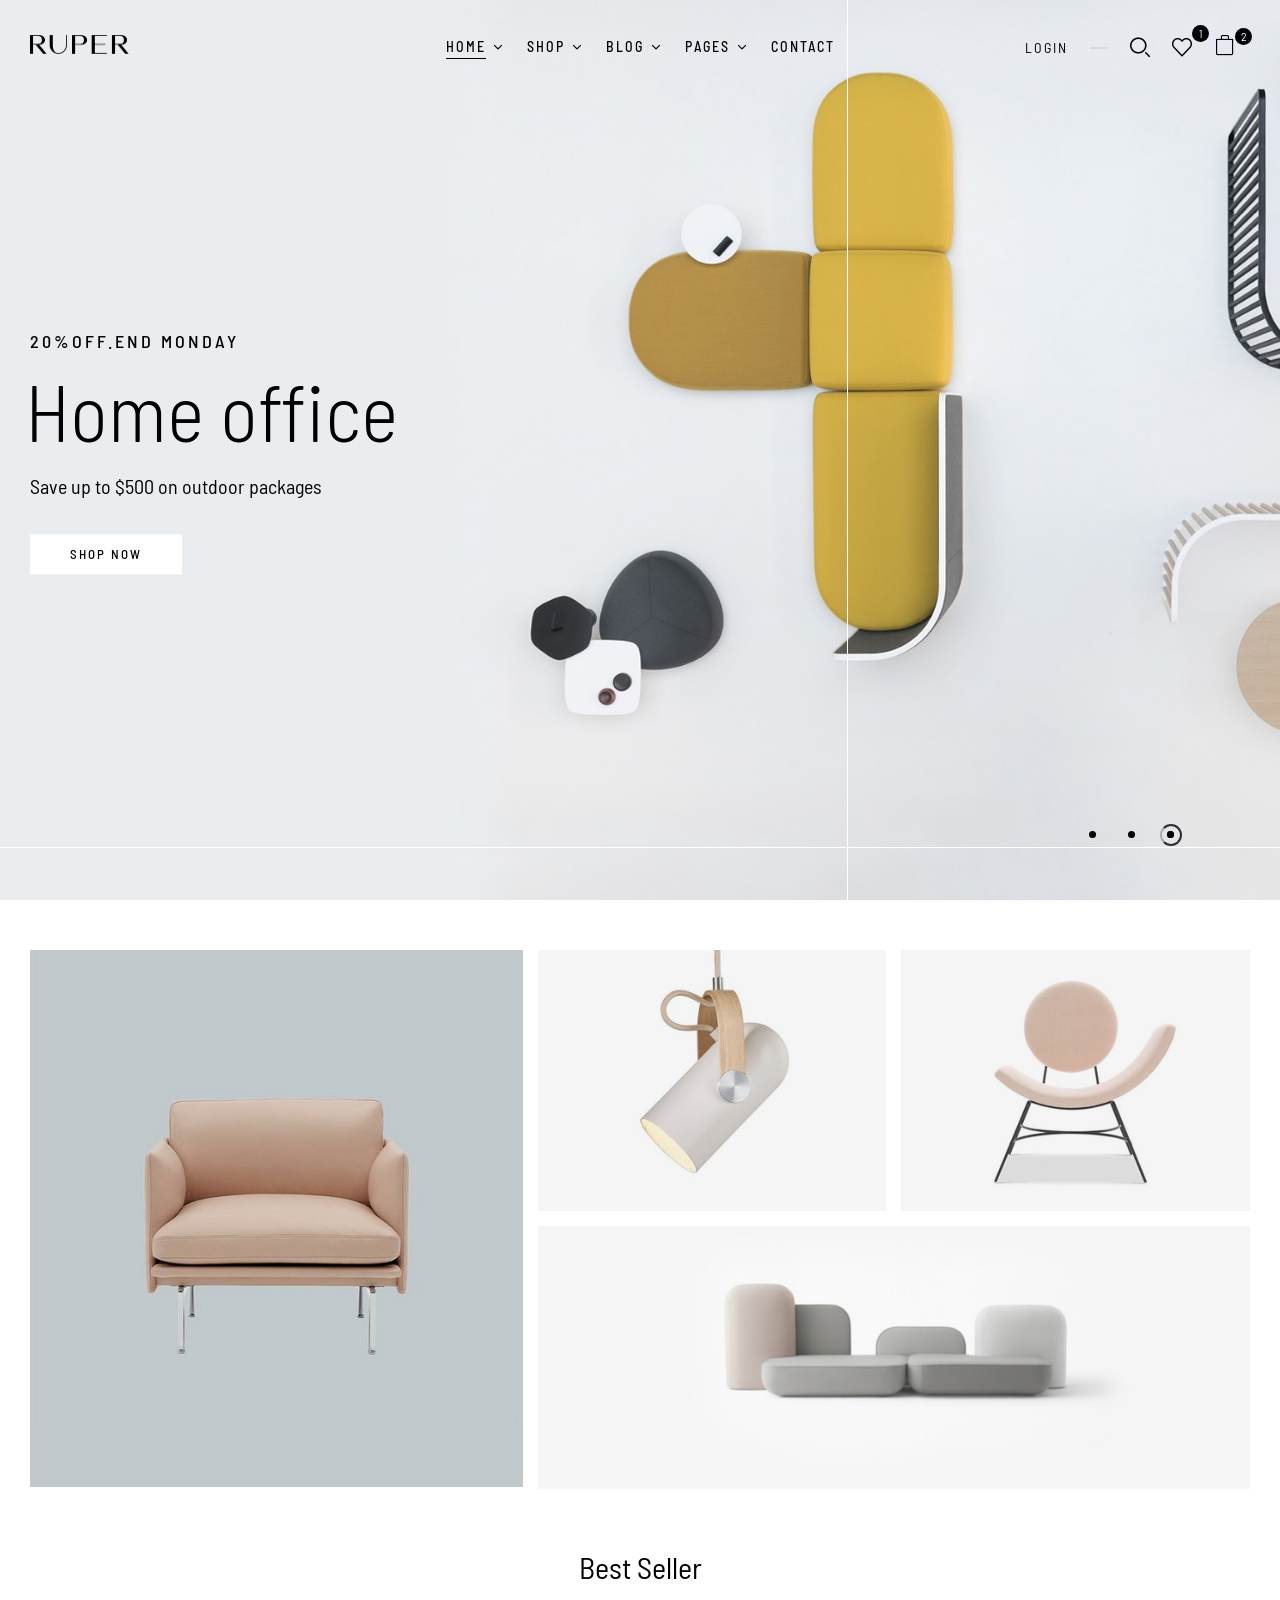
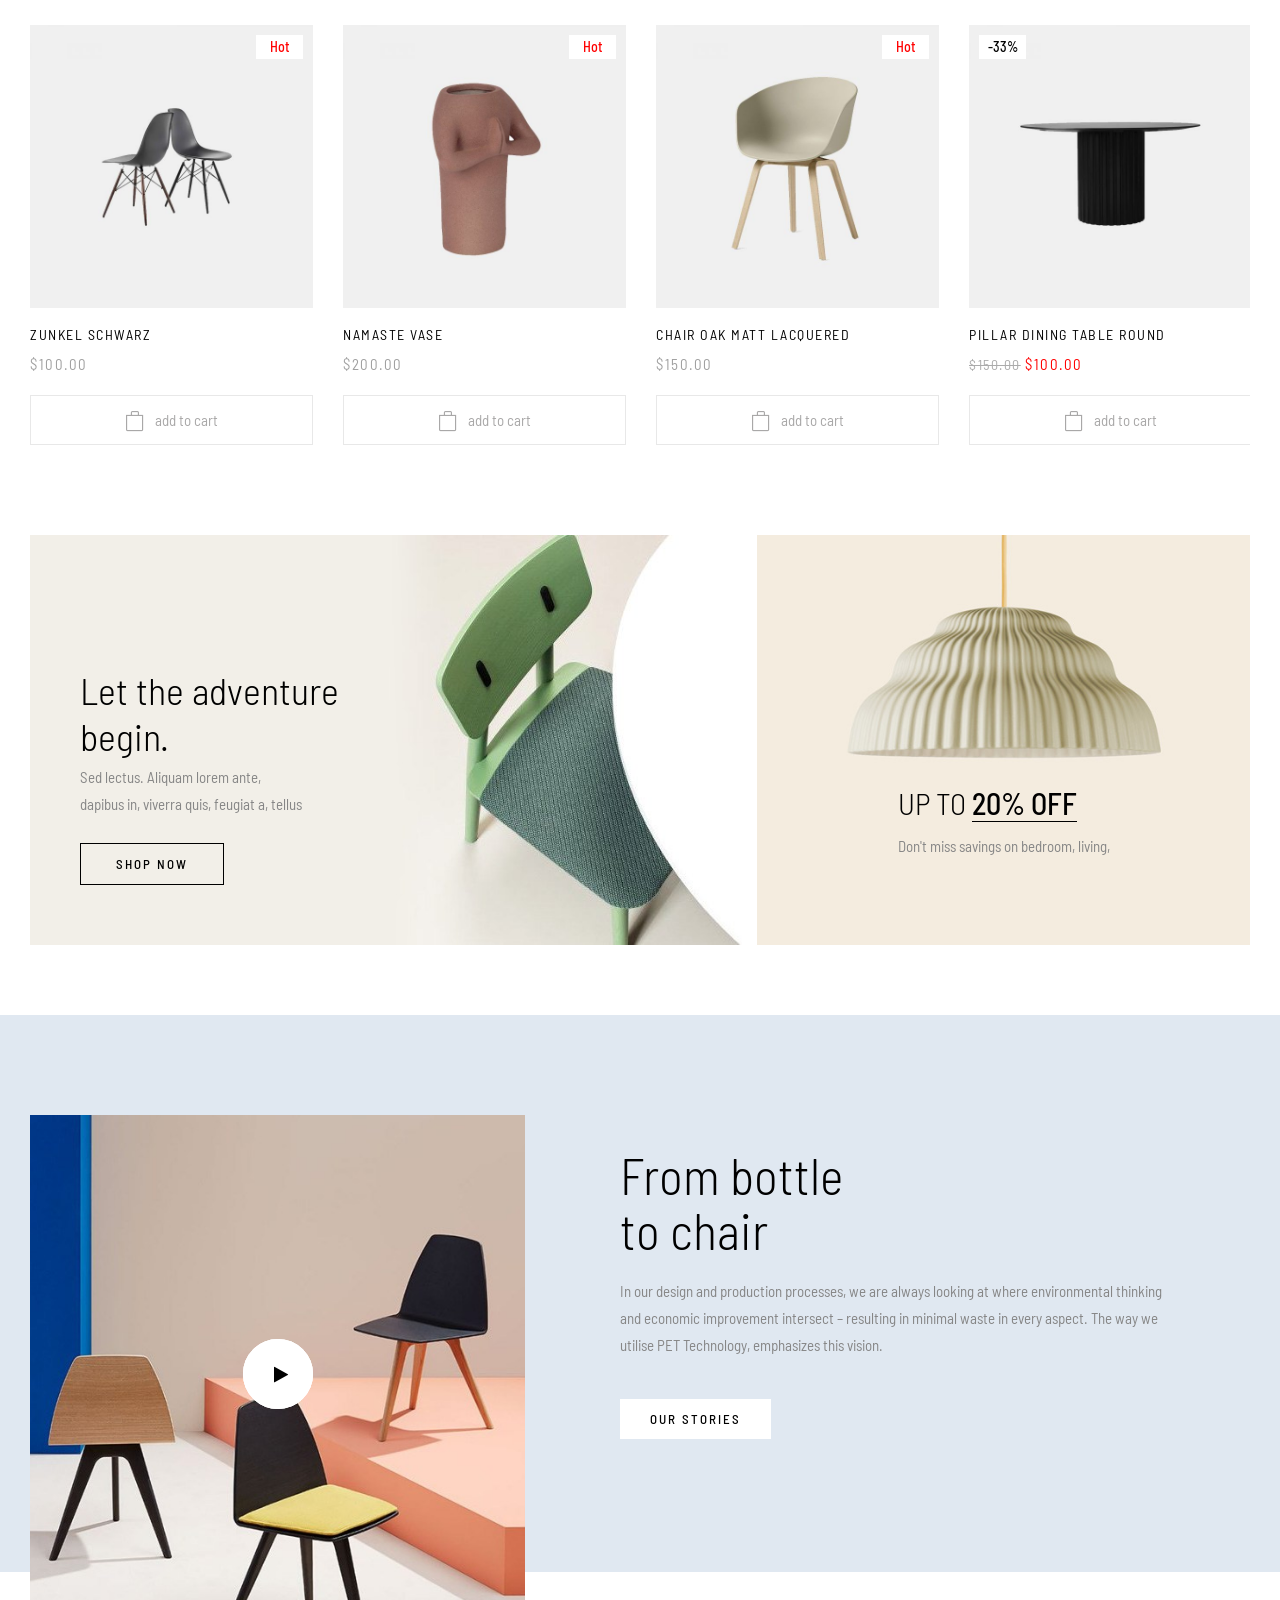
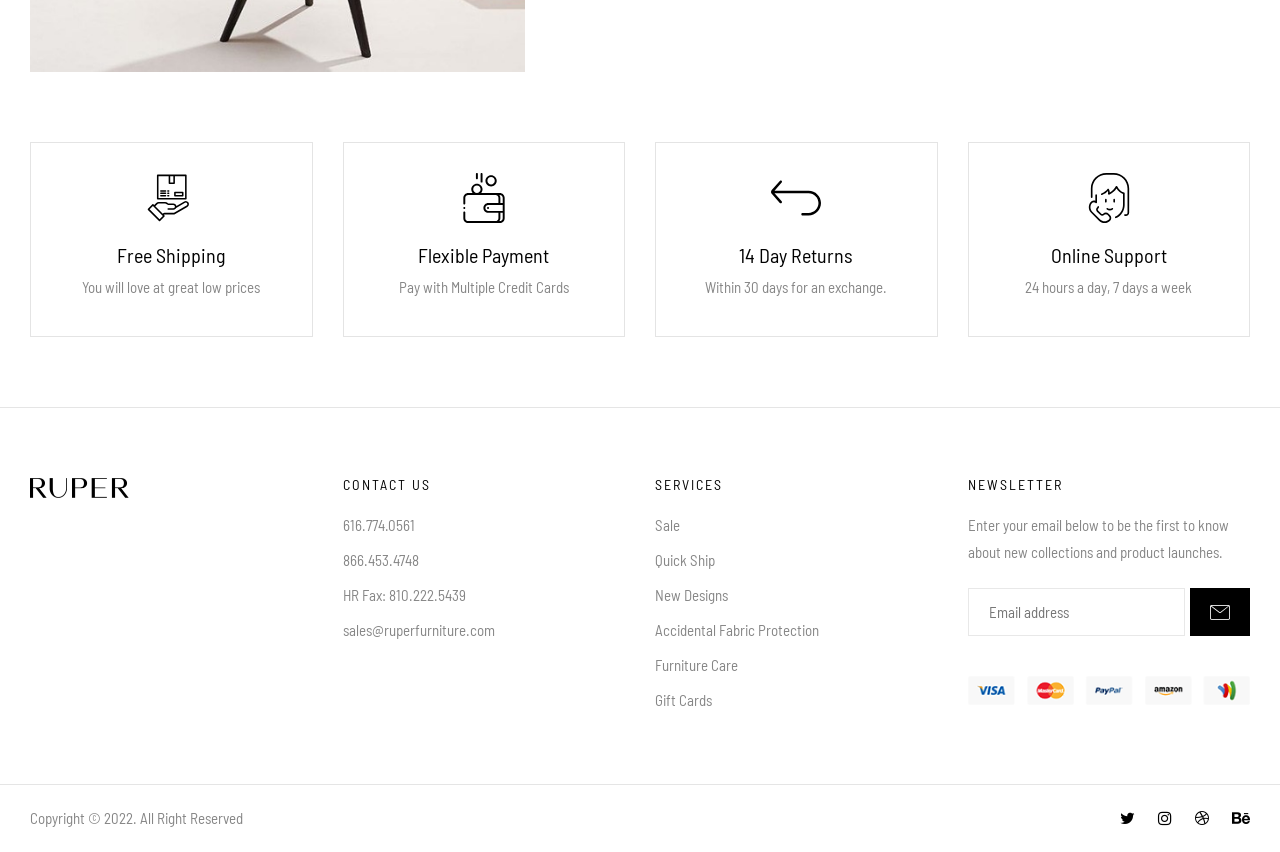
==== index.html @ 9acb7380 "sec commit" ====
<!DOCTYPE html>
<html lang="en">
	<head>
		<!-- Meta Data -->
		<meta charset="UTF-8">
		<meta http-equiv="X-UA-Compatible" content="IE=edge">
		<meta name="viewport" content="width=device-width, initial-scale=1">
		<title>Home Categories | Ruper</title>
		
		<!-- Favicon -->
		<link rel="shortcut icon" type="image/x-icon" href="media/favicon.png">
		
		<!-- Dependency Styles -->
		<link rel="stylesheet" href="libs/bootstrap/css/bootstrap.min.css" type="text/css">
		<link rel="stylesheet" href="libs/feather-font/css/iconfont.css" type="text/css">
		<link rel="stylesheet" href="libs/icomoon-font/css/icomoon.css" type="text/css">
		<link rel="stylesheet" href="libs/font-awesome/css/font-awesome.css" type="text/css">
		<link rel="stylesheet" href="libs/wpbingofont/css/wpbingofont.css" type="text/css">
		<link rel="stylesheet" href="libs/elegant-icons/css/elegant.css" type="text/css">
		<link rel="stylesheet" href="libs/slick/css/slick.css" type="text/css">
		<link rel="stylesheet" href="libs/slick/css/slick-theme.css" type="text/css">
		<link rel="stylesheet" href="libs/mmenu/css/mmenu.min.css" type="text/css">

		<!-- Site Stylesheet -->
		<link rel="stylesheet" href="assets/css/app.css" type="text/css">
		<link rel="stylesheet" href="assets/css/responsive.css" type="text/css">
		
		<!-- Google Web Fonts -->
		<link href="https://fonts.googleapis.com/css2?family=Barlow+Semi+Condensed:wght@100;200;300;400;500;600;700&display=swap" rel="stylesheet">
		<link href="https://fonts.googleapis.com/css?family=EB+Garamond:100,100italic,200,200italic,300,300italic,400,400italic,500,500italic,600,600italic,700,700italic,800,800italic,900,900italic&display=swap" rel="stylesheet">
	</head>
	
	<body class="home">
		<div id="page" class="hfeed page-wrapper">
			<header id="site-header" class="site-header header-v1">
				<div class="header-mobile">
					<div class="section-padding">
						<div class="section-container">
							<div class="row">
								<div class="col-xl-4 col-lg-4 col-md-4 col-sm-3 col-3 header-left">
									<div class="navbar-header">
										<button type="button" id="show-megamenu" class="navbar-toggle"></button>
									</div>
								</div>
								<div class="col-xl-4 col-lg-4 col-md-4 col-sm-6 col-6 header-center">
									<div class="site-logo">
										<a href="index.html">
											<img width="400" height="79" src="media/logo.png" alt="Ruper – Furniture HTML Theme" />
										</a>
									</div>
								</div>
								<div class="col-xl-4 col-lg-4 col-md-4 col-sm-3 col-3 header-right">
									<div class="ruper-topcart dropdown">
										<div class="dropdown mini-cart top-cart">
											<div class="remove-cart-shadow"></div>
											<a class="dropdown-toggle cart-icon" href="index.html#" role="button" data-toggle="dropdown" aria-haspopup="true" aria-expanded="false">
												<div class="icons-cart"><i class="icon-large-paper-bag"></i><span class="cart-count">2</span></div>
											</a>
											<div class="dropdown-menu cart-popup">
												<div class="cart-empty-wrap">
													<ul class="cart-list">
														<li class="empty">
															<span>No products in the cart.</span>
															<a class="go-shop" href="shop-grid-left.html">GO TO SHOP<i aria-hidden="true" class="arrow_right"></i></a>
														</li>
													</ul>
												</div>
												<div class="cart-list-wrap">
													<ul class="cart-list ">
														<li class="mini-cart-item">
															<a href="index.html#" class="remove" title="Remove this item"><i class="icon_close"></i></a>
															<a href="shop-details.html" class="product-image"><img width="600" height="600" src="media/product/3.jpg" alt=""></a>
															<a href="shop-details.html" class="product-name">Chair Oak Matt Lacquered</a>		
															<div class="quantity">Qty: 1</div>
															<div class="price">$150.00</div>
														</li>
														<li class="mini-cart-item">
															<a href="index.html#" class="remove" title="Remove this item"><i class="icon_close"></i></a>													
															<a href="shop-details.html" class="product-image"><img width="600" height="600" src="media/product/1.jpg" alt=""></a>
															<a href="shop-details.html" class="product-name">Zunkel Schwarz</a>
															<div class="quantity">Qty: 1</div>
															<div class="price">$100.00</div>						
														</li>
													</ul>
													<div class="total-cart">
														<div class="title-total">Total: </div>
														<div class="total-price"><span>$100.00</span></div>
													</div>
													<div class="free-ship">
														<div class="title-ship">Buy <strong>$400</strong> more to enjoy <strong>FREE Shipping</strong></div>
														<div class="total-percent"><div class="percent" style="width:20%"></div></div>
													</div>
													<div class="buttons">
														<a href="shop-cart.html" class="button btn view-cart btn-primary">View cart</a>
														<a href="shop-checkout.html" class="button btn checkout btn-default">Check out</a>
													</div>
												</div>
											</div>
										</div>
									</div>
								</div>
							</div>
						</div>
					</div>

					<div class="header-mobile-fixed">
						<!-- Shop -->
						<div class="shop-page">
							<a href="shop-grid-left.html"><i class="wpb-icon-shop"></i></a>
						</div>

						<!-- Login -->
						<div class="my-account">
							<div class="login-header">
								<a href="page-my-account.html"><i class="wpb-icon-user"></i></a>
							</div>
						</div>

						<!-- Search -->
						<div class="search-box">
							<div class="search-toggle"><i class="wpb-icon-magnifying-glass"></i></div>
						</div>

						<!-- Wishlist -->
						<div class="wishlist-box">
							<a href="shop-wishlist.html"><i class="wpb-icon-heart"></i></a>
						</div>
					</div>
				</div>

				<div class="header-desktop">
					<div class="header-wrapper">
						<div class="section-padding">
							<div class="section-container p-l-r">
								<div class="row">
									<div class="col-xl-3 col-lg-2 col-md-12 col-sm-12 col-12 header-left">
										<div class="site-logo">
											<a href="index.html">
												<img width="400" height="79" src="media/logo.png" alt="Ruper – Furniture HTML Theme" />
											</a>
										</div>
									</div>

									<div class="col-xl-6 col-lg-6 col-md-12 col-sm-12 col-12 text-center header-center">
										<div class="site-navigation">
											<nav id="main-navigation">
												<ul id="menu-main-menu" class="menu">
													<li class="level-0 menu-item menu-item-has-children mega-menu current-menu-item">
														<a href="index.html"><span class="menu-item-text">Home</span></a>
														<div class="sub-menu">
															<div class="row">
																<div class="col-md-6">
																	<div class="menu-section">
																		<h2 class="sub-menu-title">Furniture 1</h2>
																		<ul class="menu-list">
																			<li>
																				<a href="index.html"><span class="menu-item-text">Home Categories</span></a>
																			</li>
																			<li>
																				<a href="index2.html"><span class="menu-item-text">Home Clean</span></a>
																			</li>
																			<li>
																				<a href="index3.html"><span class="menu-item-text">Home Collection</span></a>
																			</li>
																			<li>
																				<a href="index4.html"><span class="menu-item-text">Home Grid</span></a>
																			</li>
																			<li>
																				<a href="index5.html"><span class="menu-item-text">Home Minimal</span></a>
																			</li>
																			<li>
																				<a href="index6.html"><span class="menu-item-text">Home Modern</span></a>
																			</li>
																			<li>
																				<a href="index7.html"><span class="menu-item-text">Home Stylish</span></a>
																			</li>
																			<li>
																				<a href="index8.html"><span class="menu-item-text">Home Unique</span></a>
																			</li>
																		</ul>
																	</div>
																</div>
																<div class="col-md-6">
																	<div class="menu-section">
																		<h2 class="sub-menu-title">Furniture 2</h2>
																		<ul class="menu-list">
																			<li>
																				<a href="index9.html"><span class="menu-item-text">Home Split</span></a>
																			</li>
																			<li>
																				<a href="index10.html"><span class="menu-item-text">Home Gothic</span></a>
																			</li>
																			<li>
																				<a href="index11.html"><span class="menu-item-text">Home Luxury</span></a>
																			</li>
																			<li>
																				<a href="index12.html"><span class="menu-item-text">Home Scandinavian</span></a>
																			</li>
																			<li>
																				<a href="index13.html"><span class="menu-item-text">Home Mid-Century</span></a>
																			</li>
																			<li>
																				<a href="index14.html"><span class="menu-item-text">Home Retro</span></a>
																			</li>
																			<li>
																				<a href="index15.html"><span class="menu-item-text">Home Color Block</span></a>
																			</li>
																		</ul>
																	</div>
																</div>
															</div>
														</div>
													</li>
													<li class="level-0 menu-item menu-item-has-children">
														<a href="shop-grid-left.html"><span class="menu-item-text">Shop</span></a>
														<ul class="sub-menu">
															<li class="level-1 menu-item menu-item-has-children">
																<a href="shop-grid-left.html"><span class="menu-item-text">Shop - Products</span></a>
																<ul class="sub-menu">
																	<li>
																		<a href="shop-grid-left.html"><span class="menu-item-text">Shop Grid - Left Sidebar</span></a>
																	</li>
																	<li>
																		<a href="shop-list-left.html"><span class="menu-item-text">Shop List - Left Sidebar</span></a>
																	</li>
																	<li>
																		<a href="shop-grid-right.html"><span class="menu-item-text">Shop Grid - Right Sidebar</span></a>
																	</li>
																	<li>
																		<a href="shop-list-right.html"><span class="menu-item-text">Shop List - Right Sidebar</span></a>
																	</li>
																	<li>
																		<a href="shop-grid-fullwidth.html"><span class="menu-item-text">Shop Grid - No Sidebar</span></a>
																	</li>
																</ul>
															</li>
															<li>
																<a href="shop-details.html"><span class="menu-item-text">Shop Details</span></a>
															</li>
															<li>
																<a href="shop-cart.html"><span class="menu-item-text">Shop - Cart</span></a>
															</li>
															<li>
																<a href="shop-checkout.html"><span class="menu-item-text">Shop - Checkout</span></a>
															</li>
															<li>
																<a href="shop-wishlist.html"><span class="menu-item-text">Shop - Wishlist</span></a>
															</li>
														</ul>
													</li>
													<li class="level-0 menu-item menu-item-has-children mega-menu mega-menu-fullwidth align-center">
														<a href="blog-grid-left.html"><span class="menu-item-text">Blog</span></a>
														<div class="sub-menu">
															<div class="row">
																<div class="col-md-5">
																	<div class="menu-section">
																		<h2 class="sub-menu-title">Blog Category</h2>
																		<ul class="menu-list">
																			<li>
																				<a href="blog-grid-left.html"><span class="menu-item-text">Blog Grid - Left Sidebar</span></a>
																			</li>
																			<li>
																				<a href="blog-grid-right.html"><span class="menu-item-text">Blog Grid - Right Sidebar</span></a>
																			</li>
																			<li>
																				<a href="blog-list-left.html"><span class="menu-item-text">Blog List - Left Sidebar</span></a>
																			</li>
																			<li>
																				<a href="blog-list-right.html"><span class="menu-item-text">Blog List - Right Sidebar</span></a>
																			</li>
																			<li>
																				<a href="blog-grid-fullwidth.html"><span class="menu-item-text">Blog Grid - No Sidebar</span></a>
																			</li>
																		</ul>
																	</div>

																	<div class="menu-section">
																		<h2 class="sub-menu-title">Blog Details</h2>
																		<ul class="menu-list">
																			<li>
																				<a href="blog-details-left.html"><span class="menu-item-text">Blog Details - Left Sidebar</span></a>
																			</li>
																			<li>
																				<a href="blog-details-right.html"><span class="menu-item-text">Blog Details - Right Sidebar</span></a>
																			</li>
																			<li>
																				<a href="blog-details-fullwidth.html"><span class="menu-item-text">Blog Details - No Sidebar</span></a>
																			</li>
																		</ul>
																	</div>
																</div>
																<div class="col-md-7">
																	<div class="menu-section">
																		<h2 class="sub-menu-title">Recent Posts</h2>
																		<div class="block block-posts recent-posts p-t-5">
																			<ul class="posts-list">
																				<li class="post-item">
																					<a href="blog-details-right.html" class="post-image">
																						<img src="media/blog/1.jpg">
																					</a>
																					<div class="post-content">
																						<h2 class="post-title">
																							<a href="blog-details-right.html">
																								Easy Fixes For Home Decor
																							</a>
																						</h2>
																						<div class="post-time">
																							<span class="post-date">May 30, 2022</span>
																							<span class="post-comment">4 Comments</span>
																						</div>
																					</div>
																				</li>
																				<li class="post-item">
																					<a href="blog-details-right.html" class="post-image">
																						<img src="media/blog/2.jpg">
																					</a>
																					<div class="post-content">
																						<h2 class="post-title">
																							<a href="blog-details-right.html">
																								How To Make Your Home A Showplace
																							</a>
																						</h2>
																						<div class="post-time">
																							<span class="post-date">Aug 24, 2022</span>
																							<span class="post-comment">2 Comments</span>
																						</div>
																					</div>
																				</li>
																				<li class="post-item">
																					<a href="blog-details-right.html" class="post-image">
																						<img src="media/blog/3.jpg">
																					</a>
																					<div class="post-content">
																						<h2 class="post-title">
																							<a href="blog-details-right.html">
																								Stunning Furniture With Aesthetic Appeal
																							</a>
																						</h2>
																						<div class="post-time">
																							<span class="post-date">Dec 06, 2022</span>
																							<span class="post-comment">1 Comment</span>
																						</div>
																					</div>
																				</li>
																			</ul>
																		</div>
																	</div>
																</div>
															</div>
														</div>
													</li>
													<li class="level-0 menu-item menu-item-has-children">
														<a href="index.html#"><span class="menu-item-text">Pages</span></a>
														<ul class="sub-menu">
															<li>
																<a href="page-login.html"><span class="menu-item-text">Login / Register</span></a>
															</li>
															<li>
																<a href="page-forgot-password.html"><span class="menu-item-text">Forgot Password</span></a>
															</li>
															<li>
																<a href="page-my-account.html"><span class="menu-item-text">My Account</span></a>
															</li>
															<li>
																<a href="page-about.html"><span class="menu-item-text">About Us</span></a>
															</li>
															<li>
																<a href="page-contact.html"><span class="menu-item-text">Contact</span></a>
															</li>
															<li>
																<a href="page-faq.html"><span class="menu-item-text">FAQ</span></a>
															</li>
															<li>
																<a href="page-404.html"><span class="menu-item-text">Page 404</span></a>
															</li>
														</ul>
													</li>
													<li class="level-0 menu-item">
														<a href="page-contact.html"><span class="menu-item-text">Contact</span></a>
													</li>
												</ul>
											</nav>
										</div>
									</div>

									<div class="col-xl-3 col-lg-4 col-md-12 col-sm-12 col-12 header-right">
										<div class="header-page-link">
											<!-- Login -->
											<div class="login-header">
												<a class="active-login" href="index.html#">Login</a>
												<div class="form-login-register">
													<div class="box-form-login">
														<div class="active-login"></div>
														<div class="box-content">
															<div class="form-login active">
																<form id="login_ajax" method="post" class="login">
																	<h2>Sign in</h2>
																	<p class="status"></p>
																	<div class="content">
																		<div class="username">
																			<input type="text" required="required" class="input-text" name="username" id="username" placeholder="Your name"/>
																		</div>
																		<div class="password">
																			<input class="input-text" required="required" type="password" name="password" id="password" placeholder="Password"/>
																		</div>
																		<div class="rememberme-lost">
																			<div class="rememberme">
																				<input name="rememberme" type="checkbox" id="rememberme" value="forever"/>
																				<label for="rememberme" class="inline">Remember me</label>
																			</div>
																			<div class="lost_password">
																				<a href="https://caketheme.com/html/ruper/forgot-password.html">Lost your password?</a>
																			</div>
																		</div>
																		<div class="button-login">
																			<input type="submit" class="button" name="login" value="Login"/>
																		</div>
																		<div class="button-next-reregister">Create An Account</div>
																	</div>						
																</form>
															</div>
															<div class="form-register">
																<form method="post" class="register">
																	<h2>REGISTER</h2>
																	<div class="content">
																		<div class="email">
																			<input type="email" class="input-text" placeholder="Email" name="email" id="reg_email" value=""/>
																		</div>
																		<div class="password">
																			<input type="password" class="input-text" placeholder="Password" name="password" id="reg_password"/>
																		</div>															
																		<div class="button-register">
																			<input type="submit" class="button" name="register" value="Register"/>
																		</div>
																		<div class="button-next-login">Already has an account</div>
																	</div>
																</form>
															</div>
														</div>
													</div>
												</div>
											</div>

											<!-- Search -->
											<div class="search-box">
												<div class="search-toggle"><i class="icon-search"></i></div>
											</div>
											
											<!-- Wishlist -->
											<div class="wishlist-box">
												<a href="shop-wishlist.html"><i class="icon-heart"></i></a>
												<span class="count-wishlist">1</span>
											</div>
											
											<!-- Cart -->
											<div class="ruper-topcart dropdown light">
												<div class="dropdown mini-cart top-cart">
													<div class="remove-cart-shadow"></div>
													<a class="dropdown-toggle cart-icon" href="index.html#" role="button" data-toggle="dropdown" aria-haspopup="true" aria-expanded="false">
														<div class="icons-cart"><i class="icon-large-paper-bag"></i><span class="cart-count">2</span></div>
													</a>
													<div class="dropdown-menu cart-popup">
														<div class="cart-empty-wrap">
															<ul class="cart-list">
																<li class="empty">
																	<span>No products in the cart.</span>
																	<a class="go-shop" href="shop-grid-left.html">GO TO SHOP<i aria-hidden="true" class="arrow_right"></i></a>
																</li>
															</ul>
														</div>
														<div class="cart-list-wrap">
															<ul class="cart-list ">
																<li class="mini-cart-item">
																	<a href="index.html#" class="remove" title="Remove this item"><i class="icon_close"></i></a>
																	<a href="shop-details.html" class="product-image"><img width="600" height="600" src="media/product/3.jpg" alt=""></a>
																	<a href="shop-details.html" class="product-name">Chair Oak Matt Lacquered</a>		
																	<div class="quantity">Qty: 1</div>
																	<div class="price">$150.00</div>
																</li>
																<li class="mini-cart-item">
																	<a href="index.html#" class="remove" title="Remove this item"><i class="icon_close"></i></a>													
																	<a href="shop-details.html" class="product-image"><img width="600" height="600" src="media/product/1.jpg" alt=""></a>
																	<a href="shop-details.html" class="product-name">Zunkel Schwarz</a>
																	<div class="quantity">Qty: 1</div>
																	<div class="price">$100.00</div>						
																</li>
															</ul>
															<div class="total-cart">
																<div class="title-total">Total: </div>
																<div class="total-price"><span>$100.00</span></div>
															</div>
															<div class="free-ship">
																<div class="title-ship">Buy <strong>$400</strong> more to enjoy <strong>FREE Shipping</strong></div>
																<div class="total-percent"><div class="percent" style="width:20%"></div></div>
															</div>
															<div class="buttons">
																<a href="shop-cart.html" class="button btn view-cart btn-primary">View cart</a>
																<a href="shop-checkout.html" class="button btn checkout btn-default">Check out</a>
															</div>
														</div>
													</div>
												</div>
											</div>
										</div>
									</div>
								</div>
							</div>
						</div>
					</div>
				</div>
			</header>

			<div id="site-main" class="site-main">
				<div id="main-content" class="main-content">
					<div id="primary" class="content-area">
						<div id="content" class="site-content" role="main">
							<section class="section">
								<!-- Block Sliders -->
								<div class="block block-sliders">
									<div class="slick-sliders" data-autoplay="true" data-dots="true" data-nav="false" data-columns4="1" data-columns3="1" data-columns2="1" data-columns1="1" data-columns1440="1" data-columns="1">
										<div class="item slick-slide">
											<div class="item-content">
												<div class="content-image">
													<img width="1920" height="1080" src="media/slider/1.jpg" alt="Image Slider">
												</div>
												<div class="section-padding">
													<div class="section-container">
														<div class="item-info horizontal-start vertical-middle">
															<div class="content">
																<div class="subtitle-slider">20%OFF.END MONDAY</div>
																<h2 class="title-slider">Chair Collection</h2>
																<div class="description-slider">Save up to $500 on outdoor packages </div>
																<a class="button-slider button-white" href="shop-grid-left.html">SHOP NOW</a>
															</div>
														</div>
													</div>
												</div>
											</div>
										</div>
										<div class="item slick-slide">
											<div class="item-content">
												<div class="content-image">
													<img width="1920" height="1080" src="media/slider/2.jpg" alt="Image Slider">
												</div>
												<div class="section-padding">
													<div class="section-container">
														<div class="item-info horizontal-start vertical-middle">
															<div class="content">
																<div class="subtitle-slider">20%OFF.END MONDAY</div>
																<h2 class="title-slider">Interior lighting</h2>
																<div class="description-slider">Save up to $500 on outdoor packages </div>
																<a class="button-slider button-white" href="shop-grid-left.html">SHOP NOW</a>
															</div>
														</div>
													</div>
												</div>
											</div>
										</div>
										<div class="item slick-slide">
											<div class="item-content">
												<div class="content-image">
													<img width="1920" height="1080" src="media/slider/3.jpg" alt="Image Slider">
												</div>
												<div class="section-padding">
													<div class="section-container">
														<div class="item-info horizontal-start vertical-middle">
															<div class="content">
																<div class="subtitle-slider">20%OFF.END MONDAY</div>
																<h2 class="title-slider">Home office</h2>
																<div class="description-slider">Save up to $500 on outdoor packages </div>
																<a class="button-slider button-white" href="shop-grid-left.html">SHOP NOW</a>
															</div>
														</div>
													</div>
												</div>
											</div>
										</div>
									</div>
								</div>
							</section>

							<section class="section section-padding m-b-60">
								<div class="section-container">
									<!-- Block Banners (Layout 1) -->
									<div class="block block-banners layout-1 banners-effect">
										<div class="section-row">
											<div class="section-column left sm-m-b">
												<div class="section-column-wrap">
													<div class="block-widget-wrap">
														<div class="block-widget-banner layout-1">
															<div class="bg-banner">
																<div class="banner-wrapper banners">
																	<div class="banner-image">
																		<a href="shop-grid-left.html">
																			<img width="571" height="622" src="media/banner/product-cat-1.jpg" alt="Banner Image">
																		</a>
																	</div>
																	<div class="banner-wrapper-infor">
																		<div class="info">
																			<div class="content">
																				<a class="button button-white" href="shop-grid-left.html">Furniture</a>
																			</div>
																		</div>
																	</div>
																</div>
															</div>
														</div>
													</div>
												</div>
											</div>
											<div class="section-column right">
												<div class="section-column-wrap">
													<div class="block-widget-wrap p-0">
														<div class="block-section m-b-15">
															<div class="section-container">
																<div class="section-row">
																	<div class="section-column column-50 sm-m-b">
																		<div class="block-widget-wrap">
																			<div class="block-widget-banner layout-1">
																				<div class="bg-banner">
																					<div class="banner-wrapper banners">
																						<div class="banner-image">
																							<a href="shop-grid-left.html">
																								<img width="406" height="304" src="media/banner/product-cat-2.jpg" alt="Banner Image">
																							</a>
																						</div>
																						<div class="banner-wrapper-infor">
																							<div class="info">
																								<div class="content">
																									<a class="button button-white" href="shop-grid-left.html">Lighting</a>
																								</div>
																							</div>
																						</div>
																					</div>
																				</div>
																			</div>
																		</div>
																	</div>
																	<div class="section-column column-50">
																		<div class="block-widget-wrap">
																			<div class="block-widget-banner layout-1">
																				<div class="bg-banner">
																					<div class="banner-wrapper banners">
																						<div class="banner-image">
																							<a href="shop-grid-left.html">
																								<img width="406" height="304" src="media/banner/product-cat-3.jpg" alt="Banner Image">
																							</a>
																						</div>
																						<div class="banner-wrapper-infor">
																							<div class="info">
																								<div class="content">
																									<a class="button button-white" href="shop-grid-left.html">Modern</a>
																								</div>
																							</div>
																						</div>
																					</div>
																				</div>
																			</div>
																		</div>
																	</div>
																</div>
															</div>
														</div>
														<div class="block-section">
															<div class="section-container">
																<div class="section-row">
																	<div class="section-column">
																		<div class="block-widget-wrap">
																			<div class="block-widget-banner layout-1">
																				<div class="bg-banner">
																					<div class="banner-wrapper banners">
																						<div class="banner-image">
																							<a href="shop-grid-left.html">
																								<img width="406" height="304" src="media/banner/product-cat-4.jpg" alt="Banner Image">
																							</a>
																						</div>
																						<div class="banner-wrapper-infor">
																							<div class="info">
																								<div class="content">
																									<a class="button button-white" href="shop-grid-left.html">Accessories</a>
																								</div>
																							</div>
																						</div>
																					</div>
																				</div>
																			</div>
																		</div>
																	</div>
																</div>
															</div>
														</div>
													</div>
												</div>
											</div>
										</div>								
									</div>
								</div>
							</section>

							<section class="section section-padding">
								<div class="section-container">
									<!-- Block Products -->
									<div class="block block-products slider">
										<div class="block-widget-wrap">
											<div class="block-title"><h2>Best Seller</h2></div>
											<div class="block-content">
												<div class="content-product-list slick-wrap">
													<div class="slick-sliders products-list grid" data-slidestoscroll="true" data-dots="false" data-nav="1" data-columns4="1" data-columns3="2" data-columns2="3" data-columns1="3" data-columns1440="4" data-columns="4">
														<div class="item-product slick-slide">
															<div class="items">
																<div class="products-entry clearfix product-wapper">
																	<div class="products-thumb">
																		<div class="product-lable">
																			<div class="hot">Hot</div>
																		</div>
																		<div class="product-thumb-hover">
																			<a href="shop-details.html">
																				<img width="600" height="600" src="media/product/1.jpg" class="post-image" alt="">
																				<img width="600" height="600" src="media/product/1-2.jpg" class="hover-image back" alt="">
																			</a>
																		</div>		
																		<div class="product-button">
																			<div class="btn-wishlist" data-title="Wishlist">
																				<button class="product-btn">Add to wishlist</button>
																			</div>
																			<div class="btn-compare" data-title="Compare">
																				<button class="product-btn">Compare</button>
																			</div>
																			<span class="product-quickview" data-title="Quick View">
																				<a href="index.html#" class="quickview quickview-button">Quick View <i class="icon-search"></i></a>
																			</span>		
																		</div>
																	</div>
																	<div class="products-content">
																		<div class="contents">
																			<h3 class="product-title"><a href="shop-details.html">Zunkel Schwarz</a></h3>
																			<span class="price">$100.00</span>
																			<div class="btn-add-to-cart">
																				<div data-title="Add to cart">
																					<a href="index.html#" class="button">Add to cart</a>
																				</div>			
																			</div>
																		</div>
																	</div>
																</div>
															</div>
														</div>
														<div class="item-product slick-slide">
															<div class="items">
																<div class="products-entry clearfix product-wapper">
																	<div class="products-thumb">
																		<div class="product-lable">
																			<div class="hot">Hot</div>
																		</div>
																		<div class="product-thumb-hover">
																			<a href="shop-details.html">
																				<img width="600" height="600" src="media/product/2.jpg" class="post-image" alt="">
																				<img width="600" height="600" src="media/product/2-2.jpg" class="hover-image back" alt="">
																			</a>
																		</div>		
																		<div class="product-button">
																			<div class="btn-wishlist" data-title="Wishlist">
																				<button class="product-btn">Add to wishlist</button>
																			</div>
																			<div class="btn-compare" data-title="Compare">
																				<button class="product-btn">Compare</button>
																			</div>
																			<span class="product-quickview" data-title="Quick View">
																				<a href="index.html#" class="quickview quickview-button">Quick View <i class="icon-search"></i></a>
																			</span>		
																		</div>
																	</div>
																	<div class="products-content">
																		<div class="contents">
																			<h3 class="product-title"><a href="shop-details.html">Namaste Vase</a></h3>
																			<span class="price">$200.00</span>
																			<div class="btn-add-to-cart">
																				<div data-title="Add to cart">
																					<a href="index.html#" class="button">Add to cart</a>
																				</div>			
																			</div>
																		</div>
																	</div>
																</div>
															</div>
														</div>
														<div class="item-product slick-slide">
															<div class="items">
																<div class="products-entry clearfix product-wapper">
																	<div class="products-thumb">
																		<div class="product-lable">
																			<div class="hot">Hot</div>
																		</div>
																		<div class="product-thumb-hover">
																			<a href="shop-details.html">
																				<img width="600" height="600" src="media/product/3.jpg" class="post-image" alt="">
																				<img width="600" height="600" src="media/product/3-2.jpg" class="hover-image back" alt="">
																			</a>
																		</div>		
																		<div class="product-button">
																			<div class="btn-wishlist" data-title="Wishlist">
																				<button class="product-btn">Add to wishlist</button>
																			</div>
																			<div class="btn-compare" data-title="Compare">
																				<button class="product-btn">Compare</button>
																			</div>
																			<span class="product-quickview" data-title="Quick View">
																				<a href="index.html#" class="quickview quickview-button">Quick View <i class="icon-search"></i></a>
																			</span>		
																		</div>
																	</div>
																	<div class="products-content">
																		<div class="contents">
																			<h3 class="product-title"><a href="shop-details.html">Chair Oak Matt Lacquered</a></h3>
																			<span class="price">$150.00</span>
																			<div class="btn-add-to-cart">
																				<div data-title="Add to cart">
																					<a href="index.html#" class="button">Add to cart</a>
																				</div>			
																			</div>
																		</div>
																	</div>
																</div>
															</div>
														</div>
														<div class="item-product slick-slide">
															<div class="items">
																<div class="products-entry clearfix product-wapper">
																	<div class="products-thumb">
																		<div class="product-lable">
																			<div class="onsale">-33%</div>
																		</div>
																		<div class="product-thumb-hover">
																			<a href="shop-details.html">
																				<img width="600" height="600" src="media/product/4.jpg" class="post-image" alt="">
																				<img width="600" height="600" src="media/product/4-2.jpg" class="hover-image back" alt="">
																			</a>
																		</div>		
																		<div class="product-button">
																			<div class="btn-wishlist" data-title="Wishlist">
																				<button class="product-btn">Add to wishlist</button>
																			</div>
																			<div class="btn-compare" data-title="Compare">
																				<button class="product-btn">Compare</button>
																			</div>
																			<span class="product-quickview" data-title="Quick View">
																				<a href="index.html#" class="quickview quickview-button">Quick View <i class="icon-search"></i></a>
																			</span>		
																		</div>
																	</div>
																	<div class="products-content">
																		<div class="contents">
																			<h3 class="product-title"><a href="shop-details.html">Pillar Dining Table Round</a></h3>
																			<span class="price">
																				<del aria-hidden="true"><span>$150.00</span></del> 
																				<ins><span>$100.00</span></ins>
																			</span>
																			<div class="btn-add-to-cart">
																				<div data-title="Add to cart">
																					<a href="index.html#" class="button">Add to cart</a>
																				</div>			
																			</div>
																		</div>
																	</div>
																</div>
															</div>
														</div>
														<div class="item-product slick-slide">
															<div class="items">
																<div class="products-entry clearfix product-wapper">
																	<div class="products-thumb">
																		<div class="product-lable">
																			<div class="onsale">-7%</div>
																		</div>
																		<div class="product-thumb-hover">
																			<a href="shop-details.html">
																				<img width="600" height="600" src="media/product/5.jpg" class="post-image" alt="">
																				<img width="600" height="600" src="media/product/5-2.jpg" class="hover-image back" alt="">
																			</a>
																		</div>
																		<div class="product-button">
																			<div class="btn-wishlist" data-title="Wishlist">
																				<button class="product-btn">Add to wishlist</button>
																			</div>
																			<div class="btn-compare" data-title="Compare">
																				<button class="product-btn">Compare</button>
																			</div>
																			<span class="product-quickview" data-title="Quick View">
																				<a href="index.html#" class="quickview quickview-button">Quick View <i class="icon-search"></i></a>
																			</span>		
																		</div>
																		<div class="product-stock">    
																			<span class="stock">Out Of Stock</span>
																		</div>
																	</div>
																	<div class="products-content">
																		<div class="contents">
																			<h3 class="product-title"><a href="shop-details.html">Amp Pendant Light Large</a></h3>
																			<span class="price">
																				<del aria-hidden="true"><span>$150.00</span></del> 
																				<ins><span>$140.00</span></ins>
																			</span>
																			<div class="btn-add-to-cart">
																				<div data-title="Add to cart">
																					<a href="index.html#" class="button">Add to cart</a>
																				</div>			
																			</div>
																		</div>
																	</div>
																</div>
															</div>
														</div>
													</div>
												</div>
											</div>
										</div>
									</div>
								</div>
							</section>

							<section class="section section-padding m-b-70">
								<div class="section-container">
									<!-- Block Banners (Layout 2) -->
									<div class="block block-banners layout-2 banners-effect">
										<div class="section-row">
											<div class="section-column left sm-m-b">
												<div class="section-column-wrap">
													<div class="block-widget-wrap">
														<div class="block-widget-banner layout-2">
															<div class="bg-banner">
																<div class="banner-wrapper banners">
																	<div class="banner-image">
																		<a href="shop-grid-left.html">
																			<img width="825" height="475" src="media/banner/banner-1.jpg" alt="Banner Image">
																		</a>
																	</div>
																	<div class="banner-wrapper-infor">
																		<div class="info">
																			<div class="content">
																				<a class="link-title" href="shop-grid-left.html">
																					<h3 class="title-banner">Let the adventure<br> begin. </h3>
																				</a>
																				<div class="banner-image-description">
																					Sed lectus. Aliquam lorem ante, <br>dapibus in, viverra quis, feugiat a, tellus
																				</div>
																				<a class="button button-outline" href="shop-grid-left.html">SHOP NOW</a>
																			</div>
																		</div>
																	</div>
																</div>
															</div>
														</div>
													</div>
												</div>
											</div>
											<div class="section-column right">
												<div class="section-column-wrap">
													<div class="block-widget-wrap">
														<div class="block-widget-banner layout-3">
															<div class="bg-banner">
																<div class="banner-wrapper banners">
																	<div class="banner-image">
																		<a href="shop-grid-left.html">
																			<img width="571" height="475" src="media/banner/banner-2.jpg" alt="Banner Image">
																		</a>
																	</div>
																	<div class="banner-wrapper-infor">
																		<div class="info">
																			<div class="content">
																				<a class="link-title" href="shop-grid-left.html">
																					<h3 class="title-banner">UP TO <span>20% OFF</span></h3>
																				</a>
																				<div class="banner-image-description">
																					Don't miss savings on bedroom, living,
																				</div>
																			</div>
																		</div>
																	</div>
																</div>
															</div>
														</div>
													</div>
												</div>
											</div>
										</div>								
									</div>
								</div>
							</section>

							<section class="section section-padding background-1 section-mb-l">
								<div class="section-container">
									<!-- Block Video -->
									<div class="block block-video">
										<div class="section-row">
											<div class="section-column left">
												<div class="section-column-wrap">
													<div class="block-widget-wrap">
														<div class="block-widget-video">
															<div class="video-thumb">
																<img width="565" height="635" class="img-responsive" src="media/banner/video-1.jpg" alt="Image Video">
															</div>
															<div class="video-wrap">
																<div class="video" data-src="https://www.youtube.com/embed/VQOJaYUPZR8" data-toggle="modal" data-target="#video-popup">
																	<i class="fa fa-play" aria-hidden="true"></i>
																</div>
																<div class="content-video modal fade" id="video-popup" tabindex="-1" role="dialog" aria-hidden="true">
																	<div class="modal-dialog modal-dialog-centered" role="document">
																		<div class="modal-content">
																			<div class="modal-body">
																				<button type="button" class="close" data-dismiss="modal" aria-label="Close">
																					<span aria-hidden="true">&times;</span>
																				</button>
																				<div class="embed-responsive embed-responsive-16by9">
																					<iframe class="embed-responsive-item" src="index.html" id="video" allowscriptaccess="always" allow="autoplay"></iframe>
																				</div>
																			</div>
																		</div>
																	</div>
																</div>
															</div>
														</div>
													</div>
												</div>
											</div>
											<div class="section-column right">
												<div class="section-column-wrap">
													<div class="block-widget-wrap">
														<div class="block-widget-video">
															<div class="video-text">
																<h2 class="title">From bottle <br>to chair</h2>
																<div class="description">In our design and production processes, we are always looking at where environmental thinking and economic improvement intersect – resulting in minimal waste in every aspect. The way we utilise PET Technology, emphasizes this vision.</div>
																<a href="index.html#" class="button button-white">OUR STORIES</a>
															</div>
														</div>
													</div>
												</div>
											</div>
										</div>
									</div>
								</div>
							</section>

							<section class="section section-padding m-b-70">
								<div class="section-container">
									<!-- Block Feature -->
									<div class="block block-feature">
										<div class="block-widget-wrap">
											<div class="row lg-m-lr">
												<div class="col-lg-3 col-md-6 col-sm-6 md-b-15 lg-p-lr">
													<div class="box">
														<div class="box-icon">
															<span>
																<svg xmlns="http://www.w3.org/2000/svg" xmlns:xlink="http://www.w3.org/1999/xlink" class="svg-icon plant" x="0" y="0" viewBox="0 0 64 64" style="enable-background:new 0 0 512 512" xml:space="preserve"><g><g xmlns="http://www.w3.org/2000/svg" id="Shipping"><path d="M54.416,37.9a3.906,3.906,0,0,0-1.665-1.562,4,4,0,0,0-3.8.1L38.915,42.227A3.978,3.978,0,0,0,37.657,40a4.062,4.062,0,0,0-2.667-1H28.829a1,1,0,0,1-.708-.293l-.244-.244A4.964,4.964,0,0,0,24.345,37H16.66c-.151,0-.3.01-.5.025a5,5,0,0,0-3.039,1.438L10.5,41.086l-.933-.933a1,1,0,0,0-1.414,0L2.494,45.8a1,1,0,0,0,0,1.415l14.139,14.15a1,1,0,0,0,1.415,0l5.66-5.66a1,1,0,0,0,0-1.414l-.793-.793.207-.207A1,1,0,0,1,23.829,53h11.1a4.933,4.933,0,0,0,2.5-.674l15.52-8.96a3.96,3.96,0,0,0,2-3.466A4.018,4.018,0,0,0,54.416,37.9ZM17.34,59.246,4.615,46.511l4.244-4.238L21.586,55ZM51.95,41.634,36.422,50.6a2.941,2.941,0,0,1-1.492.4h-11.1a2.978,2.978,0,0,0-2.122.879l-.207.207L11.914,42.5l2.623-2.623a2.988,2.988,0,0,1,1.807-.86c.11-.009.213-.017.316-.017h7.685a2.979,2.979,0,0,1,2.118.877l.244.244A2.978,2.978,0,0,0,28.829,41H34.99a2.048,2.048,0,0,1,1.344.5,1.962,1.962,0,0,1,.66,1.287,1.9,1.9,0,0,1-.133.92,1.809,1.809,0,0,1-.448.709A1.983,1.983,0,0,1,35,45H28.42a1,1,0,0,0,0,2H35a3.973,3.973,0,0,0,2.827-1.173,3.829,3.829,0,0,0,.781-1.113l11.338-6.546a2.014,2.014,0,0,1,1.914-.04,1.929,1.929,0,0,1,.823.77,2.015,2.015,0,0,1,.267,1A1.983,1.983,0,0,1,51.95,41.634Z" fill="" data-original="" style=""></path><path d="M15,34H51a1,1,0,0,0,1-1V3a1,1,0,0,0-1-1H15a1,1,0,0,0-1,1V33A1,1,0,0,0,15,34ZM35,4v8H31V4ZM16,4H29v9a1,1,0,0,0,1,1h6a1,1,0,0,0,1-1V4H50V32H16Z" fill="" data-original="" style=""></path><path d="M25,28H19a1,1,0,0,0,0,2h6a1,1,0,0,0,0-2Z" fill="" data-original="" style=""></path><path d="M25,25H19a1,1,0,0,0,0,2h6a1,1,0,0,0,0-2Z" fill="" data-original="" style=""></path><path d="M29,25H28a1,1,0,0,0,0,2h1a1,1,0,0,0,0-2Z" fill="" data-original="" style=""></path><path d="M25,22H19a1,1,0,0,0,0,2h6a1,1,0,0,0,0-2Z" fill="" data-original="" style=""></path><path d="M29,22H28a1,1,0,0,0,0,2h1a1,1,0,0,0,0-2Z" fill="" data-original="" style=""></path><path d="M29,28H28a1,1,0,0,0,0,2h1a1,1,0,0,0,0-2Z" fill="" data-original="" style=""></path><path d="M47,24H37a1,1,0,0,0-1,1v4a1,1,0,0,0,1,1H47a1,1,0,0,0,1-1V25A1,1,0,0,0,47,24Zm-1,4H38V26h8Z" fill="" data-original="" style=""></path></g></g></svg>
															</span>
														</div>
														<div class="box-title-wrap">
															<h3 class="box-title">
																Free Shipping
															</h3>
															<p class="box-description">
																You will love at great low prices
															</p>
														</div>
													</div>
												</div>
												<div class="col-lg-3 col-md-6 col-sm-6 md-b-15 lg-p-lr">
													<div class="box">
														<div class="box-icon">
															<span>
																<svg xmlns="http://www.w3.org/2000/svg" xmlns:xlink="http://www.w3.org/1999/xlink" class="svg-icon2 plant" x="0" y="0" viewBox="0 0 513.063 513.063" style="enable-background:new 0 0 512 512" xml:space="preserve"><g><g xmlns="http://www.w3.org/2000/svg" id="XMLID_779_"><g id="XMLID_484_"><path id="XMLID_581_" d="m418.532 205.063h-191.127c8.838-10.159 14.208-23.411 14.208-37.902 0-31.889-25.943-57.832-57.832-57.832s-57.832 25.943-57.832 57.832c0 14.491 5.37 27.743 14.207 37.902h-45.624c-27.57 0-50 22.43-50 50v58.999c0 5.523 4.477 10 10 10s10-4.477 10-10v-58.999c0-16.542 13.458-30 30-30h280c16.542 0 30 13.458 30 30v54h-104c-27.57 0-50 22.43-50 50s22.43 50 50 50h104v54c0 16.542-13.458 30-30 30h-280c-16.542 0-30-13.458-30-30v-59.078c0-5.523-4.477-10-10-10s-10 4.477-10 10v59.078c0 27.57 22.43 50 50 50h324c27.57 0 50-22.43 50-50v-208c0-27.57-22.43-50-50-50zm-234.751-75.733c20.861 0 37.832 16.971 37.832 37.832s-16.971 37.832-37.832 37.832c-20.86 0-37.832-16.971-37.832-37.832s16.971-37.832 37.832-37.832zm230.724 95.733h4.027c16.542 0 30 13.458 30 30v54h-24v-54c0-11.247-3.735-21.637-10.027-30zm-143.973 134c0-16.542 13.458-30 30-30h148v60h-148c-16.542 0-30-13.458-30-30zm148 134h-4.027c6.292-8.363 10.027-18.752 10.027-30v-54h24v54c0 16.542-13.458 30-30 30z" fill="" data-original="" style=""></path><path id="XMLID_1260_" d="m297.972 349.062c-2.64 0-5.22 1.07-7.08 2.93s-2.92 4.44-2.92 7.07 1.06 5.21 2.92 7.07c1.87 1.86 4.44 2.93 7.08 2.93 2.63 0 5.2-1.07 7.07-2.93 1.86-1.86 2.93-4.44 2.93-7.07s-1.07-5.21-2.93-7.07c-1.86-1.861-4.44-2.93-7.07-2.93z" fill="" data-original="" style=""></path><path id="XMLID_1711_" d="m329.283 137.66c31.889 0 57.832-25.943 57.832-57.832 0-31.888-25.943-57.832-57.832-57.832s-57.832 25.943-57.832 57.832 25.943 57.832 57.832 57.832zm0-95.663c20.86 0 37.832 16.971 37.832 37.832s-16.971 37.832-37.832 37.832-37.832-16.971-37.832-37.832 16.971-37.832 37.832-37.832z" fill="" data-original="" style=""></path><path id="XMLID_1712_" d="m231.613 98.581c5.523 0 10-4.477 10-10v-78.581c0-5.523-4.477-10-10-10s-10 4.477-10 10v78.581c0 5.523 4.477 10 10 10z" fill="" data-original="" style=""></path><path id="XMLID_1757_" d="m183.613 64c5.523 0 10-4.477 10-10v-44c0-5.523-4.477-10-10-10s-10 4.477-10 10v44c0 5.523 4.477 10 10 10z" fill="" data-original="" style=""></path><path id="XMLID_1760_" d="m54.532 369.062c2.63 0 5.21-1.07 7.07-2.93s2.93-4.44 2.93-7.07-1.07-5.21-2.93-7.07-4.43-2.93-7.07-2.93c-2.63 0-5.21 1.07-7.07 2.93s-2.93 4.44-2.93 7.07 1.07 5.21 2.93 7.07 4.439 2.93 7.07 2.93z" fill="" data-original="" style=""></path></g></g></g></svg>
															</span>
														</div>
														<div class="box-title-wrap">
															<h3 class="box-title">
																Flexible Payment
															</h3>
															<p class="box-description">
																Pay with Multiple Credit Cards
															</p>
														</div>
													</div>
												</div>
												<div class="col-lg-3 col-md-6 col-sm-6 md-b-15 lg-p-lr">
													<div class="box">
														<div class="box-icon">
															<span>
																<svg xmlns="http://www.w3.org/2000/svg" xmlns:xlink="http://www.w3.org/1999/xlink" class="svg-icon2 plant" x="0" y="0" viewBox="0 0 512.001 512.001" style="enable-background:new 0 0 512 512" xml:space="preserve"><g><g xmlns="http://www.w3.org/2000/svg"><g><path d="M384.834,180.699c-0.698,0-348.733,0-348.733,0l73.326-82.187c4.755-5.33,4.289-13.505-1.041-18.26    c-5.328-4.754-13.505-4.29-18.26,1.041l-82.582,92.56c-10.059,11.278-10.058,28.282,0.001,39.557l82.582,92.561    c2.556,2.865,6.097,4.323,9.654,4.323c3.064,0,6.139-1.083,8.606-3.282c5.33-4.755,5.795-12.93,1.041-18.26l-73.326-82.188    c0,0,348.034,0,348.733,0c55.858,0,101.3,45.444,101.3,101.3s-45.443,101.3-101.3,101.3h-61.58    c-7.143,0-12.933,5.791-12.933,12.933c0,7.142,5.79,12.933,12.933,12.933h61.58c70.12,0,127.166-57.046,127.166-127.166    C512,237.745,454.954,180.699,384.834,180.699z" fill="" data-original="" style=""></path></g></g></g></svg>
															</span>
														</div>
														<div class="box-title-wrap">
															<h3 class="box-title">
																14 Day Returns
															</h3>
															<p class="box-description">
																Within 30 days for an exchange.
															</p>
														</div>
													</div>
												</div>
												<div class="col-lg-3 col-md-6 col-sm-6 md-b-15 lg-p-lr">
													<div class="box">
														<div class="box-icon">
															<span>
																<svg xmlns="http://www.w3.org/2000/svg" xmlns:xlink="http://www.w3.org/1999/xlink" class="svg-icon2 plant" x="0" y="0" viewBox="0 0 479.965 479.965" style="enable-background:new 0 0 512 512" xml:space="preserve"><g><path xmlns="http://www.w3.org/2000/svg" d="m433.737 148.658-.135 232.91c-.012 22.527-23.058 37.706-43.805 28.854-10.328-4.417-4.09-19.158 6.31-14.704 10.146 4.33 21.489-3.028 21.495-14.16l.135-232.905c0-73.143-59.51-132.653-132.658-132.653h-70.684c-73.148 0-132.658 59.51-132.658 132.658l.046 84.339c.002 4.418-3.577 8.002-7.996 8.004-4.418.002-8.002-3.576-8.004-7.996l-.046-84.343c0-81.974 66.687-148.662 148.658-148.662h70.684c81.97 0 148.658 66.688 148.658 148.658zm-43.249 46.3c0-3.576-2.373-6.718-5.813-7.695-28.699-8.157-52.95-29.228-64.479-58.278-2.517-6.346-11.366-6.82-14.53-.746-12.747 24.464-32.552 44.98-58.176 58.619.114-10.951-2.578-22.012-8.212-32.027-2.812-4.998-9.796-5.469-13.283-.994-10.676 13.7-29.434 32.284-58.17 43.013-4.14 1.546-6.242 6.154-4.697 10.293 1.547 4.141 6.156 6.24 10.293 4.697 25.487-9.516 43.953-24.507 56.473-37.942 2.062 7.8 2.186 16.173.035 24.402-1.667 6.384 4.701 11.939 10.803 9.414 29.883-12.382 54.279-32.693 71.328-58.765 14.307 25.285 36.867 43.099 62.429 51.882v104.087c0 48.504-28.468 92.987-72.524 113.327-4.011 1.853-5.762 6.605-3.91 10.617 1.853 4.01 6.603 5.762 10.617 3.91 49.378-22.797 81.397-72.475 81.813-126.779.005-.179.003-110.857.003-111.035zm-154.324 195.644c-14.535-14.533-38.057-14.534-52.593 0-4.693 4.697-12.335 4.695-17.028 0l-31.007-31.005c-4.695-4.695-4.694-12.336.001-17.03 4.077-4.078 7.078-8.897 8.919-14.326 1.419-4.185-.822-8.727-5.007-10.146-4.183-1.42-8.727.822-10.146 5.007-1.045 3.083-2.755 5.824-5.082 8.151-10.932 10.934-10.932 28.723 0 39.657l31.007 31.006c10.935 10.934 28.725 10.932 39.657 0 8.279-8.281 21.684-8.281 29.964 0l14.647 14.646c8.28 8.28 8.282 21.683 0 29.964-23.261 23.263-61.109 23.261-84.368 0l-75.518-75.518c-23.261-23.26-23.261-61.108 0-84.368 8.261-8.263 21.702-8.263 29.963-.002l1.599 1.6c5.206 5.208 13.771 1.152 13.753-5.771l-.188-69.488c-.012-4.411-3.591-7.979-8-7.979-4.426 0-8.012 3.593-8 8.021l.147 54.248c-47.626-19.81-89.98 65.661-40.588 115.054l75.518 75.518c29.501 29.499 77.496 29.499 106.997 0 14.533-14.535 14.534-38.058-.001-52.593zm-18.427-113.602v-21c0-4.418-3.582-8-8-8s-8 3.582-8 8v21c0 4.418 3.582 8 8 8s8-3.582 8-8zm80-21c0-4.418-3.582-8-8-8s-8 3.582-8 8v21c0 4.418 3.582 8 8 8s8-3.582 8-8zm-30.8 81.6c-11.185 8.39-26.871 8.649-38.399.001-3.534-2.652-8.549-1.936-11.2 1.599s-1.936 8.549 1.599 11.2c17.277 12.963 40.807 12.596 57.601.001 3.535-2.651 4.251-7.666 1.601-11.2-2.655-3.537-7.671-4.252-11.202-1.601z" fill="" data-original="" style=""></path></g></svg>
															</span>
														</div>
														<div class="box-title-wrap">
															<h3 class="box-title">
																Online Support
															</h3>
															<p class="box-description">
																24 hours a day, 7 days a week
															</p>
														</div>
													</div>
												</div>
											</div>
										</div>
									</div>
								</div>
							</section>
						</div><!-- #content -->
					</div><!-- #primary -->
				</div><!-- #main-content -->
			</div>

			<footer id="site-footer" class="site-footer">
				<div class="footer">
					<div class="section-padding">
						<div class="section-container">
							<div class="block-widget-wrap">
								<div class="row">
									<div class="col-lg-3 col-md-6">
										<div class="block block-image">
											<img width="100" src="media/logo.png" alt="">
										</div>
									</div>
									<div class="col-lg-3 col-md-6">
										<div class="block block-menu">
											<h2 class="block-title">Contact Us</h2>
											<div class="block-content">
												<ul>
													<li>
														<a href="page-contact.html">616.774.0561</a>
													</li>
													<li>
														<a href="page-contact.html">866.453.4748</a>
													</li>
													<li>
														<a href="page-contact.html">HR Fax: 810.222.5439</a>
													</li>
													<li>
														<a href="page-contact.html">sales@ruperfurniture.com</a>
													</li>
												</ul>
											</div>
										</div>
									</div>
									<div class="col-lg-3 col-md-6">
										<div class="block block-menu">
											<h2 class="block-title">Services</h2>
											<div class="block-content">
												<ul>
													<li>
														<a href="page-about.html">Sale</a>
													</li>
													<li>
														<a href="page-about.html">Quick Ship</a>
													</li>
													<li>
														<a href="page-about.html">New Designs</a>
													</li>
													<li>
														<a href="page-about.html">Accidental Fabric Protection</a>
													</li>
													<li>
														<a href="page-about.html">Furniture Care</a>
													</li>
													<li>
														<a href="page-about.html">Gift Cards</a>
													</li>
												</ul>
											</div>
										</div>
									</div>
									<div class="col-lg-3 col-md-6">
										<div class="block block-newsletter">
											<h2 class="block-title">Newsletter</h2>
											<div class="block-content">
												<div class="newsletter-text">Enter your email below to be the first to know about new collections and product launches.</div>
												<form action="index.html" method="post" class="newsletter-form">
													<input type="email" name="your-email" value="" size="40" placeholder="Email address">
													<span class="btn-submit">
														<input type="submit" value="Subscribe">
													</span>
												</form>
											</div>
										</div>

										<div class="block block-image">
											<img width="400" height="79" src="media/payments.png" alt="">
										</div>
									</div>
								</div>
							</div>
						</div>
					</div>
				</div>
				<div class="footer-bottom">
					<div class="section-padding">
						<div class="section-container">
							<div class="block-widget-wrap">
								<div class="row">
									<div class="col-md-6">
										<div class="footer-left">
											<p class="copyright">Copyright © 2022. All Right Reserved</p>
										</div>
									</div>
									<div class="col-md-6">
										<div class="footer-right">
											<div class="block block-social">
												<ul class="social-link">
													<li><a href="index.html#"><i class="fa fa-twitter"></i></a></li>
													<li><a href="index.html#"><i class="fa fa-instagram"></i></a></li>
													<li><a href="index.html#"><i class="fa fa-dribbble"></i></a></li>
													<li><a href="index.html#"><i class="fa fa-behance"></i></a></li>
												</ul>
											</div>
										</div>
									</div>
								</div>
							</div>
						</div>
					</div>
				</div>
			</footer>
		</div>

		<!-- Back Top button -->
		<div class="back-top button-show">
			<i class="arrow_carrot-up"></i>
		</div>

		<!-- Search -->
		<div class="search-overlay">
			<div class="close-search"></div>
			<div class="wrapper-search">
				<form role="search" method="get" class="search-from ajax-search" action="index.html">
					<div class="search-box">
						<button id="searchsubmit" class="btn" type="submit">
							<i class="icon-search"></i>
						</button>
						<input id="myInput" type="text" autocomplete="off" value="" name="s" class="input-search s" placeholder="Search...">
						<div class="search-top">
							<div class="close-search">Cancel</div>
						</div>
						<div class="content-menu_search">
							<label>Suggested</label>
							<ul id="menu_search" class="menu">
								<li><a href="index.html#">Furniture</a></li>
								<li><a href="index.html#">Home Décor</a></li>
								<li><a href="index.html#">Industrial</a></li>
								<li><a href="index.html#">Kitchen</a></li>
							</ul>			
						</div>
					</div>
				</form>	
			</div>	
		</div>

		<!-- Wishlist -->
		<div class="wishlist-popup">
			<div class="wishlist-popup-inner">
                <div class="wishlist-popup-content">
                    <div class="wishlist-popup-content-top">
                        <span class="wishlist-name">Wishlist</span>
						<span class="wishlist-count-wrapper"><span class="wishlist-count">2</span></span>                                
						<span class="wishlist-popup-close"></span>
                    </div>
                    <div class="wishlist-popup-content-mid">
						<table class="wishlist-items">                        
							<tbody>
								<tr class="wishlist-item">
									<td class="wishlist-item-remove"><span></span></td>
									<td class="wishlist-item-image">
                                    	<a href="shop-details.html">
											<img width="600" height="600" src="media/product/3.jpg" alt="">                                        
										</a>
		                       		</td>
			                        <td class="wishlist-item-info">
										<div class="wishlist-item-name">
											<a href="shop-details.html">Chair Oak Matt Lacquered</a>
										</div>
										<div class="wishlist-item-price">
											<span>$150.00</span>
										</div>
										<div class="wishlist-item-time">June 4, 2022</div>                                
									</td>
			                        <td class="wishlist-item-actions">
			                            <div class="wishlist-item-stock">
											In stock 
										</div>
			                            <div class="wishlist-item-add">
											<div data-title="Add to cart">
												<a rel="nofollow" href="index.html#" class="button">Add to cart</a>
											</div>
										</div>
	                                </td>
								</tr>
								<tr class="wishlist-item">
									<td class="wishlist-item-remove"><span></span></td>
									<td class="wishlist-item-image">
                                    	<a href="shop-details.html">
											<img width="600" height="600" src="media/product/4.jpg" alt="">                                        
										</a>
		                       		</td>
			                        <td class="wishlist-item-info">
										<div class="wishlist-item-name">
											<a href="shop-details.html">Pillar Dining Table Round</a>
										</div>
										<div class="wishlist-item-price">
											<del aria-hidden="true"><span>$150.00</span></del> 
											<ins><span>$100.00</span></ins>
										</div>
										<div class="wishlist-item-time">June 4, 2022</div>                                
									</td>
			                        <td class="wishlist-item-actions">
			                            <div class="wishlist-item-stock">
											In stock 
										</div>
			                            <div class="wishlist-item-add">
											<div data-title="Add to cart">
												<a rel="nofollow" href="index.html#" class="button">Add to cart</a>
											</div>
										</div>
	                                </td>
								</tr>
							</tbody>
						</table>
					</div>
                    <div class="wishlist-popup-content-bot">
                        <div class="wishlist-popup-content-bot-inner">
                            <a class="wishlist-page" href="shop-wishlist.html">
								Open wishlist page                                    
							</a>
                            <span class="wishlist-continue" data-url="">
                                Continue shopping                                        
                            </span>
                        </div>
                        <div class="wishlist-notice wishlist-notice-show">Added to the wishlist!</div>
                    </div>
                </div>
            </div>
		</div>

		<!-- Compare -->
		<div class="compare-popup">
		    <div class="compare-popup-inner">
		        <div class="compare-table">
		            <div class="compare-table-inner">
                    	<a href="index.html#" id="compare-table-close" class="compare-table-close">
                    		<span class="compare-table-close-icon"></span>
                    	</a>
                    	<div class="compare-table-items">
                    		<table id="product-table" class="product-table">
                    			<thead>
                    				<tr>
                    					<th>
                    						<a href="index.html#" class="compare-table-settings">Settings</a>
                    					</th>
                    					<th>
                    						<a href="shop-details.html">Chair Oak Matt Lacquered</a> <span class="remove">remove</span>
                    					</th>
                    					<th>
                    						<a href="shop-details.html">Zunkel Schwarz</a> <span class="remove">remove</span>
                    					</th>
                    					<th>
                    						<a href="shop-details.html">Namaste Vase</a> <span class="remove">remove</span>
                    					</th>
                    				</tr>
                    			</thead>
                    			<tbody>
                    				<tr class="tr-image">
                    					<td class="td-label">Image</td>
                    					<td>
                    						<a href="shop-details.html">
                    							<img width="600" height="600" src="media/product/3.jpg" alt="">
                    						</a>
                    					</td>
                    					<td>
                    						<a href="shop-details.html">
                    							<img width="600" height="600" src="media/product/1.jpg" alt="">
                    						</a>
                    					</td>
                    					<td>
                    						<a href="shop-details.html">
                    							<img width="600" height="600" src="media/product/2.jpg" alt="">
                    						</a>
                    					</td>
                    				</tr>
                    				<tr class="tr-sku">
                    					<td class="td-label">SKU</td>
                    					<td>VN00189</td>
                    					<td></td>
                    					<td>D1116</td>
                    				</tr>
                    				<tr class="tr-rating">
                    					<td class="td-label">Rating</td>
                    					<td>
                    						<div class="star-rating">
                    							<span style="width:80%"></span>
                    						</div>
                    					</td>
                    					<td>
                    						<div class="star-rating">
                    							<span style="width:100%"></span>
                    						</div>
                    					</td>
                    					<td></td>
                    				</tr>
                    				<tr class="tr-price">
                    					<td class="td-label">Price</td>
                    					<td><span class="amount">$150.00</span></td>
                    					<td><del><span class="amount">$150.00</span></del> <ins><span class="amount">$100.00</span></ins></td>
                    					<td><span class="amount">$200.00</span></td>
                    				</tr>
                    				<tr class="tr-add-to-cart">
                    					<td class="td-label">Add to cart</td>
                    					<td>
                    						<div data-title="Add to cart">
                    							<a href="index.html#" class="button">Add to cart</a>
                    						</div>
                    					</td>
                    					<td>
                    						<div data-title="Add to cart">
                    							<a href="index.html#" class="button">Add to cart</a>
                    						</div>
                    					</td>
                    					<td>
                    						<div data-title="Add to cart">
                    							<a href="index.html#" class="button">Add to cart</a>
                    						</div>
                    					</td>
                    				</tr>
                    				<tr class="tr-description">
                    					<td class="td-label">Description</td>
                    					<td>Phasellus sed volutpat orci. Fusce eget lore mauris vehicula elementum gravida nec dui. Aenean aliquam varius ipsum, non ultricies tellus sodales eu. Donec dignissim viverra nunc, ut aliquet magna posuere eget.</td>
                    					<td>Lorem ipsum dolor sit amet, consectetur adipiscing elit, sed do eiusmod tempor incididunt ut labore et dolore magna aliqua. Ut enim ad minim veniam, quis nostrud exercitation ullamco laboris nisi ut aliquip ex ea commodo consequat. Duis aute irure dolor in reprehenderit in voluptate velit esse cillum dolore eu fugiat nulla pariatur.</td>
                    					<td>The EcoSmart Fleece Hoodie full-zip hooded jacket provides medium weight fleece comfort all year around. Feel better in this sweatshirt because Hanes keeps plastic bottles of landfills by using recycled polyester.7.8 ounce fleece sweatshirt made with up to 5 percent polyester created from recycled plastic.</td>
                    				</tr>
                    				<tr class="tr-content">
                    					<td class="td-label">Content</td>
                    					<td>Lorem ipsum dolor sit amet, consectetur adipisicing elit, sed do eiusmod tempor incididunt ut labore et dolore magna aliqua. Ut enim ad minim veniam, quis nostrud exercitation ullamco laboris nisi ut aliquip ex ea commodo consequat. Duis aute irure dolor in reprehenderit in voluptate velit esse cillum dolore eu fugiat nulla pariatur. Excepteur sint occaecat cupidatat non proident, sunt in culpa qui officia deserunt mollit anim id est laborum. Sed ut perspiciatis unde omnis iste natus error sit voluptatem accusantium doloremque laudantium, totam rem aperiam, eaque ipsa quae ab illo inventore veritatis et quasi architecto beatae vitae dicta sunt explicabo. Nemo enim ipsam voluptatem quia voluptas sit aspernatur aut odit aut fugit, sed quia consequuntur magni dolores eos qui ratione voluptatem sequi nesciunt. Neque porro quisquam est, qui dolorem ipsum quia dolor sit amet, consectetur, adipisci velit, sed quia non numquam eius modi tempora incidunt ut labore et dolore magnam aliquam quaerat voluptatem.</td>
                    					<td>Lorem ipsum dolor sit amet, consectetur adipisicing elit, sed do eiusmod tempor incididunt ut labore et dolore magna aliqua. Ut enim ad minim veniam, quis nostrud exercitation ullamco laboris nisi ut aliquip ex ea commodo consequat. Duis aute irure dolor in reprehenderit in voluptate velit esse cillum dolore eu fugiat nulla pariatur. Excepteur sint occaecat cupidatat non proident, sunt in culpa qui officia deserunt mollit anim id est laborum. Sed ut perspiciatis unde omnis iste natus error sit voluptatem accusantium doloremque laudantium, totam rem aperiam, eaque ipsa quae ab illo inventore veritatis et quasi architecto beatae vitae dicta sunt explicabo. Nemo enim ipsam voluptatem quia voluptas sit aspernatur aut odit aut fugit, sed quia consequuntur magni dolores eos qui ratione voluptatem sequi nesciunt. Neque porro quisquam est, qui dolorem ipsum quia dolor sit amet, consectetur, adipisci velit, sed quia non numquam eius modi tempora incidunt ut labore et dolore magnam aliquam quaerat voluptatem.</td>
                    					<td>Lorem ipsum dolor sit amet, consectetur adipisicing elit, sed do eiusmod tempor incididunt ut labore et dolore magna aliqua. Ut enim ad minim veniam, quis nostrud exercitation ullamco laboris nisi ut aliquip ex ea commodo consequat. Duis aute irure dolor in reprehenderit in voluptate velit esse cillum dolore eu fugiat nulla pariatur. Excepteur sint occaecat cupidatat non proident, sunt in culpa qui officia deserunt mollit anim id est laborum. Sed ut perspiciatis unde omnis iste natus error sit voluptatem accusantium doloremque laudantium, totam rem aperiam, eaque ipsa quae ab illo inventore veritatis et quasi architecto beatae vitae dicta sunt explicabo. Nemo enim ipsam voluptatem quia voluptas sit aspernatur aut odit aut fugit, sed quia consequuntur magni dolores eos qui ratione voluptatem sequi nesciunt. Neque porro quisquam est, qui dolorem ipsum quia dolor sit amet, consectetur, adipisci velit, sed quia non numquam eius modi tempora incidunt ut labore et dolore magnam aliquam quaerat voluptatem.</td>
                    				</tr>
                    				<tr class="tr-dimensions">
                    					<td class="td-label">Dimensions</td>
                    					<td>N/A</td>
                    					<td>N/A</td>
                    					<td>N/A</td>
                    				</tr>
                    			</tbody>
                    		</table>
                    	</div>
		            </div>
		        </div>
		    </div>
		</div>

		<!-- Quickview -->
		<div class="quickview-popup">
			<div id="quickview-container"> 
				<div class="quickview-container"> 
					<a href="index.html#" class="quickview-close"></a> 
					<div class="quickview-notices-wrapper"></div> 
					<div class="product single-product product-type-simple">
						<div class="product-detail">
							<div class="row"> 
								<div class="img-quickview"> 
									<div class="product-images-slider">
										<div id="quickview-slick-carousel"> 
											<div class="images"> 
												<div class="scroll-image">
													<div class="slick-wrap">
														<div class="slick-sliders image-additional" data-dots="true" data-columns4="1" data-columns3="1" data-columns2="1" data-columns1="1" data-columns="1" data-nav="true">
															<div class="img-thumbnail slick-slide"> 
																<a href="media/product/3.jpg" class="image-scroll" title="">
																	<img width="900" height="900" src="media/product/3.jpg" alt="">
																</a> 
															</div>
															<div class="img-thumbnail slick-slide"> 
																<a href="media/product/3-2.jpg" class="image-scroll" title="">
																	<img width="900" height="900" src="media/product/3-2.jpg" alt="">
																</a> 
															</div>
														</div>
													</div>
												</div> 
											</div> 
										</div> 
									</div> 
								</div> 
								<div class="quickview-single-info">
									<div class="product-content-detail entry-summary">
										<h1 class="product-title entry-title">Chair Oak Matt Lacquered</h1>
										<div class="price-single">
											<div class="price">
												<del><span>$150.00</span></del>
												<span>$100.00</span>
											</div>
										</div>
										<div class="product-rating"> 
											<div class="star-rating" role="img" aria-label="Rated 4.00 out of 5">
												<span style="width:80%">Rated <strong class="rating">4.00</strong> out of 5 based on <span class="rating">1</span> customer rating</span>
											</div> 
											<a href="index.html#" class="review-link">(<span class="count">1</span> customer review)</a> 
										</div>
										<div class="description"> 
											<p>Lorem ipsum dolor sit amet, consectetur adipiscing elit, sed do eiusmod tempor incididunt ut labore…</p> 
										</div>
										<form class="cart" method="post" enctype="multipart/form-data">
											<div class="quantity-button">
												<div class="quantity"> 
													<button type="button" class="plus">+</button> 
													<input type="number" class="input-text qty text" step="1" min="1" max="" name="quantity" value="1" title="Qty" size="4" placeholder="" inputmode="numeric" autocomplete="off"> 
													<button type="button" class="minus">-</button> 
												</div> 
												<button type="submit" class="single-add-to-cart-button button alt">Add to cart</button> 
											</div> 
											<button class="button quick-buy">Buy It Now</button>
										</form> 
									</div> 
								</div> 
							</div> 
						</div>
					</div> 
					<div class="clearfix"></div> 
				</div> 
			</div>
		</div>

		<!-- Page Loader -->
		<div class="page-preloader">
	    	<div class="loader">
	    		<div></div>
	    		<div></div>
	    	</div>
	    </div>

		<!-- Dependency Scripts -->
		<script src="libs/popper/js/popper.min.js"></script>
		<script src="libs/jquery/js/jquery.min.js"></script>
		<script src="libs/bootstrap/js/bootstrap.min.js"></script>
		<script src="libs/slick/js/slick.min.js"></script>
		<script src="libs/countdown/js/jquery.countdown.min.js"></script>
		<script src="libs/mmenu/js/jquery.mmenu.all.min.js"></script>
		
		<!-- Site Scripts -->
		<script src="assets/js/app.js"></script>
	</body>
</html>
---- libs/feather-font/css/iconfont.css ----
@font-face {
  font-display: swap;
  font-family: Feather;
  src: url(../fonts/feather.ttfsdxovp) format("truetype"), url(../fonts/feather.woffsdxovp) format("woff"), url(../fonts/feather.svgsdxovp) format("svg");
  font-weight: 400;
  font-style: normal
}

[class*=" feather-"], [class^=feather-] {
  font-family: feather;
  speak: none;
  font-style: normal;
  font-weight: 400;
  font-variant: normal;
  text-transform: none;
  line-height: 1;
  -webkit-font-smoothing: antialiased;
  -moz-osx-font-smoothing: grayscale
}

.feather-activity:before {
  content: "\e900"
}

.feather-airplay:before {
  content: "\e901"
}

.feather-alert-circle:before {
  content: "\e902"
}

.feather-alert-octagon:before {
  content: "\e903"
}

.feather-alert-triangle:before {
  content: "\e904"
}

.feather-align-center:before {
  content: "\e905"
}

.feather-align-justify:before {
  content: "\e906"
}

.feather-align-left:before {
  content: "\e907"
}

.feather-align-right:before {
  content: "\e908"
}

.feather-anchor:before {
  content: "\e909"
}

.feather-aperture:before {
  content: "\e90a"
}

.feather-archive:before {
  content: "\e90b"
}

.feather-arrow-down:before {
  content: "\e90c"
}

.feather-arrow-down-circle:before {
  content: "\e90d"
}

.feather-arrow-down-left:before {
  content: "\e90e"
}

.feather-arrow-down-right:before {
  content: "\e90f"
}

.feather-arrow-left:before {
  content: "\e910"
}

.feather-arrow-left-circle:before {
  content: "\e911"
}

.feather-arrow-right:before {
  content: "\e912"
}

.feather-arrow-right-circle:before {
  content: "\e913"
}

.feather-arrow-up:before {
  content: "\e914"
}

.feather-arrow-up-circle:before {
  content: "\e915"
}

.feather-arrow-up-left:before {
  content: "\e916"
}

.feather-arrow-up-right:before {
  content: "\e917"
}

.feather-at-sign:before {
  content: "\e918"
}

.feather-award:before {
  content: "\e919"
}

.feather-bar-chart:before {
  content: "\e91a"
}

.feather-bar-chart-2:before {
  content: "\e91b"
}

.feather-battery:before {
  content: "\e91c"
}

.feather-battery-charging:before {
  content: "\e91d"
}

.feather-bell:before {
  content: "\e91e"
}

.feather-bell-off:before {
  content: "\e91f"
}

.feather-bluetooth:before {
  content: "\e920"
}

.feather-bold:before {
  content: "\e921"
}

.feather-book:before {
  content: "\e922"
}

.feather-book-open:before {
  content: "\e923"
}

.feather-bookmark:before {
  content: "\e924"
}

.feather-box:before {
  content: "\e925"
}

.feather-briefcase:before {
  content: "\e926"
}

.feather-calendar:before {
  content: "\e927"
}

.feather-camera:before {
  content: "\e928"
}

.feather-camera-off:before {
  content: "\e929"
}

.feather-cast:before {
  content: "\e92a"
}

.feather-check:before {
  content: "\e92b"
}

.feather-check-circle:before {
  content: "\e92c"
}

.feather-check-square:before {
  content: "\e92d"
}

.feather-chevron-down:before {
  content: "\e92e"
}

.feather-chevron-left:before {
  content: "\e92f"
}

.feather-chevron-right:before {
  content: "\e930"
}

.feather-chevron-up:before {
  content: "\e931"
}

.feather-chevrons-down:before {
  content: "\e932"
}

.feather-chevrons-left:before {
  content: "\e933"
}

.feather-chevrons-right:before {
  content: "\e934"
}

.feather-chevrons-up:before {
  content: "\e935"
}

.feather-chrome:before {
  content: "\e936"
}

.feather-circle:before {
  content: "\e937"
}

.feather-clipboard:before {
  content: "\e938"
}

.feather-clock:before {
  content: "\e939"
}

.feather-cloud:before {
  content: "\e93a"
}

.feather-cloud-drizzle:before {
  content: "\e93b"
}

.feather-cloud-lightning:before {
  content: "\e93c"
}

.feather-cloud-off:before {
  content: "\e93d"
}

.feather-cloud-rain:before {
  content: "\e93e"
}

.feather-cloud-snow:before {
  content: "\e93f"
}

.feather-code:before {
  content: "\e940"
}

.feather-codepen:before {
  content: "\e941"
}

.feather-command:before {
  content: "\e942"
}

.feather-compass:before {
  content: "\e943"
}

.feather-copy:before {
  content: "\e944"
}

.feather-corner-down-left:before {
  content: "\e945"
}

.feather-corner-down-right:before {
  content: "\e946"
}

.feather-corner-left-down:before {
  content: "\e947"
}

.feather-corner-left-up:before {
  content: "\e948"
}

.feather-corner-right-down:before {
  content: "\e949"
}

.feather-corner-right-up:before {
  content: "\e94a"
}

.feather-corner-up-left:before {
  content: "\e94b"
}

.feather-corner-up-right:before {
  content: "\e94c"
}

.feather-cpu:before {
  content: "\e94d"
}

.feather-credit-card:before {
  content: "\e94e"
}

.feather-crop:before {
  content: "\e94f"
}

.feather-crosshair:before {
  content: "\e950"
}

.feather-database:before {
  content: "\e951"
}

.feather-delete:before {
  content: "\e952"
}

.feather-disc:before {
  content: "\e953"
}

.feather-dollar-sign:before {
  content: "\e954"
}

.feather-download:before {
  content: "\e955"
}

.feather-download-cloud:before {
  content: "\e956"
}

.feather-droplet:before {
  content: "\e957"
}

.feather-edit:before {
  content: "\e958"
}

.feather-edit-2:before {
  content: "\e959"
}

.feather-edit-3:before {
  content: "\e95a"
}

.feather-external-link:before {
  content: "\e95b"
}

.feather-eye:before {
  content: "\e95c"
}

.feather-eye-off:before {
  content: "\e95d"
}

.feather-facebook:before {
  content: "\e95e"
}

.feather-fast-forward:before {
  content: "\e95f"
}

.feather-feather:before {
  content: "\e960"
}

.feather-file:before {
  content: "\e961"
}

.feather-file-minus:before {
  content: "\e962"
}

.feather-file-plus:before {
  content: "\e963"
}

.feather-file-text:before {
  content: "\e964"
}

.feather-film:before {
  content: "\e965"
}

.feather-filter:before {
  content: "\e966"
}

.feather-flag:before {
  content: "\e967"
}

.feather-folder:before {
  content: "\e968"
}

.feather-folder-minus:before {
  content: "\e969"
}

.feather-folder-plus:before {
  content: "\e96a"
}

.feather-gift:before {
  content: "\e96b"
}

.feather-git-branch:before {
  content: "\e96c"
}

.feather-git-commit:before {
  content: "\e96d"
}

.feather-git-merge:before {
  content: "\e96e"
}

.feather-git-pull-request:before {
  content: "\e96f"
}

.feather-github:before {
  content: "\e970"
}

.feather-gitlab:before {
  content: "\e971"
}

.feather-globe:before {
  content: "\e972"
}

.feather-grid:before {
  content: "\e973"
}

.feather-hard-drive:before {
  content: "\e974"
}

.feather-hash:before {
  content: "\e975"
}

.feather-headphones:before {
  content: "\e976"
}

.feather-heart:before {
  content: "\e977"
}

.feather-help-circle:before {
  content: "\e978"
}

.feather-home:before {
  content: "\e979"
}

.feather-image:before {
  content: "\e97a"
}

.feather-inbox:before {
  content: "\e97b"
}

.feather-info:before {
  content: "\e97c"
}

.feather-instagram:before {
  content: "\e97d"
}

.feather-italic:before {
  content: "\e97e"
}

.feather-layers:before {
  content: "\e97f"
}

.feather-layout:before {
  content: "\e980"
}

.feather-life-buoy:before {
  content: "\e981"
}

.feather-link:before {
  content: "\e982"
}

.feather-link-2:before {
  content: "\e983"
}

.feather-linkedin:before {
  content: "\e984"
}

.feather-list:before {
  content: "\e985"
}

.feather-loader:before {
  content: "\e986"
}

.feather-lock:before {
  content: "\e987"
}

.feather-log-in:before {
  content: "\e988"
}

.feather-log-out:before {
  content: "\e989"
}

.feather-mail:before {
  content: "\e98a"
}

.feather-map:before {
  content: "\e98b"
}

.feather-map-pin:before {
  content: "\e98c"
}

.feather-maximize:before {
  content: "\e98d"
}

.feather-maximize-2:before {
  content: "\e98e"
}

.feather-menu:before {
  content: "\e98f"
}

.feather-message-circle:before {
  content: "\e990"
}

.feather-message-square:before {
  content: "\e991"
}

.feather-mic:before {
  content: "\e992"
}

.feather-mic-off:before {
  content: "\e993"
}

.feather-minimize:before {
  content: "\e994"
}

.feather-minimize-2:before {
  content: "\e995"
}

.feather-minus:before {
  content: "\e996"
}

.feather-minus-circle:before {
  content: "\e997"
}

.feather-minus-square:before {
  content: "\e998"
}

.feather-monitor:before {
  content: "\e999"
}

.feather-moon:before {
  content: "\e99a"
}

.feather-more-horizontal:before {
  content: "\e99b"
}

.feather-more-vertical:before {
  content: "\e99c"
}

.feather-move:before {
  content: "\e99d"
}

.feather-music:before {
  content: "\e99e"
}

.feather-navigation:before {
  content: "\e99f"
}

.feather-navigation-2:before {
  content: "\e9a0"
}

.feather-octagon:before {
  content: "\e9a1"
}

.feather-package:before {
  content: "\e9a2"
}

.feather-paperclip:before {
  content: "\e9a3"
}

.feather-pause:before {
  content: "\e9a4"
}

.feather-pause-circle:before {
  content: "\e9a5"
}

.feather-percent:before {
  content: "\e9a6"
}

.feather-phone:before {
  content: "\e9a7"
}

.feather-phone-call:before {
  content: "\e9a8"
}

.feather-phone-forwarded:before {
  content: "\e9a9"
}

.feather-phone-incoming:before {
  content: "\e9aa"
}

.feather-phone-missed:before {
  content: "\e9ab"
}

.feather-phone-off:before {
  content: "\e9ac"
}

.feather-phone-outgoing:before {
  content: "\e9ad"
}

.feather-pie-chart:before {
  content: "\e9ae"
}

.feather-play:before {
  content: "\e9af"
}

.feather-play-circle:before {
  content: "\e9b0"
}

.feather-plus:before {
  content: "\e9b1"
}

.feather-plus-circle:before {
  content: "\e9b2"
}

.feather-plus-square:before {
  content: "\e9b3"
}

.feather-pocket:before {
  content: "\e9b4"
}

.feather-power:before {
  content: "\e9b5"
}

.feather-printer:before {
  content: "\e9b6"
}

.feather-radio:before {
  content: "\e9b7"
}

.feather-refresh-ccw:before {
  content: "\e9b8"
}

.feather-refresh-cw:before {
  content: "\e9b9"
}

.feather-repeat:before {
  content: "\e9ba"
}

.feather-rewind:before {
  content: "\e9bb"
}

.feather-rotate-ccw:before {
  content: "\e9bc"
}

.feather-rotate-cw:before {
  content: "\e9bd"
}

.feather-rss:before {
  content: "\e9be"
}

.feather-save:before {
  content: "\e9bf"
}

.feather-scissors:before {
  content: "\e9c0"
}

.feather-search:before {
  content: "\e9c1"
}

.feather-send:before {
  content: "\e9c2"
}

.feather-server:before {
  content: "\e9c3"
}

.feather-settings:before {
  content: "\e9c4"
}

.feather-share:before {
  content: "\e9c5"
}

.feather-share-2:before {
  content: "\e9c6"
}

.feather-shield:before {
  content: "\e9c7"
}

.feather-shield-off:before {
  content: "\e9c8"
}

.feather-shopping-bag:before {
  content: "\e9c9"
}

.feather-shopping-cart:before {
  content: "\e9ca"
}

.feather-shuffle:before {
  content: "\e9cb"
}

.feather-sidebar:before {
  content: "\e9cc"
}

.feather-skip-back:before {
  content: "\e9cd"
}

.feather-skip-forward:before {
  content: "\e9ce"
}

.feather-slack:before {
  content: "\e9cf"
}

.feather-slash:before {
  content: "\e9d0"
}

.feather-sliders:before {
  content: "\e9d1"
}

.feather-smartphone:before {
  content: "\e9d2"
}

.feather-speaker:before {
  content: "\e9d3"
}

.feather-square:before {
  content: "\e9d4"
}

.feather-star:before {
  content: "\e9d5"
}

.feather-stop-circle:before {
  content: "\e9d6"
}

.feather-sun:before {
  content: "\e9d7"
}

.feather-sunrise:before {
  content: "\e9d8"
}

.feather-sunset:before {
  content: "\e9d9"
}

.feather-tablet:before {
  content: "\e9da"
}

.feather-tag:before {
  content: "\e9db"
}

.feather-target:before {
  content: "\e9dc"
}

.feather-terminal:before {
  content: "\e9dd"
}

.feather-thermometer:before {
  content: "\e9de"
}

.feather-thumbs-down:before {
  content: "\e9df"
}

.feather-thumbs-up:before {
  content: "\e9e0"
}

.feather-toggle-left:before {
  content: "\e9e1"
}

.feather-toggle-right:before {
  content: "\e9e2"
}

.feather-trash:before {
  content: "\e9e3"
}

.feather-trash-2:before {
  content: "\e9e4"
}

.feather-trending-down:before {
  content: "\e9e5"
}

.feather-trending-up:before {
  content: "\e9e6"
}

.feather-triangle:before {
  content: "\e9e7"
}

.feather-truck:before {
  content: "\e9e8"
}

.feather-tv:before {
  content: "\e9e9"
}

.feather-twitter:before {
  content: "\e9ea"
}

.feather-type:before {
  content: "\e9eb"
}

.feather-umbrella:before {
  content: "\e9ec"
}

.feather-underline:before {
  content: "\e9ed"
}

.feather-unlock:before {
  content: "\e9ee"
}

.feather-upload:before {
  content: "\e9ef"
}

.feather-upload-cloud:before {
  content: "\e9f0"
}

.feather-user:before {
  content: "\e9f1"
}

.feather-user-check:before {
  content: "\e9f2"
}

.feather-user-minus:before {
  content: "\e9f3"
}

.feather-user-plus:before {
  content: "\e9f4"
}

.feather-user-x:before {
  content: "\e9f5"
}

.feather-users:before {
  content: "\e9f6"
}

.feather-video:before {
  content: "\e9f7"
}

.feather-video-off:before {
  content: "\e9f8"
}

.feather-voicemail:before {
  content: "\e9f9"
}

.feather-volume:before {
  content: "\e9fa"
}

.feather-volume-1:before {
  content: "\e9fb"
}

.feather-volume-2:before {
  content: "\e9fc"
}

.feather-volume-x:before {
  content: "\e9fd"
}

.feather-watch:before {
  content: "\e9fe"
}

.feather-wifi:before {
  content: "\e9ff"
}

.feather-wifi-off:before {
  content: "\ea00"
}

.feather-wind:before {
  content: "\ea01"
}

.feather-x:before {
  content: "\ea02"
}

.feather-x-circle:before {
  content: "\ea03"
}

.feather-x-square:before {
  content: "\ea04"
}

.feather-youtube:before {
  content: "\ea05"
}

.feather-zap:before {
  content: "\ea06"
}

.feather-zap-off:before {
  content: "\ea07"
}

.feather-zoom-in:before {
  content: "\ea08"
}

.feather-zoom-out:before {
  content: "\ea09"
}
---- libs/wpbingofont/css/wpbingofont.css ----
@font-face {
  font-family: wpbingofont;
  src: url(../fonts/wpbingo.eotfzv6fp);
  src: url(../fonts/wpbingo.eotfzv6fp) format("embedded-opentype"), url(../fonts/wpbingo.ttffzv6fp) format("truetype"), url(../fonts/wpbingo.wofffzv6fp) format("woff"), url(../fonts/wpbingo.svgfzv6fp) format("svg");
  font-weight: 400;
  font-style: normal;
  font-display: swap
}

[class*=" wpb-icon-"], [class^=wpb-icon-] {
  font-family: wpbingofont;
  speak: none;
  font-style: normal;
  font-weight: 400;
  font-variant: normal;
  text-transform: none;
  line-height: 1;
  -webkit-font-smoothing: antialiased;
  -moz-osx-font-smoothing: grayscale
}

.wpb-icon-info:before {
  content: "\e91e"
}

.wpb-icon-comment:before {
  content: "\e91d"
}

.wpb-icon-gift-voucher:before {
  content: "\e91c"
}

.wpb-icon-left-arrow:before {
  content: "\e91a"
}

.wpb-icon-right-arrow:before {
  content: "\e91b"
}

.wpb-icon-chat:before {
  content: "\e919"
}

.wpb-icon-content-writing:before {
  content: "\e918"
}

.wpb-icon-levels:before {
  content: "\e917"
}

.wpb-icon-play-video:before {
  content: "\e912"
}

.wpb-icon-d-design:before {
  content: "\e911"
}

.wpb-icon-login1:before {
  content: "\e915"
}

.wpb-icon-user2:before {
  content: "\e916"
}

.wpb-icon-large-paper-bag-empty:before {
  content: "\e914"
}

.wpb-icon-ruler:before {
  content: "\e913"
}

.wpb-icon-shopping-cart:before {
  content: "\e912"
}

.wpb-icon-mail:before {
  content: "\e90e"
}

.wpb-icon-lock:before {
  content: "\e90f"
}

.wpb-icon-user1:before {
  content: "\e910"
}

.wpb-icon-login:before {
  content: "\e911"
}

.wpb-icon-circular:before {
  content: "\e90d"
}

.wpb-icon-shop:before {
  content: "\e907"
}

.wpb-icon-menu-vertical:before {
  content: "\e908"
}

.wpb-icon-menu:before {
  content: "\e909"
}

.wpb-icon-heart:before {
  content: "\e90a"
}

.wpb-icon-magnifying-glass:before {
  content: "\e90b"
}

.wpb-icon-user:before {
  content: "\e90c"
}

.wpb-icon-shield2:before {
  content: "\e900"
}

.wpb-icon-delivery:before {
  content: "\e901"
}

.wpb-icon-refund:before {
  content: "\e902"
}

.wpb-icon-plane:before {
  content: "\e903"
}

.wpb-icon-ship-car:before {
  content: "\e904"
}

.wpb-icon-sticker:before {
  content: "\e905"
}

.wpb-icon-security-on:before {
  content: "\e906"
}
---- libs/elegant-icons/css/elegant.css ----
@font-face {
  font-display: swap;
  font-family: ElegantIcons;
  src: url(../fonts/ElegantIcons.eot);
  src: url(../fonts/ElegantIcons.eot?) format("embedded-opentype"), url(../fonts/ElegantIcons.woff) format("woff"), url(../fonts/ElegantIcons.ttf) format("truetype"), url(../fonts/ElegantIcons.svg) format("svg");
  font-weight: 400;
  font-style: normal
}

[data-icon]:before {
  font-family: ElegantIcons;
  content: attr(data-icon);
  speak: none;
  font-weight: 400;
  font-variant: normal;
  text-transform: none;
  line-height: 1;
  -webkit-font-smoothing: antialiased;
  -moz-osx-font-smoothing: grayscale
}

.arrow-up-down, .arrow_back, .arrow_carrot-2down, .arrow_carrot-2down_alt2, .arrow_carrot-2dwnn_alt, .arrow_carrot-2left, .arrow_carrot-2left_alt, .arrow_carrot-2left_alt2, .arrow_carrot-2right, .arrow_carrot-2right_alt, .arrow_carrot-2right_alt2, .arrow_carrot-2up, .arrow_carrot-2up_alt, .arrow_carrot-2up_alt2, .arrow_carrot-down, .arrow_carrot-down_alt, .arrow_carrot-down_alt2, .arrow_carrot-left, .arrow_carrot-left_alt, .arrow_carrot-left_alt2, .arrow_carrot-right, .arrow_carrot-right_alt, .arrow_carrot-right_alt2, .arrow_carrot-up, .arrow_carrot-up_alt2, .arrow_carrot_up_alt, .arrow_condense, .arrow_condense_alt, .arrow_down, .arrow_down_alt, .arrow_expand, .arrow_expand_alt, .arrow_expand_alt2, .arrow_expand_alt3, .arrow_left, .arrow_left-down, .arrow_left-down_alt, .arrow_left-right, .arrow_left-right_alt, .arrow_left-up, .arrow_left-up_alt, .arrow_left_alt, .arrow_move, .arrow_right, .arrow_right-down, .arrow_right-down_alt, .arrow_right-up, .arrow_right-up_alt, .arrow_right_alt, .arrow_triangle-down, .arrow_triangle-down_alt, .arrow_triangle-down_alt2, .arrow_triangle-left, .arrow_triangle-left_alt, .arrow_triangle-left_alt2, .arrow_triangle-right, .arrow_triangle-right_alt, .arrow_triangle-right_alt2, .arrow_triangle-up, .arrow_triangle-up_alt, .arrow_triangle-up_alt2, .arrow_up, .arrow_up-down_alt, .arrow_up_alt, .icon_adjust-horiz, .icon_adjust-vert, .icon_archive, .icon_archive_alt, .icon_bag, .icon_bag_alt, .icon_balance, .icon_blocked, .icon_book, .icon_book_alt, .icon_box-checked, .icon_box-empty, .icon_box-selected, .icon_briefcase, .icon_briefcase_alt, .icon_building, .icon_building_alt, .icon_calculator_alt, .icon_calendar, .icon_calulator, .icon_camera, .icon_camera_alt, .icon_cart, .icon_cart_alt, .icon_chat, .icon_chat_alt, .icon_check, .icon_check_alt, .icon_check_alt2, .icon_circle-empty, .icon_circle-slelected, .icon_clipboard, .icon_clock, .icon_clock_alt, .icon_close, .icon_close_alt, .icon_close_alt2, .icon_cloud, .icon_cloud-download, .icon_cloud-download_alt, .icon_cloud-upload, .icon_cloud-upload_alt, .icon_cloud_alt, .icon_cog, .icon_cogs, .icon_comment, .icon_comment_alt, .icon_compass, .icon_compass_alt, .icon_cone, .icon_cone_alt, .icon_contacts, .icon_contacts_alt, .icon_creditcard, .icon_currency, .icon_currency_alt, .icon_cursor, .icon_cursor_alt, .icon_datareport, .icon_datareport_alt, .icon_desktop, .icon_dislike, .icon_dislike_alt, .icon_document, .icon_document_alt, .icon_documents, .icon_documents_alt, .icon_download, .icon_drawer, .icon_drawer_alt, .icon_drive, .icon_drive_alt, .icon_easel, .icon_easel_alt, .icon_error-circle, .icon_error-circle_alt, .icon_error-oct, .icon_error-oct_alt, .icon_error-triangle, .icon_error-triangle_alt, .icon_film, .icon_floppy, .icon_floppy_alt, .icon_flowchart, .icon_flowchart_alt, .icon_folder, .icon_folder-add, .icon_folder-add_alt, .icon_folder-alt, .icon_folder-open, .icon_folder-open_alt, .icon_folder_download, .icon_folder_upload, .icon_genius, .icon_gift, .icon_gift_alt, .icon_globe, .icon_globe-2, .icon_globe_alt, .icon_grid-2x2, .icon_grid-3x3, .icon_group, .icon_headphones, .icon_heart, .icon_heart_alt, .icon_hourglass, .icon_house, .icon_house_alt, .icon_id, .icon_id-2, .icon_id-2_alt, .icon_id_alt, .icon_image, .icon_images, .icon_info, .icon_info_alt, .icon_key, .icon_key_alt, .icon_laptop, .icon_lifesaver, .icon_lightbulb, .icon_lightbulb_alt, .icon_like, .icon_like_alt, .icon_link, .icon_link_alt, .icon_loading, .icon_lock, .icon_lock-open, .icon_lock-open_alt, .icon_lock_alt, .icon_mail, .icon_mail_alt, .icon_map, .icon_map_alt, .icon_menu, .icon_menu-circle_alt, .icon_menu-circle_alt2, .icon_menu-square_alt, .icon_menu-square_alt2, .icon_mic, .icon_mic_alt, .icon_minus-06, .icon_minus-box, .icon_minus_alt, .icon_minus_alt2, .icon_mobile, .icon_mug, .icon_mug_alt, .icon_music, .icon_ol, .icon_paperclip, .icon_pause, .icon_pause_alt, .icon_pause_alt2, .icon_pencil, .icon_pencil-edit, .icon_pencil-edit_alt, .icon_pencil_alt, .icon_pens, .icon_pens_alt, .icon_percent, .icon_percent_alt, .icon_phone, .icon_piechart, .icon_pin, .icon_pin_alt, .icon_plus, .icon_plus-box, .icon_plus_alt, .icon_plus_alt2, .icon_printer, .icon_printer-alt, .icon_profile, .icon_pushpin, .icon_pushpin_alt, .icon_puzzle, .icon_puzzle_alt, .icon_question, .icon_question_alt, .icon_question_alt2, .icon_quotations, .icon_quotations_alt, .icon_quotations_alt2, .icon_refresh, .icon_ribbon, .icon_ribbon_alt, .icon_rook, .icon_search, .icon_search-2, .icon_search_alt, .icon_shield, .icon_shield_alt, .icon_star, .icon_star-half, .icon_star-half_alt, .icon_star_alt, .icon_stop, .icon_stop_alt, .icon_stop_alt2, .icon_table, .icon_tablet, .icon_tag, .icon_tag_alt, .icon_tags, .icon_tags_alt, .icon_target, .icon_tool, .icon_toolbox, .icon_toolbox_alt, .icon_tools, .icon_trash, .icon_trash_alt, .icon_ul, .icon_upload, .icon_vol-mute, .icon_vol-mute_alt, .icon_volume-high, .icon_volume-high_alt, .icon_volume-low, .icon_volume-low_alt, .icon_wallet, .icon_wallet_alt, .icon_zoom-in, .icon_zoom-in_alt, .icon_zoom-out, .icon_zoom-out_alt, .social_blogger, .social_blogger_circle, .social_blogger_square, .social_delicious, .social_delicious_circle, .social_delicious_square, .social_deviantart, .social_deviantart_circle, .social_deviantart_square, .social_dribbble, .social_dribbble_circle, .social_dribbble_square, .social_facebook, .social_facebook_circle, .social_facebook_square, .social_flickr, .social_flickr_circle, .social_flickr_square, .social_googledrive, .social_googledrive_alt2, .social_googledrive_square, .social_googleplus, .social_googleplus_circle, .social_googleplus_square, .social_instagram, .social_instagram_circle, .social_instagram_square, .social_linkedin, .social_linkedin_circle, .social_linkedin_square, .social_myspace, .social_myspace_circle, .social_myspace_square, .social_picassa, .social_picassa_circle, .social_picassa_square, .social_pinterest, .social_pinterest_circle, .social_pinterest_square, .social_rss, .social_rss_circle, .social_rss_square, .social_share, .social_share_circle, .social_share_square, .social_skype, .social_skype_circle, .social_skype_square, .social_spotify, .social_spotify_circle, .social_spotify_square, .social_stumbleupon_circle, .social_stumbleupon_square, .social_tumbleupon, .social_tumblr, .social_tumblr_circle, .social_tumblr_square, .social_twitter, .social_twitter_circle, .social_twitter_square, .social_vimeo, .social_vimeo_circle, .social_vimeo_square, .social_wordpress, .social_wordpress_circle, .social_wordpress_square, .social_youtube, .social_youtube_circle, .social_youtube_square {
  font-family: ElegantIcons;
  speak: none;
  font-style: normal;
  font-weight: 400;
  font-variant: normal;
  text-transform: none;
  line-height: 1;
  -webkit-font-smoothing: antialiased
}

.arrow_up:before {
  content: "\21"
}

.arrow_down:before {
  content: "\22"
}

.arrow_left:before {
  content: "\23"
}

.arrow_right:before {
  content: "\24"
}

.arrow_left-up:before {
  content: "\25"
}

.arrow_right-up:before {
  content: "\26"
}

.arrow_right-down:before {
  content: "\27"
}

.arrow_left-down:before {
  content: "\28"
}

.arrow-up-down:before {
  content: "\29"
}

.arrow_up-down_alt:before {
  content: "\2a"
}

.arrow_left-right_alt:before {
  content: "\2b"
}

.arrow_left-right:before {
  content: "\2c"
}

.arrow_expand_alt2:before {
  content: "\2d"
}

.arrow_expand_alt:before {
  content: "\2e"
}

.arrow_condense:before {
  content: "\2f"
}

.arrow_expand:before {
  content: "\30"
}

.arrow_move:before {
  content: "\31"
}

.arrow_carrot-up:before {
  content: "\32"
}

.arrow_carrot-down:before {
  content: "\33"
}

.arrow_carrot-left:before {
  content: "\34"
}

.arrow_carrot-right:before {
  content: "\35"
}

.arrow_carrot-2up:before {
  content: "\36"
}

.arrow_carrot-2down:before {
  content: "\37"
}

.arrow_carrot-2left:before {
  content: "\38"
}

.arrow_carrot-2right:before {
  content: "\39"
}

.arrow_carrot-up_alt2:before {
  content: "\3a"
}

.arrow_carrot-down_alt2:before {
  content: "\3b"
}

.arrow_carrot-left_alt2:before {
  content: "\3c"
}

.arrow_carrot-right_alt2:before {
  content: "\3d"
}

.arrow_carrot-2up_alt2:before {
  content: "\3e"
}

.arrow_carrot-2down_alt2:before {
  content: "\3f"
}

.arrow_carrot-2left_alt2:before {
  content: "\40"
}

.arrow_carrot-2right_alt2:before {
  content: "\41"
}

.arrow_triangle-up:before {
  content: "\42"
}

.arrow_triangle-down:before {
  content: "\43"
}

.arrow_triangle-left:before {
  content: "\44"
}

.arrow_triangle-right:before {
  content: "\45"
}

.arrow_triangle-up_alt2:before {
  content: "\46"
}

.arrow_triangle-down_alt2:before {
  content: "\47"
}

.arrow_triangle-left_alt2:before {
  content: "\48"
}

.arrow_triangle-right_alt2:before {
  content: "\49"
}

.arrow_back:before {
  content: "\4a"
}

.icon_minus-06:before {
  content: "\4b"
}

.icon_plus:before {
  content: "\4c"
}

.icon_close:before {
  content: "\4d"
}

.icon_check:before {
  content: "\4e"
}

.icon_minus_alt2:before {
  content: "\4f"
}

.icon_plus_alt2:before {
  content: "\50"
}

.icon_close_alt2:before {
  content: "\51"
}

.icon_check_alt2:before {
  content: "\52"
}

.icon_zoom-out_alt:before {
  content: "\53"
}

.icon_zoom-in_alt:before {
  content: "\54"
}

.icon_search:before {
  content: "\55"
}

.icon_box-empty:before {
  content: "\56"
}

.icon_box-selected:before {
  content: "\57"
}

.icon_minus-box:before {
  content: "\58"
}

.icon_plus-box:before {
  content: "\59"
}

.icon_box-checked:before {
  content: "\5a"
}

.icon_circle-empty:before {
  content: "\5b"
}

.icon_circle-slelected:before {
  content: "\5c"
}

.icon_stop_alt2:before {
  content: "\5d"
}

.icon_stop:before {
  content: "\5e"
}

.icon_pause_alt2:before {
  content: "\5f"
}

.icon_pause:before {
  content: "\60"
}

.icon_menu:before {
  content: "\61"
}

.icon_menu-square_alt2:before {
  content: "\62"
}

.icon_menu-circle_alt2:before {
  content: "\63"
}

.icon_ul:before {
  content: "\64"
}

.icon_ol:before {
  content: "\65"
}

.icon_adjust-horiz:before {
  content: "\66"
}

.icon_adjust-vert:before {
  content: "\67"
}

.icon_document_alt:before {
  content: "\68"
}

.icon_documents_alt:before {
  content: "\69"
}

.icon_pencil:before {
  content: "\6a"
}

.icon_pencil-edit_alt:before {
  content: "\6b"
}

.icon_pencil-edit:before {
  content: "\6c"
}

.icon_folder-alt:before {
  content: "\6d"
}

.icon_folder-open_alt:before {
  content: "\6e"
}

.icon_folder-add_alt:before {
  content: "\6f"
}

.icon_info_alt:before {
  content: "\70"
}

.icon_error-oct_alt:before {
  content: "\71"
}

.icon_error-circle_alt:before {
  content: "\72"
}

.icon_error-triangle_alt:before {
  content: "\73"
}

.icon_question_alt2:before {
  content: "\74"
}

.icon_question:before {
  content: "\75"
}

.icon_comment_alt:before {
  content: "\76"
}

.icon_chat_alt:before {
  content: "\77"
}

.icon_vol-mute_alt:before {
  content: "\78"
}

.icon_volume-low_alt:before {
  content: "\79"
}

.icon_volume-high_alt:before {
  content: "\7a"
}

.icon_quotations:before {
  content: "\7b"
}

.icon_quotations_alt2:before {
  content: "\7c"
}

.icon_clock_alt:before {
  content: "\7d"
}

.icon_lock_alt:before {
  content: "\7e"
}

.icon_lock-open_alt:before {
  content: "\e000"
}

.icon_key_alt:before {
  content: "\e001"
}

.icon_cloud_alt:before {
  content: "\e002"
}

.icon_cloud-upload_alt:before {
  content: "\e003"
}

.icon_cloud-download_alt:before {
  content: "\e004"
}

.icon_image:before {
  content: "\e005"
}

.icon_images:before {
  content: "\e006"
}

.icon_lightbulb_alt:before {
  content: "\e007"
}

.icon_gift_alt:before {
  content: "\e008"
}

.icon_house_alt:before {
  content: "\e009"
}

.icon_genius:before {
  content: "\e00a"
}

.icon_mobile:before {
  content: "\e00b"
}

.icon_tablet:before {
  content: "\e00c"
}

.icon_laptop:before {
  content: "\e00d"
}

.icon_desktop:before {
  content: "\e00e"
}

.icon_camera_alt:before {
  content: "\e00f"
}

.icon_mail_alt:before {
  content: "\e010"
}

.icon_cone_alt:before {
  content: "\e011"
}

.icon_ribbon_alt:before {
  content: "\e012"
}

.icon_bag_alt:before {
  content: "\e013"
}

.icon_creditcard:before {
  content: "\e014"
}

.icon_cart_alt:before {
  content: "\e015"
}

.icon_paperclip:before {
  content: "\e016"
}

.icon_tag_alt:before {
  content: "\e017"
}

.icon_tags_alt:before {
  content: "\e018"
}

.icon_trash_alt:before {
  content: "\e019"
}

.icon_cursor_alt:before {
  content: "\e01a"
}

.icon_mic_alt:before {
  content: "\e01b"
}

.icon_compass_alt:before {
  content: "\e01c"
}

.icon_pin_alt:before {
  content: "\e01d"
}

.icon_pushpin_alt:before {
  content: "\e01e"
}

.icon_map_alt:before {
  content: "\e01f"
}

.icon_drawer_alt:before {
  content: "\e020"
}

.icon_toolbox_alt:before {
  content: "\e021"
}

.icon_book_alt:before {
  content: "\e022"
}

.icon_calendar:before {
  content: "\e023"
}

.icon_film:before {
  content: "\e024"
}

.icon_table:before {
  content: "\e025"
}

.icon_contacts_alt:before {
  content: "\e026"
}

.icon_headphones:before {
  content: "\e027"
}

.icon_lifesaver:before {
  content: "\e028"
}

.icon_piechart:before {
  content: "\e029"
}

.icon_refresh:before {
  content: "\e02a"
}

.icon_link_alt:before {
  content: "\e02b"
}

.icon_link:before {
  content: "\e02c"
}

.icon_loading:before {
  content: "\e02d"
}

.icon_blocked:before {
  content: "\e02e"
}

.icon_archive_alt:before {
  content: "\e02f"
}

.icon_heart_alt:before {
  content: "\e030"
}

.icon_star_alt:before {
  content: "\e031"
}

.icon_star-half_alt:before {
  content: "\e032"
}

.icon_star:before {
  content: "\e033"
}

.icon_star-half:before {
  content: "\e034"
}

.icon_tools:before {
  content: "\e035"
}

.icon_tool:before {
  content: "\e036"
}

.icon_cog:before {
  content: "\e037"
}

.icon_cogs:before {
  content: "\e038"
}

.arrow_up_alt:before {
  content: "\e039"
}

.arrow_down_alt:before {
  content: "\e03a"
}

.arrow_left_alt:before {
  content: "\e03b"
}

.arrow_right_alt:before {
  content: "\e03c"
}

.arrow_left-up_alt:before {
  content: "\e03d"
}

.arrow_right-up_alt:before {
  content: "\e03e"
}

.arrow_right-down_alt:before {
  content: "\e03f"
}

.arrow_left-down_alt:before {
  content: "\e040"
}

.arrow_condense_alt:before {
  content: "\e041"
}

.arrow_expand_alt3:before {
  content: "\e042"
}

.arrow_carrot_up_alt:before {
  content: "\e043"
}

.arrow_carrot-down_alt:before {
  content: "\e044"
}

.arrow_carrot-left_alt:before {
  content: "\e045"
}

.arrow_carrot-right_alt:before {
  content: "\e046"
}

.arrow_carrot-2up_alt:before {
  content: "\e047"
}

.arrow_carrot-2dwnn_alt:before {
  content: "\e048"
}

.arrow_carrot-2left_alt:before {
  content: "\e049"
}

.arrow_carrot-2right_alt:before {
  content: "\e04a"
}

.arrow_triangle-up_alt:before {
  content: "\e04b"
}

.arrow_triangle-down_alt:before {
  content: "\e04c"
}

.arrow_triangle-left_alt:before {
  content: "\e04d"
}

.arrow_triangle-right_alt:before {
  content: "\e04e"
}

.icon_minus_alt:before {
  content: "\e04f"
}

.icon_plus_alt:before {
  content: "\e050"
}

.icon_close_alt:before {
  content: "\e051"
}

.icon_check_alt:before {
  content: "\e052"
}

.icon_zoom-out:before {
  content: "\e053"
}

.icon_zoom-in:before {
  content: "\e054"
}

.icon_stop_alt:before {
  content: "\e055"
}

.icon_menu-square_alt:before {
  content: "\e056"
}

.icon_menu-circle_alt:before {
  content: "\e057"
}

.icon_document:before {
  content: "\e058"
}

.icon_documents:before {
  content: "\e059"
}

.icon_pencil_alt:before {
  content: "\e05a"
}

.icon_folder:before {
  content: "\e05b"
}

.icon_folder-open:before {
  content: "\e05c"
}

.icon_folder-add:before {
  content: "\e05d"
}

.icon_folder_upload:before {
  content: "\e05e"
}

.icon_folder_download:before {
  content: "\e05f"
}

.icon_info:before {
  content: "\e060"
}

.icon_error-circle:before {
  content: "\e061"
}

.icon_error-oct:before {
  content: "\e062"
}

.icon_error-triangle:before {
  content: "\e063"
}

.icon_question_alt:before {
  content: "\e064"
}

.icon_comment:before {
  content: "\e065"
}

.icon_chat:before {
  content: "\e066"
}

.icon_vol-mute:before {
  content: "\e067"
}

.icon_volume-low:before {
  content: "\e068"
}

.icon_volume-high:before {
  content: "\e069"
}

.icon_quotations_alt:before {
  content: "\e06a"
}

.icon_clock:before {
  content: "\e06b"
}

.icon_lock:before {
  content: "\e06c"
}

.icon_lock-open:before {
  content: "\e06d"
}

.icon_key:before {
  content: "\e06e"
}

.icon_cloud:before {
  content: "\e06f"
}

.icon_cloud-upload:before {
  content: "\e070"
}

.icon_cloud-download:before {
  content: "\e071"
}

.icon_lightbulb:before {
  content: "\e072"
}

.icon_gift:before {
  content: "\e073"
}

.icon_house:before {
  content: "\e074"
}

.icon_camera:before {
  content: "\e075"
}

.icon_mail:before {
  content: "\e076"
}

.icon_cone:before {
  content: "\e077"
}

.icon_ribbon:before {
  content: "\e078"
}

.icon_bag:before {
  content: "\e079"
}

.icon_cart:before {
  content: "\e07a"
}

.icon_tag:before {
  content: "\e07b"
}

.icon_tags:before {
  content: "\e07c"
}

.icon_trash:before {
  content: "\e07d"
}

.icon_cursor:before {
  content: "\e07e"
}

.icon_mic:before {
  content: "\e07f"
}

.icon_compass:before {
  content: "\e080"
}

.icon_pin:before {
  content: "\e081"
}

.icon_pushpin:before {
  content: "\e082"
}

.icon_map:before {
  content: "\e083"
}

.icon_drawer:before {
  content: "\e084"
}

.icon_toolbox:before {
  content: "\e085"
}

.icon_book:before {
  content: "\e086"
}

.icon_contacts:before {
  content: "\e087"
}

.icon_archive:before {
  content: "\e088"
}

.icon_heart:before {
  content: "\e089"
}

.icon_profile:before {
  content: "\e08a"
}

.icon_group:before {
  content: "\e08b"
}

.icon_grid-2x2:before {
  content: "\e08c"
}

.icon_grid-3x3:before {
  content: "\e08d"
}

.icon_music:before {
  content: "\e08e"
}

.icon_pause_alt:before {
  content: "\e08f"
}

.icon_phone:before {
  content: "\e090"
}

.icon_upload:before {
  content: "\e091"
}

.icon_download:before {
  content: "\e092"
}

.social_facebook:before {
  content: "\e093"
}

.social_twitter:before {
  content: "\e094"
}

.social_pinterest:before {
  content: "\e095"
}

.social_googleplus:before {
  content: "\e096"
}

.social_tumblr:before {
  content: "\e097"
}

.social_tumbleupon:before {
  content: "\e098"
}

.social_wordpress:before {
  content: "\e099"
}

.social_instagram:before {
  content: "\e09a"
}

.social_dribbble:before {
  content: "\e09b"
}

.social_vimeo:before {
  content: "\e09c"
}

.social_linkedin:before {
  content: "\e09d"
}

.social_rss:before {
  content: "\e09e"
}

.social_deviantart:before {
  content: "\e09f"
}

.social_share:before {
  content: "\e0a0"
}

.social_myspace:before {
  content: "\e0a1"
}

.social_skype:before {
  content: "\e0a2"
}

.social_youtube:before {
  content: "\e0a3"
}

.social_picassa:before {
  content: "\e0a4"
}

.social_googledrive:before {
  content: "\e0a5"
}

.social_flickr:before {
  content: "\e0a6"
}

.social_blogger:before {
  content: "\e0a7"
}

.social_spotify:before {
  content: "\e0a8"
}

.social_delicious:before {
  content: "\e0a9"
}

.social_facebook_circle:before {
  content: "\e0aa"
}

.social_twitter_circle:before {
  content: "\e0ab"
}

.social_pinterest_circle:before {
  content: "\e0ac"
}

.social_googleplus_circle:before {
  content: "\e0ad"
}

.social_tumblr_circle:before {
  content: "\e0ae"
}

.social_stumbleupon_circle:before {
  content: "\e0af"
}

.social_wordpress_circle:before {
  content: "\e0b0"
}

.social_instagram_circle:before {
  content: "\e0b1"
}

.social_dribbble_circle:before {
  content: "\e0b2"
}

.social_vimeo_circle:before {
  content: "\e0b3"
}

.social_linkedin_circle:before {
  content: "\e0b4"
}

.social_rss_circle:before {
  content: "\e0b5"
}

.social_deviantart_circle:before {
  content: "\e0b6"
}

.social_share_circle:before {
  content: "\e0b7"
}

.social_myspace_circle:before {
  content: "\e0b8"
}

.social_skype_circle:before {
  content: "\e0b9"
}

.social_youtube_circle:before {
  content: "\e0ba"
}

.social_picassa_circle:before {
  content: "\e0bb"
}

.social_googledrive_alt2:before {
  content: "\e0bc"
}

.social_flickr_circle:before {
  content: "\e0bd"
}

.social_blogger_circle:before {
  content: "\e0be"
}

.social_spotify_circle:before {
  content: "\e0bf"
}

.social_delicious_circle:before {
  content: "\e0c0"
}

.social_facebook_square:before {
  content: "\e0c1"
}

.social_twitter_square:before {
  content: "\e0c2"
}

.social_pinterest_square:before {
  content: "\e0c3"
}

.social_googleplus_square:before {
  content: "\e0c4"
}

.social_tumblr_square:before {
  content: "\e0c5"
}

.social_stumbleupon_square:before {
  content: "\e0c6"
}

.social_wordpress_square:before {
  content: "\e0c7"
}

.social_instagram_square:before {
  content: "\e0c8"
}

.social_dribbble_square:before {
  content: "\e0c9"
}

.social_vimeo_square:before {
  content: "\e0ca"
}

.social_linkedin_square:before {
  content: "\e0cb"
}

.social_rss_square:before {
  content: "\e0cc"
}

.social_deviantart_square:before {
  content: "\e0cd"
}

.social_share_square:before {
  content: "\e0ce"
}

.social_myspace_square:before {
  content: "\e0cf"
}

.social_skype_square:before {
  content: "\e0d0"
}

.social_youtube_square:before {
  content: "\e0d1"
}

.social_picassa_square:before {
  content: "\e0d2"
}

.social_googledrive_square:before {
  content: "\e0d3"
}

.social_flickr_square:before {
  content: "\e0d4"
}

.social_blogger_square:before {
  content: "\e0d5"
}

.social_spotify_square:before {
  content: "\e0d6"
}

.social_delicious_square:before {
  content: "\e0d7"
}

.icon_printer:before {
  content: "\e103"
}

.icon_calulator:before {
  content: "\e0ee"
}

.icon_building:before {
  content: "\e0ef"
}

.icon_floppy:before {
  content: "\e0e8"
}

.icon_drive:before {
  content: "\e0ea"
}

.icon_search-2:before {
  content: "\e101"
}

.icon_id:before {
  content: "\e107"
}

.icon_id-2:before {
  content: "\e108"
}

.icon_puzzle:before {
  content: "\e102"
}

.icon_like:before {
  content: "\e106"
}

.icon_dislike:before {
  content: "\e0eb"
}

.icon_mug:before {
  content: "\e105"
}

.icon_currency:before {
  content: "\e0ed"
}

.icon_wallet:before {
  content: "\e100"
}

.icon_pens:before {
  content: "\e104"
}

.icon_easel:before {
  content: "\e0e9"
}

.icon_flowchart:before {
  content: "\e109"
}

.icon_datareport:before {
  content: "\e0ec"
}

.icon_briefcase:before {
  content: "\e0fe"
}

.icon_shield:before {
  content: "\e0f6"
}

.icon_percent:before {
  content: "\e0fb"
}

.icon_globe:before {
  content: "\e0e2"
}

.icon_globe-2:before {
  content: "\e0e3"
}

.icon_target:before {
  content: "\e0f5"
}

.icon_hourglass:before {
  content: "\e0e1"
}

.icon_balance:before {
  content: "\e0ff"
}

.icon_rook:before {
  content: "\e0f8"
}

.icon_printer-alt:before {
  content: "\e0fa"
}

.icon_calculator_alt:before {
  content: "\e0e7"
}

.icon_building_alt:before {
  content: "\e0fd"
}

.icon_floppy_alt:before {
  content: "\e0e4"
}

.icon_drive_alt:before {
  content: "\e0e5"
}

.icon_search_alt:before {
  content: "\e0f7"
}

.icon_id_alt:before {
  content: "\e0e0"
}

.icon_id-2_alt:before {
  content: "\e0fc"
}

.icon_puzzle_alt:before {
  content: "\e0f9"
}

.icon_like_alt:before {
  content: "\e0dd"
}

.icon_dislike_alt:before {
  content: "\e0f1"
}

.icon_mug_alt:before {
  content: "\e0dc"
}

.icon_currency_alt:before {
  content: "\e0f3"
}

.icon_wallet_alt:before {
  content: "\e0d8"
}

.icon_pens_alt:before {
  content: "\e0db"
}

.icon_easel_alt:before {
  content: "\e0f0"
}

.icon_flowchart_alt:before {
  content: "\e0df"
}

.icon_datareport_alt:before {
  content: "\e0f2"
}

.icon_briefcase_alt:before {
  content: "\e0f4"
}

.icon_shield_alt:before {
  content: "\e0d9"
}

.icon_percent_alt:before {
  content: "\e0da"
}

.icon_globe_alt:before {
  content: "\e0de"
}

.icon_clipboard:before {
  content: "\e0e6"
}
---- libs/mmenu/css/mmenu.min.css ----
.mm-hidden{display:none!important}.mm-wrapper{overflow-x:hidden;position:relative}.mm-menu{display:block;padding:0}.mm-menu,.mm-panels,.mm-panels>.mm-panel{box-sizing:border-box;background:inherit;margin:0;position:absolute;left:0;right:0;top:0;bottom:0;z-index:0}.mm-panels,.mm-panels>.mm-panel{border-color:inherit}.mm-panels{overflow:hidden}.mm-panel{-webkit-transform:translate(100%);transform:translate(100%);-webkit-transform:translate3d(100%,0,0);transform:translate3d(100%,0,0);-webkit-transition:-webkit-transform .4s ease;transition:-webkit-transform .4s ease;transition:transform .4s ease;transition:transform .4s ease,-webkit-transform .4s ease;-webkit-transform-origin:top left;transform-origin:top left}.mm-panel.mm-opened{-webkit-transform:translate(0);transform:translate(0);-webkit-transform:translateZ(0);transform:translateZ(0)}.mm-panel.mm-subopened{-webkit-transform:translate(-30%);transform:translate(-30%);-webkit-transform:translate3d(-30%,0,0);transform:translate3d(-30%,0,0)}.mm-panel.mm-highest{z-index:1}.mm-panel.mm-noanimation{-webkit-transition:none!important;transition:none!important}.mm-panel.mm-noanimation.mm-subopened{-webkit-transform:translate(0);transform:translate(0);-webkit-transform:translateZ(0);transform:translateZ(0)}.mm-panels>.mm-panel{-webkit-overflow-scrolling:touch;overflow:scroll;overflow-x:hidden;overflow-y:auto;padding:0 20px}.mm-panels>.mm-panel.mm-hasnavbar{padding-top:40px}.mm-panels>.mm-panel:not(.mm-hidden){display:block}.mm-panels>.mm-panel:after,.mm-panels>.mm-panel:before{content:"";display:block;height:20px}.mm-vertical .mm-panel{-webkit-transform:none!important;transform:none!important}.mm-listview .mm-vertical .mm-panel,.mm-vertical .mm-listview .mm-panel{display:none;padding:10px 0 10px 10px}.mm-listview .mm-vertical .mm-panel .mm-listview>li:last-child:after,.mm-vertical .mm-listview .mm-panel .mm-listview>li:last-child:after{border-color:transparent}.mm-vertical li.mm-opened>.mm-panel,li.mm-vertical.mm-opened>.mm-panel{display:block}.mm-listview>li.mm-vertical>.mm-next,.mm-vertical .mm-listview>li>.mm-next{box-sizing:border-box;height:40px;bottom:auto}.mm-listview>li.mm-vertical.mm-opened>.mm-next:after,.mm-vertical .mm-listview>li.mm-opened>.mm-next:after{-webkit-transform:rotate(225deg);transform:rotate(225deg);right:19px}.mm-btn{box-sizing:border-box;width:40px;height:40px;position:absolute;top:0;z-index:1}.mm-clear:after,.mm-clear:before,.mm-close:after,.mm-close:before{content:"";border:2px solid transparent;display:block;width:5px;height:5px;margin:auto;position:absolute;top:0;bottom:0;-webkit-transform:rotate(-45deg);transform:rotate(-45deg)}.mm-clear:before,.mm-close:before{border-right:none;border-bottom:none;right:18px}.mm-clear:after,.mm-close:after{border-left:none;border-top:none;right:25px}.mm-next:after,.mm-prev:before{content:"";border-top:2px solid transparent;border-left:2px solid transparent;display:block;width:8px;height:8px;margin:auto;position:absolute;top:0;bottom:0}.mm-prev:before{-webkit-transform:rotate(-45deg);transform:rotate(-45deg);left:23px;right:auto}.mm-next:after{-webkit-transform:rotate(135deg);transform:rotate(135deg);right:23px;left:auto}.mm-navbar{border-bottom:1px solid;border-color:inherit;text-align:center;line-height:20px;height:40px;padding:0 40px;margin:0;position:absolute;top:0;left:0;right:0}.mm-navbar>*{display:block;padding:10px 0}.mm-navbar a,.mm-navbar a:hover{text-decoration:none}.mm-navbar .mm-title{text-overflow:ellipsis;white-space:nowrap;overflow:hidden}.mm-navbar .mm-btn:first-child{left:0}.mm-navbar .mm-btn:last-child{text-align:right;right:0}.mm-panel .mm-navbar{display:none}.mm-panel.mm-hasnavbar .mm-navbar{display:block}.mm-listview,.mm-listview>li{list-style:none;display:block;padding:0;margin:0}.mm-listview{font:inherit;font-size:14px;line-height:20px}.mm-listview a,.mm-listview a:hover{text-decoration:none}.mm-listview>li{position:relative}.mm-listview>li,.mm-listview>li .mm-next,.mm-listview>li .mm-next:before,.mm-listview>li:after{border-color:inherit}.mm-listview>li>a,.mm-listview>li>span{text-overflow:ellipsis;white-space:nowrap;overflow:hidden;color:inherit;display:block;padding:10px 10px 10px 20px;margin:0}.mm-listview>li:not(.mm-divider):after{content:"";border-bottom-width:1px;border-bottom-style:solid;display:block;position:absolute;left:0;right:0;bottom:0;left:20px}.mm-listview .mm-next{background:rgba(3,2,1,0);width:50px;padding:0;position:absolute;right:0;top:0;bottom:0;z-index:2}.mm-listview .mm-next:before{content:"";border-left-width:1px;border-left-style:solid;display:block;position:absolute;top:0;bottom:0;left:0}.mm-listview .mm-next+a,.mm-listview .mm-next+span{margin-right:50px}.mm-listview .mm-next.mm-fullsubopen{width:100%}.mm-listview .mm-next.mm-fullsubopen:before{border-left:none}.mm-listview .mm-next.mm-fullsubopen+a,.mm-listview .mm-next.mm-fullsubopen+span{padding-right:50px;margin-right:0}.mm-panels>.mm-panel>.mm-listview{margin:20px -20px}.mm-panels>.mm-panel>.mm-listview:first-child,.mm-panels>.mm-panel>.mm-navbar+.mm-listview{margin-top:-20px}.mm-menu{background:#f3f3f3;border-color:rgba(0,0,0,.1);color:rgba(0,0,0,.75)}.mm-menu .mm-navbar>*,.mm-menu .mm-navbar a{color:rgba(0,0,0,.3)}.mm-menu .mm-btn:after,.mm-menu .mm-btn:before{border-color:rgba(0,0,0,.3)}.mm-menu .mm-listview{border-color:rgba(0,0,0,.1)}.mm-menu .mm-listview>li .mm-next:after{border-color:rgba(0,0,0,.3)}.mm-menu .mm-listview>li a:not(.mm-next){-webkit-tap-highlight-color:rgba(255,255,255,.5);tap-highlight-color:hsla(0,0%,100%,.5)}.mm-menu .mm-listview>li.mm-selected>a:not(.mm-next),.mm-menu .mm-listview>li.mm-selected>span{background:hsla(0,0%,100%,.5)}.mm-menu .mm-divider,.mm-menu .mm-listview>li.mm-opened.mm-vertical>.mm-panel,.mm-menu .mm-listview>li.mm-opened.mm-vertical>a.mm-next,.mm-menu.mm-vertical .mm-listview>li.mm-opened>.mm-panel,.mm-menu.mm-vertical .mm-listview>li.mm-opened>a.mm-next{background:rgba(0,0,0,.05)}.mm-page{box-sizing:border-box;position:relative}.mm-slideout{-webkit-transition:-webkit-transform .4s ease;transition:-webkit-transform .4s ease;transition:transform .4s ease;transition:transform .4s ease,-webkit-transform .4s ease;z-index:1}html.mm-opened{overflow-x:hidden;position:relative}html.mm-blocking,html.mm-blocking body{overflow:hidden}html.mm-background .mm-page{background:inherit}#mm-blocker{background:rgba(3,2,1,0);display:none;width:100%;height:100%;position:fixed;top:0;left:0;z-index:2}html.mm-blocking #mm-blocker{display:block}.mm-menu.mm-offcanvas{z-index:0;display:none;position:fixed}.mm-menu.mm-offcanvas.mm-opened{display:block}.mm-menu.mm-offcanvas.mm-no-csstransforms.mm-opened{z-index:10}.mm-menu.mm-offcanvas{width:80%;min-width:140px;max-width:440px}html.mm-opening .mm-menu~.mm-slideout{-webkit-transform:translate(80%);transform:translate(80%);-webkit-transform:translate3d(80%,0,0);transform:translate3d(80%,0,0)}@media all and (max-width:175px){html.mm-opening .mm-menu~.mm-slideout{-webkit-transform:translate(140px);transform:translate(140px);-webkit-transform:translate3d(140px,0,0);transform:translate3d(140px,0,0)}}@media all and (min-width:550px){html.mm-opening .mm-menu~.mm-slideout{-webkit-transform:translate(440px);transform:translate(440px);-webkit-transform:translate3d(440px,0,0);transform:translate3d(440px,0,0)}}.mm-sronly{border:0!important;clip:rect(1px,1px,1px,1px)!important;-webkit-clip-path:inset(50%)!important;clip-path:inset(50%)!important;white-space:nowrap!important;width:1px!important;height:1px!important;padding:0!important;overflow:hidden!important;position:absolute!important}.mm-menu.mm-border-none .mm-listview>li:after,.mm-menu .mm-listview.mm-border-none>li:after,.mm-menu .mm-listview>li.mm-border-none:after{content:none}.mm-menu.mm-border-full .mm-listview>li:after,.mm-menu .mm-listview.mm-border-full>li:after,.mm-menu .mm-listview>li.mm-border-full:after{left:0!important}.mm-menu.mm-border-offset .mm-listview>li:after,.mm-menu .mm-listview.mm-border-offset>li:after,.mm-menu .mm-listview>li.mm-border-offset:after{right:20px}.mm-menu.mm-offcanvas.mm-fullscreen{width:100%;min-width:140px;max-width:10000px}html.mm-opening .mm-menu.mm-fullscreen~.mm-slideout{-webkit-transform:translate(100%);transform:translate(100%);-webkit-transform:translate3d(100%,0,0);transform:translate3d(100%,0,0)}@media all and (max-width:140px){html.mm-opening .mm-menu.mm-fullscreen~.mm-slideout{-webkit-transform:translate(140px);transform:translate(140px);-webkit-transform:translate3d(140px,0,0);transform:translate3d(140px,0,0)}}@media all and (min-width:10000px){html.mm-opening .mm-menu.mm-fullscreen~.mm-slideout{-webkit-transform:translate(10000px);transform:translate(10000px);-webkit-transform:translate3d(10000px,0,0);transform:translate3d(10000px,0,0)}}html.mm-right.mm-opening .mm-menu.mm-fullscreen~.mm-slideout{-webkit-transform:translate(-100%);transform:translate(-100%);-webkit-transform:translate3d(-100%,0,0);transform:translate3d(-100%,0,0)}@media all and (max-width:140px){html.mm-right.mm-opening .mm-menu.mm-fullscreen~.mm-slideout{-webkit-transform:translate(-140px);transform:translate(-140px);-webkit-transform:translate3d(-140px,0,0);transform:translate3d(-140px,0,0)}}@media all and (min-width:10000px){html.mm-right.mm-opening .mm-menu.mm-fullscreen~.mm-slideout{-webkit-transform:translate(-10000px);transform:translate(-10000px);-webkit-transform:translate3d(-10000px,0,0);transform:translate3d(-10000px,0,0)}}.mm-menu.mm-offcanvas.mm-fullscreen.mm-bottom,.mm-menu.mm-offcanvas.mm-fullscreen.mm-top{height:100%;min-height:140px;max-height:10000px}.mm-menu.mm-fx-menu-zoom{-webkit-transition:-webkit-transform .4s ease;transition:-webkit-transform .4s ease;transition:transform .4s ease;transition:transform .4s ease,-webkit-transform .4s ease}html.mm-opened .mm-menu.mm-fx-menu-zoom{-webkit-transform:scale(.7) translate3d(-30%,0,0);transform:scale(.7) translate3d(-30%,0,0);-webkit-transform-origin:left center;transform-origin:left center}html.mm-opening .mm-menu.mm-fx-menu-zoom{-webkit-transform:scale(1) translateZ(0);transform:scale(1) translateZ(0)}html.mm-right.mm-opened .mm-menu.mm-fx-menu-zoom{-webkit-transform:scale(.7) translate3d(30%,0,0);transform:scale(.7) translate3d(30%,0,0);-webkit-transform-origin:right center;transform-origin:right center}html.mm-right.mm-opening .mm-menu.mm-fx-menu-zoom{-webkit-transform:scale(1) translateZ(0);transform:scale(1) translateZ(0)}.mm-menu.mm-fx-menu-slide{-webkit-transition:-webkit-transform .4s ease;transition:-webkit-transform .4s ease;transition:transform .4s ease;transition:transform .4s ease,-webkit-transform .4s ease}html.mm-opened .mm-menu.mm-fx-menu-slide{-webkit-transform:translate(-30%);transform:translate(-30%);-webkit-transform:translate3d(-30%,0,0);transform:translate3d(-30%,0,0)}html.mm-opening .mm-menu.mm-fx-menu-slide{-webkit-transform:translate(0);transform:translate(0);-webkit-transform:translateZ(0);transform:translateZ(0)}html.mm-right.mm-opened .mm-menu.mm-fx-menu-slide{-webkit-transform:translate(30%);transform:translate(30%);-webkit-transform:translate3d(30%,0,0);transform:translate3d(30%,0,0)}html.mm-right.mm-opening .mm-menu.mm-fx-menu-slide{-webkit-transform:translate(0);transform:translate(0);-webkit-transform:translateZ(0);transform:translateZ(0)}.mm-menu.mm-fx-menu-fade{opacity:0;-webkit-transition:opacity .4s ease;transition:opacity .4s ease}html.mm-opening .mm-menu.mm-fx-menu-fade{opacity:1}.mm-menu .mm-fx-panels-none.mm-panel,.mm-menu.mm-fx-panels-none .mm-panel{-webkit-transition-property:none;transition-property:none}.mm-menu .mm-fx-panels-none.mm-panel.mm-subopened,.mm-menu.mm-fx-panels-none .mm-panel.mm-subopened{-webkit-transform:translate(0);transform:translate(0);-webkit-transform:translateZ(0);transform:translateZ(0)}.mm-menu .mm-fx-panels-zoom.mm-panel,.mm-menu.mm-fx-panels-zoom .mm-panel{-webkit-transform-origin:left center;transform-origin:left center;-webkit-transform:scale(1.5) translate3d(100%,0,0);transform:scale(1.5) translate3d(100%,0,0)}.mm-menu .mm-fx-panels-zoom.mm-panel.mm-opened,.mm-menu.mm-fx-panels-zoom .mm-panel.mm-opened{-webkit-transform:scale(1) translateZ(0);transform:scale(1) translateZ(0)}.mm-menu .mm-fx-panels-zoom.mm-panel.mm-subopened,.mm-menu.mm-fx-panels-zoom .mm-panel.mm-subopened{-webkit-transform:scale(.7) translate3d(-30%,0,0);transform:scale(.7) translate3d(-30%,0,0)}.mm-menu.mm-fx-panels-slide-0 .mm-panel.mm-subopened,.mm-menu .mm-fx-panels-slide-0.mm-panel.mm-subopened{-webkit-transform:translate(0);transform:translate(0);-webkit-transform:translateZ(0);transform:translateZ(0)}.mm-menu.mm-fx-panels-slide-100 .mm-panel.mm-subopened,.mm-menu .mm-fx-panels-slide-100.mm-panel.mm-subopened{-webkit-transform:translate(-100%);transform:translate(-100%);-webkit-transform:translate3d(-100%,0,0);transform:translate3d(-100%,0,0)}.mm-menu .mm-fx-panels-slide-up.mm-panel,.mm-menu.mm-fx-panels-slide-up .mm-panel{-webkit-transform:translateY(100%);transform:translateY(100%);-webkit-transform:translate3d(0,100%,0);transform:translate3d(0,100%,0)}.mm-menu .mm-fx-panels-slide-up.mm-panel.mm-opened,.mm-menu.mm-fx-panels-slide-up .mm-panel.mm-opened,.mm-menu .mm-fx-panels-slide-up.mm-panel.mm-subopened,.mm-menu.mm-fx-panels-slide-up .mm-panel.mm-subopened{-webkit-transform:translate(0);transform:translate(0);-webkit-transform:translateZ(0);transform:translateZ(0)}.mm-menu[class*=mm-fx-listitems-] .mm-listview>li{-webkit-transition:none .4s ease;transition:none .4s ease}.mm-menu[class*=mm-fx-listitems-] .mm-listview>li:first-child{-webkit-transition-delay:50ms;transition-delay:50ms}.mm-menu[class*=mm-fx-listitems-] .mm-listview>li:nth-child(2){-webkit-transition-delay:.1s;transition-delay:.1s}.mm-menu[class*=mm-fx-listitems-] .mm-listview>li:nth-child(3){-webkit-transition-delay:.15s;transition-delay:.15s}.mm-menu[class*=mm-fx-listitems-] .mm-listview>li:nth-child(4){-webkit-transition-delay:.2s;transition-delay:.2s}.mm-menu[class*=mm-fx-listitems-] .mm-listview>li:nth-child(5){-webkit-transition-delay:.25s;transition-delay:.25s}.mm-menu[class*=mm-fx-listitems-] .mm-listview>li:nth-child(6){-webkit-transition-delay:.3s;transition-delay:.3s}.mm-menu[class*=mm-fx-listitems-] .mm-listview>li:nth-child(7){-webkit-transition-delay:.35s;transition-delay:.35s}.mm-menu[class*=mm-fx-listitems-] .mm-listview>li:nth-child(8){-webkit-transition-delay:.4s;transition-delay:.4s}.mm-menu[class*=mm-fx-listitems-] .mm-listview>li:nth-child(9){-webkit-transition-delay:.45s;transition-delay:.45s}.mm-menu[class*=mm-fx-listitems-] .mm-listview>li:nth-child(10){-webkit-transition-delay:.5s;transition-delay:.5s}.mm-menu[class*=mm-fx-listitems-] .mm-listview>li:nth-child(11){-webkit-transition-delay:.55s;transition-delay:.55s}.mm-menu[class*=mm-fx-listitems-] .mm-listview>li:nth-child(12){-webkit-transition-delay:.6s;transition-delay:.6s}.mm-menu[class*=mm-fx-listitems-] .mm-listview>li:nth-child(13){-webkit-transition-delay:.65s;transition-delay:.65s}.mm-menu[class*=mm-fx-listitems-] .mm-listview>li:nth-child(14){-webkit-transition-delay:.7s;transition-delay:.7s}.mm-menu[class*=mm-fx-listitems-] .mm-listview>li:nth-child(15){-webkit-transition-delay:.75s;transition-delay:.75s}.mm-menu.mm-fx-listitems-slide .mm-listview>li{-webkit-transition-property:opacity,-webkit-transform;transition-property:opacity,-webkit-transform;transition-property:transform,opacity;transition-property:transform,opacity,-webkit-transform;-webkit-transform:translate(50%);transform:translate(50%);-webkit-transform:translate3d(50%,0,0);transform:translate3d(50%,0,0);opacity:0}html.mm-opening .mm-menu.mm-fx-listitems-slide .mm-panel.mm-opened .mm-listview>li{-webkit-transform:translate(0);transform:translate(0);-webkit-transform:translateZ(0);transform:translateZ(0);opacity:1}.mm-menu.mm-fx-listitems-fade .mm-listview>li{-webkit-transition-property:opacity;transition-property:opacity;opacity:0}html.mm-opening .mm-menu.mm-fx-listitems-fade .mm-panel.mm-opened .mm-listview>li{opacity:1}.mm-menu.mm-fx-listitems-drop .mm-listview>li{-webkit-transition-property:opacity,top;transition-property:opacity,top;opacity:0;top:-25%}html.mm-opening .mm-menu.mm-fx-listitems-drop .mm-panel.mm-opened .mm-listview>li{opacity:1;top:0}html.mm-iconbar body{overflow-x:hidden}html.mm-iconbar .mm-page{background:inherit;min-height:100vh}html.mm-iconbar .mm-slideout{box-sizing:border-box;padding-right:60px;-webkit-transform:translate(60px);transform:translate(60px);-webkit-transform:translate3d(60px,0,0);transform:translate3d(60px,0,0)}.mm-menu.mm-iconbar{display:block}.mm-menu.mm-listview-justify .mm-panels>.mm-panel:after,.mm-menu.mm-listview-justify .mm-panels>.mm-panel:before,.mm-menu .mm-panels>.mm-panel.mm-listview-justify:after,.mm-menu .mm-panels>.mm-panel.mm-listview-justify:before{content:none;display:none}.mm-menu.mm-listview-justify .mm-panels>.mm-panel>.mm-listview,.mm-menu .mm-panels>.mm-panel.mm-listview-justify>.mm-listview{display:-webkit-box;display:-ms-flexbox;display:flex;-webkit-box-orient:vertical;-webkit-box-direction:normal;-ms-flex-direction:column;flex-direction:column;height:100%;margin-top:0;margin-bottom:0}.mm-menu.mm-listview-justify .mm-panels>.mm-panel>.mm-listview>li,.mm-menu .mm-panels>.mm-panel.mm-listview-justify>.mm-listview>li{-webkit-box-flex:1;-ms-flex:1 0 auto;flex:1 0 auto;min-height:40px}.mm-menu.mm-listview-justify .mm-panels>.mm-panel>.mm-listview>li:not(.mm-divider),.mm-menu .mm-panels>.mm-panel.mm-listview-justify>.mm-listview>li:not(.mm-divider){display:-webkit-box;display:-ms-flexbox;display:flex;-webkit-box-orient:vertical;-webkit-box-direction:normal;-ms-flex-direction:column;flex-direction:column}.mm-menu.mm-listview-justify .mm-panels>.mm-panel>.mm-listview>li>a:not(.mm-next),.mm-menu.mm-listview-justify .mm-panels>.mm-panel>.mm-listview>li>span,.mm-menu .mm-panels>.mm-panel.mm-listview-justify>.mm-listview>li>a:not(.mm-next),.mm-menu .mm-panels>.mm-panel.mm-listview-justify>.mm-listview>li>span{box-sizing:border-box;-webkit-box-flex:1;-ms-flex:1 0 auto;flex:1 0 auto;display:-webkit-box;display:-ms-flexbox;display:flex;-webkit-box-align:center;-ms-flex-align:center;align-items:center}.mm-listview-small .mm-listview>li>a:not(.mm-next),.mm-listview-small .mm-listview>li>span{padding:7px 10px 7px 20px}.mm-listview-small .mm-listview>li.mm-vertical>.mm-next,.mm-listview-small .mm-vertical>.mm-listview>li>.mm-next{height:34px}.mm-listview-large .mm-listview>li>a:not(.mm-next),.mm-listview-large .mm-listview>li>span{padding:15px 10px 15px 20px}.mm-listview-large .mm-listview>li.mm-vertical>.mm-next,.mm-listview-large .mm-vertical>.mm-listview>li>.mm-next{height:50px}.mm-listview-huge .mm-listview>li>a:not(.mm-next),.mm-listview-huge .mm-listview>li>span{padding:20px 10px 20px 20px}.mm-listview-huge .mm-listview>li.mm-vertical>.mm-next,.mm-listview-huge .mm-vertical>.mm-listview>li>.mm-next{height:60px}.mm-listview .mm-divider{text-overflow:ellipsis;white-space:nowrap;overflow:hidden;font-size:10px;text-transform:uppercase;text-indent:20px;line-height:25px}.mm-listview .mm-spacer{padding-top:40px}.mm-listview .mm-spacer>.mm-next{top:40px}.mm-listview .mm-spacer.mm-divider{padding-top:25px}.mm-listview .mm-inset{list-style:inside disc;padding:0 10px 15px 40px;margin:0}.mm-listview .mm-inset>li{padding:5px 0}.mm-menu .mm-listview.mm-multiline>li>a,.mm-menu .mm-listview.mm-multiline>li>span,.mm-menu .mm-listview>li.mm-multiline>a,.mm-menu .mm-listview>li.mm-multiline>span,.mm-menu.mm-multiline .mm-listview>li>a,.mm-menu.mm-multiline .mm-listview>li>span{text-overflow:clip;white-space:normal}.mm-menu.mm-opened[class*=mm-pagedim]~#mm-blocker{opacity:0}html.mm-opening .mm-menu.mm-opened[class*=mm-pagedim]~#mm-blocker{opacity:.3;-webkit-transition:opacity .4s ease .4s;transition:opacity .4s ease .4s}.mm-menu.mm-opened.mm-pagedim~#mm-blocker{background:inherit}.mm-menu.mm-opened.mm-pagedim-white~#mm-blocker{background:#fff}.mm-menu.mm-opened.mm-pagedim-black~#mm-blocker{background:#000}.mm-menu.mm-popup{-webkit-transition:opacity .4s ease;transition:opacity .4s ease;opacity:0;box-shadow:0 2px 10px rgba(0,0,0,.3);height:80%;min-height:140px;max-height:880px;top:50%;left:50%;bottom:auto;right:auto;z-index:2;-webkit-transform:translate(-50%,-50%);transform:translate(-50%,-50%);-webkit-transform:translate3d(-50%,-50%,0);transform:translate3d(-50%,-50%,0)}.mm-menu.mm-popup.mm-opened~.mm-slideout{-webkit-transform:none!important;transform:none!important;z-index:0}.mm-menu.mm-popup.mm-opened~#mm-blocker{-webkit-transition-delay:0s!important;transition-delay:0s!important;z-index:1}html.mm-opening .mm-menu.mm-popup{opacity:1}.mm-menu.mm-offcanvas.mm-right{left:auto}html.mm-right.mm-opening .mm-menu~.mm-slideout{-webkit-transform:translate(-80%);transform:translate(-80%);-webkit-transform:translate3d(-80%,0,0);transform:translate3d(-80%,0,0)}@media all and (max-width:175px){html.mm-right.mm-opening .mm-menu~.mm-slideout{-webkit-transform:translate(-140px);transform:translate(-140px);-webkit-transform:translate3d(-140px,0,0);transform:translate3d(-140px,0,0)}}@media all and (min-width:550px){html.mm-right.mm-opening .mm-menu~.mm-slideout{-webkit-transform:translate(-440px);transform:translate(-440px);-webkit-transform:translate3d(-440px,0,0);transform:translate3d(-440px,0,0)}}html.mm-front .mm-slideout{-webkit-transform:none!important;transform:none!important;z-index:0}html.mm-front #mm-blocker{z-index:1}html.mm-front .mm-menu.mm-offcanvas{z-index:2}.mm-menu.mm-offcanvas.mm-front,.mm-menu.mm-offcanvas.mm-next{-webkit-transition:-webkit-transform .4s ease;transition:-webkit-transform .4s ease;transition:transform .4s ease;transition:transform .4s ease,-webkit-transform .4s ease;-webkit-transform:translate(-100%);transform:translate(-100%);-webkit-transform:translate3d(-100%,0,0);transform:translate3d(-100%,0,0)}.mm-menu.mm-offcanvas.mm-front.mm-right,.mm-menu.mm-offcanvas.mm-next.mm-right{-webkit-transform:translate(100%);transform:translate(100%);-webkit-transform:translate3d(100%,0,0);transform:translate3d(100%,0,0)}.mm-menu.mm-offcanvas.mm-top{-webkit-transform:translateY(-100%);transform:translateY(-100%);-webkit-transform:translate3d(0,-100%,0);transform:translate3d(0,-100%,0)}.mm-menu.mm-offcanvas.mm-bottom{-webkit-transform:translateY(100%);transform:translateY(100%);-webkit-transform:translate3d(0,100%,0);transform:translate3d(0,100%,0)}.mm-menu.mm-offcanvas.mm-bottom,.mm-menu.mm-offcanvas.mm-top{width:100%;min-width:100%;max-width:100%}.mm-menu.mm-offcanvas.mm-bottom{top:auto}html.mm-opening .mm-menu.mm-offcanvas.mm-front,html.mm-opening .mm-menu.mm-offcanvas.mm-next{-webkit-transform:translate(0);transform:translate(0);-webkit-transform:translateZ(0);transform:translateZ(0)}.mm-menu.mm-offcanvas.mm-bottom,.mm-menu.mm-offcanvas.mm-top{height:80%;min-height:140px;max-height:880px}.mm-menu.mm-shadow-page:after{content:"";display:block;width:20px;height:120%;position:absolute;left:100%;top:-10%;z-index:100}.mm-menu.mm-shadow-page.mm-right:after{left:auto;right:100%}.mm-menu.mm-shadow-page.mm-front:after,.mm-menu.mm-shadow-page.mm-next:after{content:none;display:none}.mm-menu.mm-shadow-page:after,.mm-menu.mm-shadow-panels .mm-panel.mm-opened:nth-child(n+2){box-shadow:0 0 10px rgba(0,0,0,.3)}.mm-menu.mm-theme-dark{background:#333;border-color:rgba(0,0,0,.15);color:hsla(0,0%,100%,.8)}.mm-menu.mm-theme-dark .mm-navbar>*,.mm-menu.mm-theme-dark .mm-navbar a{color:hsla(0,0%,100%,.4)}.mm-menu.mm-theme-dark .mm-btn:after,.mm-menu.mm-theme-dark .mm-btn:before{border-color:hsla(0,0%,100%,.4)}.mm-menu.mm-theme-dark .mm-listview{border-color:rgba(0,0,0,.15)}.mm-menu.mm-theme-dark .mm-listview>li .mm-next:after{border-color:hsla(0,0%,100%,.4)}.mm-menu.mm-theme-dark .mm-listview>li a:not(.mm-next){-webkit-tap-highlight-color:rgba(0,0,0,.1);tap-highlight-color:rgba(0,0,0,.1)}.mm-menu.mm-theme-dark .mm-listview>li.mm-selected>a:not(.mm-next),.mm-menu.mm-theme-dark .mm-listview>li.mm-selected>span{background:rgba(0,0,0,.1)}.mm-menu.mm-theme-dark .mm-divider,.mm-menu.mm-theme-dark .mm-listview>li.mm-opened.mm-vertical>.mm-panel,.mm-menu.mm-theme-dark .mm-listview>li.mm-opened.mm-vertical>a.mm-next,.mm-menu.mm-theme-dark.mm-vertical .mm-listview>li.mm-opened>.mm-panel,.mm-menu.mm-theme-dark.mm-vertical .mm-listview>li.mm-opened>a.mm-next{background:hsla(0,0%,100%,.05)}.mm-menu.mm-theme-dark label.mm-check:before{border-color:hsla(0,0%,100%,.8)}.mm-menu.mm-theme-dark em.mm-counter{color:hsla(0,0%,100%,.4)}.mm-menu.mm-theme-dark .mm-fixeddivider span{background:hsla(0,0%,100%,.05)}.mm-menu.mm-keyboardfocus a:focus{background:rgba(0,0,0,.1)}.mm-menu.mm-shadow-page.mm-theme-dark:after,.mm-menu.mm-shadow-panels.mm-theme-dark .mm-panel.mm-opened:nth-child(n+2){box-shadow:0 0 20px rgba(0,0,0,.5)}.mm-menu.mm-theme-dark .mm-search input{background:hsla(0,0%,100%,.3);color:hsla(0,0%,100%,.8)}.mm-menu.mm-theme-dark .mm-indexer a,.mm-menu.mm-theme-dark .mm-noresultsmsg{color:hsla(0,0%,100%,.4)}.mm-menu.mm-hoverselected.mm-theme-dark .mm-listview>li>a.mm-fullsubopen:hover+span,.mm-menu.mm-hoverselected.mm-theme-dark .mm-listview>li>a:not(.mm-fullsubopen):hover,.mm-menu.mm-parentselected.mm-theme-dark .mm-listview>li>a.mm-selected.mm-fullsubopen+a,.mm-menu.mm-parentselected.mm-theme-dark .mm-listview>li>a.mm-selected.mm-fullsubopen+span,.mm-menu.mm-parentselected.mm-theme-dark .mm-listview>li>a.mm-selected:not(.mm-fullsubopen){background:rgba(0,0,0,.1)}.mm-menu.mm-theme-dark label.mm-toggle{background:rgba(0,0,0,.15)}.mm-menu.mm-theme-dark label.mm-toggle:before{background:#333}.mm-menu.mm-theme-dark input.mm-toggle:checked~label.mm-toggle{background:#4bd963}.mm-menu.mm-theme-white{background:#fff;border-color:rgba(0,0,0,.1);color:rgba(0,0,0,.6)}.mm-menu.mm-theme-white .mm-navbar>*,.mm-menu.mm-theme-white .mm-navbar a{color:rgba(0,0,0,.3)}.mm-menu.mm-theme-white .mm-btn:after,.mm-menu.mm-theme-white .mm-btn:before{border-color:rgba(0,0,0,.3)}.mm-menu.mm-theme-white .mm-listview{border-color:rgba(0,0,0,.1)}.mm-menu.mm-theme-white .mm-listview>li .mm-next:after{border-color:rgba(0,0,0,.3)}.mm-menu.mm-theme-white .mm-listview>li a:not(.mm-next){-webkit-tap-highlight-color:rgba(0,0,0,.05);tap-highlight-color:rgba(0,0,0,.05)}.mm-menu.mm-theme-white .mm-divider,.mm-menu.mm-theme-white .mm-listview>li.mm-opened.mm-vertical>.mm-panel,.mm-menu.mm-theme-white .mm-listview>li.mm-opened.mm-vertical>a.mm-next,.mm-menu.mm-theme-white .mm-listview>li.mm-selected>a:not(.mm-next),.mm-menu.mm-theme-white .mm-listview>li.mm-selected>span,.mm-menu.mm-theme-white.mm-vertical .mm-listview>li.mm-opened>.mm-panel,.mm-menu.mm-theme-white.mm-vertical .mm-listview>li.mm-opened>a.mm-next{background:rgba(0,0,0,.05)}.mm-menu.mm-theme-white label.mm-check:before{border-color:rgba(0,0,0,.6)}.mm-menu.mm-theme-white em.mm-counter{color:rgba(0,0,0,.3)}.mm-menu.mm-keyboardfocus a:focus,.mm-menu.mm-theme-white .mm-fixeddivider span{background:rgba(0,0,0,.05)}.mm-menu.mm-shadow-page.mm-theme-white:after,.mm-menu.mm-shadow-panels.mm-theme-white .mm-panel.mm-opened:nth-child(n+2){box-shadow:0 0 10px rgba(0,0,0,.2)}.mm-menu.mm-theme-white .mm-search input{background:rgba(0,0,0,.05);color:rgba(0,0,0,.6)}.mm-menu.mm-theme-white .mm-indexer a,.mm-menu.mm-theme-white .mm-noresultsmsg{color:rgba(0,0,0,.3)}.mm-menu.mm-hoverselected.mm-theme-white .mm-listview>li>a.mm-fullsubopen:hover+span,.mm-menu.mm-hoverselected.mm-theme-white .mm-listview>li>a:not(.mm-fullsubopen):hover,.mm-menu.mm-parentselected.mm-theme-white .mm-listview>li>a.mm-selected.mm-fullsubopen+a,.mm-menu.mm-parentselected.mm-theme-white .mm-listview>li>a.mm-selected.mm-fullsubopen+span,.mm-menu.mm-parentselected.mm-theme-white .mm-listview>li>a.mm-selected:not(.mm-fullsubopen){background:rgba(0,0,0,.05)}.mm-menu.mm-theme-white label.mm-toggle{background:rgba(0,0,0,.1)}.mm-menu.mm-theme-white label.mm-toggle:before{background:#fff}.mm-menu.mm-theme-white input.mm-toggle:checked~label.mm-toggle{background:#4bd963}.mm-menu.mm-theme-black{background:#000;border-color:hsla(0,0%,100%,.2);color:hsla(0,0%,100%,.6)}.mm-menu.mm-theme-black .mm-navbar>*,.mm-menu.mm-theme-black .mm-navbar a{color:hsla(0,0%,100%,.4)}.mm-menu.mm-theme-black .mm-btn:after,.mm-menu.mm-theme-black .mm-btn:before{border-color:hsla(0,0%,100%,.4)}.mm-menu.mm-theme-black .mm-listview{border-color:hsla(0,0%,100%,.2)}.mm-menu.mm-theme-black .mm-listview>li .mm-next:after{border-color:hsla(0,0%,100%,.4)}.mm-menu.mm-theme-black .mm-listview>li a:not(.mm-next){-webkit-tap-highlight-color:rgba(255,255,255,.3);tap-highlight-color:hsla(0,0%,100%,.3)}.mm-menu.mm-theme-black .mm-listview>li.mm-selected>a:not(.mm-next),.mm-menu.mm-theme-black .mm-listview>li.mm-selected>span{background:hsla(0,0%,100%,.3)}.mm-menu.mm-theme-black .mm-divider,.mm-menu.mm-theme-black .mm-listview>li.mm-opened.mm-vertical>.mm-panel,.mm-menu.mm-theme-black .mm-listview>li.mm-opened.mm-vertical>a.mm-next,.mm-menu.mm-theme-black.mm-vertical .mm-listview>li.mm-opened>.mm-panel,.mm-menu.mm-theme-black.mm-vertical .mm-listview>li.mm-opened>a.mm-next{background:hsla(0,0%,100%,.2)}.mm-menu.mm-theme-black label.mm-check:before{border-color:hsla(0,0%,100%,.6)}.mm-menu.mm-theme-black em.mm-counter{color:hsla(0,0%,100%,.4)}.mm-menu.mm-theme-black .mm-fixeddivider span{background:hsla(0,0%,100%,.2)}.mm-menu.mm-keyboardfocus a:focus{background:hsla(0,0%,100%,.3)}.mm-menu.mm-shadow-page.mm-theme-black:after{content:none;display:none}.mm-menu.mm-shadow-panels.mm-theme-black .mm-panel.mm-opened:nth-child(n+2){box-shadow:false}.mm-menu.mm-theme-black .mm-search input{background:hsla(0,0%,100%,.3);color:hsla(0,0%,100%,.6)}.mm-menu.mm-theme-black .mm-indexer a,.mm-menu.mm-theme-black .mm-noresultsmsg{color:hsla(0,0%,100%,.4)}.mm-menu.mm-hoverselected.mm-theme-black .mm-listview>li>a.mm-fullsubopen:hover+span,.mm-menu.mm-hoverselected.mm-theme-black .mm-listview>li>a:not(.mm-fullsubopen):hover,.mm-menu.mm-parentselected.mm-theme-black .mm-listview>li>a.mm-selected.mm-fullsubopen+a,.mm-menu.mm-parentselected.mm-theme-black .mm-listview>li>a.mm-selected.mm-fullsubopen+span,.mm-menu.mm-parentselected.mm-theme-black .mm-listview>li>a.mm-selected:not(.mm-fullsubopen){background:hsla(0,0%,100%,.3)}.mm-menu.mm-theme-black label.mm-toggle{background:hsla(0,0%,100%,.2)}.mm-menu.mm-theme-black label.mm-toggle:before{background:#000}.mm-menu.mm-theme-black input.mm-toggle:checked~label.mm-toggle{background:#4bd963}.mm-menu .mm-tileview.mm-listview:after,.mm-menu.mm-tileview .mm-listview:after{content:"";display:block;clear:both}.mm-menu .mm-tileview.mm-listview>li,.mm-menu.mm-tileview .mm-listview>li{width:50%;height:0;padding:50% 0 0;float:left;position:relative}.mm-menu .mm-tileview.mm-listview>li:after,.mm-menu.mm-tileview .mm-listview>li:after{left:0;top:0;border-right-width:1px;border-right-style:solid;z-index:-1}.mm-menu .mm-tileview.mm-listview>li.mm-tile-xs,.mm-menu.mm-tileview .mm-listview>li.mm-tile-xs{width:12.5%;padding-top:12.5%}.mm-menu .mm-tileview.mm-listview>li.mm-tile-s,.mm-menu.mm-tileview .mm-listview>li.mm-tile-s{width:25%;padding-top:25%}.mm-menu .mm-tileview.mm-listview>li.mm-tile-l,.mm-menu.mm-tileview .mm-listview>li.mm-tile-l{width:75%;padding-top:75%}.mm-menu .mm-tileview.mm-listview>li.mm-tile-xl,.mm-menu.mm-tileview .mm-listview>li.mm-tile-xl{width:100%;padding-top:100%}.mm-menu .mm-tileview.mm-listview>li>a,.mm-menu.mm-tileview .mm-listview>li>a,.mm-menu .mm-tileview.mm-listview>li>span,.mm-menu.mm-tileview .mm-listview>li>span{line-height:1px;text-align:center;padding:50% 10px 0;margin:0;position:absolute;top:0;right:1px;bottom:1px;left:0}.mm-menu .mm-tileview.mm-listview>li>.mm-next,.mm-menu.mm-tileview .mm-listview>li>.mm-next{width:auto}.mm-menu .mm-tileview.mm-listview>li>.mm-next:after,.mm-menu.mm-tileview .mm-listview>li>.mm-next:after,.mm-menu .mm-tileview.mm-listview>li>.mm-next:before,.mm-menu.mm-tileview .mm-listview>li>.mm-next:before{content:none;display:none}.mm-menu.mm-tileview .mm-panel{padding-left:0;padding-right:0}.mm-menu.mm-tileview .mm-panel:after{content:none;display:none}.mm-menu.mm-tileview .mm-listview{margin:0}html.mm-widescreen body{position:relative}html.mm-widescreen #mm-blocker{display:none!important}html.mm-widescreen .mm-slideout{-webkit-transform:none!important;transform:none!important;width:70%!important;margin-left:30%!important}html.mm-widescreen .mm-page{background:inherit;box-sizing:border-box}html.mm-widescreen.mm-blocking,html.mm-widescreen.mm-blocking body{overflow:auto}.mm-menu.mm-widescreen{border-right-width:1px;border-right-style:solid;display:block!important;width:30%!important;min-width:0!important;max-width:none!important;top:0!important;right:auto!important;bottom:0!important;left:0!important;z-index:100!important;-webkit-transform:none!important;transform:none!important}.mm-menu.mm-widescreen.mm-pageshadow:after{content:none;display:none}.mm-menu.mm-autoheight{-webkit-transition:none .4s ease;transition:none .4s ease;-webkit-transition-property:height,-webkit-transform;transition-property:height,-webkit-transform;transition-property:transform,height;transition-property:transform,height,-webkit-transform}.mm-menu.mm-autoheight:not(.mm-offcanvas){position:relative}.mm-menu.mm-measureheight .mm-panel{display:block!important}.mm-menu.mm-measureheight .mm-panels>.mm-panel{bottom:auto!important;height:auto!important}.mm-columns{-webkit-transition-property:width;transition-property:width}.mm-columns .mm-panels>.mm-panel{right:auto;-webkit-transition-property:width,-webkit-transform;transition-property:width,-webkit-transform;transition-property:width,transform;transition-property:width,transform,-webkit-transform}.mm-columns .mm-panels>.mm-panel.mm-opened,.mm-columns .mm-panels>.mm-panel.mm-subopened{border-left:1px solid;border-color:inherit;display:block!important}.mm-columns .mm-panels>.mm-columns-0{-webkit-transform:translate(0);transform:translate(0);-webkit-transform:translateZ(0);transform:translateZ(0)}.mm-columns-0 .mm-panels>.mm-panel{z-index:0}.mm-columns-0 .mm-panels>.mm-panel else{width:100%}.mm-columns-0 .mm-panels>.mm-panel:not(.mm-opened):not(.mm-subopened){-webkit-transform:translate(100%);transform:translate(100%);-webkit-transform:translate3d(100%,0,0);transform:translate3d(100%,0,0)}.mm-menu.mm-offcanvas.mm-columns-0{width:80%;min-width:140px;max-width:0}html.mm-opening .mm-menu.mm-columns-0~.mm-slideout{-webkit-transform:translate(80%);transform:translate(80%);-webkit-transform:translate3d(80%,0,0);transform:translate3d(80%,0,0)}@media all and (max-width:175px){html.mm-opening .mm-menu.mm-columns-0~.mm-slideout{-webkit-transform:translate(140px);transform:translate(140px);-webkit-transform:translate3d(140px,0,0);transform:translate3d(140px,0,0)}}@media all and (min-width:0){html.mm-opening .mm-menu.mm-columns-0~.mm-slideout{-webkit-transform:translate(0);transform:translate(0);-webkit-transform:translateZ(0);transform:translateZ(0)}}html.mm-right.mm-opening .mm-menu.mm-columns-0~.mm-slideout{-webkit-transform:translate(-80%);transform:translate(-80%);-webkit-transform:translate3d(-80%,0,0);transform:translate3d(-80%,0,0)}@media all and (max-width:175px){html.mm-right.mm-opening .mm-menu.mm-columns-0~.mm-slideout{-webkit-transform:translate(-140px);transform:translate(-140px);-webkit-transform:translate3d(-140px,0,0);transform:translate3d(-140px,0,0)}}@media all and (min-width:0){html.mm-right.mm-opening .mm-menu.mm-columns-0~.mm-slideout{-webkit-transform:translate(0);transform:translate(0);-webkit-transform:translateZ(0);transform:translateZ(0)}}.mm-columns .mm-panels>.mm-columns-1{-webkit-transform:translate(100%);transform:translate(100%);-webkit-transform:translate3d(100%,0,0);transform:translate3d(100%,0,0)}.mm-columns-1 .mm-panels>.mm-panel{z-index:1;width:100%}.mm-columns-1 .mm-panels>.mm-panel else{width:100%}.mm-columns-1 .mm-panels>.mm-panel:not(.mm-opened):not(.mm-subopened){-webkit-transform:translate(200%);transform:translate(200%);-webkit-transform:translate3d(200%,0,0);transform:translate3d(200%,0,0)}.mm-menu.mm-offcanvas.mm-columns-1{width:80%;min-width:140px;max-width:440px}html.mm-opening .mm-menu.mm-columns-1~.mm-slideout{-webkit-transform:translate(80%);transform:translate(80%);-webkit-transform:translate3d(80%,0,0);transform:translate3d(80%,0,0)}@media all and (max-width:175px){html.mm-opening .mm-menu.mm-columns-1~.mm-slideout{-webkit-transform:translate(140px);transform:translate(140px);-webkit-transform:translate3d(140px,0,0);transform:translate3d(140px,0,0)}}@media all and (min-width:550px){html.mm-opening .mm-menu.mm-columns-1~.mm-slideout{-webkit-transform:translate(440px);transform:translate(440px);-webkit-transform:translate3d(440px,0,0);transform:translate3d(440px,0,0)}}html.mm-right.mm-opening .mm-menu.mm-columns-1~.mm-slideout{-webkit-transform:translate(-80%);transform:translate(-80%);-webkit-transform:translate3d(-80%,0,0);transform:translate3d(-80%,0,0)}@media all and (max-width:175px){html.mm-right.mm-opening .mm-menu.mm-columns-1~.mm-slideout{-webkit-transform:translate(-140px);transform:translate(-140px);-webkit-transform:translate3d(-140px,0,0);transform:translate3d(-140px,0,0)}}@media all and (min-width:550px){html.mm-right.mm-opening .mm-menu.mm-columns-1~.mm-slideout{-webkit-transform:translate(-440px);transform:translate(-440px);-webkit-transform:translate3d(-440px,0,0);transform:translate3d(-440px,0,0)}}.mm-columns .mm-panels>.mm-columns-2{-webkit-transform:translate(200%);transform:translate(200%);-webkit-transform:translate3d(200%,0,0);transform:translate3d(200%,0,0)}.mm-columns-2 .mm-panels>.mm-panel{z-index:2;width:50%}.mm-columns-2 .mm-panels>.mm-panel else{width:100%}.mm-columns-2 .mm-panels>.mm-panel:not(.mm-opened):not(.mm-subopened){-webkit-transform:translate(300%);transform:translate(300%);-webkit-transform:translate3d(300%,0,0);transform:translate3d(300%,0,0)}.mm-menu.mm-offcanvas.mm-columns-2{width:80%;min-width:140px;max-width:880px}html.mm-opening .mm-menu.mm-columns-2~.mm-slideout{-webkit-transform:translate(80%);transform:translate(80%);-webkit-transform:translate3d(80%,0,0);transform:translate3d(80%,0,0)}@media all and (max-width:175px){html.mm-opening .mm-menu.mm-columns-2~.mm-slideout{-webkit-transform:translate(140px);transform:translate(140px);-webkit-transform:translate3d(140px,0,0);transform:translate3d(140px,0,0)}}@media all and (min-width:1100px){html.mm-opening .mm-menu.mm-columns-2~.mm-slideout{-webkit-transform:translate(880px);transform:translate(880px);-webkit-transform:translate3d(880px,0,0);transform:translate3d(880px,0,0)}}html.mm-right.mm-opening .mm-menu.mm-columns-2~.mm-slideout{-webkit-transform:translate(-80%);transform:translate(-80%);-webkit-transform:translate3d(-80%,0,0);transform:translate3d(-80%,0,0)}@media all and (max-width:175px){html.mm-right.mm-opening .mm-menu.mm-columns-2~.mm-slideout{-webkit-transform:translate(-140px);transform:translate(-140px);-webkit-transform:translate3d(-140px,0,0);transform:translate3d(-140px,0,0)}}@media all and (min-width:1100px){html.mm-right.mm-opening .mm-menu.mm-columns-2~.mm-slideout{-webkit-transform:translate(-880px);transform:translate(-880px);-webkit-transform:translate3d(-880px,0,0);transform:translate3d(-880px,0,0)}}.mm-columns .mm-panels>.mm-columns-3{-webkit-transform:translate(300%);transform:translate(300%);-webkit-transform:translate3d(300%,0,0);transform:translate3d(300%,0,0)}.mm-columns-3 .mm-panels>.mm-panel{z-index:3;width:33.34%}.mm-columns-3 .mm-panels>.mm-panel else{width:100%}.mm-columns-3 .mm-panels>.mm-panel:not(.mm-opened):not(.mm-subopened){-webkit-transform:translate(400%);transform:translate(400%);-webkit-transform:translate3d(400%,0,0);transform:translate3d(400%,0,0)}.mm-menu.mm-offcanvas.mm-columns-3{width:80%;min-width:140px;max-width:1320px}html.mm-opening .mm-menu.mm-columns-3~.mm-slideout{-webkit-transform:translate(80%);transform:translate(80%);-webkit-transform:translate3d(80%,0,0);transform:translate3d(80%,0,0)}@media all and (max-width:175px){html.mm-opening .mm-menu.mm-columns-3~.mm-slideout{-webkit-transform:translate(140px);transform:translate(140px);-webkit-transform:translate3d(140px,0,0);transform:translate3d(140px,0,0)}}@media all and (min-width:1650px){html.mm-opening .mm-menu.mm-columns-3~.mm-slideout{-webkit-transform:translate(1320px);transform:translate(1320px);-webkit-transform:translate3d(1320px,0,0);transform:translate3d(1320px,0,0)}}html.mm-right.mm-opening .mm-menu.mm-columns-3~.mm-slideout{-webkit-transform:translate(-80%);transform:translate(-80%);-webkit-transform:translate3d(-80%,0,0);transform:translate3d(-80%,0,0)}@media all and (max-width:175px){html.mm-right.mm-opening .mm-menu.mm-columns-3~.mm-slideout{-webkit-transform:translate(-140px);transform:translate(-140px);-webkit-transform:translate3d(-140px,0,0);transform:translate3d(-140px,0,0)}}@media all and (min-width:1650px){html.mm-right.mm-opening .mm-menu.mm-columns-3~.mm-slideout{-webkit-transform:translate(-1320px);transform:translate(-1320px);-webkit-transform:translate3d(-1320px,0,0);transform:translate3d(-1320px,0,0)}}.mm-columns .mm-panels>.mm-columns-4{-webkit-transform:translate(400%);transform:translate(400%);-webkit-transform:translate3d(400%,0,0);transform:translate3d(400%,0,0)}.mm-columns-4 .mm-panels>.mm-panel{z-index:4;width:25%}.mm-columns-4 .mm-panels>.mm-panel else{width:100%}.mm-columns-4 .mm-panels>.mm-panel:not(.mm-opened):not(.mm-subopened){-webkit-transform:translate(500%);transform:translate(500%);-webkit-transform:translate3d(500%,0,0);transform:translate3d(500%,0,0)}.mm-menu.mm-offcanvas.mm-columns-4{width:80%;min-width:140px;max-width:1760px}html.mm-opening .mm-menu.mm-columns-4~.mm-slideout{-webkit-transform:translate(80%);transform:translate(80%);-webkit-transform:translate3d(80%,0,0);transform:translate3d(80%,0,0)}@media all and (max-width:175px){html.mm-opening .mm-menu.mm-columns-4~.mm-slideout{-webkit-transform:translate(140px);transform:translate(140px);-webkit-transform:translate3d(140px,0,0);transform:translate3d(140px,0,0)}}@media all and (min-width:2200px){html.mm-opening .mm-menu.mm-columns-4~.mm-slideout{-webkit-transform:translate(1760px);transform:translate(1760px);-webkit-transform:translate3d(1760px,0,0);transform:translate3d(1760px,0,0)}}html.mm-right.mm-opening .mm-menu.mm-columns-4~.mm-slideout{-webkit-transform:translate(-80%);transform:translate(-80%);-webkit-transform:translate3d(-80%,0,0);transform:translate3d(-80%,0,0)}@media all and (max-width:175px){html.mm-right.mm-opening .mm-menu.mm-columns-4~.mm-slideout{-webkit-transform:translate(-140px);transform:translate(-140px);-webkit-transform:translate3d(-140px,0,0);transform:translate3d(-140px,0,0)}}@media all and (min-width:2200px){html.mm-right.mm-opening .mm-menu.mm-columns-4~.mm-slideout{-webkit-transform:translate(-1760px);transform:translate(-1760px);-webkit-transform:translate3d(-1760px,0,0);transform:translate3d(-1760px,0,0)}}.mm-columns.mm-offcanvas.mm-bottom,.mm-columns.mm-offcanvas.mm-top{width:100%;max-width:100%;min-width:100%}html.mm-opening .mm-columns.mm-offcanvas.mm-front,html.mm-opening .mm-columns.mm-offcanvas.mm-next{-webkit-transition-property:width,min-width,max-width,-webkit-transform;transition-property:width,min-width,max-width,-webkit-transform;transition-property:width,min-width,max-width,transform;transition-property:width,min-width,max-width,transform,-webkit-transform}em.mm-counter{font:inherit;font-size:14px;font-style:normal;text-indent:0;line-height:20px;display:block;margin-top:-10px;position:absolute;right:45px;top:50%}em.mm-counter+a.mm-next{width:90px}em.mm-counter+a.mm-next+a,em.mm-counter+a.mm-next+span{margin-right:90px}em.mm-counter+a.mm-fullsubopen{padding-left:0}.mm-listview em.mm-counter+.mm-next.mm-fullsubopen+a,.mm-listview em.mm-counter+.mm-next.mm-fullsubopen+span,em.mm-counter+a.mm-fullsubopen+a,em.mm-counter+a.mm-fullsubopen+span{padding-right:90px}.mm-vertical>.mm-counter{top:12px;margin-top:0}.mm-vertical.mm-spacer>.mm-counter{margin-top:40px}.mm-nosubresults>.mm-counter{display:none}.mm-menu em.mm-counter{color:rgba(0,0,0,.3)}.mm-divider>span{text-overflow:ellipsis;white-space:nowrap;overflow:hidden;padding:0;line-height:25px}.mm-divider.mm-opened a.mm-next:after{-webkit-transform:rotate(45deg);transform:rotate(45deg)}.mm-collapsed:not(.mm-uncollapsed){display:none}.mm-fixeddivider{background:inherit;display:none;position:absolute;top:0;left:0;right:0;z-index:10;-webkit-transform:translate(0);transform:translate(0);-webkit-transform:translateZ(0);transform:translateZ(0)}.mm-fixeddivider:after{content:none!important;display:none!important}.mm-hasdividers .mm-fixeddivider{display:block}.mm-menu .mm-fixeddivider span{background:rgba(0,0,0,.05)}html.mm-opened.mm-dragging .mm-menu,html.mm-opened.mm-dragging .mm-slideout{-webkit-transition-duration:0s;transition-duration:0s}.mm-menu.mm-dropdown{box-shadow:0 2px 10px rgba(0,0,0,.3);height:80%}html.mm-dropdown .mm-slideout{-webkit-transform:none!important;transform:none!important;z-index:0}html.mm-dropdown #mm-blocker{-webkit-transition-delay:0s!important;transition-delay:0s!important;z-index:1}html.mm-dropdown .mm-menu{z-index:2}html.mm-dropdown.mm-opened:not(.mm-opening) .mm-menu{display:none}.mm-menu.mm-tip:before{content:"";background:inherit;box-shadow:0 2px 10px rgba(0,0,0,.3);display:block;width:15px;height:15px;position:absolute;z-index:0;-webkit-transform:rotate(45deg);transform:rotate(45deg)}.mm-menu.mm-tipleft:before{left:22px}.mm-menu.mm-tipright:before{right:22px}.mm-menu.mm-tiptop:before{top:-8px}.mm-menu.mm-tipbottom:before{bottom:-8px}.mm-iconpanel .mm-panels>.mm-panel{-webkit-transition-property:left,-webkit-transform;transition-property:left,-webkit-transform;transition-property:transform,left;transition-property:transform,left,-webkit-transform}.mm-iconpanel .mm-panels>.mm-panel.mm-opened,.mm-iconpanel .mm-panels>.mm-panel.mm-subopened{border-left:1px solid;border-color:inherit;display:block!important}.mm-iconpanel .mm-panels>.mm-panel.mm-subopened{-webkit-transform:translate(0);transform:translate(0);-webkit-transform:translateZ(0);transform:translateZ(0)}.mm-iconpanel .mm-panel.mm-iconpanel-0{left:0}.mm-iconpanel .mm-panel.mm-iconpanel-1{left:40px}.mm-iconpanel .mm-panel.mm-iconpanel-2{left:80px}.mm-iconpanel .mm-panel.mm-iconpanel-3{left:120px}.mm-iconpanel .mm-panel.mm-iconpanel-4{left:160px}.mm-iconpanel .mm-panel.mm-iconpanel-5{left:200px}.mm-iconpanel .mm-panel.mm-iconpanel-6{left:240px}.mm-subblocker{background:inherit;opacity:0;display:block;max-height:100%;position:absolute;top:0;right:0;left:0;z-index:3;-webkit-transition:opacity .4s ease;transition:opacity .4s ease}.mm-subopened .mm-subblocker{opacity:.6;bottom:-100000px}.mm-keyboardfocus a:focus{outline:0}.mm-menu.mm-keyboardfocus a:focus{background:hsla(0,0%,100%,.5)}.mm-navbars-bottom,.mm-navbars-top{background:inherit;border-color:inherit;border-width:0;overflow:hidden;position:absolute;left:0;right:0;z-index:3}.mm-navbars-bottom>.mm-navbar,.mm-navbars-top>.mm-navbar{border:none;padding:0;position:relative;-webkit-transform:translate(0);transform:translate(0);-webkit-transform:translateZ(0);transform:translateZ(0)}.mm-navbars-top{border-bottom-style:solid;border-bottom-width:1px;top:0}.mm-navbars-bottom{border-top-style:solid;border-top-width:1px;bottom:0}.mm-navbar.mm-hasbtns{padding:0 40px}.mm-navbar[class*=mm-navbar-content-]>*{box-sizing:border-box;display:block;float:left}.mm-navbar .mm-breadcrumbs{text-overflow:ellipsis;white-space:nowrap;overflow:hidden;-webkit-overflow-scrolling:touch;overflow-x:auto;text-align:left;padding:0 0 0 17px}.mm-navbar .mm-breadcrumbs>*{display:inline-block;padding:10px 3px}.mm-navbar .mm-breadcrumbs>a{text-decoration:underline}.mm-navbar.mm-hasbtns .mm-breadcrumbs{margin-left:-40px}.mm-navbar.mm-hasbtns .mm-btn:not(.mm-hidden)+.mm-breadcrumbs{margin-left:0;padding-left:0}.mm-hasnavbar-top-1 .mm-panels{top:40px}.mm-hasnavbar-top-2 .mm-panels{top:80px}.mm-hasnavbar-top-3 .mm-panels{top:120px}.mm-hasnavbar-top-4 .mm-panels{top:160px}.mm-hasnavbar-bottom-1 .mm-panels{bottom:40px}.mm-hasnavbar-bottom-2 .mm-panels{bottom:80px}.mm-hasnavbar-bottom-3 .mm-panels{bottom:120px}.mm-hasnavbar-bottom-4 .mm-panels{bottom:160px}.mm-navbar-size-2{height:80px}.mm-navbar-size-3{height:120px}.mm-navbar-size-4{height:160px}.mm-navbar-content-2>*{width:50%}.mm-navbar-content-3>*{width:33.33%}.mm-navbar-content-4>*{width:25%}.mm-navbar-content-5>*{width:20%}.mm-navbar-content-6>*{width:16.67%}.mm-menu.mm-rtl{direction:rtl}.mm-menu.mm-rtl.mm-offcanvas{right:auto}.mm-menu.mm-rtl .mm-panel:not(.mm-opened){-webkit-transform:translate(-100%);transform:translate(-100%);-webkit-transform:translate3d(-100%,0,0);transform:translate3d(-100%,0,0)}.mm-menu.mm-rtl .mm-panel.mm-subopened{-webkit-transform:translate(30%);transform:translate(30%);-webkit-transform:translate3d(30%,0,0);transform:translate3d(30%,0,0)}.mm-menu.mm-rtl .mm-navbar .mm-btn:first-child{left:auto;right:0}.mm-menu.mm-rtl .mm-navbar .mm-btn:last-child{right:auto;left:0}.mm-menu.mm-rtl .mm-navbar .mm-next:after{-webkit-transform:rotate(-45deg);transform:rotate(-45deg);left:23px;right:auto}.mm-menu.mm-rtl .mm-navbar .mm-prev:before{-webkit-transform:rotate(135deg);transform:rotate(135deg);right:23px;left:auto}.mm-menu.mm-rtl .mm-listview>li:not(.mm-divider):after{left:0;right:20px}.mm-menu.mm-rtl .mm-listview>li>a:not(.mm-next),.mm-menu.mm-rtl .mm-listview>li>span:not(.mm-next){padding-left:10px;padding-right:20px!important;margin-right:0!important}.mm-menu.mm-rtl .mm-listview .mm-next{right:auto;left:0}.mm-menu.mm-rtl .mm-listview .mm-next:before{left:auto;right:0}.mm-menu.mm-rtl .mm-listview .mm-next:after{-webkit-transform:rotate(-45deg);transform:rotate(-45deg);left:23px;right:auto}.mm-menu.mm-rtl .mm-listview .mm-next+a,.mm-menu.mm-rtl .mm-listview .mm-next+span{margin-left:50px}.mm-menu.mm-rtl .mm-listview .mm-next.mm-fullsubopen+a,.mm-menu.mm-rtl .mm-listview .mm-next.mm-fullsubopen+span{padding-left:50px}.mm-menu.mm-rtl em.mm-counter{left:45px;right:auto}.mm-menu.mm-rtl em.mm-counter+a.mm-next+a,.mm-menu.mm-rtl em.mm-counter+a.mm-next+span{margin-left:90px}.mm-menu.mm-rtl .mm-listview em.mm-counter+.mm-fullsubopen+a,.mm-menu.mm-rtl .mm-listview em.mm-counter+.mm-fullsubopen+span{padding-left:90px}.mm-menu.mm-rtl label.mm-check,.mm-menu.mm-rtl label.mm-toggle{left:20px;right:auto!important}.mm-menu.mm-rtl label.mm-toggle+a,.mm-menu.mm-rtl label.mm-toggle+span{padding-left:80px}.mm-menu.mm-rtl label.mm-check+a,.mm-menu.mm-rtl label.mm-check+span{padding-left:60px}.mm-menu.mm-rtl a.mm-next+label.mm-check,.mm-menu.mm-rtl a.mm-next+label.mm-toggle{left:60px}.mm-menu.mm-rtl a.mm-next+label.mm-check+a,.mm-menu.mm-rtl a.mm-next+label.mm-check+span,.mm-menu.mm-rtl a.mm-next+label.mm-toggle+a,.mm-menu.mm-rtl a.mm-next+label.mm-toggle+span{margin-left:50px}.mm-menu.mm-rtl a.mm-next+label.mm-toggle+a,.mm-menu.mm-rtl a.mm-next+label.mm-toggle+span{padding-left:70px}.mm-menu.mm-rtl a.mm-next+label.mm-check+a,.mm-menu.mm-rtl a.mm-next+label.mm-check+span{padding-left:50px}.mm-menu.mm-rtl em.mm-counter+a.mm-next+label.mm-check,.mm-menu.mm-rtl em.mm-counter+a.mm-next+label.mm-toggle{left:100px}.mm-menu.mm-rtl em.mm-counter+a.mm-next+label.mm-check+a,.mm-menu.mm-rtl em.mm-counter+a.mm-next+label.mm-check+span,.mm-menu.mm-rtl em.mm-counter+a.mm-next+label.mm-toggle+a,.mm-menu.mm-rtl em.mm-counter+a.mm-next+label.mm-toggle+span{margin-left:90px}.mm-menu.mm-rtl .mm-panel[class*=mm-iconpanel-]{left:0}.mm-menu.mm-rtl .mm-panel[class*=mm-iconpanel-].mm-subopened{-webkit-transform:translate(0);transform:translate(0);-webkit-transform:translateZ(0);transform:translateZ(0)}.mm-menu.mm-rtl.mm-iconpanel .mm-panel{-webkit-transition-property:right,-webkit-transform;transition-property:right,-webkit-transform;transition-property:transform,right;transition-property:transform,right,-webkit-transform}.mm-menu.mm-rtl.mm-iconpanel .mm-panel.mm-iconpanel-0{right:0}.mm-menu.mm-rtl.mm-iconpanel .mm-panel.mm-iconpanel-1{right:40px}.mm-menu.mm-rtl.mm-iconpanel .mm-panel.mm-iconpanel-2{right:80px}.mm-menu.mm-rtl.mm-iconpanel .mm-panel.mm-iconpanel-3{right:120px}.mm-menu.mm-rtl.mm-iconpanel .mm-panel.mm-iconpanel-4{right:160px}.mm-menu.mm-rtl.mm-iconpanel .mm-panel.mm-iconpanel-5{right:200px}.mm-menu.mm-rtl.mm-iconpanel .mm-panel.mm-iconpanel-6{right:240px}.mm-menu.mm-rtl.mm-iconpanel .mm-panel.mm-opened{border-left:none;border-right:1px solid;border-color:inherit}.mm-search,.mm-search input{box-sizing:border-box}.mm-search{height:40px;padding:7px 10px 0;position:relative}.mm-search input{border:none!important;outline:0!important;box-shadow:none!important;border-radius:4px;font:inherit;font-size:14px;line-height:26px;display:block;box-sizing:border-box;width:100%;height:26px;min-height:26px;max-height:26px;margin:0;padding:0 10px}.mm-search input::-ms-clear{display:none}.mm-search .mm-clear,.mm-search .mm-next{right:0}.mm-panel>.mm-search{width:100%;position:absolute;top:0;left:0}.mm-panel.mm-hassearch{padding-top:40px}.mm-panel.mm-hassearch.mm-hasnavbar{padding-top:80px}.mm-panel.mm-hassearch.mm-hasnavbar>.mm-search{top:40px}.mm-noresultsmsg{text-align:center;font-size:21px;padding:40px 0}.mm-noresults .mm-indexer{display:none!important}li.mm-nosubresults>a.mm-next{display:none}li.mm-nosubresults>a.mm-next+a,li.mm-nosubresults>a.mm-next+span{padding-right:10px}.mm-menu .mm-search input{background:rgba(0,0,0,.05);color:rgba(0,0,0,.75)}.mm-menu .mm-noresultsmsg{color:rgba(0,0,0,.3)}.mm-indexer{background:inherit;text-align:center;font-size:12px;box-sizing:border-box;width:20px;position:absolute;top:0;bottom:0;right:-100px;z-index:15;-webkit-transition:right .4s ease;transition:right .4s ease;-webkit-transform:translate(0);transform:translate(0);-webkit-transform:translateZ(0);transform:translateZ(0)}.mm-indexer a{text-decoration:none;display:block;height:3.85%}.mm-indexer~.mm-panel.mm-hasindexer{padding-right:40px}.mm-hasindexer .mm-indexer{right:0}.mm-hasindexer .mm-fixeddivider{right:20px}.mm-menu .mm-indexer a{color:rgba(0,0,0,.3)}.mm-menu.mm-hoverselected .mm-listview>li>a.mm-fullsubopen+a,.mm-menu.mm-hoverselected .mm-listview>li>a.mm-fullsubopen+span,.mm-menu.mm-hoverselected .mm-listview>li>a:not(.mm-fullsubopen),.mm-menu.mm-parentselected .mm-listview>li>a.mm-fullsubopen+a,.mm-menu.mm-parentselected .mm-listview>li>a.mm-fullsubopen+span,.mm-menu.mm-parentselected .mm-listview>li>a:not(.mm-fullsubopen){-webkit-transition:background .4s ease;transition:background .4s ease}.mm-menu.mm-hoverselected .mm-listview>li>a.mm-fullsubopen:hover+span,.mm-menu.mm-hoverselected .mm-listview>li>a:not(.mm-fullsubopen):hover,.mm-menu.mm-parentselected .mm-listview>li>a.mm-selected.mm-fullsubopen+a,.mm-menu.mm-parentselected .mm-listview>li>a.mm-selected.mm-fullsubopen+span,.mm-menu.mm-parentselected .mm-listview>li>a.mm-selected:not(.mm-fullsubopen){background:hsla(0,0%,100%,.5)}input.mm-check,input.mm-toggle{position:absolute;left:-10000px}label.mm-check,label.mm-toggle{margin:0;position:absolute;top:50%;z-index:2}label.mm-check:before,label.mm-toggle:before{content:"";display:block}label.mm-toggle{border-radius:30px;width:50px;height:30px;margin-top:-15px}label.mm-toggle:before{border-radius:30px;width:28px;height:28px;margin:1px}input.mm-toggle:checked~label.mm-toggle:before{float:right}label.mm-check{width:30px;height:30px;margin-top:-15px}label.mm-check:before{border-left:3px solid;border-bottom:3px solid;width:40%;height:20%;margin:25% 0 0 20%;opacity:.1;-webkit-transform:rotate(-45deg);transform:rotate(-45deg)}input.mm-check:checked~label.mm-check:before{opacity:1}li.mm-vertical label.mm-check,li.mm-vertical label.mm-toggle{bottom:auto;margin-top:0;top:5px}label.mm-check,label.mm-toggle{right:20px}label.mm-toggle+a,label.mm-toggle+span{padding-right:80px}label.mm-check+a,label.mm-check+span{padding-right:60px}a.mm-next+label.mm-check,a.mm-next+label.mm-toggle{right:60px}a.mm-next+label.mm-check+a,a.mm-next+label.mm-check+span,a.mm-next+label.mm-toggle+a,a.mm-next+label.mm-toggle+span{margin-right:50px}a.mm-next+label.mm-toggle+a,a.mm-next+label.mm-toggle+span{padding-right:70px}a.mm-next+label.mm-check+a,a.mm-next+label.mm-check+span{padding-right:50px}em.mm-counter+a.mm-next+label.mm-check,em.mm-counter+a.mm-next+label.mm-toggle{right:100px}em.mm-counter+a.mm-next+label.mm-check+a,em.mm-counter+a.mm-next+label.mm-check+span,em.mm-counter+a.mm-next+label.mm-toggle+a,em.mm-counter+a.mm-next+label.mm-toggle+span{margin-right:90px}.mm-menu label.mm-toggle{background:rgba(0,0,0,.1)}.mm-menu label.mm-toggle:before{background:#f3f3f3}.mm-menu input.mm-toggle:checked~label.mm-toggle{background:#4bd963}.mm-menu label.mm-check:before{border-color:rgba(0,0,0,.75)}
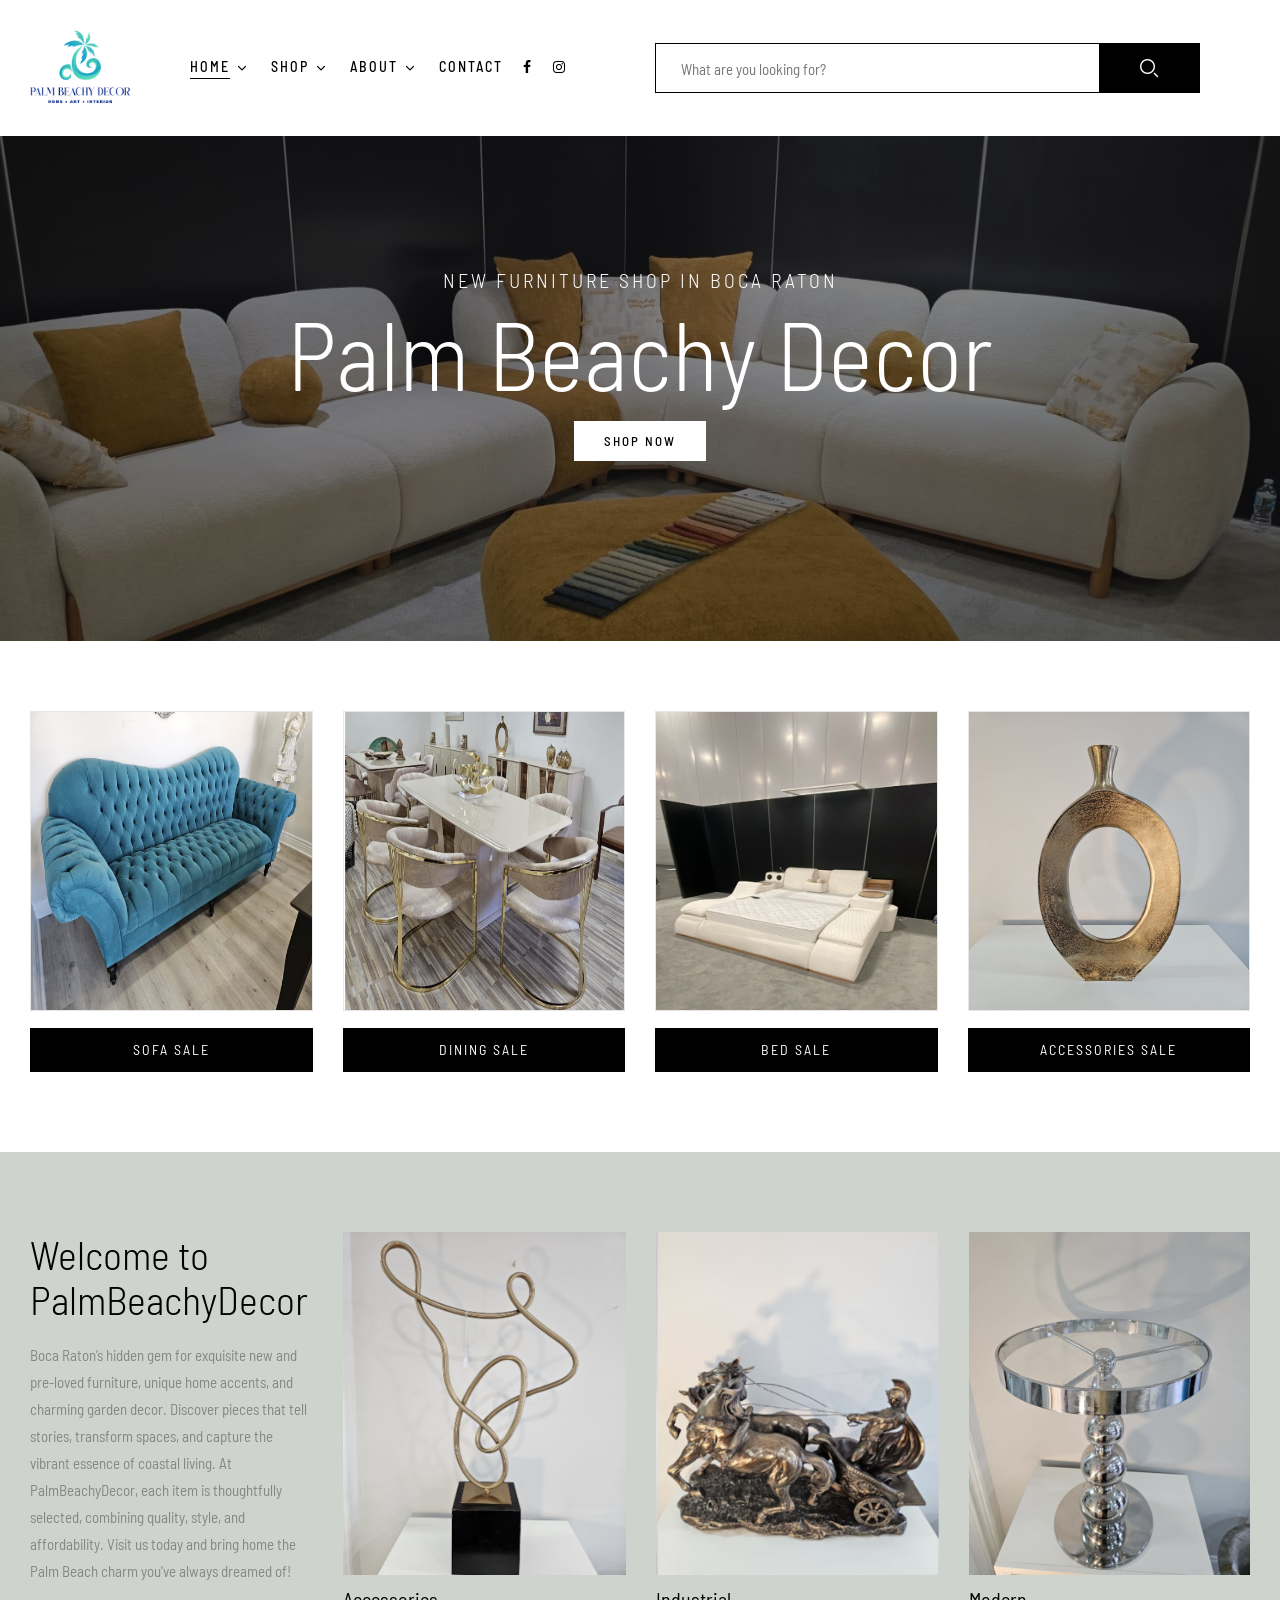
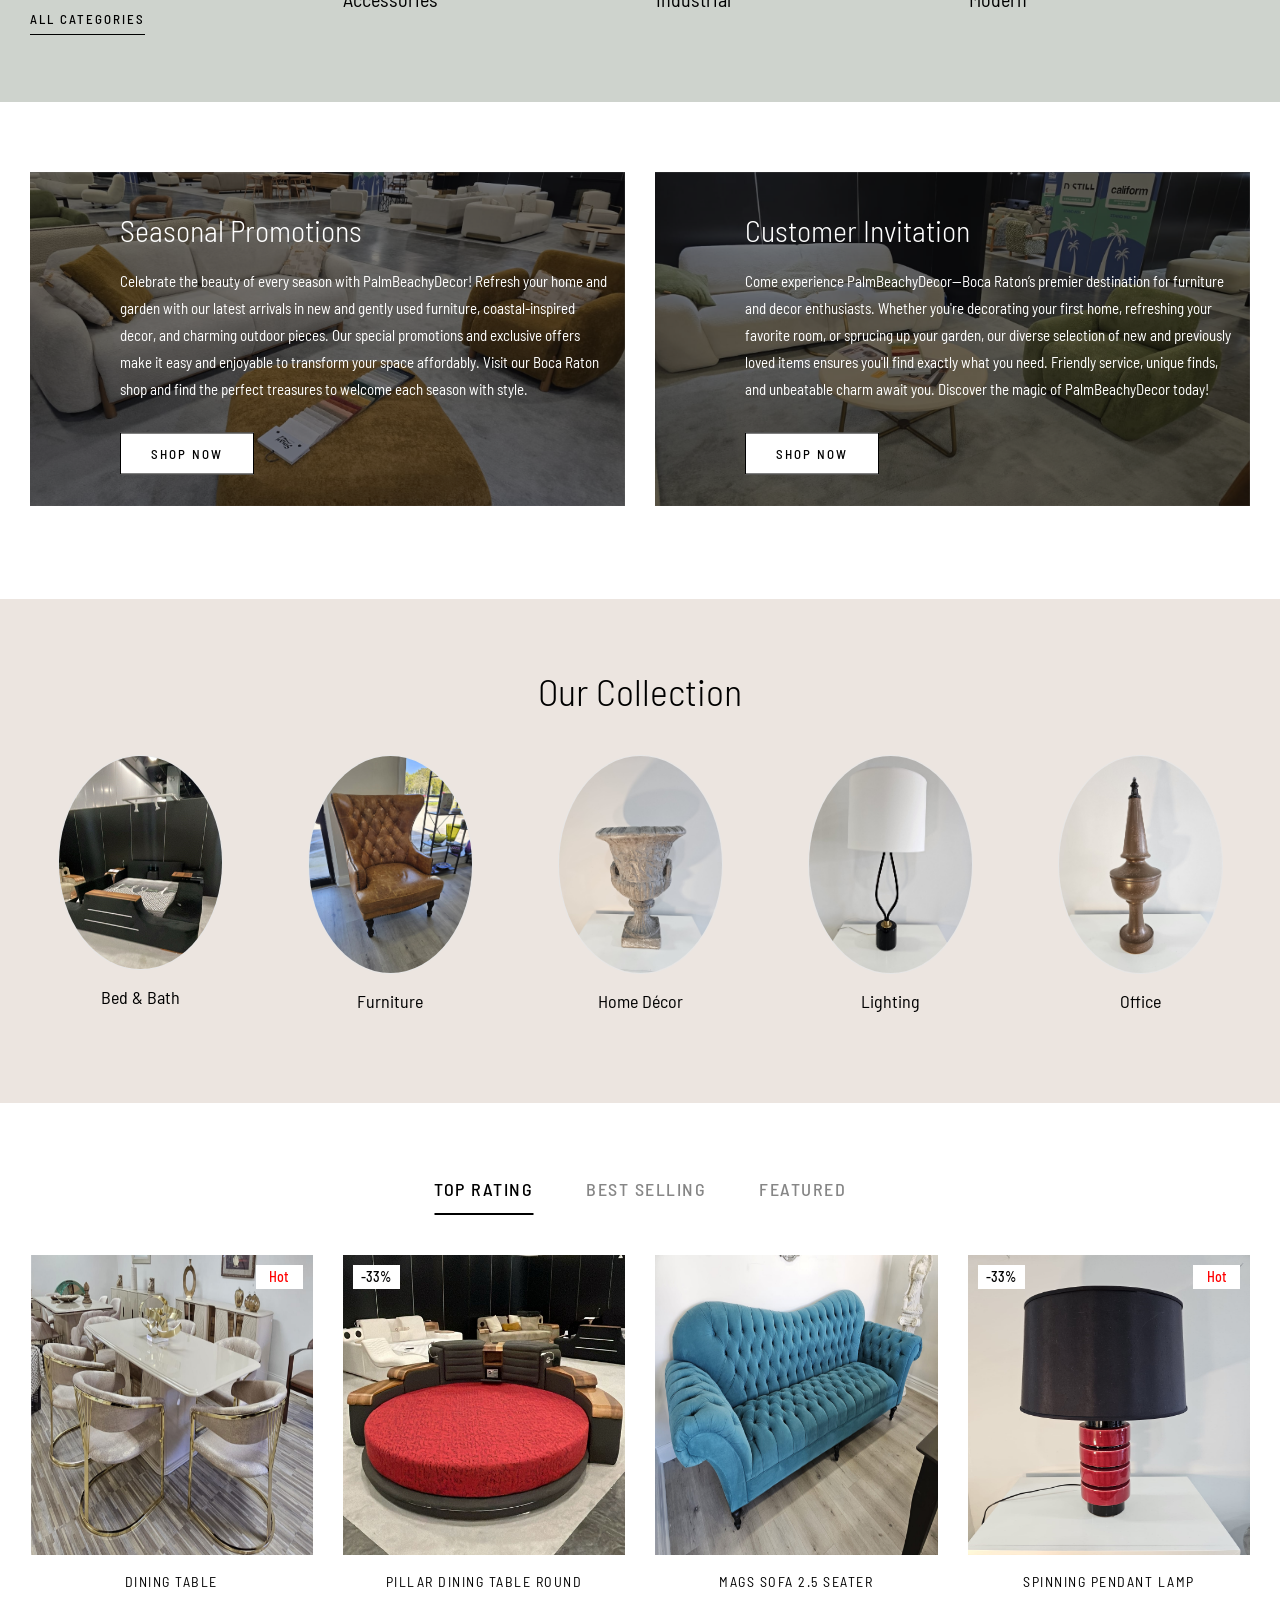
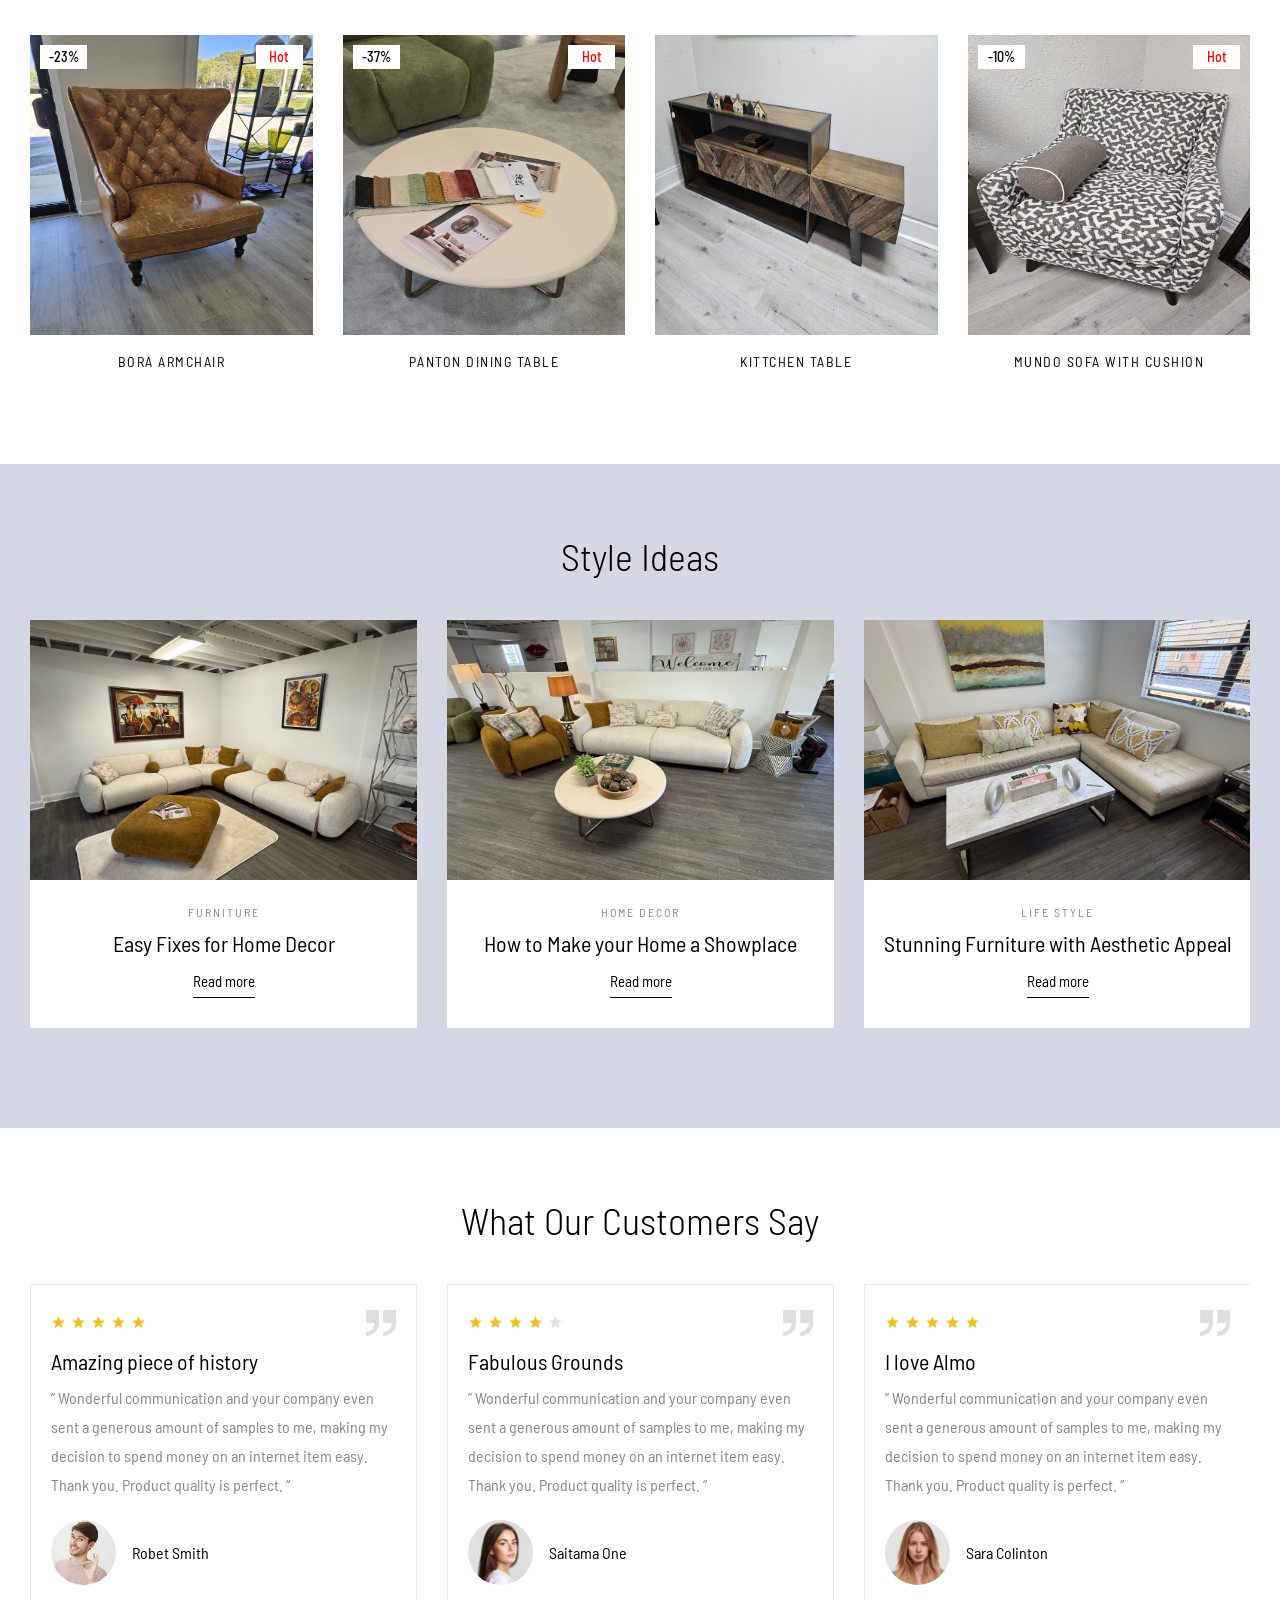
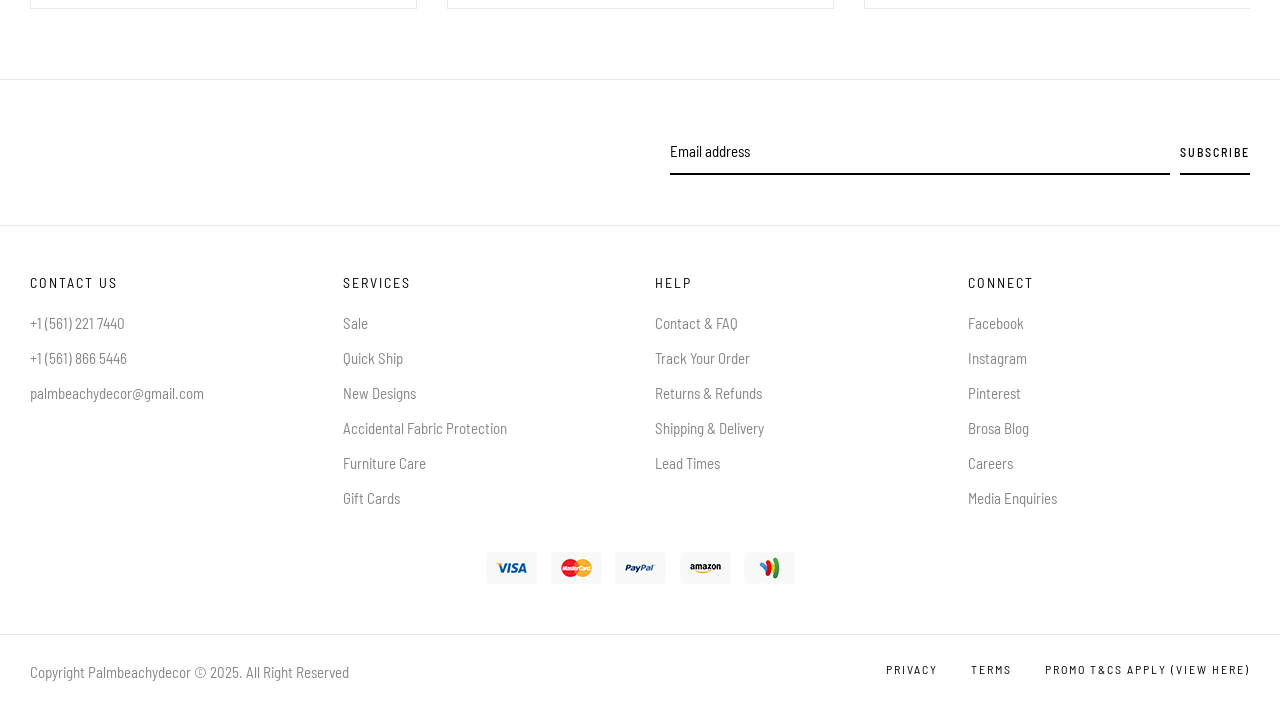
==== commit 123b8b69: "7em commit" ====
--- a/index.html
+++ b/index.html
@@ -5,10 +5,10 @@
 		<meta charset="UTF-8">
 		<meta http-equiv="X-UA-Compatible" content="IE=edge">
 		<meta name="viewport" content="width=device-width, initial-scale=1">
-		<title>Home Categories | Ruper</title>
+		<title>Home | Palm Beachy Decor</title>
 		
 		<!-- Favicon -->
-		<link rel="shortcut icon" type="image/x-icon" href="media/favicon.png">
+		<link rel="shortcut icon" type="image/x-icon" href="./assets/img/mylogo.png">
 		
 		<!-- Dependency Styles -->
 		<link rel="stylesheet" href="libs/bootstrap/css/bootstrap.min.css" type="text/css">
@@ -28,75 +28,96 @@
 		<!-- Google Web Fonts -->
 		<link href="https://fonts.googleapis.com/css2?family=Barlow+Semi+Condensed:wght@100;200;300;400;500;600;700&display=swap" rel="stylesheet">
 		<link href="https://fonts.googleapis.com/css?family=EB+Garamond:100,100italic,200,200italic,300,300italic,400,400italic,500,500italic,600,600italic,700,700italic,800,800italic,900,900italic&display=swap" rel="stylesheet">
+	
+	<style>
+		/* The Modal (Background) */
+.modal {
+    display: none;
+    position: fixed;
+    z-index: 1000;
+    left: 0;
+    top: 0;
+    width: 100%;
+    height: 100%;
+    overflow: auto;
+    background-color: rgba(0, 0, 0, 0.9);
+}
+
+/* Modal Content (Image) */
+.modal-content {
+    margin: auto;
+    display: block;
+    max-width: 50%;
+    max-height: 90vh;
+    margin-top: 5%;
+}
+
+/* Close Button */
+.close {
+    position: absolute;
+    top: 15px;
+    right: 25px;
+    color: white;
+    font-size: 35px;
+    font-weight: bold;
+    cursor: pointer;
+}
+.banner-image {
+    position: relative;
+    display: inline-block;
+}
+
+.black-overlay {
+    position: absolute;
+    top: 0;
+    left: 0;
+    width: 100%;
+    height: 100%;
+    background-color: rgba(0, 0, 0, 0.5); /* Black overlay with 50% opacity */
+    z-index: 1;
+}
+
+.banner-image img {
+    display: block;
+    width: 100%;
+    height: auto;
+    position: relative;
+    z-index: 0;
+}
+
+.banner-wrapper-infor {
+    position: absolute;
+    top: 50%;
+    left: 50%;
+    transform: translate(-50%, -50%);
+    z-index: 2;
+}
+
+	</style>
+	
 	</head>
 	
-	<body class="home">
+	<body class="home home-11 title-11">
 		<div id="page" class="hfeed page-wrapper">
-			<header id="site-header" class="site-header header-v1">
+			<header id="site-header" class="site-header header-v3 relative">
 				<div class="header-mobile">
 					<div class="section-padding">
 						<div class="section-container">
 							<div class="row">
 								<div class="col-xl-4 col-lg-4 col-md-4 col-sm-3 col-3 header-left">
-									<div class="navbar-header">
-										<button type="button" id="show-megamenu" class="navbar-toggle"></button>
+									<div class="site-logo">
+										<a href="index.html">
+											<img width="400" height="79" src="./assets/img/mylogo.png" alt="no image found" />
+										</a>
 									</div>
 								</div>
 								<div class="col-xl-4 col-lg-4 col-md-4 col-sm-6 col-6 header-center">
-									<div class="site-logo">
-										<a href="index.html">
-											<img width="400" height="79" src="media/logo.png" alt="Ruper – Furniture HTML Theme" />
-										</a>
-									</div>
+									
 								</div>
 								<div class="col-xl-4 col-lg-4 col-md-4 col-sm-3 col-3 header-right">
-									<div class="ruper-topcart dropdown">
-										<div class="dropdown mini-cart top-cart">
-											<div class="remove-cart-shadow"></div>
-											<a class="dropdown-toggle cart-icon" href="index.html#" role="button" data-toggle="dropdown" aria-haspopup="true" aria-expanded="false">
-												<div class="icons-cart"><i class="icon-large-paper-bag"></i><span class="cart-count">2</span></div>
-											</a>
-											<div class="dropdown-menu cart-popup">
-												<div class="cart-empty-wrap">
-													<ul class="cart-list">
-														<li class="empty">
-															<span>No products in the cart.</span>
-															<a class="go-shop" href="shop-grid-left.html">GO TO SHOP<i aria-hidden="true" class="arrow_right"></i></a>
-														</li>
-													</ul>
-												</div>
-												<div class="cart-list-wrap">
-													<ul class="cart-list ">
-														<li class="mini-cart-item">
-															<a href="index.html#" class="remove" title="Remove this item"><i class="icon_close"></i></a>
-															<a href="shop-details.html" class="product-image"><img width="600" height="600" src="media/product/3.jpg" alt=""></a>
-															<a href="shop-details.html" class="product-name">Chair Oak Matt Lacquered</a>		
-															<div class="quantity">Qty: 1</div>
-															<div class="price">$150.00</div>
-														</li>
-														<li class="mini-cart-item">
-															<a href="index.html#" class="remove" title="Remove this item"><i class="icon_close"></i></a>													
-															<a href="shop-details.html" class="product-image"><img width="600" height="600" src="media/product/1.jpg" alt=""></a>
-															<a href="shop-details.html" class="product-name">Zunkel Schwarz</a>
-															<div class="quantity">Qty: 1</div>
-															<div class="price">$100.00</div>						
-														</li>
-													</ul>
-													<div class="total-cart">
-														<div class="title-total">Total: </div>
-														<div class="total-price"><span>$100.00</span></div>
-													</div>
-													<div class="free-ship">
-														<div class="title-ship">Buy <strong>$400</strong> more to enjoy <strong>FREE Shipping</strong></div>
-														<div class="total-percent"><div class="percent" style="width:20%"></div></div>
-													</div>
-													<div class="buttons">
-														<a href="shop-cart.html" class="button btn view-cart btn-primary">View cart</a>
-														<a href="shop-checkout.html" class="button btn checkout btn-default">Check out</a>
-													</div>
-												</div>
-											</div>
-										</div>
+									
+									<div class="navbar-header">
+										<button type="button" id="show-megamenu" class="navbar-toggle"></button>
 									</div>
 								</div>
 							</div>
@@ -131,377 +152,89 @@
 				<div class="header-desktop">
 					<div class="header-wrapper">
 						<div class="section-padding">
-							<div class="section-container p-l-r">
+							<div class="section-container large p-l-r">
 								<div class="row">
-									<div class="col-xl-3 col-lg-2 col-md-12 col-sm-12 col-12 header-left">
+									<div class="col-xl-6 col-lg-8 col-md-12 col-sm-12 col-12 header-left" style="display: flex;align-items: center;">
 										<div class="site-logo">
 											<a href="index.html">
-												<img width="400" height="79" src="media/logo.png" alt="Ruper – Furniture HTML Theme" />
+												<img  src="./assets/img/mylogo.png" alt="Ruper – Furniture HTML Theme" />
 											</a>
 										</div>
-									</div>
-
-									<div class="col-xl-6 col-lg-6 col-md-12 col-sm-12 col-12 text-center header-center">
+
 										<div class="site-navigation">
 											<nav id="main-navigation">
 												<ul id="menu-main-menu" class="menu">
 													<li class="level-0 menu-item menu-item-has-children mega-menu current-menu-item">
 														<a href="index.html"><span class="menu-item-text">Home</span></a>
-														<div class="sub-menu">
-															<div class="row">
-																<div class="col-md-6">
-																	<div class="menu-section">
-																		<h2 class="sub-menu-title">Furniture 1</h2>
-																		<ul class="menu-list">
-																			<li>
-																				<a href="index.html"><span class="menu-item-text">Home Categories</span></a>
-																			</li>
-																			<li>
-																				<a href="index2.html"><span class="menu-item-text">Home Clean</span></a>
-																			</li>
-																			<li>
-																				<a href="index3.html"><span class="menu-item-text">Home Collection</span></a>
-																			</li>
-																			<li>
-																				<a href="index4.html"><span class="menu-item-text">Home Grid</span></a>
-																			</li>
-																			<li>
-																				<a href="index5.html"><span class="menu-item-text">Home Minimal</span></a>
-																			</li>
-																			<li>
-																				<a href="index6.html"><span class="menu-item-text">Home Modern</span></a>
-																			</li>
-																			<li>
-																				<a href="index7.html"><span class="menu-item-text">Home Stylish</span></a>
-																			</li>
-																			<li>
-																				<a href="index8.html"><span class="menu-item-text">Home Unique</span></a>
-																			</li>
-																		</ul>
-																	</div>
-																</div>
-																<div class="col-md-6">
-																	<div class="menu-section">
-																		<h2 class="sub-menu-title">Furniture 2</h2>
-																		<ul class="menu-list">
-																			<li>
-																				<a href="index9.html"><span class="menu-item-text">Home Split</span></a>
-																			</li>
-																			<li>
-																				<a href="index10.html"><span class="menu-item-text">Home Gothic</span></a>
-																			</li>
-																			<li>
-																				<a href="index11.html"><span class="menu-item-text">Home Luxury</span></a>
-																			</li>
-																			<li>
-																				<a href="index12.html"><span class="menu-item-text">Home Scandinavian</span></a>
-																			</li>
-																			<li>
-																				<a href="index13.html"><span class="menu-item-text">Home Mid-Century</span></a>
-																			</li>
-																			<li>
-																				<a href="index14.html"><span class="menu-item-text">Home Retro</span></a>
-																			</li>
-																			<li>
-																				<a href="index15.html"><span class="menu-item-text">Home Color Block</span></a>
-																			</li>
-																		</ul>
-																	</div>
-																</div>
-															</div>
-														</div>
+													
 													</li>
 													<li class="level-0 menu-item menu-item-has-children">
 														<a href="shop-grid-left.html"><span class="menu-item-text">Shop</span></a>
-														<ul class="sub-menu">
-															<li class="level-1 menu-item menu-item-has-children">
-																<a href="shop-grid-left.html"><span class="menu-item-text">Shop - Products</span></a>
-																<ul class="sub-menu">
-																	<li>
-																		<a href="shop-grid-left.html"><span class="menu-item-text">Shop Grid - Left Sidebar</span></a>
-																	</li>
-																	<li>
-																		<a href="shop-list-left.html"><span class="menu-item-text">Shop List - Left Sidebar</span></a>
-																	</li>
-																	<li>
-																		<a href="shop-grid-right.html"><span class="menu-item-text">Shop Grid - Right Sidebar</span></a>
-																	</li>
-																	<li>
-																		<a href="shop-list-right.html"><span class="menu-item-text">Shop List - Right Sidebar</span></a>
-																	</li>
-																	<li>
-																		<a href="shop-grid-fullwidth.html"><span class="menu-item-text">Shop Grid - No Sidebar</span></a>
-																	</li>
-																</ul>
-															</li>
-															<li>
-																<a href="shop-details.html"><span class="menu-item-text">Shop Details</span></a>
-															</li>
-															<li>
-																<a href="shop-cart.html"><span class="menu-item-text">Shop - Cart</span></a>
-															</li>
-															<li>
-																<a href="shop-checkout.html"><span class="menu-item-text">Shop - Checkout</span></a>
-															</li>
-															<li>
-																<a href="shop-wishlist.html"><span class="menu-item-text">Shop - Wishlist</span></a>
-															</li>
-														</ul>
+														
 													</li>
-													<li class="level-0 menu-item menu-item-has-children mega-menu mega-menu-fullwidth align-center">
-														<a href="blog-grid-left.html"><span class="menu-item-text">Blog</span></a>
-														<div class="sub-menu">
-															<div class="row">
-																<div class="col-md-5">
-																	<div class="menu-section">
-																		<h2 class="sub-menu-title">Blog Category</h2>
-																		<ul class="menu-list">
-																			<li>
-																				<a href="blog-grid-left.html"><span class="menu-item-text">Blog Grid - Left Sidebar</span></a>
-																			</li>
-																			<li>
-																				<a href="blog-grid-right.html"><span class="menu-item-text">Blog Grid - Right Sidebar</span></a>
-																			</li>
-																			<li>
-																				<a href="blog-list-left.html"><span class="menu-item-text">Blog List - Left Sidebar</span></a>
-																			</li>
-																			<li>
-																				<a href="blog-list-right.html"><span class="menu-item-text">Blog List - Right Sidebar</span></a>
-																			</li>
-																			<li>
-																				<a href="blog-grid-fullwidth.html"><span class="menu-item-text">Blog Grid - No Sidebar</span></a>
-																			</li>
-																		</ul>
-																	</div>
-
-																	<div class="menu-section">
-																		<h2 class="sub-menu-title">Blog Details</h2>
-																		<ul class="menu-list">
-																			<li>
-																				<a href="blog-details-left.html"><span class="menu-item-text">Blog Details - Left Sidebar</span></a>
-																			</li>
-																			<li>
-																				<a href="blog-details-right.html"><span class="menu-item-text">Blog Details - Right Sidebar</span></a>
-																			</li>
-																			<li>
-																				<a href="blog-details-fullwidth.html"><span class="menu-item-text">Blog Details - No Sidebar</span></a>
-																			</li>
-																		</ul>
-																	</div>
-																</div>
-																<div class="col-md-7">
-																	<div class="menu-section">
-																		<h2 class="sub-menu-title">Recent Posts</h2>
-																		<div class="block block-posts recent-posts p-t-5">
-																			<ul class="posts-list">
-																				<li class="post-item">
-																					<a href="blog-details-right.html" class="post-image">
-																						<img src="media/blog/1.jpg">
-																					</a>
-																					<div class="post-content">
-																						<h2 class="post-title">
-																							<a href="blog-details-right.html">
-																								Easy Fixes For Home Decor
-																							</a>
-																						</h2>
-																						<div class="post-time">
-																							<span class="post-date">May 30, 2022</span>
-																							<span class="post-comment">4 Comments</span>
-																						</div>
-																					</div>
-																				</li>
-																				<li class="post-item">
-																					<a href="blog-details-right.html" class="post-image">
-																						<img src="media/blog/2.jpg">
-																					</a>
-																					<div class="post-content">
-																						<h2 class="post-title">
-																							<a href="blog-details-right.html">
-																								How To Make Your Home A Showplace
-																							</a>
-																						</h2>
-																						<div class="post-time">
-																							<span class="post-date">Aug 24, 2022</span>
-																							<span class="post-comment">2 Comments</span>
-																						</div>
-																					</div>
-																				</li>
-																				<li class="post-item">
-																					<a href="blog-details-right.html" class="post-image">
-																						<img src="media/blog/3.jpg">
-																					</a>
-																					<div class="post-content">
-																						<h2 class="post-title">
-																							<a href="blog-details-right.html">
-																								Stunning Furniture With Aesthetic Appeal
-																							</a>
-																						</h2>
-																						<div class="post-time">
-																							<span class="post-date">Dec 06, 2022</span>
-																							<span class="post-comment">1 Comment</span>
-																						</div>
-																					</div>
-																				</li>
-																			</ul>
-																		</div>
-																	</div>
-																</div>
-															</div>
-														</div>
-													</li>
+													
 													<li class="level-0 menu-item menu-item-has-children">
-														<a href="index.html#"><span class="menu-item-text">Pages</span></a>
-														<ul class="sub-menu">
-															<li>
-																<a href="page-login.html"><span class="menu-item-text">Login / Register</span></a>
-															</li>
-															<li>
-																<a href="page-forgot-password.html"><span class="menu-item-text">Forgot Password</span></a>
-															</li>
-															<li>
-																<a href="page-my-account.html"><span class="menu-item-text">My Account</span></a>
-															</li>
-															<li>
-																<a href="page-about.html"><span class="menu-item-text">About Us</span></a>
-															</li>
-															<li>
-																<a href="page-contact.html"><span class="menu-item-text">Contact</span></a>
-															</li>
-															<li>
-																<a href="page-faq.html"><span class="menu-item-text">FAQ</span></a>
-															</li>
-															<li>
-																<a href="page-404.html"><span class="menu-item-text">Page 404</span></a>
-															</li>
-														</ul>
+														<a href="page-about.html"><span class="menu-item-text">About</span></a>
+														
 													</li>
 													<li class="level-0 menu-item">
 														<a href="page-contact.html"><span class="menu-item-text">Contact</span></a>
-													</li>
+													</li>	
+
+													<li class="level-0 menu-item">
+														<a href="https://www.facebook.com/profile.php?id=61573055277568"><span class="menu-item-text"><i class="fa fa-facebook"></i></span></a>
+													</li>	
+													<li class="level-0 menu-item">
+														<a href="https://www.instagram.com/palmbeachy.decor/"><span class="menu-item-text"><i class="fa fa-instagram"></i></span></a>
+													</li>	
 												</ul>
 											</nav>
 										</div>
 									</div>
 
-									<div class="col-xl-3 col-lg-4 col-md-12 col-sm-12 col-12 header-right">
-										<div class="header-page-link">
-											<!-- Login -->
-											<div class="login-header">
-												<a class="active-login" href="index.html#">Login</a>
-												<div class="form-login-register">
-													<div class="box-form-login">
-														<div class="active-login"></div>
-														<div class="box-content">
-															<div class="form-login active">
-																<form id="login_ajax" method="post" class="login">
-																	<h2>Sign in</h2>
-																	<p class="status"></p>
-																	<div class="content">
-																		<div class="username">
-																			<input type="text" required="required" class="input-text" name="username" id="username" placeholder="Your name"/>
-																		</div>
-																		<div class="password">
-																			<input class="input-text" required="required" type="password" name="password" id="password" placeholder="Password"/>
-																		</div>
-																		<div class="rememberme-lost">
-																			<div class="rememberme">
-																				<input name="rememberme" type="checkbox" id="rememberme" value="forever"/>
-																				<label for="rememberme" class="inline">Remember me</label>
-																			</div>
-																			<div class="lost_password">
-																				<a href="https://caketheme.com/html/ruper/forgot-password.html">Lost your password?</a>
-																			</div>
-																		</div>
-																		<div class="button-login">
-																			<input type="submit" class="button" name="login" value="Login"/>
-																		</div>
-																		<div class="button-next-reregister">Create An Account</div>
-																	</div>						
-																</form>
-															</div>
-															<div class="form-register">
-																<form method="post" class="register">
-																	<h2>REGISTER</h2>
-																	<div class="content">
-																		<div class="email">
-																			<input type="email" class="input-text" placeholder="Email" name="email" id="reg_email" value=""/>
-																		</div>
-																		<div class="password">
-																			<input type="password" class="input-text" placeholder="Password" name="password" id="reg_password"/>
-																		</div>															
-																		<div class="button-register">
-																			<input type="submit" class="button" name="register" value="Register"/>
-																		</div>
-																		<div class="button-next-login">Already has an account</div>
-																	</div>
-																</form>
-															</div>
+									<div class="col-xl-6 col-lg-4 col-md-12 col-sm-12 col-12 header-right">
+										<div class="header-search-form hidden-md hidden-sm hidden-xs">
+											<form role="search" method="get" class="search-from ajax-search" action="index.html">
+												<div class="search-box">
+													<input type="text" value="" name="s" id="ss" class="input-search s" placeholder="What are you looking for?">
+													<div class="result-search-products-content">
+														<div class="result-search-products">
+															<ul class="items-search">
+																<li class="item-search">
+																	<a class="item-image" href="shop-details.html">
+																		<img class="pull-left" src="media/product/3.jpg">
+																	</a>
+																	<div class="item-content">
+																		<a href="shop-details.html" title="Chair Oak Matt Lacquered">
+																			<span>Chair Oak Matt Lacquered</span>
+																		</a>
+																		<div class="price">$150.00</div>
+																	</div>
+																</li>
+																<li class="item-search">
+																	<a class="item-image" href="shop-details.html">
+																		<img class="pull-left" src="media/product/1.jpg">
+																	</a>
+																	<div class="item-content">
+																		<a href="shop-details.html" title="Zunkel Schwarz">
+																			<span>Zunkel Schwarz</span>
+																		</a>
+																		<div class="price">$100.00</div>
+																	</div>
+																</li>
+															</ul>
 														</div>
 													</div>
 												</div>
-											</div>
-
-											<!-- Search -->
-											<div class="search-box">
-												<div class="search-toggle"><i class="icon-search"></i></div>
-											</div>
-											
-											<!-- Wishlist -->
-											<div class="wishlist-box">
-												<a href="shop-wishlist.html"><i class="icon-heart"></i></a>
-												<span class="count-wishlist">1</span>
-											</div>
-											
-											<!-- Cart -->
-											<div class="ruper-topcart dropdown light">
-												<div class="dropdown mini-cart top-cart">
-													<div class="remove-cart-shadow"></div>
-													<a class="dropdown-toggle cart-icon" href="index.html#" role="button" data-toggle="dropdown" aria-haspopup="true" aria-expanded="false">
-														<div class="icons-cart"><i class="icon-large-paper-bag"></i><span class="cart-count">2</span></div>
-													</a>
-													<div class="dropdown-menu cart-popup">
-														<div class="cart-empty-wrap">
-															<ul class="cart-list">
-																<li class="empty">
-																	<span>No products in the cart.</span>
-																	<a class="go-shop" href="shop-grid-left.html">GO TO SHOP<i aria-hidden="true" class="arrow_right"></i></a>
-																</li>
-															</ul>
-														</div>
-														<div class="cart-list-wrap">
-															<ul class="cart-list ">
-																<li class="mini-cart-item">
-																	<a href="index.html#" class="remove" title="Remove this item"><i class="icon_close"></i></a>
-																	<a href="shop-details.html" class="product-image"><img width="600" height="600" src="media/product/3.jpg" alt=""></a>
-																	<a href="shop-details.html" class="product-name">Chair Oak Matt Lacquered</a>		
-																	<div class="quantity">Qty: 1</div>
-																	<div class="price">$150.00</div>
-																</li>
-																<li class="mini-cart-item">
-																	<a href="index.html#" class="remove" title="Remove this item"><i class="icon_close"></i></a>													
-																	<a href="shop-details.html" class="product-image"><img width="600" height="600" src="media/product/1.jpg" alt=""></a>
-																	<a href="shop-details.html" class="product-name">Zunkel Schwarz</a>
-																	<div class="quantity">Qty: 1</div>
-																	<div class="price">$100.00</div>						
-																</li>
-															</ul>
-															<div class="total-cart">
-																<div class="title-total">Total: </div>
-																<div class="total-price"><span>$100.00</span></div>
-															</div>
-															<div class="free-ship">
-																<div class="title-ship">Buy <strong>$400</strong> more to enjoy <strong>FREE Shipping</strong></div>
-																<div class="total-percent"><div class="percent" style="width:20%"></div></div>
-															</div>
-															<div class="buttons">
-																<a href="shop-cart.html" class="button btn view-cart btn-primary">View cart</a>
-																<a href="shop-checkout.html" class="button btn checkout btn-default">Check out</a>
-															</div>
-														</div>
-													</div>
-												</div>
-											</div>
+												<button id="search-submit" class="btn" type="submit">
+													<span class="search-icon">
+														<i class="icon-search"></i>
+													</span>
+													<span>Search</span>
+												</button>
+											</form>
 										</div>
+
 									</div>
 								</div>
 							</div>
@@ -514,61 +247,82 @@
 				<div id="main-content" class="main-content">
 					<div id="primary" class="content-area">
 						<div id="content" class="site-content" role="main">
-							<section class="section">
-								<!-- Block Sliders -->
-								<div class="block block-sliders">
-									<div class="slick-sliders" data-autoplay="true" data-dots="true" data-nav="false" data-columns4="1" data-columns3="1" data-columns2="1" data-columns1="1" data-columns1440="1" data-columns="1">
-										<div class="item slick-slide">
-											<div class="item-content">
-												<div class="content-image">
-													<img width="1920" height="1080" src="media/slider/1.jpg" alt="Image Slider">
-												</div>
-												<div class="section-padding">
-													<div class="section-container">
-														<div class="item-info horizontal-start vertical-middle">
-															<div class="content">
-																<div class="subtitle-slider">20%OFF.END MONDAY</div>
-																<h2 class="title-slider">Chair Collection</h2>
-																<div class="description-slider">Save up to $500 on outdoor packages </div>
-																<a class="button-slider button-white" href="shop-grid-left.html">SHOP NOW</a>
+					
+
+							<section class="section m-b-70">
+								<!-- Block Parallax -->
+								<div class="block block-parallax">
+									<div class="content">
+										<h4 class="subtitle">NEW FURNITURE SHOP IN BOCA RATON</h4>
+										<h2 class="title">Palm Beachy Decor</h2>
+										<!-- <div class="description">UP TO 60% OFF</div> -->
+										<a class="button button-white" href="shop-grid-left.html">SHOP NOW</a>
+									</div>
+								</div>
+							</section>
+
+							<section class="section section-padding m-b-70">
+								<div class="section-container">
+									<!-- Block Product Categories -->
+									<div class="block block-product-cats layout-4">
+										<div class="block-widget-wrap">
+											<div class="block-content">
+												<div class="product-cats-list">
+													<div class="row">
+														<div class="col-md-3 col-sm-6 sm-m-b-30">
+															<div class="item-product-cat-content">
+																<a href="shop-grid-left.html">
+																	<div class="item-image">
+																		<img width="330" style="height: 300px;" src="./assets/img/45.jpg" alt="bed-bath">
+																	</div>
+																</a>			
+																<div class="product-cat-content-info">
+																	<h2 class="item-title">
+																		<a href="shop-grid-left.html">SOFA SALE</a>
+																	</h2>
+																</div>
 															</div>
 														</div>
-													</div>
-												</div>
-											</div>
-										</div>
-										<div class="item slick-slide">
-											<div class="item-content">
-												<div class="content-image">
-													<img width="1920" height="1080" src="media/slider/2.jpg" alt="Image Slider">
-												</div>
-												<div class="section-padding">
-													<div class="section-container">
-														<div class="item-info horizontal-start vertical-middle">
-															<div class="content">
-																<div class="subtitle-slider">20%OFF.END MONDAY</div>
-																<h2 class="title-slider">Interior lighting</h2>
-																<div class="description-slider">Save up to $500 on outdoor packages </div>
-																<a class="button-slider button-white" href="shop-grid-left.html">SHOP NOW</a>
+														<div class="col-md-3 col-sm-6 sm-m-b-30">
+															<div class="item-product-cat-content">
+																<a href="shop-grid-left.html">
+																	<div class="item-image">
+																		<img width="330"style="height: 300px;" src="./assets/img/39.jpg" alt="furniture">
+																	</div>
+																</a>			
+																<div class="product-cat-content-info">
+																	<h2 class="item-title">
+																		<a href="shop-grid-left.html">DINING SALE</a>
+																	</h2>
+																</div>
 															</div>
 														</div>
-													</div>
-												</div>
-											</div>
-										</div>
-										<div class="item slick-slide">
-											<div class="item-content">
-												<div class="content-image">
-													<img width="1920" height="1080" src="media/slider/3.jpg" alt="Image Slider">
-												</div>
-												<div class="section-padding">
-													<div class="section-container">
-														<div class="item-info horizontal-start vertical-middle">
-															<div class="content">
-																<div class="subtitle-slider">20%OFF.END MONDAY</div>
-																<h2 class="title-slider">Home office</h2>
-																<div class="description-slider">Save up to $500 on outdoor packages </div>
-																<a class="button-slider button-white" href="shop-grid-left.html">SHOP NOW</a>
+														<div class="col-md-3 col-sm-6">
+															<div class="item-product-cat-content">
+																<a href="shop-grid-left.html">
+																	<div class="item-image">
+																		<img width="330" style="height: 300px;" src="./assets/img/50.jpg" alt="home-decor">
+																	</div>
+																</a>			
+																<div class="product-cat-content-info">
+																	<h2 class="item-title">
+																		<a href="shop-grid-left.html">BED SALE</a>
+																	</h2>
+																</div>
+															</div>
+														</div>
+														<div class="col-md-3 col-sm-6">
+															<div class="item-product-cat-content">
+																<a href="shop-grid-left.html">
+																	<div class="item-image">
+																		<img width="330" style="height: 300px;" src="./assets/img/30.jpg" alt="lighting">
+																	</div>
+																</a>			
+																<div class="product-cat-content-info">
+																	<h2 class="item-title">
+																		<a href="shop-grid-left.html">ACCESSORIES SALE</a>
+																	</h2>
+																</div>
 															</div>
 														</div>
 													</div>
@@ -579,333 +333,77 @@
 								</div>
 							</section>
 
-							<section class="section section-padding m-b-60">
+							<section class="section background-9 section-padding p-t-80 p-b-70 m-b-70">
 								<div class="section-container">
-									<!-- Block Banners (Layout 1) -->
-									<div class="block block-banners layout-1 banners-effect">
-										<div class="section-row">
-											<div class="section-column left sm-m-b">
-												<div class="section-column-wrap">
-													<div class="block-widget-wrap">
-														<div class="block-widget-banner layout-1">
-															<div class="bg-banner">
-																<div class="banner-wrapper banners">
-																	<div class="banner-image">
-																		<a href="shop-grid-left.html">
-																			<img width="571" height="622" src="media/banner/product-cat-1.jpg" alt="Banner Image">
-																		</a>
-																	</div>
-																	<div class="banner-wrapper-infor">
-																		<div class="info">
-																			<div class="content">
-																				<a class="button button-white" href="shop-grid-left.html">Furniture</a>
-																			</div>
-																		</div>
-																	</div>
-																</div>
-															</div>
+									<!-- Block Product Categories -->
+									<div class="block block-product-cats slider layout-5">
+										<div class="block-widget-wrap">
+											<div class="row">
+												<div class="col-md-3 sm-m-b-50">
+													<div class="product-cats-intro-wrap">
+														<div class="product-cats-intro">
+															<h2 class="title">Welcome to <br> PalmBeachyDecor</h2>
+															<div class="description">Boca Raton’s hidden gem for exquisite new and pre-loved furniture, unique home accents, and charming garden decor. Discover pieces that tell stories, transform spaces, and capture the vibrant essence of coastal living. At PalmBeachyDecor, each item is thoughtfully selected, combining quality, style, and affordability. Visit us today and bring home the Palm Beach charm you've always dreamed of!</div>
+															<div class="link"><a href="shop-grid-left.html">All Categories</a></div>
 														</div>
 													</div>
 												</div>
-											</div>
-											<div class="section-column right">
-												<div class="section-column-wrap">
-													<div class="block-widget-wrap p-0">
-														<div class="block-section m-b-15">
-															<div class="section-container">
-																<div class="section-row">
-																	<div class="section-column column-50 sm-m-b">
-																		<div class="block-widget-wrap">
-																			<div class="block-widget-banner layout-1">
-																				<div class="bg-banner">
-																					<div class="banner-wrapper banners">
-																						<div class="banner-image">
-																							<a href="shop-grid-left.html">
-																								<img width="406" height="304" src="media/banner/product-cat-2.jpg" alt="Banner Image">
-																							</a>
-																						</div>
-																						<div class="banner-wrapper-infor">
-																							<div class="info">
-																								<div class="content">
-																									<a class="button button-white" href="shop-grid-left.html">Lighting</a>
-																								</div>
-																							</div>
-																						</div>
-																					</div>
-																				</div>
-																			</div>
-																		</div>
-																	</div>
-																	<div class="section-column column-50">
-																		<div class="block-widget-wrap">
-																			<div class="block-widget-banner layout-1">
-																				<div class="bg-banner">
-																					<div class="banner-wrapper banners">
-																						<div class="banner-image">
-																							<a href="shop-grid-left.html">
-																								<img width="406" height="304" src="media/banner/product-cat-3.jpg" alt="Banner Image">
-																							</a>
-																						</div>
-																						<div class="banner-wrapper-infor">
-																							<div class="info">
-																								<div class="content">
-																									<a class="button button-white" href="shop-grid-left.html">Modern</a>
-																								</div>
-																							</div>
-																						</div>
-																					</div>
-																				</div>
-																			</div>
-																		</div>
-																	</div>
-																</div>
-															</div>
-														</div>
-														<div class="block-section">
-															<div class="section-container">
-																<div class="section-row">
-																	<div class="section-column">
-																		<div class="block-widget-wrap">
-																			<div class="block-widget-banner layout-1">
-																				<div class="bg-banner">
-																					<div class="banner-wrapper banners">
-																						<div class="banner-image">
-																							<a href="shop-grid-left.html">
-																								<img width="406" height="304" src="media/banner/product-cat-4.jpg" alt="Banner Image">
-																							</a>
-																						</div>
-																						<div class="banner-wrapper-infor">
-																							<div class="info">
-																								<div class="content">
-																									<a class="button button-white" href="shop-grid-left.html">Accessories</a>
-																								</div>
-																							</div>
-																						</div>
-																					</div>
-																				</div>
-																			</div>
-																		</div>
-																	</div>
-																</div>
-															</div>
-														</div>
-													</div>
-												</div>
-											</div>
-										</div>								
-									</div>
-								</div>
-							</section>
-
-							<section class="section section-padding">
-								<div class="section-container">
-									<!-- Block Products -->
-									<div class="block block-products slider">
-										<div class="block-widget-wrap">
-											<div class="block-title"><h2>Best Seller</h2></div>
-											<div class="block-content">
-												<div class="content-product-list slick-wrap">
-													<div class="slick-sliders products-list grid" data-slidestoscroll="true" data-dots="false" data-nav="1" data-columns4="1" data-columns3="2" data-columns2="3" data-columns1="3" data-columns1440="4" data-columns="4">
-														<div class="item-product slick-slide">
-															<div class="items">
-																<div class="products-entry clearfix product-wapper">
-																	<div class="products-thumb">
-																		<div class="product-lable">
-																			<div class="hot">Hot</div>
-																		</div>
-																		<div class="product-thumb-hover">
-																			<a href="shop-details.html">
-																				<img width="600" height="600" src="media/product/1.jpg" class="post-image" alt="">
-																				<img width="600" height="600" src="media/product/1-2.jpg" class="hover-image back" alt="">
-																			</a>
-																		</div>		
-																		<div class="product-button">
-																			<div class="btn-wishlist" data-title="Wishlist">
-																				<button class="product-btn">Add to wishlist</button>
-																			</div>
-																			<div class="btn-compare" data-title="Compare">
-																				<button class="product-btn">Compare</button>
-																			</div>
-																			<span class="product-quickview" data-title="Quick View">
-																				<a href="index.html#" class="quickview quickview-button">Quick View <i class="icon-search"></i></a>
-																			</span>		
-																		</div>
-																	</div>
-																	<div class="products-content">
-																		<div class="contents">
-																			<h3 class="product-title"><a href="shop-details.html">Zunkel Schwarz</a></h3>
-																			<span class="price">$100.00</span>
-																			<div class="btn-add-to-cart">
-																				<div data-title="Add to cart">
-																					<a href="index.html#" class="button">Add to cart</a>
-																				</div>			
-																			</div>
-																		</div>
-																	</div>
-																</div>
-															</div>
-														</div>
-														<div class="item-product slick-slide">
-															<div class="items">
-																<div class="products-entry clearfix product-wapper">
-																	<div class="products-thumb">
-																		<div class="product-lable">
-																			<div class="hot">Hot</div>
-																		</div>
-																		<div class="product-thumb-hover">
-																			<a href="shop-details.html">
-																				<img width="600" height="600" src="media/product/2.jpg" class="post-image" alt="">
-																				<img width="600" height="600" src="media/product/2-2.jpg" class="hover-image back" alt="">
-																			</a>
-																		</div>		
-																		<div class="product-button">
-																			<div class="btn-wishlist" data-title="Wishlist">
-																				<button class="product-btn">Add to wishlist</button>
-																			</div>
-																			<div class="btn-compare" data-title="Compare">
-																				<button class="product-btn">Compare</button>
-																			</div>
-																			<span class="product-quickview" data-title="Quick View">
-																				<a href="index.html#" class="quickview quickview-button">Quick View <i class="icon-search"></i></a>
-																			</span>		
-																		</div>
-																	</div>
-																	<div class="products-content">
-																		<div class="contents">
-																			<h3 class="product-title"><a href="shop-details.html">Namaste Vase</a></h3>
-																			<span class="price">$200.00</span>
-																			<div class="btn-add-to-cart">
-																				<div data-title="Add to cart">
-																					<a href="index.html#" class="button">Add to cart</a>
-																				</div>			
-																			</div>
-																		</div>
-																	</div>
-																</div>
-															</div>
-														</div>
-														<div class="item-product slick-slide">
-															<div class="items">
-																<div class="products-entry clearfix product-wapper">
-																	<div class="products-thumb">
-																		<div class="product-lable">
-																			<div class="hot">Hot</div>
-																		</div>
-																		<div class="product-thumb-hover">
-																			<a href="shop-details.html">
-																				<img width="600" height="600" src="media/product/3.jpg" class="post-image" alt="">
-																				<img width="600" height="600" src="media/product/3-2.jpg" class="hover-image back" alt="">
-																			</a>
-																		</div>		
-																		<div class="product-button">
-																			<div class="btn-wishlist" data-title="Wishlist">
-																				<button class="product-btn">Add to wishlist</button>
-																			</div>
-																			<div class="btn-compare" data-title="Compare">
-																				<button class="product-btn">Compare</button>
-																			</div>
-																			<span class="product-quickview" data-title="Quick View">
-																				<a href="index.html#" class="quickview quickview-button">Quick View <i class="icon-search"></i></a>
-																			</span>		
-																		</div>
-																	</div>
-																	<div class="products-content">
-																		<div class="contents">
-																			<h3 class="product-title"><a href="shop-details.html">Chair Oak Matt Lacquered</a></h3>
-																			<span class="price">$150.00</span>
-																			<div class="btn-add-to-cart">
-																				<div data-title="Add to cart">
-																					<a href="index.html#" class="button">Add to cart</a>
-																				</div>			
-																			</div>
-																		</div>
-																	</div>
-																</div>
-															</div>
-														</div>
-														<div class="item-product slick-slide">
-															<div class="items">
-																<div class="products-entry clearfix product-wapper">
-																	<div class="products-thumb">
-																		<div class="product-lable">
-																			<div class="onsale">-33%</div>
-																		</div>
-																		<div class="product-thumb-hover">
-																			<a href="shop-details.html">
-																				<img width="600" height="600" src="media/product/4.jpg" class="post-image" alt="">
-																				<img width="600" height="600" src="media/product/4-2.jpg" class="hover-image back" alt="">
-																			</a>
-																		</div>		
-																		<div class="product-button">
-																			<div class="btn-wishlist" data-title="Wishlist">
-																				<button class="product-btn">Add to wishlist</button>
-																			</div>
-																			<div class="btn-compare" data-title="Compare">
-																				<button class="product-btn">Compare</button>
-																			</div>
-																			<span class="product-quickview" data-title="Quick View">
-																				<a href="index.html#" class="quickview quickview-button">Quick View <i class="icon-search"></i></a>
-																			</span>		
-																		</div>
-																	</div>
-																	<div class="products-content">
-																		<div class="contents">
-																			<h3 class="product-title"><a href="shop-details.html">Pillar Dining Table Round</a></h3>
-																			<span class="price">
-																				<del aria-hidden="true"><span>$150.00</span></del> 
-																				<ins><span>$100.00</span></ins>
-																			</span>
-																			<div class="btn-add-to-cart">
-																				<div data-title="Add to cart">
-																					<a href="index.html#" class="button">Add to cart</a>
-																				</div>			
-																			</div>
-																		</div>
-																	</div>
-																</div>
-															</div>
-														</div>
-														<div class="item-product slick-slide">
-															<div class="items">
-																<div class="products-entry clearfix product-wapper">
-																	<div class="products-thumb">
-																		<div class="product-lable">
-																			<div class="onsale">-7%</div>
-																		</div>
-																		<div class="product-thumb-hover">
-																			<a href="shop-details.html">
-																				<img width="600" height="600" src="media/product/5.jpg" class="post-image" alt="">
-																				<img width="600" height="600" src="media/product/5-2.jpg" class="hover-image back" alt="">
-																			</a>
-																		</div>
-																		<div class="product-button">
-																			<div class="btn-wishlist" data-title="Wishlist">
-																				<button class="product-btn">Add to wishlist</button>
-																			</div>
-																			<div class="btn-compare" data-title="Compare">
-																				<button class="product-btn">Compare</button>
-																			</div>
-																			<span class="product-quickview" data-title="Quick View">
-																				<a href="index.html#" class="quickview quickview-button">Quick View <i class="icon-search"></i></a>
-																			</span>		
-																		</div>
-																		<div class="product-stock">    
-																			<span class="stock">Out Of Stock</span>
-																		</div>
-																	</div>
-																	<div class="products-content">
-																		<div class="contents">
-																			<h3 class="product-title"><a href="shop-details.html">Amp Pendant Light Large</a></h3>
-																			<span class="price">
-																				<del aria-hidden="true"><span>$150.00</span></del> 
-																				<ins><span>$140.00</span></ins>
-																			</span>
-																			<div class="btn-add-to-cart">
-																				<div data-title="Add to cart">
-																					<a href="index.html#" class="button">Add to cart</a>
-																				</div>			
-																			</div>
-																		</div>
+												<div class="col-md-9">
+													<div class="product-cats-list slick-wrap">
+														<div class="slick-sliders content-category" data-dots="0" data-slidestoscroll="true" data-nav="1" data-columns4="2" data-columns3="3" data-columns2="3" data-columns1="3" data-columns1440="3" data-columns="3">
+															<div class="item item-product-cat slick-slide">	
+																<div class="item-product-cat-content">
+																	<a href="shop-grid-left.html">
+																		<div class="item-image">
+																			<img width="330" height="400" src="assets/img/cat-233.jpg" alt="bed-bath">
+																		</div>
+																	</a>			
+																	<div class="product-cat-content-info">
+																		<h2 class="item-title">
+																			<a href="shop-grid-left.html">Accessories</a>
+																		</h2>
+																	</div>
+																</div>
+															</div>
+															<div class="item item-product-cat slick-slide">	
+																<div class="item-product-cat-content">
+																	<a href="shop-grid-left.html">
+																		<div class="item-image">
+																			<img width="330" height="400" src="assets/img/cat-255.jpg" alt="furniture">
+																		</div>
+																	</a>			
+																	<div class="product-cat-content-info">
+																		<h2 class="item-title">
+																			<a href="shop-grid-left.html">Industrial</a>
+																		</h2>
+																	</div>
+																</div>
+															</div>
+															<div class="item item-product-cat slick-slide">	
+																<div class="item-product-cat-content">
+																	<a href="shop-grid-left.html">
+																		<div class="item-image">
+																			<img width="330" height="400" src="assets/img/cat-277.jpg" alt="home-decor">
+																		</div>
+																	</a>			
+																	<div class="product-cat-content-info">
+																		<h2 class="item-title">
+																			<a href="shop-grid-left.html">Modern</a>
+																		</h2>
+																	</div>
+																</div>
+															</div>
+															<div class="item item-product-cat slick-slide">	
+																<div class="item-product-cat-content">
+																	<a href="shop-grid-left.html">
+																		<div class="item-image">
+																			<img width="330" height="400" src="assets/img/987.jpg" alt="lighting">
+																		</div>
+																	</a>			
+																	<div class="product-cat-content-info">
+																		<h2 class="item-title">
+																			<a href="shop-grid-left.html">Pictures</a>
+																		</h2>
 																	</div>
 																</div>
 															</div>
@@ -918,33 +416,35 @@
 								</div>
 							</section>
 
+
 							<section class="section section-padding m-b-70">
 								<div class="section-container">
-									<!-- Block Banners (Layout 2) -->
-									<div class="block block-banners layout-2 banners-effect">
-										<div class="section-row">
-											<div class="section-column left sm-m-b">
-												<div class="section-column-wrap">
-													<div class="block-widget-wrap">
-														<div class="block-widget-banner layout-2">
-															<div class="bg-banner">
-																<div class="banner-wrapper banners">
-																	<div class="banner-image">
-																		<a href="shop-grid-left.html">
-																			<img width="825" height="475" src="media/banner/banner-1.jpg" alt="Banner Image">
-																		</a>
-																	</div>
-																	<div class="banner-wrapper-infor">
-																		<div class="info">
-																			<div class="content">
-																				<a class="link-title" href="shop-grid-left.html">
-																					<h3 class="title-banner">Let the adventure<br> begin. </h3>
-																				</a>
-																				<div class="banner-image-description">
-																					Sed lectus. Aliquam lorem ante, <br>dapibus in, viverra quis, feugiat a, tellus
-																				</div>
-																				<a class="button button-outline" href="shop-grid-left.html">SHOP NOW</a>
-																			</div>
+									<div class="block block-banners banners-effect">
+										<div class="block-widget-wrap">
+											<div class="row">
+												<div class="col-md-6">
+													<div class="block-widget-banner layout-13 m-b-15">
+														<div class="bg-banner">
+															<div class="banner-wrapper banners">
+																<div class="banner-image">
+																	<!-- Black Overlay Div -->
+																	<div class="black-overlay"></div>
+																	<a href="shop-grid-left.html">
+																		<img width="691" height="400" src="./assets/img/53.jpg" alt="Banner Image">
+																	</a>
+																</div>
+																<div class="banner-wrapper-infor">
+																	<div class="info">
+																		<div class="content">
+																			<a class="link-title" href="shop-grid-left.html">
+																				<h2 class="title-banner" style="color: #fff;">Seasonal Promotions</h2>
+																			</a>
+																			<div class="banner-image-description">
+																				<p style="color: #fff;">
+																					Celebrate the beauty of every season with PalmBeachyDecor! Refresh your home and garden with our latest arrivals in new and gently used furniture, coastal-inspired decor, and charming outdoor pieces. Our special promotions and exclusive offers make it easy and enjoyable to transform your space affordably. Visit our Boca Raton shop and find the perfect treasures to welcome each season with style.
+																				</p>
+																			</div>
+																			<a class="button button-outline white" href="shop-grid-left.html">SHOP NOW</a>
 																		</div>
 																	</div>
 																</div>
@@ -952,84 +452,33 @@
 														</div>
 													</div>
 												</div>
-											</div>
-											<div class="section-column right">
-												<div class="section-column-wrap">
-													<div class="block-widget-wrap">
-														<div class="block-widget-banner layout-3">
-															<div class="bg-banner">
-																<div class="banner-wrapper banners">
-																	<div class="banner-image">
-																		<a href="shop-grid-left.html">
-																			<img width="571" height="475" src="media/banner/banner-2.jpg" alt="Banner Image">
-																		</a>
-																	</div>
-																	<div class="banner-wrapper-infor">
-																		<div class="info">
-																			<div class="content">
-																				<a class="link-title" href="shop-grid-left.html">
-																					<h3 class="title-banner">UP TO <span>20% OFF</span></h3>
-																				</a>
-																				<div class="banner-image-description">
-																					Don't miss savings on bedroom, living,
-																				</div>
-																			</div>
-																		</div>
-																	</div>
-																</div>
-															</div>
-														</div>
-													</div>
-												</div>
-											</div>
-										</div>								
-									</div>
-								</div>
-							</section>
-
-							<section class="section section-padding background-1 section-mb-l">
-								<div class="section-container">
-									<!-- Block Video -->
-									<div class="block block-video">
-										<div class="section-row">
-											<div class="section-column left">
-												<div class="section-column-wrap">
-													<div class="block-widget-wrap">
-														<div class="block-widget-video">
-															<div class="video-thumb">
-																<img width="565" height="635" class="img-responsive" src="media/banner/video-1.jpg" alt="Image Video">
-															</div>
-															<div class="video-wrap">
-																<div class="video" data-src="https://www.youtube.com/embed/VQOJaYUPZR8" data-toggle="modal" data-target="#video-popup">
-																	<i class="fa fa-play" aria-hidden="true"></i>
-																</div>
-																<div class="content-video modal fade" id="video-popup" tabindex="-1" role="dialog" aria-hidden="true">
-																	<div class="modal-dialog modal-dialog-centered" role="document">
-																		<div class="modal-content">
-																			<div class="modal-body">
-																				<button type="button" class="close" data-dismiss="modal" aria-label="Close">
-																					<span aria-hidden="true">&times;</span>
-																				</button>
-																				<div class="embed-responsive embed-responsive-16by9">
-																					<iframe class="embed-responsive-item" src="index.html" id="video" allowscriptaccess="always" allow="autoplay"></iframe>
-																				</div>
-																			</div>
-																		</div>
-																	</div>
-																</div>
-															</div>
-														</div>
-													</div>
-												</div>
-											</div>
-											<div class="section-column right">
-												<div class="section-column-wrap">
-													<div class="block-widget-wrap">
-														<div class="block-widget-video">
-															<div class="video-text">
-																<h2 class="title">From bottle <br>to chair</h2>
-																<div class="description">In our design and production processes, we are always looking at where environmental thinking and economic improvement intersect – resulting in minimal waste in every aspect. The way we utilise PET Technology, emphasizes this vision.</div>
-																<a href="index.html#" class="button button-white">OUR STORIES</a>
+												
+												<div class="col-md-6">
+													<div class="block-widget-banner layout-13 m-b-15">
+														<div class="bg-banner">
+															<div class="banner-wrapper banners">
+																<div class="banner-image">
+																	<!-- Black Overlay Div -->
+																	<div class="black-overlay"></div>
+																	<a href="shop-grid-left.html">
+																		<img width="691" height="400" src="./assets/img/54.jpg" alt="Banner Image">
+																	</a>
+																</div>
+																<div class="banner-wrapper-infor">
+																	<div class="info">
+																		<div class="content">
+																			<a class="link-title" href="shop-grid-left.html">
+																				<h2 class="title-banner" style="color: #fff;">Customer Invitation</h2>
+																			</a>
+																			<div class="banner-image-description">
+																				<p style="color: #fff;">
+																					Come experience PalmBeachyDecor—Boca Raton’s premier destination for furniture and decor enthusiasts. Whether you're decorating your first home, refreshing your favorite room, or sprucing up your garden, our diverse selection of new and previously loved items ensures you'll find exactly what you need. Friendly service, unique finds, and unbeatable charm await you. Discover the magic of PalmBeachyDecor today!
+																				</p>
+																			</div>
+																			<a class="button button-outline white" href="shop-grid-left.html">SHOP NOW</a>
+																		</div>
+																	</div>
+																</div>
 															</div>
 														</div>
 													</div>
@@ -1040,79 +489,1663 @@
 								</div>
 							</section>
 
-							<section class="section section-padding m-b-70">
+							<section class="section section-padding background-6 p-t-70 p-b-80 m-b-70">
 								<div class="section-container">
-									<!-- Block Feature -->
-									<div class="block block-feature">
+									<!-- Block Product Categories -->
+									<div class="block block-product-cats slider round-border">
 										<div class="block-widget-wrap">
-											<div class="row lg-m-lr">
-												<div class="col-lg-3 col-md-6 col-sm-6 md-b-15 lg-p-lr">
-													<div class="box">
-														<div class="box-icon">
-															<span>
-																<svg xmlns="http://www.w3.org/2000/svg" xmlns:xlink="http://www.w3.org/1999/xlink" class="svg-icon plant" x="0" y="0" viewBox="0 0 64 64" style="enable-background:new 0 0 512 512" xml:space="preserve"><g><g xmlns="http://www.w3.org/2000/svg" id="Shipping"><path d="M54.416,37.9a3.906,3.906,0,0,0-1.665-1.562,4,4,0,0,0-3.8.1L38.915,42.227A3.978,3.978,0,0,0,37.657,40a4.062,4.062,0,0,0-2.667-1H28.829a1,1,0,0,1-.708-.293l-.244-.244A4.964,4.964,0,0,0,24.345,37H16.66c-.151,0-.3.01-.5.025a5,5,0,0,0-3.039,1.438L10.5,41.086l-.933-.933a1,1,0,0,0-1.414,0L2.494,45.8a1,1,0,0,0,0,1.415l14.139,14.15a1,1,0,0,0,1.415,0l5.66-5.66a1,1,0,0,0,0-1.414l-.793-.793.207-.207A1,1,0,0,1,23.829,53h11.1a4.933,4.933,0,0,0,2.5-.674l15.52-8.96a3.96,3.96,0,0,0,2-3.466A4.018,4.018,0,0,0,54.416,37.9ZM17.34,59.246,4.615,46.511l4.244-4.238L21.586,55ZM51.95,41.634,36.422,50.6a2.941,2.941,0,0,1-1.492.4h-11.1a2.978,2.978,0,0,0-2.122.879l-.207.207L11.914,42.5l2.623-2.623a2.988,2.988,0,0,1,1.807-.86c.11-.009.213-.017.316-.017h7.685a2.979,2.979,0,0,1,2.118.877l.244.244A2.978,2.978,0,0,0,28.829,41H34.99a2.048,2.048,0,0,1,1.344.5,1.962,1.962,0,0,1,.66,1.287,1.9,1.9,0,0,1-.133.92,1.809,1.809,0,0,1-.448.709A1.983,1.983,0,0,1,35,45H28.42a1,1,0,0,0,0,2H35a3.973,3.973,0,0,0,2.827-1.173,3.829,3.829,0,0,0,.781-1.113l11.338-6.546a2.014,2.014,0,0,1,1.914-.04,1.929,1.929,0,0,1,.823.77,2.015,2.015,0,0,1,.267,1A1.983,1.983,0,0,1,51.95,41.634Z" fill="" data-original="" style=""></path><path d="M15,34H51a1,1,0,0,0,1-1V3a1,1,0,0,0-1-1H15a1,1,0,0,0-1,1V33A1,1,0,0,0,15,34ZM35,4v8H31V4ZM16,4H29v9a1,1,0,0,0,1,1h6a1,1,0,0,0,1-1V4H50V32H16Z" fill="" data-original="" style=""></path><path d="M25,28H19a1,1,0,0,0,0,2h6a1,1,0,0,0,0-2Z" fill="" data-original="" style=""></path><path d="M25,25H19a1,1,0,0,0,0,2h6a1,1,0,0,0,0-2Z" fill="" data-original="" style=""></path><path d="M29,25H28a1,1,0,0,0,0,2h1a1,1,0,0,0,0-2Z" fill="" data-original="" style=""></path><path d="M25,22H19a1,1,0,0,0,0,2h6a1,1,0,0,0,0-2Z" fill="" data-original="" style=""></path><path d="M29,22H28a1,1,0,0,0,0,2h1a1,1,0,0,0,0-2Z" fill="" data-original="" style=""></path><path d="M29,28H28a1,1,0,0,0,0,2h1a1,1,0,0,0,0-2Z" fill="" data-original="" style=""></path><path d="M47,24H37a1,1,0,0,0-1,1v4a1,1,0,0,0,1,1H47a1,1,0,0,0,1-1V25A1,1,0,0,0,47,24Zm-1,4H38V26h8Z" fill="" data-original="" style=""></path></g></g></svg>
-															</span>
+											<div class="block-title"><h2>Our Collection</h2></div>
+											<div class="block-content">
+												<div class="product-cats-list slick-wrap">
+													<div class="slick-sliders content-category" data-dots="0" data-slidestoscroll="true" data-nav="1" data-columns4="2" data-columns3="3" data-columns2="4" data-columns1="5" data-columns1440="5" data-columns="5">
+														<div class="item item-product-cat slick-slide">	
+															<div class="item-product-cat-content">
+																<a href="shop-grid-left.html">
+																	<div class="item-image">
+																		<img width="258" height="258" src="./assets/img/51.jpg" alt="bed-bath">
+																	</div>
+																</a>			
+																<div class="product-cat-content-info">
+																	<h2 class="item-title">
+																		<a href="shop-grid-left.html">Bed & Bath</a>
+																	</h2>
+																</div>
+															</div>
 														</div>
-														<div class="box-title-wrap">
-															<h3 class="box-title">
-																Free Shipping
-															</h3>
-															<p class="box-description">
-																You will love at great low prices
-															</p>
+														<div class="item item-product-cat slick-slide">	
+															<div class="item-product-cat-content">
+																<a href="shop-grid-left.html">
+																	<div class="item-image">
+																		<img width="258" height="258" src="./assets/img/48.jpg" alt="furniture">
+																	</div>
+																</a>			
+																<div class="product-cat-content-info">
+																	<h2 class="item-title">
+																		<a href="shop-grid-left.html">Furniture</a>
+																	</h2>
+																</div>
+															</div>
+														</div>
+														<div class="item item-product-cat slick-slide">	
+															<div class="item-product-cat-content">
+																<a href="shop-grid-left.html">
+																	<div class="item-image">
+																		<img width="258" height="258" src="./assets/img/22.jpg" alt="home-decor">
+																	</div>
+																</a>			
+																<div class="product-cat-content-info">
+																	<h2 class="item-title">
+																		<a href="shop-grid-left.html">Home Décor</a>
+																	</h2>
+																</div>
+															</div>
+														</div>
+														<div class="item item-product-cat slick-slide">	
+															<div class="item-product-cat-content">
+																<a href="shop-grid-left.html">
+																	<div class="item-image">
+																		<img width="258" height="258" src="./assets/img/4.jpg" alt="lighting">
+																	</div>
+																</a>			
+																<div class="product-cat-content-info">
+																	<h2 class="item-title">
+																		<a href="shop-grid-left.html">Lighting</a>
+																	</h2>
+																</div>
+															</div>
+														</div>
+														<div class="item item-product-cat slick-slide">	
+															<div class="item-product-cat-content">
+																<a href="shop-grid-left.html">
+																	<div class="item-image">
+																		<img width="258" height="258" src="./assets/img/5.jpg" alt="office">
+																	</div>
+																</a>			
+																<div class="product-cat-content-info">
+																	<h2 class="item-title">
+																		<a href="shop-grid-left.html">Office</a>
+																	</h2>
+																</div>
+															</div>
+														</div>
+														<div class="item item-product-cat slick-slide">	
+															<div class="item-product-cat-content">
+																<a href="shop-grid-left.html">
+																	<div class="item-image">
+																		<img width="258" height="258" src="./assets/img/19.jpg" alt="outdoor">
+																	</div>
+																</a>			
+																<div class="product-cat-content-info">
+																	<h2 class="item-title">
+																		<a href="shop-grid-left.html">Outdoor</a>
+																	</h2>
+																</div>
+															</div>
 														</div>
 													</div>
 												</div>
-												<div class="col-lg-3 col-md-6 col-sm-6 md-b-15 lg-p-lr">
-													<div class="box">
-														<div class="box-icon">
-															<span>
-																<svg xmlns="http://www.w3.org/2000/svg" xmlns:xlink="http://www.w3.org/1999/xlink" class="svg-icon2 plant" x="0" y="0" viewBox="0 0 513.063 513.063" style="enable-background:new 0 0 512 512" xml:space="preserve"><g><g xmlns="http://www.w3.org/2000/svg" id="XMLID_779_"><g id="XMLID_484_"><path id="XMLID_581_" d="m418.532 205.063h-191.127c8.838-10.159 14.208-23.411 14.208-37.902 0-31.889-25.943-57.832-57.832-57.832s-57.832 25.943-57.832 57.832c0 14.491 5.37 27.743 14.207 37.902h-45.624c-27.57 0-50 22.43-50 50v58.999c0 5.523 4.477 10 10 10s10-4.477 10-10v-58.999c0-16.542 13.458-30 30-30h280c16.542 0 30 13.458 30 30v54h-104c-27.57 0-50 22.43-50 50s22.43 50 50 50h104v54c0 16.542-13.458 30-30 30h-280c-16.542 0-30-13.458-30-30v-59.078c0-5.523-4.477-10-10-10s-10 4.477-10 10v59.078c0 27.57 22.43 50 50 50h324c27.57 0 50-22.43 50-50v-208c0-27.57-22.43-50-50-50zm-234.751-75.733c20.861 0 37.832 16.971 37.832 37.832s-16.971 37.832-37.832 37.832c-20.86 0-37.832-16.971-37.832-37.832s16.971-37.832 37.832-37.832zm230.724 95.733h4.027c16.542 0 30 13.458 30 30v54h-24v-54c0-11.247-3.735-21.637-10.027-30zm-143.973 134c0-16.542 13.458-30 30-30h148v60h-148c-16.542 0-30-13.458-30-30zm148 134h-4.027c6.292-8.363 10.027-18.752 10.027-30v-54h24v54c0 16.542-13.458 30-30 30z" fill="" data-original="" style=""></path><path id="XMLID_1260_" d="m297.972 349.062c-2.64 0-5.22 1.07-7.08 2.93s-2.92 4.44-2.92 7.07 1.06 5.21 2.92 7.07c1.87 1.86 4.44 2.93 7.08 2.93 2.63 0 5.2-1.07 7.07-2.93 1.86-1.86 2.93-4.44 2.93-7.07s-1.07-5.21-2.93-7.07c-1.86-1.861-4.44-2.93-7.07-2.93z" fill="" data-original="" style=""></path><path id="XMLID_1711_" d="m329.283 137.66c31.889 0 57.832-25.943 57.832-57.832 0-31.888-25.943-57.832-57.832-57.832s-57.832 25.943-57.832 57.832 25.943 57.832 57.832 57.832zm0-95.663c20.86 0 37.832 16.971 37.832 37.832s-16.971 37.832-37.832 37.832-37.832-16.971-37.832-37.832 16.971-37.832 37.832-37.832z" fill="" data-original="" style=""></path><path id="XMLID_1712_" d="m231.613 98.581c5.523 0 10-4.477 10-10v-78.581c0-5.523-4.477-10-10-10s-10 4.477-10 10v78.581c0 5.523 4.477 10 10 10z" fill="" data-original="" style=""></path><path id="XMLID_1757_" d="m183.613 64c5.523 0 10-4.477 10-10v-44c0-5.523-4.477-10-10-10s-10 4.477-10 10v44c0 5.523 4.477 10 10 10z" fill="" data-original="" style=""></path><path id="XMLID_1760_" d="m54.532 369.062c2.63 0 5.21-1.07 7.07-2.93s2.93-4.44 2.93-7.07-1.07-5.21-2.93-7.07-4.43-2.93-7.07-2.93c-2.63 0-5.21 1.07-7.07 2.93s-2.93 4.44-2.93 7.07 1.07 5.21 2.93 7.07 4.439 2.93 7.07 2.93z" fill="" data-original="" style=""></path></g></g></g></svg>
-															</span>
-														</div>
-														<div class="box-title-wrap">
-															<h3 class="box-title">
-																Flexible Payment
-															</h3>
-															<p class="box-description">
-																Pay with Multiple Credit Cards
-															</p>
+											</div>
+										</div>
+									</div>
+								</div>
+							</section>
+
+							<section class="section section-padding">
+								<div class="section-container">
+									<!-- Block Products -->
+									<div class="block block-products">
+										<div class="block-widget-wrap">
+											<ul class="nav nav-tabs layout-2" role="tablist">
+												<li class="nav-item">
+													<a class="nav-link active" data-toggle="tab" href="index.html#top-rating" role="tab">Top Rating</a>
+												</li>
+												<li class="nav-item">
+													<a class="nav-link" data-toggle="tab" href="index.html#best-selling" role="tab">Best Selling</a>
+												</li>
+												<li class="nav-item">
+													<a class="nav-link" data-toggle="tab" href="index.html#featured" role="tab">Featured</a>
+												</li>
+											</ul>
+											<div class="tab-content">
+												<div class="tab-pane fade show active" id="top-rating" role="tabpanel">
+													<div class="products-list grid">
+														<div class="row">
+															<div class="col-xl-3 col-lg-4 col-md-4 col-sm-6">
+																<div class="items">
+																	<div class="products-entry clearfix product-wapper">
+																		<div class="products-thumb">
+																			<div class="product-lable">
+																				<div class="hot">Hot</div>
+																			</div>
+																			<div class="product-thumb-hover">
+																				<a href="shop-details.html">
+																					<img width="600" style="height: 300px;" src="./assets/img/39.jpg" class="post-image" alt="">
+																					<img width="600" style="height: 300px;" src="./assets/img/39.jpg" class="hover-image back" alt="">
+																				</a>
+																			</div>		
+																			<div class="product-button">
+																		
+																				<span class="product-quickview" data-title="Quick View">
+																					<a href="index.html#" class="quickview quickview-button">Quick View <i class="icon-search"></i></a>
+																				</span>		
+																			</div>
+																		</div>
+																		<div class="products-content">
+																			<div class="contents text-center">
+																				<h3 class="product-title"><a href="shop-details.html">Dining Table</a></h3>
+																				<!-- <span class="price">$150.00</span> -->
+																			</div>
+																		</div>
+																	</div>
+																</div>
+															</div>
+															<div class="col-xl-3 col-lg-4 col-md-4 col-sm-6">
+																<div class="items">
+																	<div class="products-entry clearfix product-wapper">
+																		<div class="products-thumb">
+																			<div class="product-lable">
+																				<div class="onsale">-33%</div>
+																			</div>
+																			<div class="product-thumb-hover">
+																				<a href="shop-details.html">
+																					<img width="600" style="height: 300px;" src="./assets/img/61.jpg" class="post-image" alt="">
+																					<img width="600" style="height: 300px;" src="./assets/img/56.jpg" class="hover-image back" alt="">
+																				</a>
+																			</div>		
+																			<div class="product-button">
+																				
+																				<span class="product-quickview" data-title="Quick View">
+																					<a href="index.html#" class="quickview quickview-button">Quick View <i class="icon-search"></i></a>
+																				</span>		
+																			</div>
+																		</div>
+																		<div class="products-content">
+																			<div class="contents text-center">
+																				<h3 class="product-title"><a href="shop-details.html">Pillar Dining Table Round</a></h3>
+																				<!-- <span class="price">
+																					<del aria-hidden="true"><span>$150.00</span></del> 
+																					<ins><span>$100.00</span></ins>
+																				</span> -->
+																			</div>
+																		</div>
+																	</div>
+																</div>
+															</div>
+															<div class="col-xl-3 col-lg-4 col-md-4 col-sm-6">
+																<div class="items">
+																	<div class="products-entry clearfix product-wapper">
+																		<div class="products-thumb">
+																			<div class="product-thumb-hover">
+																				<a href="shop-details.html">
+																					<img width="600" style="height: 300px;" src="./assets/img/45.jpg" class="post-image" alt="">
+																					<img width="600" style="height: 300px;" src="./assets/img/7.jpg" class="hover-image back" alt="">
+																				</a>
+																			</div>		
+																			<div class="product-button">
+																				
+																				<span class="product-quickview" data-title="Quick View">
+																					<a href="index.html#" class="quickview quickview-button">Quick View <i class="icon-search"></i></a>
+																				</span>		
+																			</div>
+																		</div>
+																		<div class="products-content">
+																			<div class="contents text-center">
+																				<h3 class="product-title"><a href="shop-details.html">Mags Sofa 2.5 Seater</a></h3>
+																				<!-- <span class="price">$150.00</span> -->
+																			</div>
+																		</div>
+																	</div>
+																</div>
+															</div>
+															<div class="col-xl-3 col-lg-4 col-md-4 col-sm-6">
+																<div class="items">
+																	<div class="products-entry clearfix product-wapper">
+																		<div class="products-thumb">
+																			<div class="product-lable">
+																				<div class="onsale">-33%</div>
+																				<div class="hot">Hot</div>
+																			</div>
+																			<div class="product-thumb-hover">
+																				<a href="shop-details.html">
+																					<img width="600" style="height: 300px;" src="./assets/img/27.jpg" class="post-image" alt="">
+																					<img width="600" style="height: 300px;" src="./assets/img/8.jpg" class="hover-image back" alt="">
+																				</a>
+																			</div>		
+																			<div class="product-button">
+																				
+																				<span class="product-quickview" data-title="Quick View">
+																					<a href="index.html#" class="quickview quickview-button">Quick View <i class="icon-search"></i></a>
+																				</span>		
+																			</div>
+																		</div>
+																		<div class="products-content">
+																			<div class="contents text-center">
+																				<h3 class="product-title"><a href="shop-details.html">Spinning pendant lamp</a></h3>
+																				<!-- <span class="price">
+																					<del aria-hidden="true"><span>$150.00</span></del> 
+																					<ins><span>$100.00</span></ins>
+																				</span> -->
+																			</div>
+																		</div>
+																	</div>
+																</div>
+															</div>
+															<div class="col-xl-3 col-lg-4 col-md-4 col-sm-6">
+																<div class="items">
+																	<div class="products-entry clearfix product-wapper">
+																		<div class="products-thumb">
+																			<div class="product-lable">
+																				<div class="onsale">-23%</div>
+																				<div class="hot">Hot</div>
+																			</div>
+																			<div class="product-thumb-hover">
+																				<a href="shop-details.html">
+																					<img width="600" style="height: 300px;" src="./assets/img/48.jpg" class="post-image" alt="">
+																					<img width="600" style="height: 300px;" src="./assets/img/58.jpg" class="hover-image back" alt="">
+																				</a>
+																			</div>		
+																			<div class="product-button">
+																				
+																				<span class="product-quickview" data-title="Quick View">
+																					<a href="index.html#" class="quickview quickview-button">Quick View <i class="icon-search"></i></a>
+																				</span>		
+																			</div>
+																		</div>
+																		<div class="products-content">
+																			<div class="contents text-center">
+																				<h3 class="product-title"><a href="shop-details.html">Bora Armchair</a></h3>
+																				<!-- <span class="price">
+																					<del aria-hidden="true"><span>$100.00</span></del> 
+																					<ins><span>$90.00</span></ins>
+																				</span> -->
+																			</div>
+																		</div>
+																	</div>
+																</div>
+															</div>
+															<div class="col-xl-3 col-lg-4 col-md-4 col-sm-6">
+																<div class="items">
+																	<div class="products-entry clearfix product-wapper">
+																		<div class="products-thumb">
+																			<div class="product-lable">
+																				<div class="onsale">-37%</div>
+																				<div class="hot">Hot</div>
+																			</div>
+																			<div class="product-thumb-hover">
+																				<a href="shop-details.html">
+																					<img width="600" style="height: 300px;" src="./assets/img/56.jpg" class="post-image" alt="">
+																					<img width="600" style="height: 300px;" src="./assets/img/57.jpg" class="hover-image back" alt="">
+																				</a>
+																			</div>		
+																			<div class="product-button">
+																				
+																				<span class="product-quickview" data-title="Quick View">
+																					<a href="index.html#" class="quickview quickview-button">Quick View <i class="icon-search"></i></a>
+																				</span>		
+																			</div>
+																		</div>
+																		<div class="products-content">
+																			<div class="contents text-center">
+																				<h3 class="product-title"><a href="shop-details.html">Panton Dining Table</a></h3>
+																				<!-- <span class="price">
+																					<del aria-hidden="true"><span>$79.00</span></del> 
+																					<ins><span>$50.00</span></ins>
+																				</span> -->
+																			</div>
+																		</div>
+																	</div>
+																</div>
+															</div>
+															<div class="col-xl-3 col-lg-4 col-md-4 col-sm-6">
+																<div class="items">
+																	<div class="products-entry clearfix product-wapper">
+																		<div class="products-thumb">
+																			<div class="product-thumb-hover">
+																				<a href="shop-details.html">
+																					<img width="600" style="height: 300px;" src="./assets/img/9.jpg" class="post-image" alt="">
+																					<img width="600" style="height: 300px;" src="./assets/img/41.jpg" class="hover-image back" alt="">
+																				</a>
+																			</div>		
+																			<div class="product-button">
+																				
+																				<span class="product-quickview" data-title="Quick View">
+																					<a href="index.html#" class="quickview quickview-button">Quick View <i class="icon-search"></i></a>
+																				</span>		
+																			</div>
+																		</div>
+																		<div class="products-content">
+																			<div class="contents text-center">
+																				<h3 class="product-title"><a href="shop-details.html">Kittchen Table</a></h3>
+																				<!-- <span class="price">$120.00</span> -->
+																			</div>
+																		</div>
+																	</div>
+																</div>
+															</div>
+															<div class="col-xl-3 col-lg-4 col-md-4 col-sm-6">
+																<div class="items">
+																	<div class="products-entry clearfix product-wapper">
+																		<div class="products-thumb">
+																			<div class="product-lable">
+																				<div class="onsale">-10%</div>
+																				<div class="hot">Hot</div>
+																			</div>
+																			<div class="product-thumb-hover">
+																				<a href="shop-details.html">
+																					<img width="600" style="height: 300px;" src="./assets/img/11.jpg" class="post-image" alt="">
+																					<img width="600" style="height: 300px;" src="./assets/img/24.jpg" class="hover-image back" alt="">
+																				</a>
+																			</div>		
+																			<div class="product-button">
+																				
+																				<span class="product-quickview" data-title="Quick View">
+																					<a href="index.html#" class="quickview quickview-button">Quick View <i class="icon-search"></i></a>
+																				</span>		
+																			</div>
+																		</div>
+																		<div class="products-content">
+																			<div class="contents text-center">
+																				<h3 class="product-title"><a href="shop-details.html">Mundo Sofa With Cushion</a></h3>
+																				<!-- <span class="price">
+																					<del aria-hidden="true"><span>$200.00</span></del> 
+																					<ins><span>$180.00</span></ins>
+																				</span> -->
+																			</div>
+																		</div>
+																	</div>
+																</div>
+															</div>
+															<div class="col-xl-3 col-lg-4 col-md-4 col-sm-6 product-loadmore hide">
+																<div class="items">
+																	<div class="products-entry clearfix product-wapper">
+																		<div class="products-thumb">
+																			<div class="product-lable">
+																				<div class="hot">Hot</div>
+																			</div>
+																			<div class="product-thumb-hover">
+																				<a href="shop-details.html">
+																					<img width="600" height="600" src="media/product/6.jpg" class="post-image" alt="">
+																					<img width="600" height="600" src="media/product/6-2.jpg" class="hover-image back" alt="">
+																				</a>
+																			</div>		
+																			<div class="product-button">
+																				
+																				<span class="product-quickview" data-title="Quick View">
+																					<a href="index.html#" class="quickview quickview-button">Quick View <i class="icon-search"></i></a>
+																				</span>		
+																			</div>
+																		</div>
+																		<div class="products-content">
+																			<div class="contents text-center">
+																				<h3 class="product-title"><a href="shop-details.html">Dining Table</a></h3>
+																				<!-- <span class="price">$150.00</span> -->
+																			</div>
+																		</div>
+																	</div>
+																</div>
+															</div>
+															<div class="col-xl-3 col-lg-4 col-md-4 col-sm-6 product-loadmore hide">
+																<div class="items">
+																	<div class="products-entry clearfix product-wapper">
+																		<div class="products-thumb">
+																			<div class="product-lable">
+																				<div class="onsale">-33%</div>
+																			</div>
+																			<div class="product-thumb-hover">
+																				<a href="shop-details.html">
+																					<img width="600" height="600" src="media/product/4.jpg" class="post-image" alt="">
+																					<img width="600" height="600" src="media/product/4-2.jpg" class="hover-image back" alt="">
+																				</a>
+																			</div>		
+																			<div class="product-button">
+																				
+																				<span class="product-quickview" data-title="Quick View">
+																					<a href="index.html#" class="quickview quickview-button">Quick View <i class="icon-search"></i></a>
+																				</span>		
+																			</div>
+																		</div>
+																		<div class="products-content">
+																			<div class="contents text-center">
+																				<h3 class="product-title"><a href="shop-details.html">Pillar Dining Table Round</a></h3>
+																				<!-- <span class="price">
+																					<del aria-hidden="true"><span>$150.00</span></del> 
+																					<ins><span>$100.00</span></ins>
+																				</span> -->
+																			</div>
+																		</div>
+																	</div>
+																</div>
+															</div>
+															<div class="col-xl-3 col-lg-4 col-md-4 col-sm-6 product-loadmore hide">
+																<div class="items">
+																	<div class="products-entry clearfix product-wapper">
+																		<div class="products-thumb">
+																			<div class="product-thumb-hover">
+																				<a href="shop-details.html">
+																					<img width="600" height="600" src="media/product/7.jpg" class="post-image" alt="">
+																					<img width="600" height="600" src="media/product/7-2.jpg" class="hover-image back" alt="">
+																				</a>
+																			</div>		
+																			<div class="product-button">
+																				
+																				<span class="product-quickview" data-title="Quick View">
+																					<a href="index.html#" class="quickview quickview-button">Quick View <i class="icon-search"></i></a>
+																				</span>		
+																			</div>
+																		</div>
+																		<div class="products-content">
+																			<div class="contents text-center">
+																				<h3 class="product-title"><a href="shop-details.html">Mags Sofa 2.5 Seater</a></h3>
+																				<!-- <span class="price">$150.00</span> -->
+																			</div>
+																		</div>
+																	</div>
+																</div>
+															</div>
+															<div class="col-xl-3 col-lg-4 col-md-4 col-sm-6 product-loadmore hide">
+																<div class="items">
+																	<div class="products-entry clearfix product-wapper">
+																		<div class="products-thumb">
+																			<div class="product-lable">
+																				<div class="onsale">-33%</div>
+																				<div class="hot">Hot</div>
+																			</div>
+																			<div class="product-thumb-hover">
+																				<a href="shop-details.html">
+																					<img width="600" height="600" src="media/product/8.jpg" class="post-image" alt="">
+																					<img width="600" height="600" src="media/product/8-2.jpg" class="hover-image back" alt="">
+																				</a>
+																			</div>		
+																			<div class="product-button">
+																				
+																				<span class="product-quickview" data-title="Quick View">
+																					<a href="index.html#" class="quickview quickview-button">Quick View <i class="icon-search"></i></a>
+																				</span>		
+																			</div>
+																		</div>
+																		<div class="products-content">
+																			<div class="contents text-center">
+																				<h3 class="product-title"><a href="shop-details.html">Spinning pendant lamp</a></h3>
+																				<!-- <span class="price">
+																					<del aria-hidden="true"><span>$150.00</span></del> 
+																					<ins><span>$100.00</span></ins>
+																				</span> -->
+																			</div>
+																		</div>
+																	</div>
+																</div>
+															</div>
 														</div>
 													</div>
 												</div>
-												<div class="col-lg-3 col-md-6 col-sm-6 md-b-15 lg-p-lr">
-													<div class="box">
-														<div class="box-icon">
-															<span>
-																<svg xmlns="http://www.w3.org/2000/svg" xmlns:xlink="http://www.w3.org/1999/xlink" class="svg-icon2 plant" x="0" y="0" viewBox="0 0 512.001 512.001" style="enable-background:new 0 0 512 512" xml:space="preserve"><g><g xmlns="http://www.w3.org/2000/svg"><g><path d="M384.834,180.699c-0.698,0-348.733,0-348.733,0l73.326-82.187c4.755-5.33,4.289-13.505-1.041-18.26    c-5.328-4.754-13.505-4.29-18.26,1.041l-82.582,92.56c-10.059,11.278-10.058,28.282,0.001,39.557l82.582,92.561    c2.556,2.865,6.097,4.323,9.654,4.323c3.064,0,6.139-1.083,8.606-3.282c5.33-4.755,5.795-12.93,1.041-18.26l-73.326-82.188    c0,0,348.034,0,348.733,0c55.858,0,101.3,45.444,101.3,101.3s-45.443,101.3-101.3,101.3h-61.58    c-7.143,0-12.933,5.791-12.933,12.933c0,7.142,5.79,12.933,12.933,12.933h61.58c70.12,0,127.166-57.046,127.166-127.166    C512,237.745,454.954,180.699,384.834,180.699z" fill="" data-original="" style=""></path></g></g></g></svg>
-															</span>
-														</div>
-														<div class="box-title-wrap">
-															<h3 class="box-title">
-																14 Day Returns
-															</h3>
-															<p class="box-description">
-																Within 30 days for an exchange.
-															</p>
+												<div class="tab-pane fade" id="best-selling" role="tabpanel">
+													<div class="products-list grid">
+														<div class="row">
+															<div class="col-xl-3 col-lg-4 col-md-4 col-sm-6">
+																<div class="items">
+																	<div class="products-entry clearfix product-wapper">
+																		<div class="products-thumb">
+																			<div class="product-lable">
+																				<div class="onsale">-33%</div>
+																			</div>
+																			<div class="product-thumb-hover">
+																				<a href="shop-details.html">
+																					<img width="600" height="600" src="media/product/4.jpg" class="post-image" alt="">
+																					<img width="600" height="600" src="media/product/4-2.jpg" class="hover-image back" alt="">
+																				</a>
+																			</div>		
+																			<div class="product-button">
+																				<div class="btn-add-to-cart" data-title="Add to cart">
+																					<a rel="nofollow" href="index.html#" class="product-btn button">Add to cart</a>
+																				</div>
+																				<div class="btn-wishlist" data-title="Wishlist">
+																					<button class="product-btn">Add to wishlist</button>
+																				</div>
+																				<div class="btn-compare" data-title="Compare">
+																					<button class="product-btn">Compare</button>
+																				</div>
+																				<span class="product-quickview" data-title="Quick View">
+																					<a href="index.html#" class="quickview quickview-button">Quick View <i class="icon-search"></i></a>
+																				</span>		
+																			</div>
+																		</div>
+																		<div class="products-content">
+																			<div class="contents text-center">
+																				<h3 class="product-title"><a href="shop-details.html">Pillar Dining Table Round</a></h3>
+																				<!-- <span class="price">
+																					<del aria-hidden="true"><span>$150.00</span></del> 
+																					<ins><span>$100.00</span></ins>
+																				</span> -->
+																			</div>
+																		</div>
+																	</div>
+																</div>
+															</div>
+															<div class="col-xl-3 col-lg-4 col-md-4 col-sm-6">
+																<div class="items">
+																	<div class="products-entry clearfix product-wapper">
+																		<div class="products-thumb">
+																			<div class="product-thumb-hover">
+																				<a href="shop-details.html">
+																					<img width="600" height="600" src="media/product/7.jpg" class="post-image" alt="">
+																					<img width="600" height="600" src="media/product/7-2.jpg" class="hover-image back" alt="">
+																				</a>
+																			</div>		
+																			<div class="product-button">
+																				<div class="btn-add-to-cart" data-title="Add to cart">
+																					<a rel="nofollow" href="index.html#" class="product-btn button">Add to cart</a>
+																				</div>
+																				<div class="btn-wishlist" data-title="Wishlist">
+																					<button class="product-btn">Add to wishlist</button>
+																				</div>
+																				<div class="btn-compare" data-title="Compare">
+																					<button class="product-btn">Compare</button>
+																				</div>
+																				<span class="product-quickview" data-title="Quick View">
+																					<a href="index.html#" class="quickview quickview-button">Quick View <i class="icon-search"></i></a>
+																				</span>		
+																			</div>
+																		</div>
+																		<div class="products-content">
+																			<div class="contents text-center">
+																				<h3 class="product-title"><a href="shop-details.html">Mags Sofa 2.5 Seater</a></h3>
+																				<!-- <span class="price">$150.00</span> -->
+																			</div>
+																		</div>
+																	</div>
+																</div>
+															</div>
+															<div class="col-xl-3 col-lg-4 col-md-4 col-sm-6">
+																<div class="items">
+																	<div class="products-entry clearfix product-wapper">
+																		<div class="products-thumb">
+																			<div class="product-lable">
+																				<div class="hot">Hot</div>
+																			</div>
+																			<div class="product-thumb-hover">
+																				<a href="shop-details.html">
+																					<img width="600" height="600" src="media/product/6.jpg" class="post-image" alt="">
+																					<img width="600" height="600" src="media/product/6-2.jpg" class="hover-image back" alt="">
+																				</a>
+																			</div>		
+																			<div class="product-button">
+																				<div class="btn-add-to-cart" data-title="Add to cart">
+																					<a rel="nofollow" href="index.html#" class="product-btn button">Add to cart</a>
+																				</div>
+																				<div class="btn-wishlist" data-title="Wishlist">
+																					<button class="product-btn">Add to wishlist</button>
+																				</div>
+																				<div class="btn-compare" data-title="Compare">
+																					<button class="product-btn">Compare</button>
+																				</div>
+																				<span class="product-quickview" data-title="Quick View">
+																					<a href="index.html#" class="quickview quickview-button">Quick View <i class="icon-search"></i></a>
+																				</span>		
+																			</div>
+																		</div>
+																		<div class="products-content">
+																			<div class="contents text-center">
+																				<h3 class="product-title"><a href="shop-details.html">Dining Table</a></h3>
+																				<!-- <span class="price">$150.00</span> -->
+																			</div>
+																		</div>
+																	</div>
+																</div>
+															</div>
+															<div class="col-xl-3 col-lg-4 col-md-4 col-sm-6">
+																<div class="items">
+																	<div class="products-entry clearfix product-wapper">
+																		<div class="products-thumb">
+																			<div class="product-lable">
+																				<div class="onsale">-33%</div>
+																				<div class="hot">Hot</div>
+																			</div>
+																			<div class="product-thumb-hover">
+																				<a href="shop-details.html">
+																					<img width="600" height="600" src="media/product/8.jpg" class="post-image" alt="">
+																					<img width="600" height="600" src="media/product/8-2.jpg" class="hover-image back" alt="">
+																				</a>
+																			</div>		
+																			<div class="product-button">
+																				<div class="btn-add-to-cart" data-title="Add to cart">
+																					<a rel="nofollow" href="index.html#" class="product-btn button">Add to cart</a>
+																				</div>
+																				<div class="btn-wishlist" data-title="Wishlist">
+																					<button class="product-btn">Add to wishlist</button>
+																				</div>
+																				<div class="btn-compare" data-title="Compare">
+																					<button class="product-btn">Compare</button>
+																				</div>
+																				<span class="product-quickview" data-title="Quick View">
+																					<a href="index.html#" class="quickview quickview-button">Quick View <i class="icon-search"></i></a>
+																				</span>		
+																			</div>
+																		</div>
+																		<div class="products-content">
+																			<div class="contents text-center">
+																				<h3 class="product-title"><a href="shop-details.html">Spinning pendant lamp</a></h3>
+																				<!-- <span class="price">
+																					<del aria-hidden="true"><span>$150.00</span></del> 
+																					<ins><span>$100.00</span></ins>
+																				</span> -->
+																			</div>
+																		</div>
+																	</div>
+																</div>
+															</div>
+															<div class="col-xl-3 col-lg-4 col-md-4 col-sm-6">
+																<div class="items">
+																	<div class="products-entry clearfix product-wapper">
+																		<div class="products-thumb">
+																			<div class="product-lable">
+																				<div class="onsale">-23%</div>
+																				<div class="hot">Hot</div>
+																			</div>
+																			<div class="product-thumb-hover">
+																				<a href="shop-details.html">
+																					<img width="600" height="600" src="media/product/9.jpg" class="post-image" alt="">
+																					<img width="600" height="600" src="media/product/9-2.jpg" class="hover-image back" alt="">
+																				</a>
+																			</div>		
+																			<div class="product-button">
+																				<div class="btn-add-to-cart" data-title="Add to cart">
+																					<a rel="nofollow" href="index.html#" class="product-btn button">Add to cart</a>
+																				</div>
+																				<div class="btn-wishlist" data-title="Wishlist">
+																					<button class="product-btn">Add to wishlist</button>
+																				</div>
+																				<div class="btn-compare" data-title="Compare">
+																					<button class="product-btn">Compare</button>
+																				</div>
+																				<span class="product-quickview" data-title="Quick View">
+																					<a href="index.html#" class="quickview quickview-button">Quick View <i class="icon-search"></i></a>
+																				</span>		
+																			</div>
+																		</div>
+																		<div class="products-content">
+																			<div class="contents text-center">
+																				<h3 class="product-title"><a href="shop-details.html">Bora Armchair</a></h3>
+																				<!-- <span class="price">
+																					<del aria-hidden="true"><span>$100.00</span></del> 
+																					<ins><span>$90.00</span></ins>
+																				</span> -->
+																			</div>
+																		</div>
+																	</div>
+																</div>
+															</div>
+															<div class="col-xl-3 col-lg-4 col-md-4 col-sm-6">
+																<div class="items">
+																	<div class="products-entry clearfix product-wapper">
+																		<div class="products-thumb">
+																			<div class="product-lable">
+																				<div class="onsale">-37%</div>
+																				<div class="hot">Hot</div>
+																			</div>
+																			<div class="product-thumb-hover">
+																				<a href="shop-details.html">
+																					<img width="600" height="600" src="media/product/10.jpg" class="post-image" alt="">
+																					<img width="600" height="600" src="media/product/10-2.jpg" class="hover-image back" alt="">
+																				</a>
+																			</div>		
+																			<div class="product-button">
+																				<div class="btn-add-to-cart" data-title="Add to cart">
+																					<a rel="nofollow" href="index.html#" class="product-btn button">Add to cart</a>
+																				</div>
+																				<div class="btn-wishlist" data-title="Wishlist">
+																					<button class="product-btn">Add to wishlist</button>
+																				</div>
+																				<div class="btn-compare" data-title="Compare">
+																					<button class="product-btn">Compare</button>
+																				</div>
+																				<span class="product-quickview" data-title="Quick View">
+																					<a href="index.html#" class="quickview quickview-button">Quick View <i class="icon-search"></i></a>
+																				</span>		
+																			</div>
+																		</div>
+																		<div class="products-content">
+																			<div class="contents text-center">
+																				<h3 class="product-title"><a href="shop-details.html">Panton Dining Table</a></h3>
+																				<span class="price">
+																					<del aria-hidden="true"><span>$79.00</span></del> 
+																					<ins><span>$50.00</span></ins>
+																				</span>
+																			</div>
+																		</div>
+																	</div>
+																</div>
+															</div>
+															<div class="col-xl-3 col-lg-4 col-md-4 col-sm-6">
+																<div class="items">
+																	<div class="products-entry clearfix product-wapper">
+																		<div class="products-thumb">
+																			<div class="product-thumb-hover">
+																				<a href="shop-details.html">
+																					<img width="600" height="600" src="media/product/11.jpg" class="post-image" alt="">
+																					<img width="600" height="600" src="media/product/11-2.jpg" class="hover-image back" alt="">
+																				</a>
+																			</div>		
+																			<div class="product-button">
+																				<div class="btn-add-to-cart" data-title="Add to cart">
+																					<a rel="nofollow" href="index.html#" class="product-btn button">Add to cart</a>
+																				</div>
+																				<div class="btn-wishlist" data-title="Wishlist">
+																					<button class="product-btn">Add to wishlist</button>
+																				</div>
+																				<div class="btn-compare" data-title="Compare">
+																					<button class="product-btn">Compare</button>
+																				</div>
+																				<span class="product-quickview" data-title="Quick View">
+																					<a href="index.html#" class="quickview quickview-button">Quick View <i class="icon-search"></i></a>
+																				</span>		
+																			</div>
+																		</div>
+																		<div class="products-content">
+																			<div class="contents text-center">
+																				<h3 class="product-title"><a href="shop-details.html">Kittchen Table</a></h3>
+																				<span class="price">$120.00</span>
+																			</div>
+																		</div>
+																	</div>
+																</div>
+															</div>
+															<div class="col-xl-3 col-lg-4 col-md-4 col-sm-6">
+																<div class="items">
+																	<div class="products-entry clearfix product-wapper">
+																		<div class="products-thumb">
+																			<div class="product-lable">
+																				<div class="onsale">-10%</div>
+																				<div class="hot">Hot</div>
+																			</div>
+																			<div class="product-thumb-hover">
+																				<a href="shop-details.html">
+																					<img width="600" height="600" src="media/product/12.jpg" class="post-image" alt="">
+																					<img width="600" height="600" src="media/product/12-2.jpg" class="hover-image back" alt="">
+																				</a>
+																			</div>		
+																			<div class="product-button">
+																				<div class="btn-add-to-cart" data-title="Add to cart">
+																					<a rel="nofollow" href="index.html#" class="product-btn button">Add to cart</a>
+																				</div>
+																				<div class="btn-wishlist" data-title="Wishlist">
+																					<button class="product-btn">Add to wishlist</button>
+																				</div>
+																				<div class="btn-compare" data-title="Compare">
+																					<button class="product-btn">Compare</button>
+																				</div>
+																				<span class="product-quickview" data-title="Quick View">
+																					<a href="index.html#" class="quickview quickview-button">Quick View <i class="icon-search"></i></a>
+																				</span>		
+																			</div>
+																		</div>
+																		<div class="products-content">
+																			<div class="contents text-center">
+																				<h3 class="product-title"><a href="shop-details.html">Mundo Sofa With Cushion</a></h3>
+																				<span class="price">
+																					<del aria-hidden="true"><span>$200.00</span></del> 
+																					<ins><span>$180.00</span></ins>
+																				</span>
+																			</div>
+																		</div>
+																	</div>
+																</div>
+															</div>
+															<div class="col-xl-3 col-lg-4 col-md-4 col-sm-6 product-loadmore hide">
+																<div class="items">
+																	<div class="products-entry clearfix product-wapper">
+																		<div class="products-thumb">
+																			<div class="product-lable">
+																				<div class="onsale">-33%</div>
+																			</div>
+																			<div class="product-thumb-hover">
+																				<a href="shop-details.html">
+																					<img width="600" height="600" src="media/product/4.jpg" class="post-image" alt="">
+																					<img width="600" height="600" src="media/product/4-2.jpg" class="hover-image back" alt="">
+																				</a>
+																			</div>		
+																			<div class="product-button">
+																				<div class="btn-add-to-cart" data-title="Add to cart">
+																					<a rel="nofollow" href="index.html#" class="product-btn button">Add to cart</a>
+																				</div>
+																				<div class="btn-wishlist" data-title="Wishlist">
+																					<button class="product-btn">Add to wishlist</button>
+																				</div>
+																				<div class="btn-compare" data-title="Compare">
+																					<button class="product-btn">Compare</button>
+																				</div>
+																				<span class="product-quickview" data-title="Quick View">
+																					<a href="index.html#" class="quickview quickview-button">Quick View <i class="icon-search"></i></a>
+																				</span>		
+																			</div>
+																		</div>
+																		<div class="products-content">
+																			<div class="contents text-center">
+																				<h3 class="product-title"><a href="shop-details.html">Pillar Dining Table Round</a></h3>
+																				<!-- <span class="price">
+																					<del aria-hidden="true"><span>$150.00</span></del> 
+																					<ins><span>$100.00</span></ins>
+																				</span> -->
+																			</div>
+																		</div>
+																	</div>
+																</div>
+															</div>
+															<div class="col-xl-3 col-lg-4 col-md-4 col-sm-6 product-loadmore hide">
+																<div class="items">
+																	<div class="products-entry clearfix product-wapper">
+																		<div class="products-thumb">
+																			<div class="product-thumb-hover">
+																				<a href="shop-details.html">
+																					<img width="600" height="600" src="media/product/7.jpg" class="post-image" alt="">
+																					<img width="600" height="600" src="media/product/7-2.jpg" class="hover-image back" alt="">
+																				</a>
+																			</div>		
+																			<div class="product-button">
+																				<div class="btn-add-to-cart" data-title="Add to cart">
+																					<a rel="nofollow" href="index.html#" class="product-btn button">Add to cart</a>
+																				</div>
+																				<div class="btn-wishlist" data-title="Wishlist">
+																					<button class="product-btn">Add to wishlist</button>
+																				</div>
+																				<div class="btn-compare" data-title="Compare">
+																					<button class="product-btn">Compare</button>
+																				</div>
+																				<span class="product-quickview" data-title="Quick View">
+																					<a href="index.html#" class="quickview quickview-button">Quick View <i class="icon-search"></i></a>
+																				</span>		
+																			</div>
+																		</div>
+																		<div class="products-content">
+																			<div class="contents text-center">
+																				<h3 class="product-title"><a href="shop-details.html">Mags Sofa 2.5 Seater</a></h3>
+																				<!-- <span class="price">$150.00</span> -->
+																			</div>
+																		</div>
+																	</div>
+																</div>
+															</div>
+															<div class="col-xl-3 col-lg-4 col-md-4 col-sm-6 product-loadmore hide">
+																<div class="items">
+																	<div class="products-entry clearfix product-wapper">
+																		<div class="products-thumb">
+																			<div class="product-lable">
+																				<div class="hot">Hot</div>
+																			</div>
+																			<div class="product-thumb-hover">
+																				<a href="shop-details.html">
+																					<img width="600" height="600" src="media/product/6.jpg" class="post-image" alt="">
+																					<img width="600" height="600" src="media/product/6-2.jpg" class="hover-image back" alt="">
+																				</a>
+																			</div>		
+																			<div class="product-button">
+																				<div class="btn-add-to-cart" data-title="Add to cart">
+																					<a rel="nofollow" href="index.html#" class="product-btn button">Add to cart</a>
+																				</div>
+																				<div class="btn-wishlist" data-title="Wishlist">
+																					<button class="product-btn">Add to wishlist</button>
+																				</div>
+																				<div class="btn-compare" data-title="Compare">
+																					<button class="product-btn">Compare</button>
+																				</div>
+																				<span class="product-quickview" data-title="Quick View">
+																					<a href="index.html#" class="quickview quickview-button">Quick View <i class="icon-search"></i></a>
+																				</span>		
+																			</div>
+																		</div>
+																		<div class="products-content">
+																			<div class="contents text-center">
+																				<h3 class="product-title"><a href="shop-details.html">Dining Table</a></h3>
+																				<!-- <span class="price">$150.00</span> -->
+																			</div>
+																		</div>
+																	</div>
+																</div>
+															</div>
+															<div class="col-xl-3 col-lg-4 col-md-4 col-sm-6 product-loadmore hide">
+																<div class="items">
+																	<div class="products-entry clearfix product-wapper">
+																		<div class="products-thumb">
+																			<div class="product-lable">
+																				<div class="onsale">-33%</div>
+																				<div class="hot">Hot</div>
+																			</div>
+																			<div class="product-thumb-hover">
+																				<a href="shop-details.html">
+																					<img width="600" height="600" src="media/product/8.jpg" class="post-image" alt="">
+																					<img width="600" height="600" src="media/product/8-2.jpg" class="hover-image back" alt="">
+																				</a>
+																			</div>		
+																			<div class="product-button">
+																				<div class="btn-add-to-cart" data-title="Add to cart">
+																					<a rel="nofollow" href="index.html#" class="product-btn button">Add to cart</a>
+																				</div>
+																				<div class="btn-wishlist" data-title="Wishlist">
+																					<button class="product-btn">Add to wishlist</button>
+																				</div>
+																				<div class="btn-compare" data-title="Compare">
+																					<button class="product-btn">Compare</button>
+																				</div>
+																				<span class="product-quickview" data-title="Quick View">
+																					<a href="index.html#" class="quickview quickview-button">Quick View <i class="icon-search"></i></a>
+																				</span>		
+																			</div>
+																		</div>
+																		<div class="products-content">
+																			<div class="contents text-center">
+																				<h3 class="product-title"><a href="shop-details.html">Spinning pendant lamp</a></h3>
+																				<!-- <span class="price">
+																					<del aria-hidden="true"><span>$150.00</span></del> 
+																					<ins><span>$100.00</span></ins>
+																				</span> -->
+																			</div>
+																		</div>
+																	</div>
+																</div>
+															</div>
 														</div>
 													</div>
 												</div>
-												<div class="col-lg-3 col-md-6 col-sm-6 md-b-15 lg-p-lr">
-													<div class="box">
-														<div class="box-icon">
-															<span>
-																<svg xmlns="http://www.w3.org/2000/svg" xmlns:xlink="http://www.w3.org/1999/xlink" class="svg-icon2 plant" x="0" y="0" viewBox="0 0 479.965 479.965" style="enable-background:new 0 0 512 512" xml:space="preserve"><g><path xmlns="http://www.w3.org/2000/svg" d="m433.737 148.658-.135 232.91c-.012 22.527-23.058 37.706-43.805 28.854-10.328-4.417-4.09-19.158 6.31-14.704 10.146 4.33 21.489-3.028 21.495-14.16l.135-232.905c0-73.143-59.51-132.653-132.658-132.653h-70.684c-73.148 0-132.658 59.51-132.658 132.658l.046 84.339c.002 4.418-3.577 8.002-7.996 8.004-4.418.002-8.002-3.576-8.004-7.996l-.046-84.343c0-81.974 66.687-148.662 148.658-148.662h70.684c81.97 0 148.658 66.688 148.658 148.658zm-43.249 46.3c0-3.576-2.373-6.718-5.813-7.695-28.699-8.157-52.95-29.228-64.479-58.278-2.517-6.346-11.366-6.82-14.53-.746-12.747 24.464-32.552 44.98-58.176 58.619.114-10.951-2.578-22.012-8.212-32.027-2.812-4.998-9.796-5.469-13.283-.994-10.676 13.7-29.434 32.284-58.17 43.013-4.14 1.546-6.242 6.154-4.697 10.293 1.547 4.141 6.156 6.24 10.293 4.697 25.487-9.516 43.953-24.507 56.473-37.942 2.062 7.8 2.186 16.173.035 24.402-1.667 6.384 4.701 11.939 10.803 9.414 29.883-12.382 54.279-32.693 71.328-58.765 14.307 25.285 36.867 43.099 62.429 51.882v104.087c0 48.504-28.468 92.987-72.524 113.327-4.011 1.853-5.762 6.605-3.91 10.617 1.853 4.01 6.603 5.762 10.617 3.91 49.378-22.797 81.397-72.475 81.813-126.779.005-.179.003-110.857.003-111.035zm-154.324 195.644c-14.535-14.533-38.057-14.534-52.593 0-4.693 4.697-12.335 4.695-17.028 0l-31.007-31.005c-4.695-4.695-4.694-12.336.001-17.03 4.077-4.078 7.078-8.897 8.919-14.326 1.419-4.185-.822-8.727-5.007-10.146-4.183-1.42-8.727.822-10.146 5.007-1.045 3.083-2.755 5.824-5.082 8.151-10.932 10.934-10.932 28.723 0 39.657l31.007 31.006c10.935 10.934 28.725 10.932 39.657 0 8.279-8.281 21.684-8.281 29.964 0l14.647 14.646c8.28 8.28 8.282 21.683 0 29.964-23.261 23.263-61.109 23.261-84.368 0l-75.518-75.518c-23.261-23.26-23.261-61.108 0-84.368 8.261-8.263 21.702-8.263 29.963-.002l1.599 1.6c5.206 5.208 13.771 1.152 13.753-5.771l-.188-69.488c-.012-4.411-3.591-7.979-8-7.979-4.426 0-8.012 3.593-8 8.021l.147 54.248c-47.626-19.81-89.98 65.661-40.588 115.054l75.518 75.518c29.501 29.499 77.496 29.499 106.997 0 14.533-14.535 14.534-38.058-.001-52.593zm-18.427-113.602v-21c0-4.418-3.582-8-8-8s-8 3.582-8 8v21c0 4.418 3.582 8 8 8s8-3.582 8-8zm80-21c0-4.418-3.582-8-8-8s-8 3.582-8 8v21c0 4.418 3.582 8 8 8s8-3.582 8-8zm-30.8 81.6c-11.185 8.39-26.871 8.649-38.399.001-3.534-2.652-8.549-1.936-11.2 1.599s-1.936 8.549 1.599 11.2c17.277 12.963 40.807 12.596 57.601.001 3.535-2.651 4.251-7.666 1.601-11.2-2.655-3.537-7.671-4.252-11.202-1.601z" fill="" data-original="" style=""></path></g></svg>
-															</span>
-														</div>
-														<div class="box-title-wrap">
-															<h3 class="box-title">
-																Online Support
-															</h3>
-															<p class="box-description">
-																24 hours a day, 7 days a week
-															</p>
+												<div class="tab-pane fade" id="featured" role="tabpanel">
+													<div class="products-list grid">
+														<div class="row">
+															<div class="col-xl-3 col-lg-4 col-md-4 col-sm-6">
+																<div class="items">
+																	<div class="products-entry clearfix product-wapper">
+																		<div class="products-thumb">
+																			<div class="product-lable">
+																				<div class="hot">Hot</div>
+																			</div>
+																			<div class="product-thumb-hover">
+																				<a href="shop-details.html">
+																					<img width="600" height="600" src="media/product/6.jpg" class="post-image" alt="">
+																					<img width="600" height="600" src="media/product/6-2.jpg" class="hover-image back" alt="">
+																				</a>
+																			</div>		
+																			<div class="product-button">
+																				<div class="btn-add-to-cart" data-title="Add to cart">
+																					<a rel="nofollow" href="index.html#" class="product-btn button">Add to cart</a>
+																				</div>
+																				<div class="btn-wishlist" data-title="Wishlist">
+																					<button class="product-btn">Add to wishlist</button>
+																				</div>
+																				<div class="btn-compare" data-title="Compare">
+																					<button class="product-btn">Compare</button>
+																				</div>
+																				<span class="product-quickview" data-title="Quick View">
+																					<a href="index.html#" class="quickview quickview-button">Quick View <i class="icon-search"></i></a>
+																				</span>		
+																			</div>
+																		</div>
+																		<div class="products-content">
+																			<div class="contents text-center">
+																				<h3 class="product-title"><a href="shop-details.html">Dining Table</a></h3>
+																				<!-- <span class="price">$150.00</span> -->
+																			</div>
+																		</div>
+																	</div>
+																</div>
+															</div>
+															<div class="col-xl-3 col-lg-4 col-md-4 col-sm-6">
+																<div class="items">
+																	<div class="products-entry clearfix product-wapper">
+																		<div class="products-thumb">
+																			<div class="product-thumb-hover">
+																				<a href="shop-details.html">
+																					<img width="600" height="600" src="media/product/7.jpg" class="post-image" alt="">
+																					<img width="600" height="600" src="media/product/7-2.jpg" class="hover-image back" alt="">
+																				</a>
+																			</div>		
+																			<div class="product-button">
+																				<div class="btn-add-to-cart" data-title="Add to cart">
+																					<a rel="nofollow" href="index.html#" class="product-btn button">Add to cart</a>
+																				</div>
+																				<div class="btn-wishlist" data-title="Wishlist">
+																					<button class="product-btn">Add to wishlist</button>
+																				</div>
+																				<div class="btn-compare" data-title="Compare">
+																					<button class="product-btn">Compare</button>
+																				</div>
+																				<span class="product-quickview" data-title="Quick View">
+																					<a href="index.html#" class="quickview quickview-button">Quick View <i class="icon-search"></i></a>
+																				</span>		
+																			</div>
+																		</div>
+																		<div class="products-content">
+																			<div class="contents text-center">
+																				<h3 class="product-title"><a href="shop-details.html">Mags Sofa 2.5 Seater</a></h3>
+																				<!-- <span class="price">$150.00</span> -->
+																			</div>
+																		</div>
+																	</div>
+																</div>
+															</div>
+															<div class="col-xl-3 col-lg-4 col-md-4 col-sm-6">
+																<div class="items">
+																	<div class="products-entry clearfix product-wapper">
+																		<div class="products-thumb">
+																			<div class="product-lable">
+																				<div class="onsale">-33%</div>
+																				<div class="hot">Hot</div>
+																			</div>
+																			<div class="product-thumb-hover">
+																				<a href="shop-details.html">
+																					<img width="600" height="600" src="media/product/8.jpg" class="post-image" alt="">
+																					<img width="600" height="600" src="media/product/8-2.jpg" class="hover-image back" alt="">
+																				</a>
+																			</div>		
+																			<div class="product-button">
+																				<div class="btn-add-to-cart" data-title="Add to cart">
+																					<a rel="nofollow" href="index.html#" class="product-btn button">Add to cart</a>
+																				</div>
+																				<div class="btn-wishlist" data-title="Wishlist">
+																					<button class="product-btn">Add to wishlist</button>
+																				</div>
+																				<div class="btn-compare" data-title="Compare">
+																					<button class="product-btn">Compare</button>
+																				</div>
+																				<span class="product-quickview" data-title="Quick View">
+																					<a href="index.html#" class="quickview quickview-button">Quick View <i class="icon-search"></i></a>
+																				</span>		
+																			</div>
+																		</div>
+																		<div class="products-content">
+																			<div class="contents text-center">
+																				<h3 class="product-title"><a href="shop-details.html">Spinning pendant lamp</a></h3>
+																				<!-- <span class="price">
+																					<del aria-hidden="true"><span>$150.00</span></del> 
+																					<ins><span>$100.00</span></ins>
+																				</span> -->
+																			</div>
+																		</div>
+																	</div>
+																</div>
+															</div>
+															<div class="col-xl-3 col-lg-4 col-md-4 col-sm-6">
+																<div class="items">
+																	<div class="products-entry clearfix product-wapper">
+																		<div class="products-thumb">
+																			<div class="product-lable">
+																				<div class="onsale">-33%</div>
+																			</div>
+																			<div class="product-thumb-hover">
+																				<a href="shop-details.html">
+																					<img width="600" height="600" src="media/product/4.jpg" class="post-image" alt="">
+																					<img width="600" height="600" src="media/product/4-2.jpg" class="hover-image back" alt="">
+																				</a>
+																			</div>		
+																			<div class="product-button">
+																				<div class="btn-add-to-cart" data-title="Add to cart">
+																					<a rel="nofollow" href="index.html#" class="product-btn button">Add to cart</a>
+																				</div>
+																				<div class="btn-wishlist" data-title="Wishlist">
+																					<button class="product-btn">Add to wishlist</button>
+																				</div>
+																				<div class="btn-compare" data-title="Compare">
+																					<button class="product-btn">Compare</button>
+																				</div>
+																				<span class="product-quickview" data-title="Quick View">
+																					<a href="index.html#" class="quickview quickview-button">Quick View <i class="icon-search"></i></a>
+																				</span>		
+																			</div>
+																		</div>
+																		<div class="products-content">
+																			<div class="contents text-center">
+																				<h3 class="product-title"><a href="shop-details.html">Pillar Dining Table Round</a></h3>
+																				<!-- <span class="price">
+																					<del aria-hidden="true"><span>$150.00</span></del> 
+																					<ins><span>$100.00</span></ins>
+																				</span> -->
+																			</div>
+																		</div>
+																	</div>
+																</div>
+															</div>
+															<div class="col-xl-3 col-lg-4 col-md-4 col-sm-6">
+																<div class="items">
+																	<div class="products-entry clearfix product-wapper">
+																		<div class="products-thumb">
+																			<div class="product-lable">
+																				<div class="onsale">-37%</div>
+																				<div class="hot">Hot</div>
+																			</div>
+																			<div class="product-thumb-hover">
+																				<a href="shop-details.html">
+																					<img width="600" height="600" src="media/product/10.jpg" class="post-image" alt="">
+																					<img width="600" height="600" src="media/product/10-2.jpg" class="hover-image back" alt="">
+																				</a>
+																			</div>		
+																			<div class="product-button">
+																				<div class="btn-add-to-cart" data-title="Add to cart">
+																					<a rel="nofollow" href="index.html#" class="product-btn button">Add to cart</a>
+																				</div>
+																				<div class="btn-wishlist" data-title="Wishlist">
+																					<button class="product-btn">Add to wishlist</button>
+																				</div>
+																				<div class="btn-compare" data-title="Compare">
+																					<button class="product-btn">Compare</button>
+																				</div>
+																				<span class="product-quickview" data-title="Quick View">
+																					<a href="index.html#" class="quickview quickview-button">Quick View <i class="icon-search"></i></a>
+																				</span>		
+																			</div>
+																		</div>
+																		<div class="products-content">
+																			<div class="contents text-center">
+																				<h3 class="product-title"><a href="shop-details.html">Panton Dining Table</a></h3>
+																				<span class="price">
+																					<del aria-hidden="true"><span>$79.00</span></del> 
+																					<ins><span>$50.00</span></ins>
+																				</span>
+																			</div>
+																		</div>
+																	</div>
+																</div>
+															</div>
+															<div class="col-xl-3 col-lg-4 col-md-4 col-sm-6">
+																<div class="items">
+																	<div class="products-entry clearfix product-wapper">
+																		<div class="products-thumb">
+																			<div class="product-thumb-hover">
+																				<a href="shop-details.html">
+																					<img width="600" height="600" src="media/product/11.jpg" class="post-image" alt="">
+																					<img width="600" height="600" src="media/product/11-2.jpg" class="hover-image back" alt="">
+																				</a>
+																			</div>		
+																			<div class="product-button">
+																				<div class="btn-add-to-cart" data-title="Add to cart">
+																					<a rel="nofollow" href="index.html#" class="product-btn button">Add to cart</a>
+																				</div>
+																				<div class="btn-wishlist" data-title="Wishlist">
+																					<button class="product-btn">Add to wishlist</button>
+																				</div>
+																				<div class="btn-compare" data-title="Compare">
+																					<button class="product-btn">Compare</button>
+																				</div>
+																				<span class="product-quickview" data-title="Quick View">
+																					<a href="index.html#" class="quickview quickview-button">Quick View <i class="icon-search"></i></a>
+																				</span>		
+																			</div>
+																		</div>
+																		<div class="products-content">
+																			<div class="contents text-center">
+																				<h3 class="product-title"><a href="shop-details.html">Kittchen Table</a></h3>
+																				<span class="price">$120.00</span>
+																			</div>
+																		</div>
+																	</div>
+																</div>
+															</div>
+															<div class="col-xl-3 col-lg-4 col-md-4 col-sm-6">
+																<div class="items">
+																	<div class="products-entry clearfix product-wapper">
+																		<div class="products-thumb">
+																			<div class="product-lable">
+																				<div class="onsale">-23%</div>
+																				<div class="hot">Hot</div>
+																			</div>
+																			<div class="product-thumb-hover">
+																				<a href="shop-details.html">
+																					<img width="600" height="600" src="media/product/9.jpg" class="post-image" alt="">
+																					<img width="600" height="600" src="media/product/9-2.jpg" class="hover-image back" alt="">
+																				</a>
+																			</div>		
+																			<div class="product-button">
+																				<div class="btn-add-to-cart" data-title="Add to cart">
+																					<a rel="nofollow" href="index.html#" class="product-btn button">Add to cart</a>
+																				</div>
+																				<div class="btn-wishlist" data-title="Wishlist">
+																					<button class="product-btn">Add to wishlist</button>
+																				</div>
+																				<div class="btn-compare" data-title="Compare">
+																					<button class="product-btn">Compare</button>
+																				</div>
+																				<span class="product-quickview" data-title="Quick View">
+																					<a href="index.html#" class="quickview quickview-button">Quick View <i class="icon-search"></i></a>
+																				</span>		
+																			</div>
+																		</div>
+																		<div class="products-content">
+																			<div class="contents text-center">
+																				<h3 class="product-title"><a href="shop-details.html">Bora Armchair</a></h3>
+																				<!-- <span class="price">
+																					<del aria-hidden="true"><span>$100.00</span></del> 
+																					<ins><span>$90.00</span></ins>
+																				</span> -->
+																			</div>
+																		</div>
+																	</div>
+																</div>
+															</div>
+															<div class="col-xl-3 col-lg-4 col-md-4 col-sm-6">
+																<div class="items">
+																	<div class="products-entry clearfix product-wapper">
+																		<div class="products-thumb">
+																			<div class="product-lable">
+																				<div class="onsale">-10%</div>
+																				<div class="hot">Hot</div>
+																			</div>
+																			<div class="product-thumb-hover">
+																				<a href="shop-details.html">
+																					<img width="600" height="600" src="media/product/12.jpg" class="post-image" alt="">
+																					<img width="600" height="600" src="media/product/12-2.jpg" class="hover-image back" alt="">
+																				</a>
+																			</div>		
+																			<div class="product-button">
+																				<div class="btn-add-to-cart" data-title="Add to cart">
+																					<a rel="nofollow" href="index.html#" class="product-btn button">Add to cart</a>
+																				</div>
+																				<div class="btn-wishlist" data-title="Wishlist">
+																					<button class="product-btn">Add to wishlist</button>
+																				</div>
+																				<div class="btn-compare" data-title="Compare">
+																					<button class="product-btn">Compare</button>
+																				</div>
+																				<span class="product-quickview" data-title="Quick View">
+																					<a href="index.html#" class="quickview quickview-button">Quick View <i class="icon-search"></i></a>
+																				</span>		
+																			</div>
+																		</div>
+																		<div class="products-content">
+																			<div class="contents text-center">
+																				<h3 class="product-title"><a href="shop-details.html">Mundo Sofa With Cushion</a></h3>
+																				<span class="price">
+																					<del aria-hidden="true"><span>$200.00</span></del> 
+																					<ins><span>$180.00</span></ins>
+																				</span>
+																			</div>
+																		</div>
+																	</div>
+																</div>
+															</div>
+															<div class="col-xl-3 col-lg-4 col-md-4 col-sm-6 product-loadmore hide">
+																<div class="items">
+																	<div class="products-entry clearfix product-wapper">
+																		<div class="products-thumb">
+																			<div class="product-lable">
+																				<div class="onsale">-33%</div>
+																			</div>
+																			<div class="product-thumb-hover">
+																				<a href="shop-details.html">
+																					<img width="600" height="600" src="media/product/4.jpg" class="post-image" alt="">
+																					<img width="600" height="600" src="media/product/4-2.jpg" class="hover-image back" alt="">
+																				</a>
+																			</div>		
+																			<div class="product-button">
+																				<div class="btn-add-to-cart" data-title="Add to cart">
+																					<a rel="nofollow" href="index.html#" class="product-btn button">Add to cart</a>
+																				</div>
+																				<div class="btn-wishlist" data-title="Wishlist">
+																					<button class="product-btn">Add to wishlist</button>
+																				</div>
+																				<div class="btn-compare" data-title="Compare">
+																					<button class="product-btn">Compare</button>
+																				</div>
+																				<span class="product-quickview" data-title="Quick View">
+																					<a href="index.html#" class="quickview quickview-button">Quick View <i class="icon-search"></i></a>
+																				</span>		
+																			</div>
+																		</div>
+																		<div class="products-content">
+																			<div class="contents text-center">
+																				<h3 class="product-title"><a href="shop-details.html">Pillar Dining Table Round</a></h3>
+																				<!-- <span class="price">
+																					<del aria-hidden="true"><span>$150.00</span></del> 
+																					<ins><span>$100.00</span></ins>
+																				</span> -->
+																			</div>
+																		</div>
+																	</div>
+																</div>
+															</div>
+															<div class="col-xl-3 col-lg-4 col-md-4 col-sm-6 product-loadmore hide">
+																<div class="items">
+																	<div class="products-entry clearfix product-wapper">
+																		<div class="products-thumb">
+																			<div class="product-thumb-hover">
+																				<a href="shop-details.html">
+																					<img width="600" height="600" src="media/product/7.jpg" class="post-image" alt="">
+																					<img width="600" height="600" src="media/product/7-2.jpg" class="hover-image back" alt="">
+																				</a>
+																			</div>		
+																			<div class="product-button">
+																				<div class="btn-add-to-cart" data-title="Add to cart">
+																					<a rel="nofollow" href="index.html#" class="product-btn button">Add to cart</a>
+																				</div>
+																				<div class="btn-wishlist" data-title="Wishlist">
+																					<button class="product-btn">Add to wishlist</button>
+																				</div>
+																				<div class="btn-compare" data-title="Compare">
+																					<button class="product-btn">Compare</button>
+																				</div>
+																				<span class="product-quickview" data-title="Quick View">
+																					<a href="index.html#" class="quickview quickview-button">Quick View <i class="icon-search"></i></a>
+																				</span>		
+																			</div>
+																		</div>
+																		<div class="products-content">
+																			<div class="contents text-center">
+																				<h3 class="product-title"><a href="shop-details.html">Mags Sofa 2.5 Seater</a></h3>
+																				<!-- <span class="price">$150.00</span> -->
+																			</div>
+																		</div>
+																	</div>
+																</div>
+															</div>
+															<div class="col-xl-3 col-lg-4 col-md-4 col-sm-6 product-loadmore hide">
+																<div class="items">
+																	<div class="products-entry clearfix product-wapper">
+																		<div class="products-thumb">
+																			<div class="product-lable">
+																				<div class="hot">Hot</div>
+																			</div>
+																			<div class="product-thumb-hover">
+																				<a href="shop-details.html">
+																					<img width="600" height="600" src="media/product/6.jpg" class="post-image" alt="">
+																					<img width="600" height="600" src="media/product/6-2.jpg" class="hover-image back" alt="">
+																				</a>
+																			</div>		
+																			<div class="product-button">
+																				<div class="btn-add-to-cart" data-title="Add to cart">
+																					<a rel="nofollow" href="index.html#" class="product-btn button">Add to cart</a>
+																				</div>
+																				<div class="btn-wishlist" data-title="Wishlist">
+																					<button class="product-btn">Add to wishlist</button>
+																				</div>
+																				<div class="btn-compare" data-title="Compare">
+																					<button class="product-btn">Compare</button>
+																				</div>
+																				<span class="product-quickview" data-title="Quick View">
+																					<a href="index.html#" class="quickview quickview-button">Quick View <i class="icon-search"></i></a>
+																				</span>		
+																			</div>
+																		</div>
+																		<div class="products-content">
+																			<div class="contents text-center">
+																				<h3 class="product-title"><a href="shop-details.html">Dining Table</a></h3>
+																				<!-- <span class="price">$150.00</span> -->
+																			</div>
+																		</div>
+																	</div>
+																</div>
+															</div>
+															<div class="col-xl-3 col-lg-4 col-md-4 col-sm-6 product-loadmore hide">
+																<div class="items">
+																	<div class="products-entry clearfix product-wapper">
+																		<div class="products-thumb">
+																			<div class="product-lable">
+																				<div class="onsale">-33%</div>
+																				<div class="hot">Hot</div>
+																			</div>
+																			<div class="product-thumb-hover">
+																				<a href="shop-details.html">
+																					<img width="600" height="600" src="media/product/8.jpg" class="post-image" alt="">
+																					<img width="600" height="600" src="media/product/8-2.jpg" class="hover-image back" alt="">
+																				</a>
+																			</div>		
+																			<div class="product-button">
+																				<div class="btn-add-to-cart" data-title="Add to cart">
+																					<a rel="nofollow" href="index.html#" class="product-btn button">Add to cart</a>
+																				</div>
+																				<div class="btn-wishlist" data-title="Wishlist">
+																					<button class="product-btn">Add to wishlist</button>
+																				</div>
+																				<div class="btn-compare" data-title="Compare">
+																					<button class="product-btn">Compare</button>
+																				</div>
+																				<span class="product-quickview" data-title="Quick View">
+																					<a href="index.html#" class="quickview quickview-button">Quick View <i class="icon-search"></i></a>
+																				</span>		
+																			</div>
+																		</div>
+																		<div class="products-content">
+																			<div class="contents text-center">
+																				<h3 class="product-title"><a href="shop-details.html">Spinning pendant lamp</a></h3>
+																				<!-- <span class="price">
+																					<del aria-hidden="true"><span>$150.00</span></del> 
+																					<ins><span>$100.00</span></ins>
+																				</span> -->
+																			</div>
+																		</div>
+																	</div>
+																</div>
+															</div>
 														</div>
 													</div>
+												</div>
+											</div>
+										</div>
+									</div>
+								</div>
+							</section>
+
+							<section class="section section-padding background-10 p-t-70 p-b-70 m-b-70">
+								<div class="section-container">
+									<!-- Block Posts -->
+									<div class="block block-posts layout-2 white-bg">
+										<div class="block-widget-wrap">
+											<div class="block-title"><h2>Style Ideas</h2></div>
+											<div class="block-content">
+												<div class="posts-wrap slick-wrap">
+													<div class="slick-sliders" data-slidestoscroll="true" data-dots="0" data-nav="1" data-columns4="1" data-columns3="2" data-columns2="2" data-columns1="3" data-columns="3">
+														<div class="post-grid post">	
+															<div class="post-inner">
+																<div class="post-image">
+																	<a class="post-thumbnail" href="blog-details-right.html">
+																		<img width="720" style="height: 260px;" src="./assets/img/93.jpg" alt="Easy Fixes for Home Decor">
+																	</a>
+																</div>
+																<div class="post-content">
+																	<div class="post-categories">
+																		<a href="blog-grid-right.html">Furniture</a>
+																	</div>
+																	<h2 class="post-title">
+																		<a href="blog-details-right.html">Easy Fixes for Home Decor</a>
+																	</h2>
+																	<div class="btn-read-more">
+																		<a class="read-more btn-underline center" href="blog-details-right.html">Read more</a>
+																	</div>
+																</div>
+															</div>
+														</div>
+														<div class="post-grid post">	
+															<div class="post-inner">
+																<div class="post-image">
+																	<a class="post-thumbnail" href="blog-details-right.html">
+																		<img width="720" style="height: 260px;" src="./assets/img/95.jpg" alt="How to Make your Home a Showplace">
+																	</a>
+																</div>
+																<div class="post-content">
+																	<div class="post-categories">
+																		<a href="blog-grid-right.html">Home Decor</a>
+																	</div>
+																	<h2 class="post-title">
+																		<a href="blog-details-right.html">How to Make your Home a Showplace</a>
+																	</h2>
+																	<div class="btn-read-more">
+																		<a class="read-more btn-underline center" href="blog-details-right.html">Read more</a>
+																	</div>
+																</div>
+															</div>
+														</div>
+														<div class="post-grid post">	
+															<div class="post-inner">
+																<div class="post-image">
+																	<a class="post-thumbnail" href="blog-details-right.html">
+																		<img width="720" style="height: 260px;" src="./assets/img/94.jpg" alt="Stunning Furniture with Aesthetic Appeal">
+																	</a>
+																</div>
+																<div class="post-content">
+																	<div class="post-categories">
+																		<a href="blog-grid-right.html">Life Style</a>
+																	</div>
+																	<h2 class="post-title">
+																		<a href="blog-details-right.html">Stunning Furniture with Aesthetic Appeal</a>
+																	</h2>
+																	<div class="btn-read-more">
+																		<a class="read-more btn-underline center" href="blog-details-right.html">Read more</a>
+																	</div>
+																</div>
+															</div>
+														</div>
+														<div class="post-grid post">	
+															<div class="post-inner">
+																<div class="post-image">
+																	<a class="post-thumbnail" href="blog-details-right.html">
+																		<img width="720" style="height: 260px;" src="./assets/img/55.jpg" alt="How to Choose the Right Sectional Sofa">
+																	</a>
+																</div>
+																<div class="post-content">
+																	<div class="post-categories">
+																		<a href="blog-grid-right.html">Office</a>
+																	</div>
+																	<h2 class="post-title">
+																		<a href="blog-details-right.html">How to Choose the Right Sectional Sofa</a>
+																	</h2>
+																	<div class="btn-read-more">
+																		<a class="read-more btn-underline center" href="blog-details-right.html">Read more</a>
+																	</div>
+																</div>
+															</div>
+														</div>
+													</div>
+												</div>
+											</div>
+										</div>
+									</div>
+								</div>
+							</section>
+
+							<section class="section section-padding m-b-70">
+								<div class="section-container">
+									<!-- Block Testimonial -->
+									<div class="block block-testimonial layout-2">
+										<div class="block-widget-wrap">
+											<div class="block-title"><h2>What Our Customers Say</h2></div>
+											<div class="block-content">
+												<div class="testimonial-wrap slick-wrap">
+													<div class="slick-sliders" data-slidestoscroll="true" data-nav="1" data-dots="0" data-columns4="1" data-columns3="1" data-columns2="2" data-columns1="2" data-columns="3">
+														<div class="testimonial-content">
+															<div class="item">
+																<div class="testimonial-item">
+																	<div class="testimonial-icon">
+																		<div class="rating">
+																			<div class="star star-5"></div>
+																		</div>
+																		<span class="icon-quote"></span>
+																	</div>
+																	<h2 class="testimonial-title">Amazing piece of history</h2>
+																	<div class="testimonial-excerpt">
+																		” Wonderful communication and your company even sent a generous amount of samples to me, making my decision to spend money on an internet item easy. Thank you. Product quality is perfect. “
+																	</div>								
+																</div>
+																<div class="testimonial-image image-position-top">
+																	<div class="thumbnail">
+																		<img width="62" height="62" src="media/testimonial/1.jpg" alt="">							
+																	</div>
+																	<div class="testimonial-info">
+																		<h2 class="testimonial-customer-name">Robet Smith</h2>
+																	</div>
+																</div>
+															</div>
+														</div>
+														<div class="testimonial-content">
+															<div class="item">
+																<div class="testimonial-item">
+																	<div class="testimonial-icon">
+																		<div class="rating">
+																			<div class="star star-4"></div>
+																		</div>
+																		<span class="icon-quote"></span>
+																	</div>
+																	<h2 class="testimonial-title">Fabulous Grounds</h2>
+																	<div class="testimonial-excerpt">
+																		” Wonderful communication and your company even sent a generous amount of samples to me, making my decision to spend money on an internet item easy. Thank you. Product quality is perfect. “
+																	</div>								
+																</div>
+																<div class="testimonial-image image-position-top">
+																	<div class="thumbnail">
+																		<img width="62" height="62" src="media/testimonial/2.jpg" alt="">							
+																	</div>
+																	<div class="testimonial-info">
+																		<h2 class="testimonial-customer-name">Saitama One</h2>
+																	</div>
+																</div>
+															</div>
+														</div>
+														<div class="testimonial-content">
+															<div class="item">
+																<div class="testimonial-item">
+																	<div class="testimonial-icon">
+																		<div class="rating">
+																			<div class="star star-5"></div>
+																		</div>
+																		<span class="icon-quote"></span>
+																	</div>
+																	<h2 class="testimonial-title">I love Almo</h2>
+																	<div class="testimonial-excerpt">
+																		” Wonderful communication and your company even sent a generous amount of samples to me, making my decision to spend money on an internet item easy. Thank you. Product quality is perfect. “
+																	</div>								
+																</div>
+																<div class="testimonial-image image-position-top">
+																	<div class="thumbnail">
+																		<img width="62" height="62" src="media/testimonial/3.jpg" alt="">							
+																	</div>
+																	<div class="testimonial-info">
+																		<h2 class="testimonial-customer-name">Sara Colinton</h2>
+																	</div>
+																</div>
+															</div>
+														</div>
+														<div class="testimonial-content">
+															<div class="item">
+																<div class="testimonial-item">
+																	<div class="testimonial-icon">
+																		<div class="rating">
+																			<div class="star star-5"></div>
+																		</div>
+																		<span class="icon-quote"></span>
+																	</div>
+																	<h2 class="testimonial-title">Stunning Design</h2>
+																	<div class="testimonial-excerpt">
+																		” Wonderful communication and your company even sent a generous amount of samples to me, making my decision to spend money on an internet item easy. Thank you. Product quality is perfect. “
+																	</div>								
+																</div>
+																<div class="testimonial-image image-position-top">
+																	<div class="thumbnail">
+																		<img width="62" height="62" src="media/testimonial/4.jpg" alt="">							
+																	</div>
+																	<div class="testimonial-info">
+																		<h2 class="testimonial-customer-name">Shetty Jamie</h2>
+																	</div>
+																</div>
+															</div>
+														</div>
+													</div>
+												</div>
+											</div>
+										</div>
+									</div>
+								</div>
+							</section>
+
+							<section class="section section-padding top-border p-t-50">
+								<div class="section-container">
+									<!-- Block Newsletter -->
+									<div class="block block-newsletter layout-2">
+										<div class="block-widget-wrap">
+											<div class="row">
+												<div class="col-md-6">
+													<div class="newsletter-title-wrap">
+											
+													</div>
+												</div>
+												<div class="col-md-6">
+													<form action="index.html" method="post" class="newsletter-form">
+														<input type="email" name="your-email" value="" size="40" placeholder="Email address">
+														<span class="btn-submit">
+															<input type="submit" value="SUBSCRIBE">
+														</span>
+													</form>
 												</div>
 											</div>
 										</div>
@@ -1124,33 +2157,27 @@
 				</div><!-- #main-content -->
 			</div>
 
-			<footer id="site-footer" class="site-footer">
+			<footer id="site-footer" class="site-footer small-space">
 				<div class="footer">
 					<div class="section-padding">
 						<div class="section-container">
 							<div class="block-widget-wrap">
 								<div class="row">
 									<div class="col-lg-3 col-md-6">
-										<div class="block block-image">
-											<img width="100" src="media/logo.png" alt="">
-										</div>
-									</div>
-									<div class="col-lg-3 col-md-6">
 										<div class="block block-menu">
 											<h2 class="block-title">Contact Us</h2>
 											<div class="block-content">
 												<ul>
-													<li>
-														<a href="page-contact.html">616.774.0561</a>
+													<li>								
+														<a href="tel:+15612217440">+1  (561) 221 7440</a>
 													</li>
 													<li>
-														<a href="page-contact.html">866.453.4748</a>
+														<a href="tel:+15618665446">+1  (561) 866 5446</a>
 													</li>
+								
 													<li>
-														<a href="page-contact.html">HR Fax: 810.222.5439</a>
-													</li>
-													<li>
-														<a href="page-contact.html">sales@ruperfurniture.com</a>
+														<a href="mailto:palmbeachydecor@gmail.com">palmbeachydecor@gmail.com</a>
+
 													</li>
 												</ul>
 											</div>
@@ -1184,21 +2211,59 @@
 										</div>
 									</div>
 									<div class="col-lg-3 col-md-6">
-										<div class="block block-newsletter">
-											<h2 class="block-title">Newsletter</h2>
+										<div class="block block-menu">
+											<h2 class="block-title">Help</h2>
 											<div class="block-content">
-												<div class="newsletter-text">Enter your email below to be the first to know about new collections and product launches.</div>
-												<form action="index.html" method="post" class="newsletter-form">
-													<input type="email" name="your-email" value="" size="40" placeholder="Email address">
-													<span class="btn-submit">
-														<input type="submit" value="Subscribe">
-													</span>
-												</form>
+												<ul>
+													<li>
+														<a href="page-faq.html">Contact & FAQ</a>
+													</li>
+													<li>
+														<a href="page-faq.html">Track Your Order</a>
+													</li>
+													<li>
+														<a href="page-faq.html">Returns & Refunds</a>
+													</li>
+													<li>
+														<a href="page-faq.html">Shipping & Delivery</a>
+													</li>
+													<li>
+														<a href="page-faq.html">Lead Times</a>
+													</li>
+												</ul>
 											</div>
 										</div>
-
+									</div>
+									<div class="col-lg-3 col-md-6">
+										<div class="block block-menu">
+											<h2 class="block-title">Connect</h2>
+											<div class="block-content">
+												<ul>
+													<li>
+														<a href="https://www.facebook.com/profile.php?id=61573055277568">Facebook</a>
+													</li>
+													<li>
+														<a href="https://www.instagram.com/palmbeachy.decor/">Instagram</a>
+													</li>
+													<li>
+														<a href="index.html#">Pinterest</a>
+													</li>
+													<li>
+														<a href="index.html#">Brosa Blog</a>
+													</li>
+													<li>
+														<a href="index.html#">Careers</a>
+													</li>
+													<li>
+														<a href="index.html#">Media Enquiries</a>
+													</li>
+												</ul>
+											</div>
+										</div>
+									</div>
+									<div class="col-lg-12 col-md-12 text-center">
 										<div class="block block-image">
-											<img width="400" height="79" src="media/payments.png" alt="">
+											<img width="309" height="32" src="media/payments.png" alt="">
 										</div>
 									</div>
 								</div>
@@ -1213,18 +2278,25 @@
 								<div class="row">
 									<div class="col-md-6">
 										<div class="footer-left">
-											<p class="copyright">Copyright © 2022. All Right Reserved</p>
+											<p class="copyright">Copyright Palmbeachydecor © 2025. All Right Reserved</p>
 										</div>
 									</div>
 									<div class="col-md-6">
 										<div class="footer-right">
-											<div class="block block-social">
-												<ul class="social-link">
-													<li><a href="index.html#"><i class="fa fa-twitter"></i></a></li>
-													<li><a href="index.html#"><i class="fa fa-instagram"></i></a></li>
-													<li><a href="index.html#"><i class="fa fa-dribbble"></i></a></li>
-													<li><a href="index.html#"><i class="fa fa-behance"></i></a></li>
-												</ul>
+											<div class="block block-menu">
+												<div class="block-content">
+													<ul>
+														<li>
+															<a href="page-about.html">Privacy</a>
+														</li>
+														<li>
+															<a href="page-about.html">Terms</a>
+														</li>
+														<li>
+															<a href="page-about.html">Promo T&Cs Apply (view here)</a>
+														</li>
+													</ul>
+												</div>
 											</div>
 										</div>
 									</div>
@@ -1320,7 +2392,7 @@
 										</div>
 										<div class="wishlist-item-price">
 											<del aria-hidden="true"><span>$150.00</span></del> 
-											<ins><span>$100.00</span></ins>
+											<!-- <ins><span>$100.00</span></ins> -->
 										</div>
 										<div class="wishlist-item-time">June 4, 2022</div>                                
 									</td>
@@ -1468,77 +2540,7 @@
 		    </div>
 		</div>
 
-		<!-- Quickview -->
-		<div class="quickview-popup">
-			<div id="quickview-container"> 
-				<div class="quickview-container"> 
-					<a href="index.html#" class="quickview-close"></a> 
-					<div class="quickview-notices-wrapper"></div> 
-					<div class="product single-product product-type-simple">
-						<div class="product-detail">
-							<div class="row"> 
-								<div class="img-quickview"> 
-									<div class="product-images-slider">
-										<div id="quickview-slick-carousel"> 
-											<div class="images"> 
-												<div class="scroll-image">
-													<div class="slick-wrap">
-														<div class="slick-sliders image-additional" data-dots="true" data-columns4="1" data-columns3="1" data-columns2="1" data-columns1="1" data-columns="1" data-nav="true">
-															<div class="img-thumbnail slick-slide"> 
-																<a href="media/product/3.jpg" class="image-scroll" title="">
-																	<img width="900" height="900" src="media/product/3.jpg" alt="">
-																</a> 
-															</div>
-															<div class="img-thumbnail slick-slide"> 
-																<a href="media/product/3-2.jpg" class="image-scroll" title="">
-																	<img width="900" height="900" src="media/product/3-2.jpg" alt="">
-																</a> 
-															</div>
-														</div>
-													</div>
-												</div> 
-											</div> 
-										</div> 
-									</div> 
-								</div> 
-								<div class="quickview-single-info">
-									<div class="product-content-detail entry-summary">
-										<h1 class="product-title entry-title">Chair Oak Matt Lacquered</h1>
-										<div class="price-single">
-											<div class="price">
-												<del><span>$150.00</span></del>
-												<span>$100.00</span>
-											</div>
-										</div>
-										<div class="product-rating"> 
-											<div class="star-rating" role="img" aria-label="Rated 4.00 out of 5">
-												<span style="width:80%">Rated <strong class="rating">4.00</strong> out of 5 based on <span class="rating">1</span> customer rating</span>
-											</div> 
-											<a href="index.html#" class="review-link">(<span class="count">1</span> customer review)</a> 
-										</div>
-										<div class="description"> 
-											<p>Lorem ipsum dolor sit amet, consectetur adipiscing elit, sed do eiusmod tempor incididunt ut labore…</p> 
-										</div>
-										<form class="cart" method="post" enctype="multipart/form-data">
-											<div class="quantity-button">
-												<div class="quantity"> 
-													<button type="button" class="plus">+</button> 
-													<input type="number" class="input-text qty text" step="1" min="1" max="" name="quantity" value="1" title="Qty" size="4" placeholder="" inputmode="numeric" autocomplete="off"> 
-													<button type="button" class="minus">-</button> 
-												</div> 
-												<button type="submit" class="single-add-to-cart-button button alt">Add to cart</button> 
-											</div> 
-											<button class="button quick-buy">Buy It Now</button>
-										</form> 
-									</div> 
-								</div> 
-							</div> 
-						</div>
-					</div> 
-					<div class="clearfix"></div> 
-				</div> 
-			</div>
-		</div>
+	
 
 		<!-- Page Loader -->
 		<div class="page-preloader">
@@ -1547,6 +2549,44 @@
 	    		<div></div>
 	    	</div>
 	    </div>
+
+		<!-- Image Modal -->
+<div id="imageModal" class="modal">
+    <span class="close">&times;</span>
+    <img class="modal-content" id="modalImage">
+</div>
+<script>
+	document.addEventListener("DOMContentLoaded", function () {
+    const modal = document.getElementById("imageModal");
+    const modalImage = document.getElementById("modalImage");
+    const closeBtn = document.querySelector(".close");
+
+    // Select all quick view buttons
+    document.querySelectorAll(".quickview-button").forEach(button => {
+        button.addEventListener("click", function (event) {
+            event.preventDefault(); // Prevent default link behavior
+            const productContainer = this.closest(".products-entry");
+            const imgSrc = productContainer.querySelector(".post-image").src; // Get main image
+
+            modal.style.display = "block";
+            modalImage.src = imgSrc;
+        });
+    });
+
+    // Close modal when the close button is clicked
+    closeBtn.onclick = function () {
+        modal.style.display = "none";
+    };
+
+    // Close modal when clicking outside the image
+    window.onclick = function (event) {
+        if (event.target == modal) {
+            modal.style.display = "none";
+        }
+    };
+});
+
+</script>
 
 		<!-- Dependency Scripts -->
 		<script src="libs/popper/js/popper.min.js"></script>
--- a/assets/css/app.css
+++ b/assets/css/app.css
@@ -149,7 +149,7 @@
 /*========================================================================
 5. Block
 =========================================================================*/
-[class~=block-sliders] [class~=slick-sliders] [class~=slick-list]{margin-left:0;}[class~=block-sliders] [class~=slick-dots] li,[class~=block-sliders] [class~=slick-sliders] [class~=slick-list]{margin-bottom:0;}[class~=block-sliders] [class~=slick-sliders] [class~=slick-list] [class~=slick-slide]{padding-left:0;}[class~=block-banners] [class~=block-widget-banner] [class~=banners] [class~=banner-image] img,[class~=block-sliders] [class~=item-content] [class~=content-image] img,.block-sliders .item-content .item-info{width:100%;}[class~=block-sliders] [class~=slick-sliders] [class~=slick-list] [class~=slick-slide]{padding-bottom:0;}.block-sliders.color-white .slick-dots li button{background:#fff;}.block-sliders.color-white .item-content .item-info .description-slider,[class~=block-sliders][class~=color-white] [class~=item-content] [class~=item-info] [class~=title-slider],.block-sliders.color-white .item-content .item-info .subtitle-slider{color:#fff;}.block-sliders.auto-height .item-content .content-image img{height:auto;}[class~=block-sliders] [class~=slick-sliders] [class~=slick-list]{margin-right:0;}[class~=block-sliders] [class~=slick-sliders] [class~=slick-list]{margin-top:0;}[class~=block-product-cats] ul li,[class~=block-banners] [class~=block-widget-banner] [class~=banners] [class~=banner-image] a{display:block;}.block-sliders.auto-height .item-content .content-image img{min-height:auto;}[class~=block-sliders] [class~=item-content] [class~=content-image] img{height:75pt;}[class~=block-sliders] [class~=slick-dots] li{margin-left:.9375pc;}[class~=block-sliders] [class~=item-content],.block-banners.banners-effect .banners > div a,[class~=block-banners] [class~=block-widget-banner][class~=layout-1] [class~=button]:after{position:relative;}[class~=block-banners][class~=banners-effect] [class~=banner-image]:hover img{filter:alpha(opacity=80);}.block-sliders .slick-dots li button:after{content:"";}[class~=block-sliders] [class~=slider-bg-image] [class~=image-center],[class~=block-sliders] [class~=slider-bg-image],.block-sliders .item-content .item-info,.block-sliders .slick-dots li button:after{position:absolute;}[class~=block-sliders][class~=layout-4] [class~=slick-current] [class~=item-content] [class~=item-info] [class~=content],[class~=block-sliders] [class~=slick-current] [class~=item-content] [class~=item-info]{opacity:1;}[class~=block-banners][class~=layout-4] [class~=row] > div:nth-child(2) [class~=block-widget-banner]{margin-top:2.1875in;}[class~=block-sliders] [class~=slick-sliders] [class~=slick-list] [class~=slick-slide]{padding-right:0;}[class~=block-banners][class~=banners-effect] [class~=banner-image]:hover img{transform:scale3d(1.1,1.1,1);}[class~=block-sliders] [class~=slick-sliders] [class~=slick-list] [class~=slick-slide]{padding-top:0;}.block-sliders .slick-dots li button:after{width:16.5pt;}.block-sliders .item-content .item-info{opacity:0;}.block-sliders .item-content .item-info{visibility:hidden;}[class~=block-sliders][class~=layout-2] [class~=item-content] [class~=item-info] [class~=title-slider]{font-size:60pt;}.block-banners.banners-effect .banners > div a{display:inline-block;}.block-sliders .item-content .item-info{-webkit-transition:all .3s ease;}[class~=block-sliders] [class~=item-content] [class~=content-image] img{min-height:100vh;}[class~=block-sliders] [class~=slick-dots] li button{margin-left:auto;}[class~=block-sliders] [class~=item-content] [class~=content-image] img{object-fit:cover;}.block-sliders .slick-dots li button:after{height:16.5pt;}[class~=block-sliders][class~=layout-4] [class~=slick-current] [class~=item-content] [class~=item-info] [class~=content],[class~=block-sliders] [class~=slick-current] [class~=item-content] [class~=item-info]{visibility:visible;}[class~=block-sliders] [class~=item-content] [class~=content-image] img{-webkit-transform:translateZ(0);}[class~=block-sliders] [class~=item-content] [class~=content-image] img{transform:translateZ(0);}[class~=block-banners] [class~=block-widget-banner][class~=layout-1] [class~=button]:after{content:"";}[class~=block-banners][class~=layout-5] [class~=row] > div:nth-child(2) [class~=block-widget-banner]{margin-top:138.75pt;}[class~=block-sliders] [class~=slick-current] [class~=item-content] [class~=item-info]{margin-top:0;}[class~=block-banners] [class~=block-widget-banner][class~=layout-1] [class~=button]:after{font-family:icomoon;}[class~=block-banners] [class~=block-widget-banner][class~=layout-1] [class~=button]:after{font-size:20px;}.block-sliders .item-content .item-info{transition:all .3s ease;}[class~=block-sliders] [class~=slider-bg-image]{top:17%;}.block-sliders .slick-dots li button:after{top:calc(50% - 11px);}[class~=block-sliders][class~=nav-vertical] [class~=slick-dots] li,[class~=block-sliders][class~=layout-2] [class~=item-content] [class~=item-info] [class~=title-slider]{margin-left:0;}[class~=block-sliders][class~=layout-2] [class~=item-content] [class~=item-info] [class~=title-slider]{line-height:60pt;}[class~=block-banners] [class~=block-widget-banner][class~=layout-3] [class~=banner-wrapper-infor] [class~=title-banner] span{font-weight:500;}[class~=block-sliders][class~=layout-2] [class~=item-content] [class~=item-info] [class~=title-slider]{margin-bottom:40px;}[class~=block-sliders] [class~=slick-dots] li[class~=slick-active] button:before{border-top-color:#000;}[class~=block-sliders][class~=nav-vertical] [class~=slick-dots] li{margin-bottom:11.25pt;}.block-sliders .slick-dots li button:after{left:calc(50% - 11px);}.block-sliders .item-content .item-info{margin-top:-6.25pc;}.block-sliders .item-content .item-info{padding-left:.078125in;}.block-sliders .item-content .item-info{padding-bottom:0;}.block-sliders .item-content .item-info{padding-right:.078125in;}.block-banners.banners-effect .banners > div a{overflow:hidden;}[class~=block-sliders] [class~=item-content] [class~=item-info][class~=vertical-middle],[class~=block-sliders] [class~=slider-bg-image] [class~=image-center]{top:50%;}[class~=block-sliders][class~=nav-vertical] [class~=slick-dots] li,[class~=block-sliders][class~=layout-2] [class~=item-content] [class~=item-info] [class~=title-slider]{margin-right:0;}[class~=block-sliders] [class~=slider-bg-image] [class~=image-center],[class~=block-sliders] [class~=slider-bg-image]{left:50%;}[class~=block-sliders] [class~=item-content] [class~=item-info][class~=vertical-middle]{-webkit-transform:translateY(-50%);}[class~=block-sliders][class~=layout-2] [class~=item-content] [class~=item-info] [class~=title-slider],[class~=block-sliders] [class~=slick-dots] li{margin-top:0;}[class~=block-sliders] [class~=item-content] [class~=item-info][class~=vertical-middle]{transform:translateY(-50%);}.block-sliders .item-content .item-info{padding-top:0;}[class~=block-banners] [class~=block-widget-banner][class~=layout-1] [class~=button]:after{right:0;}.block-sliders .item-content .item-info{transition-delay:.6s;}.block-sliders .item-content .item-info.vertical-bottom{bottom:0;}.block-sliders .item-content .item-info.horizontal-start{justify-content:flex-start;}.block-sliders .item-content .item-info{display:flex;}.block-sliders .slick-dots li button:after{border-left-width:1.5pt;}[class~=block-sliders] [class~=slick-dots] li button{margin-bottom:auto;}[class~=block-banners] [class~=block-widget-banner][class~=layout-3] [class~=banner-wrapper-infor] [class~=title-banner] span{border-bottom-width:.010416667in;}.block-sliders.layout-2 .slick-current .item-content .content{text-align:center;}[class~=block-banners] [class~=block-widget-banner][class~=layout-3] [class~=banner-wrapper-infor] [class~=title-banner] span{border-bottom-style:solid;}[class~=block-sliders] [class~=item-content] [class~=item-info][class~=horizontal-center]{justify-content:center;}[class~=block-banners] [class~=block-widget-banner][class~=layout-1] [class~=button]:after{top:.03125in;}[class~=block-sliders] [class~=slick-dots] li{margin-right:.9375pc;}[class~=block-sliders] [class~=item-content] [class~=item-info][class~=horizontal-end]{justify-content:flex-end;}[class~=block-sliders][class~=layout-3] [class~=item-content] [class~=item-info] [class~=title-slider]{font-size:60px;}.block-sliders .item-content .item-info .title-slider,[class~=block-sliders][class~=layout-3] [class~=item-content] [class~=item-info] [class~=title-slider]{font-weight:300;}.block-sliders .item-content .item-info .title-slider{font-size:.833333333in;}[class~=block-sliders][class~=nav-vertical] [class~=slick-dots] li{margin-top:11.25pt;}[class~=block-product-filter] [class~=layout-slider] span[class~=jslider][class~=jslider_plastic] [class~=jslider-bg] i[class~=f]{background:#ddd;}[class~=block-sliders] [class~=slider-bg-image]{transform:translateX(-50%);}[class~=block-sliders] [class~=slider-bg-image] [class~=image-center]{transform:translate(-50%,-50%);}[class~=block-sliders][class~=layout-3] [class~=item-content] [class~=item-info] [class~=title-slider]{line-height:4.375pc;}[class~=block-sliders] [class~=slick-dots]{padding-left:0pt;}[class~=block-sliders] [class~=slider-bg-image] [class~=image-center]{z-index:1;}[class~=block-banners] [class~=block-widget-banner][class~=layout-1] [class~=button]:after{padding-left:7.5pt;}[class~=block-banners] [class~=block-widget-banner][class~=layout-3] [class~=banner-wrapper-infor] [class~=title-banner] span{border-bottom-color:#000;}.block-sliders .item-content .item-info .title-slider,[class~=block-sliders][class~=layout-3] [class~=item-content] [class~=item-info] [class~=title-slider]{margin-left:-5px;}[class~=block-sliders][class~=nav-vertical] [class~=slick-dots]{padding-left:0;}[class~=block-sliders] [class~=slick-dots]{padding-bottom:45pt;}[class~=block-sliders] [class~=slick-dots] li button{margin-right:auto;}[class~=block-product-cats] ul li a{color:#868686;}[class~=block-products] [class~=btn-all] a{padding-left:30pt;}.block-sliders .slick-dots li button:after{border-bottom-width:1.5pt;}[class~=block-products] ul[class~=products-list] li [class~=product-content] [class~=product-title]{font-size:16px;}[class~=block-products][class~=slider] [class~=content-product-list] i[class~=slick-arrow]{font-size:1.25pc;}[class~=block-products][class~=slider] [class~=content-product-list] i[class~=slick-arrow]{top:40%;}.block-products .nav-tabs .nav-item:last-child:before,[class~=block-products] [class~=nav-tabs][class~=layout-2] [class~=nav-item]:before{content:none;}[class~=block-banners] [class~=block-widget-banner][class~=layout-3] [class~=banner-wrapper-infor] [class~=title-banner] span{border-image:none;}[class~=block-banners] [class~=block-widget-banner][class~=layout-8] [class~=banner-wrapper-infor] [class~=content]:after,[class~=block-products] [class~=nav-tabs] [class~=nav-item] [class~=nav-link]:before,[class~=block-sliders] [class~=slick-dots],[class~=block-product-cats] [class~=item-product-cat-content] [class~=product-cat-content-info] [class~=item-title] a:before{position:absolute;}[class~=block-sliders][class~=layout-4] [class~=item-content] [class~=item-info][class~=animation-top] [class~=content]{-webkit-transition:all .3s ease;}[class~=block-banners][class~=layout-4] [class~=row] > div{padding-left:1.875pc;}[class~=block-banners][class~=layout-4] [class~=row] > div,[class~=block-products] [class~=btn-all] a,[class~=block-sliders][class~=nav-vertical] [class~=slick-dots]{padding-bottom:0;}[class~=block-products] [class~=btn-all] a{padding-right:30pt;}.block-banners.banners-effect .banners > div a{vertical-align:top;}[class~=block-sliders][class~=nav-vertical] [class~=slick-dots]{padding-right:0;}[class~=block-products] [class~=btn-all] a,[class~=block-sliders][class~=nav-vertical] [class~=slick-dots]{padding-top:0;}[class~=block-banners] [class~=block-widget-banner][class~=layout-8] [class~=banner-wrapper-infor] [class~=content]:after,[class~=block-products] [class~=nav-tabs] [class~=nav-item] [class~=nav-link]:before{content:"";}[class~=block-products] [class~=nav-tabs] [class~=nav-item] [class~=nav-link]:before,[class~=block-banners] [class~=block-widget-banner][class~=layout-8] [class~=banner-wrapper-infor] [class~=content]:after{background:#000;}[class~=block-sliders][class~=nav-vertical] [class~=slick-dots]{top:calc(50% - 65px);}.block-sliders .item-content .item-info .title-slider{margin-bottom:.104166667in;}[class~=block-banners] [class~=block-widget-banner][class~=layout-8] [class~=banner-wrapper-infor] [class~=content]:after{width:46.5pt;}[class~=block-sliders][class~=layout-3] [class~=item-content] [class~=item-info] [class~=title-slider]{margin-bottom:11.25pt;}[class~=block-sliders] [class~=slick-dots]{padding-right:90px;}[class~=block-sliders] [class~=slick-dots]{padding-top:0pt;}[class~=block-banners] [class~=block-widget-banner][class~=layout-8] [class~=banner-wrapper-infor] [class~=content]:after{height:.0625pc;}.block-sliders .slick-dots li button:after{border-right-width:1.5pt;}[class~=block-sliders][class~=nav-vertical] [class~=slick-dots]{flex-flow:column;}[class~=block-sliders][class~=layout-3] [class~=item-content] [class~=item-info] [class~=title-slider],.block-sliders .item-content .item-info .title-slider,[class~=block-sliders][class~=layout-4] [class~=item-content] [class~=item-info] [class~=title-slider]{margin-right:0px;}[class~=block-banners][class~=banners-effect] [class~=banners] > div img{backface-visibility:hidden;}[class~=block-sliders] [class~=slick-dots]{text-align:right;}[class~=block-sliders] [class~=slick-dots] li button{margin-top:auto;}[class~=block-sliders][class~=nav-vertical] [class~=slick-dots]{display:inline-flex;}[class~=block-sliders][class~=layout-3] [class~=item-content] [class~=item-info] [class~=title-slider],.block-sliders .item-content .item-info .title-slider{margin-top:0pt;}.block-sliders .item-content .item-info .subtitle-slider{color:#000;}[class~=block-sliders] [class~=slick-dots] li button{width:.072916667in;}[class~=block-products] [class~=nav-tabs] [class~=nav-item] [class~=nav-link]:before,[class~=block-banners] [class~=block-widget-banner][class~=layout-8] [class~=banner-wrapper-infor] [class~=content]:after,[class~=block-sliders] [class~=slick-dots]{bottom:0;}[class~=block-sliders][class~=layout-3] [class~=item-content] [class~=item-info] [class~=description-slider]{margin-bottom:2.1875pc;}[class~=block-sliders][class~=layout-4] [class~=item-content] [class~=item-info] [class~=title-slider]{font-size:.416666667in;}[class~=block-banners] [class~=block-widget-banner][class~=layout-8] [class~=banner-wrapper-infor] [class~=content]:after{left:0;}[class~=block-sliders][class~=nav-vertical] [class~=slick-dots]{right:5.3125pc;}[class~=block-sliders][class~=layout-4] [class~=item-content] [class~=item-info] [class~=title-slider]{font-weight:300;}[class~=block-sliders] [class~=slick-dots]{z-index:99;}[class~=block-banners] [class~=block-widget-banner]{position:relative;}[class~=block-sliders] [class~=slick-dots] li button{height:5.25pt;}[class~=block-product-filter] [class~=layout-slider] span[class~=jslider][class~=jslider_plastic] [class~=jslider-bg] i[class~=f]{height:.03125in;}[class~=block-sliders][class~=nav-vertical] [class~=slick-dots]{left:auto;}[class~=block-sliders][class~=layout-4] [class~=item-content] [class~=item-info][class~=animation-top] [class~=content],[class~=block-products] [class~=nav-tabs] [class~=nav-item] [class~=nav-link]:before{transition:all .3s ease;}[class~=block-products] [class~=nav-tabs] [class~=nav-item] [class~=nav-link]:before{left:50%;}[class~=block-sliders] [class~=slick-dots] li button{border-radius:50%;}[class~=block-sliders][class~=nav-vertical] [class~=slick-dots]{width:auto;}[class~=block-sliders][class~=layout-4] [class~=item-content] [class~=item-info] [class~=title-slider]{margin-left:-2px;}.block-banners .block-widget-banner.layout-15 .banner-wrapper-infor .button:before,[class~=block-banners] [class~=block-widget-banner][class~=layout-14] [class~=banner-wrapper-infor] [class~=button]:before{background:#fff;}[class~=block-banners][class~=background-img]{background-image:url("../../media/banner/banner-bg.jpg");}.block-sliders .item-content .item-info .subtitle-slider{font-size:1.125pc;}[class~=block-banners][class~=layout-4] [class~=row] > div{padding-right:1.875pc;}[class~=block-banners][class~=banners-effect] [class~=banners] > div img{filter:alpha(opacity=100);}[class~=block-product-filter] [class~=layout-slider] span[class~=jslider][class~=jslider_plastic] [class~=jslider-bg] i[class~=f]{width:100% !important;}.block-sliders .item-content .item-info .subtitle-slider{font-weight:500;}[class~=block-products] [class~=nav-tabs] [class~=nav-item] [class~=nav-link]:before{-webkit-transform:translateX(-50%);}[class~=block-product-cats] [class~=item-product-cat-content] [class~=product-cat-content-info] [class~=item-title] a:before{content:"";}[class~=block-products] [class~=nav-tabs] [class~=nav-item] [class~=nav-link]:before,[class~=block-product-cats] [class~=item-product-cat-content] [class~=product-cat-content-info] [class~=item-title] a:before{width:0;}.block-banners .block-widget-banner.layout-15 .banner-wrapper-infor .button:before{height:.020833333in;}[class~=block-sliders][class~=layout-4] [class~=item-content] [class~=item-info][class~=animation-top] [class~=content]{transition-delay:.6s;}[class~=block-sliders][class~=layout-4] [class~=item-content] [class~=item-info] [class~=title-slider]{margin-bottom:7px;}[class~=block-sliders][class~=nav-center] [class~=slick-dots]{padding-left:0pc;}[class~=block-sliders][class~=nav-center] [class~=slick-dots]{padding-bottom:3.75pc;}[class~=block-banners][class~=layout-4] [class~=row] > div,[class~=block-banners][class~=layout-5] [class~=row] > div{padding-top:0;}[class~=block-products] [class~=nav-tabs] [class~=nav-item] [class~=nav-link]:before{transform:translateX(-50%);}.block-sliders .item-content .item-info .subtitle-slider{letter-spacing:.1875pc;}.block-sliders .item-content .item-info .subtitle-slider{margin-bottom:.052083333in;}[class~=block-sliders][class~=nav-center] [class~=slick-dots]{padding-right:0in;}[class~=block-banners] [class~=block-widget-banner][class~=layout-16] [class~=banner-wrapper-infor] [class~=banner-icon] svg{width:1em;}[class~=block-products] [class~=nav-tabs] [class~=nav-item] [class~=nav-link]:before,[class~=block-product-cats] [class~=item-product-cat-content] [class~=product-cat-content-info] [class~=item-title] a:before{height:.75pt;}[class~=block-banners][class~=layout-5] [class~=row] > div,[class~=block-sliders] [class~=item-content] [class~=item-info] [class~=button-slider]{padding-left:30pt;}[class~=block-sliders][class~=nav-center] [class~=slick-dots]{padding-top:0pt;}[class~=block-banners][class~=layout-5] [class~=row] > div{padding-bottom:0;}[class~=block-products] [class~=nav-tabs] [class~=nav-item] [class~=nav-link]:before,.block-banners.slider .banner-image img,[class~=block-products] [class~=btn-all] a{-webkit-transition:all .3s ease;}[class~=block-banners][class~=layout-5] [class~=row] > div{padding-right:30pt;}[class~=block-sliders][class~=layout-4] [class~=item-content] [class~=item-info][class~=animation-top] [class~=content]{-webkit-transform:translateY(-100px);}.block-banners.slider .banner-image img{width:100%;}[class~=block-sliders] [class~=slick-dots] li button{-webkit-border-radius:50%;}.block-sliders.layout-5 .item:nth-child(3n+1) .item-info .content{background:#f2ede0;}[class~=block-product-cats] ul li a{font-weight:400;}[class~=block-banners] [class~=block-widget-banner][class~=layout-16] [class~=banner-wrapper-infor] [class~=banner-icon] svg{height:1em;}[class~=block-products] [class~=btn-all],[class~=block-sliders][class~=nav-center] [class~=slick-dots]{text-align:center;}[class~=block-banners][class~=background-img]{background-position:center left;}.block-sliders .slick-dots li button:after{border-top-width:1.5pt;}[class~=block-sliders][class~=nav-left] [class~=slick-dots]{padding-left:7.8125pc;}[class~=block-sliders][class~=layout-4] [class~=item-content] [class~=item-info] [class~=button-slider]:hover,.block-sliders .item-content .item-info .description-slider{color:#000;}.block-sliders .item-content .item-info .description-slider{font-size:15pt;}[class~=block-banners][class~=background-img]{background-repeat:no-repeat;}.block-sliders .item-content .item-info .description-slider{margin-bottom:22.5pt;}[class~=block-sliders][class~=layout-4] [class~=item-content] [class~=item-info] [class~=title-slider]{margin-top:0pt;}[class~=block-banners][class~=background-img]{background-size:cover;}.block-sliders .slick-dots li button:after{border-left-style:solid;}[class~=block-sliders][class~=nav-left] [class~=slick-dots]{padding-bottom:.729166667in;}[class~=block-products] [class~=btn-all] a,.block-banners.slider .banner-image img{transition:all .3s ease;}[class~=block-sliders][class~=layout-4] [class~=item-content] [class~=item-info] [class~=content]{opacity:0;}.block-products .nav-tabs .nav-item:before{position:absolute;}.block-sliders .slick-dots li button:after{border-bottom-style:solid;}[class~=block-sliders] [class~=slick-dots] li button{-moz-border-radius:50%;}[class~=block-product-cats] [class~=item-product-cat-content] [class~=product-cat-content-info] [class~=item-title] a:before{background:#000;}[class~=block-product-cats][class~=round-border] [class~=item-product-cat-content] [class~=item-image] img{border-radius:50% 50% 50% 50%;}.block-products .nav-tabs .nav-item:before{content:"";}.block-products ul.products-list,.block-product-cats ul{padding-left:0;}[class~=block-sliders][class~=layout-4] [class~=item-content] [class~=item-info][class~=animation-top] [class~=content]{transform:translateY(-100px);}[class~=block-product-cats] [class~=item-product-cat-content] [class~=product-cat-content-info] [class~=item-title] a,[class~=block-banners] [class~=block-widget-banner][class~=layout-16] [class~=banner-wrapper-infor] [class~=banner-icon] svg,[class~=block-product-cats][class~=layout-2] [class~=cat-item] [class~=cat-image] a,[class~=block-sliders]{position:relative;}[class~=block-products] [class~=nav-tabs]{margin-bottom:2.5pc;}[class~=block-products] [class~=nav-tabs]{border-bottom-width:medium;}[class~=block-sliders] [class~=slick-dots] li button{-ms-border-radius:50%;}[class~=block-product-cats] [class~=item-product-cat-content] [class~=product-cat-content-info] [class~=item-title] a{padding-bottom:.052083333in;}[class~=block-sliders][class~=nav-left] [class~=slick-dots]{padding-right:0px;}[class~=block-products] [class~=nav-tabs],[class~=block-post-cats] ul li,[class~=block-banners] [class~=block-widget-banner][class~=layout-16] [class~=banner-wrapper-infor] [class~=banner-icon] svg,[class~=block-product-cats][class~=layout-2] [class~=cat-item] [class~=cat-image] a{display:block;}[class~=block-sliders][class~=layout-4] [class~=item-content] [class~=item-info] [class~=content]{visibility:hidden;}[class~=block-sliders][class~=layout-4] [class~=item-content] [class~=item-info] [class~=button-slider]{font-size:11.25pt;}[class~=block-product-cats] ul li{margin-bottom:7.5pt;}[class~=block-sliders][class~=layout-4] [class~=item-content] [class~=item-info] [class~=button-slider]{padding-left:0;}.block-products ul.products-list,.block-product-cats ul{list-style-type:none;}[class~=block-product-cats][class~=layout-2] [class~=cat-item] [class~=cat-image] a{overflow:hidden;}[class~=block-sliders][class~=layout-4] [class~=item-content] [class~=item-info] [class~=button-slider]{padding-bottom:3px;}.block-products .nav-tabs .nav-item:before{right:0;}[class~=block-sliders][class~=nav-left] [class~=slick-dots],[class~=block-sliders] [class~=item-content] [class~=item-info] [class~=button-slider]{padding-top:0px;}.block-products .nav-tabs .nav-item:before{top:0;}[class~=block-products] [class~=nav-tabs]{border-bottom-style:none;}.block-products .nav-tabs .nav-item:before{background:#e1e1e1;}[class~=block-sliders] [class~=slick-dots] li button{-o-border-radius:50%;}[class~=block-products] [class~=nav-tabs]{border-bottom-color:currentColor;}[class~=block-sliders] [class~=item-content] [class~=item-info] [class~=button-slider]{padding-bottom:0pc;}[class~=block-products] [class~=nav-tabs]{border-image:none;}[class~=block-sliders] [class~=item-content] [class~=item-info] [class~=button-slider]{padding-right:.416666667in;}.block-products .nav-tabs .nav-item:before{width:.0625pc;}.block-sliders .slick-dots li button:after{border-right-style:solid;}[class~=block-sliders][class~=layout-4] [class~=item-content] [class~=item-info] [class~=button-slider]{padding-right:0;}[class~=block-product-cats][class~=layout-2] [class~=cat-item] [class~=cat-image] a{vertical-align:top;}.block-products .nav-tabs .nav-item:before{height:100%;}[class~=block-product-cats] ul li a{display:flex;}.block-products .nav-tabs .nav-item:before{-webkit-transform:rotate(45deg);}.block-products .nav-tabs .nav-item:before{transform:rotate(45deg);}[class~=block-sliders][class~=layout-2] [class~=item-content] [class~=item-info]{padding-left:14.5%;}[class~=block-map] iframe{height:165pt;}[class~=block-sliders][class~=layout-4] [class~=item-content] [class~=item-info] [class~=button-slider]:hover,[class~=block-sliders][class~=layout-4] [class~=item-content] [class~=item-info] [class~=button-slider]{background-color:transparent;}[class~=block-product-cats] ul li a{justify-content:space-between;}[class~=block-product-cats] [class~=item-product-cat-content] [class~=item-image] img{border-left-width:.0625pc;}[class~=block-sliders][class~=layout-2] [class~=item-content] [class~=item-info]{padding-bottom:0%;}.block-sliders.layout-5 .item:nth-child(odd) .item-info .content{background:#e8e4e4;}[class~=block-map] iframe{filter:brightness(100%) contrast(100%) saturate(0%) blur(0px) hue-rotate(0deg);}[class~=block-sliders] [class~=slick-dots] li button{background:#000;}.block-sliders .slick-dots li button:after{border-top-style:solid;}[class~=block-sliders][class~=nav-left] [class~=slick-dots]{text-align:left;}[class~=block-sliders][class~=layout-4] [class~=item-content] [class~=item-info] [class~=button-slider]{padding-top:0;}[class~=block-sliders][class~=layout-5] [class~=item] [class~=item-info] [class~=content] [class~=content-wrap]{top:50%;}[class~=block-sliders][class~=layout-2] [class~=item-content] [class~=item-info]{padding-right:0%;}.block-sliders .slick-dots li button:after{border-left-color:transparent;}[class~=block-product-cats] [class~=item-product-cat-content] [class~=item-image] img{border-bottom-width:.0625pc;}[class~=block-banners] [class~=block-widget-banner][class~=layout-16] [class~=banner-wrapper-infor] [class~=banner-icon] svg{fill:#fff;}[class~=block-products] [class~=nav-tabs],[class~=block-product-cats] [class~=item-product-cat-content]{text-align:center;}[class~=block-product-cats] [class~=item-product-cat-content] [class~=item-image] img{border-right-width:.0625pc;}[class~=block-product-cats] [class~=item-product-cat-content] [class~=product-cat-content-info] [class~=item-title] a:before{bottom:0;}[class~=block-sliders][class~=layout-2] [class~=item-content] [class~=item-info]{padding-top:0%;}[class~=block-sliders][class~=layout-4] [class~=item-content] [class~=item-info]{padding-left:3.4375pc;}[class~=block-sliders][class~=layout-4] [class~=item-content] [class~=item-info]{padding-bottom:37.5pt;}[class~=block-product-cats][class~=layout-2] [class~=cat-item] [class~=cat-image] img,[class~=block-products] [class~=nav-tabs] [class~=nav-item]:hover [class~=nav-link]:before,[class~=block-product-cats] [class~=item-product-cat-content]:hover [class~=product-cat-content-info] [class~=item-title] a:before,[class~=block-products] [class~=nav-tabs] [class~=nav-item] [class~=nav-link][class~=active]:before{width:100%;}[class~=block-product-cats][class~=layout-2] [class~=cat-item] [class~=cat-image] img{backface-visibility:hidden;}[class~=block-sliders][class~=layout-4] [class~=item-content] [class~=item-info]{padding-right:3.4375pc;}.block-sliders.layout-4 .slick-dots,[class~=block-sliders][class~=layout-4] [class~=item-content] [class~=item-info]{padding-top:0pc;}[class~=block-banners][class~=slider] [class~=item]:hover [class~=banner-image] img{filter:brightness(.8);}.block-sliders.layout-4 .slick-dots{padding-left:1.25pc;}.block-sliders.layout-4 .slick-dots{padding-bottom:1.875pc;}[class~=block-product-cats] [class~=item-product-cat-content] [class~=item-image] img{border-top-width:.0625pc;}[class~=block-product-cats][class~=layout-2] [class~=cat-item] [class~=cat-image] img{filter:alpha(opacity=100);}[class~=block-sliders][class~=layout-5] [class~=item-content] [class~=item-info]{width:50%;}[class~=block-product-cats][class~=layout-2] [class~=cat-item] [class~=cat-image] img,[class~=block-banners][class~=banners-effect] [class~=banners] > div img{-webkit-transition:opacity 1s ease 0s,transform 1s ease 0s;}.block-feature .box{padding-left:0in;}[class~=block-sliders][class~=layout-4] [class~=item-content] [class~=item-info] [class~=button-slider]{font-weight:400;}.block-sliders.layout-4 .slick-dots{padding-right:.208333333in;}[class~=block-sliders][class~=layout-4] [class~=item-content] [class~=item-info] [class~=button-slider]{line-height:1.8;}[class~=block-product-cats] [class~=item-product-cat-content] [class~=item-image] img{border-left-style:solid;}[class~=block-sliders][class~=layout-5] [class~=item-content] [class~=item-info],[class~=block-sliders] [class~=slick-dots] li button{padding-left:0;}[class~=block-products] [class~=nav-tabs][class~=layout-2] [class~=nav-item] [class~=nav-link]:before{height:.125pc;}[class~=block-sliders][class~=layout-5] [class~=item-content] [class~=item-info],[class~=block-sliders] [class~=slick-dots] li button{padding-bottom:0;}[class~=block-sliders][class~=layout-4] [class~=item-content] [class~=item-info] [class~=button-slider]{letter-spacing:normal;}[class~=block-product-cats] [class~=item-product-cat-content] [class~=item-image] img{border-bottom-style:solid;}[class~=block-posts] ul[class~=posts-list],.block-products ul.products-list{padding-top:.3125pc;}[class~=block-product-cats][class~=layout-2] [class~=cat-item] [class~=cat-image] img,[class~=block-banners][class~=banners-effect] [class~=banners] > div img{transition:opacity 1s ease 0s,transform 1s ease 0s;}[class~=block-sliders] [class~=slick-dots] li button{font-size:0;}[class~=block-sliders][class~=layout-5] [class~=item] [class~=item-info] [class~=content] [class~=content-wrap],.block-sliders.layout-4 .slick-dots{position:absolute;}.block-sliders .slick-dots li button:after{border-bottom-color:transparent;}[class~=block-posts] ul[class~=posts-list]{padding-left:0;}[class~=block-product-cats] [class~=item-product-cat-content] [class~=item-image] img{border-right-style:solid;}[class~=block-sliders][class~=layout-5] [class~=item-content] [class~=item-info]{padding-right:.3125pc;}[class~=block-product-cats] [class~=item-product-cat-content] [class~=item-image] img{border-top-style:solid;}[class~=block-sliders][class~=layout-5] [class~=item] [class~=item-info] [class~=content]{background:#e5e8e4;}[class~=block-sliders][class~=layout-5] [class~=item] [class~=item-info] [class~=content] [class~=content-wrap]{-webkit-transform:translateY(-50%);}.block-feature .box{padding-bottom:26.25pt;}[class~=block-product-cats] [class~=item-product-cat-content] [class~=item-image] img{border-left-color:#e6e6e6;}.block-sliders .slick-dots li button:after{border-right-color:transparent;}[class~=block-product-cats][class~=layout-2] [class~=cat-item] [class~=cat-title] h3{font-size:18px;}[class~=block-sliders] [class~=slick-dots] li button{transition:all .2s ease;}[class~=block-product-cats][class~=layout-2] [class~=row] > div:nth-child(even) [class~=cat-item]{margin-top:7.5pc;}[class~=block-sliders] [class~=slick-dots] li button,[class~=block-sliders][class~=layout-5] [class~=item-content] [class~=item-info]{padding-top:0;}[class~=block-posts] ul[class~=posts-list]{list-style-type:none;}[class~=block-post-cats] ul li{margin-bottom:10px;}[class~=block-map] iframe{border-left-width:medium;}[class~=block-sliders][class~=layout-5] [class~=item-content] [class~=item-info],[class~=block-product-cats][class~=layout-3] [class~=cat-item] [class~=cat-image] a{display:block;}[class~=block-map] iframe{border-bottom-width:medium;}[class~=block-sliders][class~=layout-5] [class~=item-content] [class~=item-info],[class~=block-product-cats][class~=layout-3] [class~=cat-item] [class~=cat-image] a{position:relative;}.block-products ul.products-list li:last-child{padding-bottom:0;}[class~=block-sliders][class~=layout-5] [class~=item] [class~=item-info] [class~=content]{height:100%;}[class~=block-sliders][class~=layout-5] [class~=item-content] [class~=item-info]{opacity:1;}.block-lookbook .item-lookbook:after{width:2.5pc;}[class~=block-product-cats] [class~=item-product-cat-content] [class~=item-image] img{border-bottom-color:#e6e6e6;}.block-feature .box{padding-right:0in;}[class~=block-product-cats][class~=layout-3] [class~=cat-item] [class~=cat-image] a{overflow:hidden;}[class~=block-map] iframe{border-right-width:medium;}.block-sliders.layout-4 .slick-dots{bottom:0;}[class~=block-product-cats][class~=layout-2] [class~=cat-item]:hover [class~=cat-image] img,[class~=block-product-cats][class~=layout-3] [class~=cat-item]:hover [class~=cat-image] img{filter:alpha(opacity=80);}.block-products ul.products-list li:last-child{margin-bottom:0;}[class~=block-sliders][class~=layout-5] [class~=item-content] [class~=item-info]{visibility:visible;}[class~=block-product-cats][class~=layout-3] [class~=cat-item]:hover [class~=cat-image] img,[class~=block-product-cats][class~=layout-2] [class~=cat-item]:hover [class~=cat-image] img{transform:scale3d(1.1,1.1,1);}.block-feature .box{padding-top:.3125in;}[class~=block-sliders][class~=layout-5] [class~=item-content] [class~=item-info] [class~=title-slider]{font-size:.625in;}[class~=block-sliders] [class~=slick-dots] li button,[class~=block-sliders][class~=layout-5] [class~=item-content] [class~=content-image]{padding-right:0;}[class~=block-sliders][class~=layout-5] [class~=item-content] [class~=item-info]{-webkit-transition:none;}[class~=block-sliders][class~=layout-5] [class~=item-content] [class~=item-info] [class~=title-slider]{font-weight:300;}[class~=block-product-cats][class~=layout-3] [class~=cat-item] [class~=cat-image] a{vertical-align:top;}.block-product-cats.layout-3 .cat-item .cat-image img{width:100%;}.block-lookbook .item-lookbook:after{height:.416666667in;}.block-sliders.layout-4 .slick-dots{z-index:10;}.block-sliders .slick-dots li button:after{border-top-color:transparent;}[class~=block-sliders][class~=layout-9] [class~=item-content],[class~=block-sliders][class~=layout-5] [class~=item-content],[class~=block-products] ul[class~=products-list] li{display:flex;}.block-sliders .slick-dots li button:after{border-image:none;}[class~=block-sliders][class~=layout-5] [class~=item-content] [class~=item-info]{transition:none;}[class~=block-sliders][class~=layout-5] [class~=item-content] [class~=item-info],[class~=block-product-cats][class~=layout-2][class~=items-equal] [class~=row] > div:nth-child(even) [class~=cat-item]{margin-top:0;}.block-product-cats.layout-3 .cat-item .cat-image img{backface-visibility:hidden;}[class~=block-sliders][class~=layout-5] [class~=item-content] [class~=item-info] [class~=title-slider]{line-height:70px;}.block-feature .box{border-left-width:.0625pc;}[class~=block-sliders][class~=layout-5] [class~=item-content] [class~=item-info] [class~=title-slider]{margin-left:0;}[class~=block-sliders][class~=layout-5] [class~=item-content] [class~=item-info] [class~=title-slider]{margin-bottom:2.1875pc;}[class~=block-sliders][class~=layout-5] [class~=item-content] [class~=item-info]{transition-delay:initial;}.block-lookbook .item-lookbook:after{position:absolute;}.block-lookbook .item-lookbook:after{content:"";}.block-feature .box{border-bottom-width:.0625pc;}.block-product-cats.layout-3 .cat-item .cat-image img{filter:alpha(opacity=100);}[class~=block-sliders][class~=layout-5] [class~=item-content] [class~=content-image]{width:50%;}.block-banners.layout-4 .row{margin-left:-.3125in;}[class~=block-product-cats] [class~=item-product-cat-content] [class~=item-image] img{border-right-color:#e6e6e6;}[class~=block-banners][class~=layout-5] [class~=row],.block-banners.layout-4 .row{margin-bottom:0;}[class~=block-lookbook],[class~=block-sliders] [class~=slick-dots] li button{position:relative;}.block-banners.layout-4 .row{margin-right:-.3125in;}[class~=block-sliders][class~=layout-5] [class~=item-content] [class~=content-image]{padding-left:.3125pc;}[class~=block-product-cats] [class~=item-product-cat-content] [class~=item-image] img{border-top-color:#e6e6e6;}[class~=block-product-cats] [class~=item-product-cat-content] [class~=item-image] img{border-image:none;}[class~=block-sliders][class~=layout-5] [class~=item-content] [class~=content-image],[class~=block-product-cats][class~=layout-2] [class~=row] > div{padding-bottom:0;}.block-products ul.products-list li:last-child{border-bottom-width:0;}[class~=block-product-cats] [class~=item-product-cat-content] [class~=product-cat-content-info] [class~=item-title] a:before{left:50%;}[class~=block-sliders][class~=layout-5] [class~=item-content] [class~=item-info] [class~=title-slider]{margin-right:0in;}.block-sliders .slick-dots li button:after{border-radius:50%;}.block-product-cats.layout-3 .cat-item .cat-image img{-webkit-transition:opacity 1s ease 0s,transform 1s ease 0s;}.block-sliders .slick-dots li button:after{-webkit-border-radius:50%;}[class~=block-banners][class~=layout-5] [class~=row],.block-banners.layout-4 .row{margin-top:0;}[class~=block-banners][class~=layout-5] [class~=row]{margin-left:-2.5pc;}.block-product-cats.layout-3 .cat-item .cat-image img{transition:opacity 1s ease 0s,transform 1s ease 0s;}[class~=block-product-cats][class~=layout-4] [class~=item-product-cat-content] [class~=product-cat-content-info] [class~=item-title] a{color:#fff;}.block-lookbook .item-lookbook:after{left:calc(50% - 17.5px);}[class~=block-sliders][class~=layout-5] [class~=item-content] [class~=content-image],[class~=block-product-cats][class~=layout-2] [class~=row] > div{padding-top:0;}.block-feature .box{border-right-width:.0625pc;}[class~=block-sliders][class~=layout-5] [class~=item-content] [class~=item-info] [class~=title-slider]{margin-top:0pt;}.block-product-cats.layout-3 .cat-item .cat-title h3{font-size:18pt;}.block-product-cats.layout-3 .cat-item .cat-title h3{margin-bottom:0in;}[class~=block-sliders][class~=layout-5] [class~=item-content] [class~=item-info] [class~=button-slider]{line-height:34.5pt;}[class~=block-product-cats][class~=layout-4] [class~=item-product-cat-content] [class~=product-cat-content-info] [class~=item-title] a{display:block;}[class~=block-product-cats] [class~=item-product-cat-content] [class~=item-image] img{width:100%;}[class~=block-sliders][class~=layout-6] [class~=item-content] [class~=item-info]{padding-left:.15625in;}[class~=block-product-cats][class~=layout-4] [class~=item-product-cat-content] [class~=product-cat-content-info] [class~=item-title] a{font-size:10.5pt;}[class~=block-product-cats] [class~=item-product-cat-content] [class~=product-cat-content-info] [class~=item-title] a:before{-webkit-transform:translateX(-50%);}.block-product-cats.layout-3 .cat-item .cat-title h3{margin-top:0;}[class~=block-sliders][class~=layout-6] [class~=item-content] [class~=item-info]{padding-bottom:8.4375pc;}.block-feature .box{border-top-width:.0625pc;}[class~=block-banners][class~=layout-5] [class~=row]{margin-right:-2.5pc;}[class~=block-product-cats] ul li a{align-items:center;}[class~=block-sliders][class~=layout-6] [class~=item-content] [class~=item-info] [class~=title-slider]{font-size:4.375pc;}[class~=block-sliders][class~=layout-6] [class~=item-content] [class~=item-info]{padding-right:.15625in;}[class~=block-products] ul[class~=products-list] li{padding-bottom:1.125pc;}[class~=block-sliders] [class~=slick-dots] li[class~=slick-active] button:before{border-right-color:#000;}.block-sliders .slick-dots li button:after{-moz-border-radius:50%;}[class~=block-sliders][class~=layout-6] [class~=item-content] [class~=item-info]{padding-top:0in;}.block-sliders.layout-7 .item-content .item-info{padding-left:0%;}.block-products ul.products-list li:last-child{border-bottom-style:none;}.block-feature .box{border-left-style:solid;}.block-banners.slider .slick-sliders{overflow:hidden;}.block-sliders.layout-7 .item-content .item-info{padding-bottom:3%;}.block-lookbook .item-lookbook:after{top:calc(50% - 17.5px);}[class~=block-banners][class~=slider] [class~=slick-list]{margin-left:-18.75pt;}[class~=block-product-cats][class~=layout-2] [class~=row] > div,[class~=block-product-cats][class~=layout-3] [class~=row] > div{padding-left:.3125in;}.block-sliders.layout-7 .item-content .item-info{padding-right:21.5%;}[class~=block-sliders][class~=layout-8] [class~=item-content] [class~=item-info],.block-sliders.layout-7 .item-content .item-info{padding-top:0%;}[class~=block-product-cats][class~=layout-2] [class~=row] > div{padding-right:.3125in;}.block-lookbook .item-lookbook:after{border-left-width:.010416667in;}[class~=block-product-cats][class~=layout-4] [class~=item-product-cat-content] [class~=product-cat-content-info] [class~=item-title] a{line-height:.4375in;}[class~=block-banners][class~=slider] [class~=slick-list]{margin-bottom:0;}.block-lookbook .item-lookbook:after{border-bottom-width:.010416667in;}[class~=block-product-cats][class~=layout-5] [class~=product-cats-intro-wrap] [class~=link] a{font-size:.8125pc;}[class~=block-sliders][class~=layout-8] [class~=item-content] [class~=item-info]{padding-left:15%;}.block-feature .box{border-bottom-style:solid;}[class~=block-sliders][class~=layout-8] [class~=item-content] [class~=item-info]{padding-bottom:5%;}.block-feature .box{border-right-style:solid;}[class~=block-sliders][class~=layout-8] [class~=item-content] [class~=item-info]{padding-right:0%;}[class~=block-product-cats][class~=layout-5] [class~=product-cats-intro-wrap] [class~=link] a{font-weight:500;}[class~=block-banners][class~=slider] [class~=slick-list]{margin-right:-18.75pt;}[class~=block-product-cats] [class~=item-product-cat-content] [class~=product-cat-content-info] [class~=item-title] a:before{transform:translateX(-50%);}.block-feature .box{border-top-style:solid;}[class~=block-sliders][class~=layout-5] [class~=item] [class~=item-info] [class~=content] [class~=content-wrap]{transform:translateY(-50%);}[class~=block-product-cats][class~=layout-5] [class~=product-cats-intro-wrap] [class~=link] a,[class~=block-product-cats][class~=layout-4] [class~=item-product-cat-content] [class~=product-cat-content-info] [class~=item-title] a,[class~=block-sliders][class~=layout-6] [class~=item-content] [class~=item-info] [class~=subtitle-slider]{letter-spacing:.020833333in;}[class~=block-map] iframe{border-top-width:medium;}.block-lookbook .item-lookbook:after{border-right-width:.010416667in;}[class~=block-banners][class~=slider] [class~=slick-list]{margin-top:0;}[class~=block-sliders][class~=layout-5] [class~=item] [class~=item-info] [class~=content] [class~=content-wrap]{padding-left:93.75pt;}[class~=block-banners][class~=slider] [class~=slick-list]{padding-left:21.5% !important;}.block-feature .box{border-left-color:#e4e4e4;}[class~=block-banners][class~=slider] [class~=slick-list]{padding-bottom:0 !important;}[class~=block-post-cats] ul li a{color:#868686;}[class~=block-sliders][class~=layout-6] [class~=item-content] [class~=item-info] [class~=title-slider]{margin-left:0;}[class~=block-sliders][class~=layout-6] [class~=item-content] [class~=item-info] [class~=title-slider]{margin-bottom:.260416667in;}.block-sliders .slick-dots li button:after{-ms-border-radius:50%;}[class~=block-sliders][class~=layout-9] [class~=item-content] [class~=item-info]{width:50%;}[class~=block-product-cats][class~=layout-4] [class~=item-product-cat-content] [class~=product-cat-content-info] [class~=item-title] a{background-color:#000;}[class~=block-product-cats][class~=layout-5] [class~=product-cats-intro-wrap] [class~=link] a,[class~=block-sliders][class~=layout-9] [class~=item-content] [class~=item-info]{padding-left:0;}.block-lookbook .item-lookbook:after{border-top-width:.010416667in;}[class~=block-sliders][class~=layout-9] [class~=item-content] [class~=item-info],[class~=block-sliders][class~=layout-9] [class~=item-content] [class~=content-image],[class~=block-banners][class~=slider] [class~=item],[class~=block-product-cats][class~=layout-3] [class~=row] > div{padding-bottom:0;}[class~=block-banners][class~=slider] [class~=slick-list]{padding-right:21.5% !important;}[class~=block-product-cats][class~=layout-4] [class~=item-product-cat-content] [class~=product-cat-content-info] [class~=item-title]:hover a{background-color:transparent;}[class~=block-banners][class~=slider] [class~=slick-list]{padding-top:0 !important;}[class~=block-sliders][class~=layout-9] [class~=item-content] [class~=item-info],[class~=block-product-cats][class~=layout-5] [class~=product-cats-intro-wrap] [class~=link] a{padding-right:0;}[class~=block-sliders][class~=layout-6] [class~=item-content] [class~=item-info] [class~=title-slider]{margin-right:0px;}[class~=block-post-cats] ul li a{font-weight:400;}[class~=block-product-cats][class~=layout-3] [class~=row] > div,[class~=block-banners][class~=slider] [class~=item],[class~=block-sliders][class~=layout-9] [class~=item-content] [class~=item-info],[class~=block-product-cats][class~=layout-5] [class~=product-cats-intro-wrap] [class~=link] a{padding-top:0;}[class~=block-sliders][class~=layout-9] [class~=item-content] [class~=item-info]{position:relative;}[class~=block-sliders][class~=layout-9] [class~=item-content] [class~=item-info]{display:block;}[class~=block-banners][class~=slider] [class~=item]{padding-left:18.75pt;}[class~=block-product-cats][class~=layout-5] [class~=product-cats-intro-wrap] [class~=link] a{fill:#000;}[class~=block-product-cats] [class~=item-product-cat-content] [class~=product-cat-content-info] [class~=item-title] a:before{-webkit-transition:all .3s ease;}[class~=block-products] ul[class~=products-list] li{margin-bottom:.1875in;}.block-lookbook .item-lookbook:after{border-left-style:solid;}[class~=block-sliders][class~=layout-6] [class~=item-content] [class~=item-info] [class~=title-slider]{margin-top:0pt;}[class~=block-product-cats] [class~=item-product-cat-content] [class~=product-cat-content-info] [class~=item-title] a:before{transition:all .3s ease;}[class~=block-product-cats][class~=layout-5] [class~=product-cats-intro-wrap] [class~=link] a{color:#000;}[class~=block-product-cats][class~=layout-4] [class~=item-product-cat-content] [class~=product-cat-content-info] [class~=item-title] a{border-left-width:.0625pc;}[class~=block-product-cats][class~=layout-3] [class~=row] > div{padding-right:1.875pc;}[class~=block-banners][class~=slider] [class~=slick-arrow],[class~=block-sliders][class~=layout-9] [class~=item-content] [class~=item-info]{opacity:1;}[class~=block-sliders][class~=layout-9] [class~=item-content] [class~=item-info],[class~=block-banners][class~=slider] [class~=slick-arrow]{visibility:visible;}[class~=block-sliders][class~=layout-9] [class~=item-content] [class~=item-info]{-webkit-transition:none;}[class~=block-product-cats][class~=layout-6] [class~=cat-image]:before,[class~=block-product-cats][class~=layout-5] [class~=product-cats-intro-wrap] [class~=link] a:before{position:absolute;}.block-feature .box{border-bottom-color:#e4e4e4;}[class~=block-product-cats][class~=layout-5] [class~=product-cats-intro-wrap] [class~=link] a{padding-bottom:.5pc;}[class~=block-sliders][class~=layout-6] [class~=item-content] [class~=item-info] [class~=subtitle-slider]{margin-bottom:0;}.block-sliders.layout-7 .item-content .item-info .title-slider{font-size:4.375pc;}[class~=block-map] iframe{border-left-style:none;}.block-sliders.layout-7 .item-content .item-info .title-slider{font-weight:300;}[class~=block-sliders][class~=layout-9] [class~=item-content] [class~=item-info]{transition:none;}[class~=block-product-cats][class~=layout-5] [class~=product-cats-intro-wrap] [class~=link] a:before,[class~=block-product-cats][class~=layout-6] [class~=cat-image]:before{content:"";}.block-products ul.products-list li:last-child{border-bottom-color:currentColor;}[class~=block-product-cats][class~=layout-6] [class~=cat-image]:before{background:rgba(0,0,0,.3);}[class~=block-banners][class~=slider] [class~=item]{padding-right:18.75pt;}[class~=block-products] ul[class~=products-list] li,[class~=block-product-cats][class~=layout-4] [class~=item-product-cat-content] [class~=product-cat-content-info] [class~=item-title] a{border-bottom-width:.0625pc;}[class~=block-sliders][class~=layout-9] [class~=item-content] [class~=item-info]{margin-top:0;}[class~=block-sliders][class~=layout-9] [class~=item] [class~=item-info] [class~=content][class~=background-1]{background:#efeae7;}.block-sliders.layout-7 .item-content .item-info .title-slider{margin-left:-.052083333in;}.block-sliders .slick-dots li button:after{-o-border-radius:50%;}[class~=block-sliders][class~=layout-9] [class~=item-content] [class~=item-info]{transition-delay:initial;}[class~=block-map] iframe{border-bottom-style:none;}[class~=block-banners][class~=slider] [class~=slick-arrow]{font-family:wpbingofont;}[class~=block-sliders][class~=layout-9] [class~=item-content] [class~=content-image]{width:50%;}[class~=block-sliders][class~=layout-9] [class~=item-content] [class~=content-image]{padding-left:0;}[class~=block-sliders][class~=layout-9] [class~=item-content] [class~=content-image]{padding-right:0;}.block-feature .box{border-right-color:#e4e4e4;}[class~=block-product-cats][class~=layout-6] [class~=cat-image]:before{width:calc(100% - 30px);}.block-feature .box{border-top-color:#e4e4e4;}[class~=block-product-cats][class~=layout-5] [class~=product-cats-intro-wrap] [class~=link] a,[class~=block-testimonial]{position:relative;}[class~=block-product-cats][class~=layout-5] [class~=product-cats-intro-wrap] [class~=link] a{text-transform:uppercase;}[class~=block-sliders][class~=layout-9] [class~=item] [class~=item-info] [class~=content][class~=background-2]{background:#e7efe7;}[class~=block-banners][class~=slider] [class~=slick-arrow]{width:34.5pt;}[class~=block-map] iframe{border-right-style:none;}[class~=block-banners][class~=slider] [class~=slick-arrow]{height:34.5pt;}[class~=block-product-cats][class~=layout-6] [class~=cat-image]:before{height:calc(100% - 30px);}[class~=block-map] iframe{border-top-style:none;}[class~=block-sliders][class~=layout-9] [class~=item-content] [class~=content-image]{padding-top:0;}[class~=block-banners][class~=slider] [class~=slick-arrow]{line-height:34.5pt;}[class~=block-banners][class~=slider] [class~=slick-arrow]{font-size:.9375pc;}[class~=block-sliders][class~=layout-9][class~=nav-left] [class~=slick-dots]{padding-left:250px;}[class~=block-product-cats][class~=layout-4] [class~=item-product-cat-content] [class~=product-cat-content-info] [class~=item-title] a{border-right-width:.0625pc;}.block-sliders.layout-7 .item-content .item-info .title-slider{margin-bottom:.4375pc;}.block-sliders.layout-7 .item-content .item-info .title-slider{margin-right:0pc;}[class~=block-products] ul[class~=products-list] li,.block-lookbook .item-lookbook:after{border-bottom-style:solid;}[class~=block-sliders][class~=layout-9][class~=nav-left] [class~=slick-dots]{padding-bottom:70px;}[class~=block-product-cats][class~=layout-6] [class~=cat-image]:before{top:15px;}[class~=block-sliders][class~=layout-9][class~=nav-left] [class~=slick-dots]{padding-right:0pc;}[class~=block-product-cats][class~=layout-6] [class~=cat-image]:before{left:15px;}.block-product-cats.layout-5 .item-product-cat-content .item-image img{border-left-width:medium;}[class~=block-intro],[class~=block-sliders][class~=layout-8] [class~=slick-current] [class~=item-content] [class~=content]{text-align:center;}.block-sliders.layout-7 .item-content .item-info .title-slider{margin-top:0pc;}.block-lookbook .item-lookbook:after{border-right-style:solid;}.block-product-cats.layout-5 .item-product-cat-content .item-image img{border-bottom-width:medium;}[class~=block-product-cats][class~=layout-5] [class~=product-cats-intro-wrap] [class~=link] a:before{bottom:0;}[class~=block-sliders][class~=layout-9][class~=nav-left] [class~=slick-dots]{padding-top:0in;}[class~=block-banners][class~=slider] [class~=slick-arrow]{border-left-width:0;}[class~=block-banners][class~=slider] [class~=slick-arrow]{border-bottom-width:0;}[class~=block-banners][class~=layout-1] [class~=section-column][class~=left]{width:41.1%;}[class~=block-banners][class~=layout-1] [class~=section-column][class~=right],[class~=block-banners][class~=layout-2] [class~=section-column][class~=left]{width:58.9%;}[class~=block-product-cats][class~=layout-6] [class~=cat-image]:before{opacity:0;}.block-products ul.products-list li:last-child{border-image:none;}[class~=block-sliders] [class~=slick-dots] li[class~=slick-active] button:before{border-bottom-color:#000;}[class~=block-banners][class~=slider] [class~=slick-arrow]{border-right-width:0;}[class~=block-sliders][class~=layout-8] [class~=item-content] [class~=item-info] [class~=subtitle-slider]{font-size:16px;}[class~=block-sliders][class~=layout-8] [class~=item-content] [class~=item-info] [class~=subtitle-slider]{letter-spacing:.020833333in;}[class~=block-product-cats][class~=layout-6] [class~=cat-image]:before{visibility:hidden;}[class~=block-product-cats][class~=layout-6] [class~=cat-image]:before{-webkit-transition:all .3s ease;}.block-product-cats.layout-5 .item-product-cat-content .item-image img{border-right-width:medium;}[class~=block-banners][class~=slider] [class~=slick-arrow]{border-top-width:0;}[class~=block-post-archives] ul li,[class~=block-sliders][class~=layout-8] [class~=item-content] [class~=item-info] [class~=subtitle-slider]{margin-bottom:5px;}[class~=block-banners][class~=slider] [class~=slick-arrow],.block-product-cats.layout-5 .item-product-cat-content .item-image img{border-left-style:none;}[class~=block-banners][class~=layout-2] [class~=section-column][class~=right]{width:41.1%;}[class~=block-banners][class~=slider] [class~=slick-arrow],[class~=block-map] iframe{border-left-color:currentColor;}[class~=block-product-cats][class~=layout-4] [class~=item-product-cat-content] [class~=product-cat-content-info] [class~=item-title] a{border-top-width:.0625pc;}[class~=block-banners][class~=slider] [class~=slick-arrow],.block-product-cats.layout-5 .item-product-cat-content .item-image img{border-bottom-style:none;}.block-banners .block-widget-banner.layout-1 .banner-wrapper-infor{justify-content:center;}[class~=block-product-cats][class~=layout-6] [class~=cat-image]:before{transition:all .3s ease;}[class~=block-sliders][class~=layout-8] [class~=item-content] [class~=item-info] [class~=title-slider]{font-size:70px;}.block-banners .block-widget-banner.layout-1 .banner-wrapper-infor,[class~=block-post-cats] ul li a{display:flex;}.block-product-cats.layout-5 .item-product-cat-content .item-image img,[class~=block-banners][class~=slider] [class~=slick-arrow]{border-right-style:none;}.block-banners .block-widget-banner.layout-1 .banner-wrapper-infor{top:50%;}[class~=block-map] iframe,[class~=block-banners][class~=slider] [class~=slick-arrow]{border-bottom-color:currentColor;}.block-product-cats.layout-5 .item-product-cat-content .item-image img{border-top-width:medium;}[class~=block-sliders][class~=layout-8] [class~=item-content] [class~=item-info] [class~=title-slider]{font-weight:300;}.block-sliders .slick-dots li button:after{font-family:slick;}[class~=block-product-cats][class~=layout-6] [class~=cat-image]:before{z-index:2;}[class~=block-product-cats][class~=layout-6] [class~=cat-image]:before{display:inline-block;}[class~=block-product-cats][class~=layout-4] [class~=item-product-cat-content] [class~=product-cat-content-info] [class~=item-title] a,.block-lookbook .item-lookbook:after{border-top-style:solid;}[class~=block-product-cats][class~=layout-4] [class~=item-product-cat-content] [class~=product-cat-content-info] [class~=item-title] a{border-left-style:solid;}[class~=block-sliders][class~=layout-8] [class~=item-content] [class~=item-info] [class~=title-slider]{margin-left:0;}[class~=block-sliders][class~=layout-8] [class~=item-content] [class~=item-info] [class~=title-slider]{margin-bottom:1.875pc;}[class~=block-product-cats][class~=layout-4] [class~=item-product-cat-content] [class~=product-cat-content-info] [class~=item-title] a{border-bottom-style:solid;}.block-banners .block-widget-banner.layout-1 .banner-wrapper-infor{transform:translateY(-50%);}[class~=block-product-cats][class~=layout-6] [class~=cat-image] a{display:block;}[class~=block-banners][class~=slider] [class~=slick-arrow],.block-product-cats.layout-5 .item-product-cat-content .item-image img{border-top-style:none;}.block-banners .block-widget-banner.layout-1 .banner-wrapper-infor{bottom:auto;}[class~=block-product-cats][class~=layout-6] [class~=cat-image] a,[class~=block-product-cats][class~=layout-7] [class~=cat-image] a{position:relative;}[class~=block-product-cats][class~=layout-4] [class~=item-product-cat-content] [class~=product-cat-content-info] [class~=item-title]:hover a{color:#000;}[class~=block-product-cats][class~=layout-4] [class~=item-product-cat-content] [class~=product-cat-content-info] [class~=item-title] a{border-right-style:solid;}.block-banners .block-widget-banner.layout-1 .banner-wrapper-infor{position:absolute;}[class~=block-sliders][class~=layout-8] [class~=item-content] [class~=item-info] [class~=title-slider]{margin-right:0;}[class~=block-product-cats][class~=layout-6] [class~=cat-image] a,[class~=block-product-cats][class~=layout-7] [class~=cat-image] a{overflow:hidden;}.block-lookbook .item-lookbook:after{border-left-color:#fcfbfe;}[class~=block-product-cats][class~=layout-4] [class~=item-product-cat-content] [class~=product-cat-content-info] [class~=item-title] a{border-left-color:#000;}[class~=block-banners][class~=slider] [class~=slick-arrow],[class~=block-map] iframe,.block-product-cats.layout-5 .item-product-cat-content .item-image img{border-right-color:currentColor;}[class~=block-product-cats][class~=layout-7] [class~=row] > div{padding-left:35.625pt;}[class~=block-sliders][class~=layout-8] [class~=item-content] [class~=item-info] [class~=title-slider]{margin-top:0;}.block-banners .block-widget-banner.layout-1 .banner-wrapper-infor,[class~=block-video] [class~=block-widget-video] [class~=video-thumb] img{width:100%;}.block-feature .box{border-image:none;}.block-banners .block-widget-banner.layout-1 .banner-wrapper-infor{left:0;}.block-banners .block-widget-banner.layout-1 .button{font-size:20px;}[class~=block-products] ul[class~=products-list] li [class~=product-image]{flex:0 0 60pt;}.block-banners .block-widget-banner.layout-1 .button{line-height:78.75pt;}.block-sliders.layout-9.diff-col .item-content .item-info{width:34.5%;}[class~=block-sliders][class~=layout-9] [class~=item] [class~=item-info] [class~=content],[class~=block-banners][class~=slider] [class~=slick-arrow]{background:#fff;}[class~=block-sliders][class~=layout-9] [class~=item] [class~=item-info] [class~=content]{height:100%;}.block-sliders .slick-dots li button:after{font-size:4.5pt;}.block-feature .box{text-align:center;}[class~=block-sliders][class~=layout-9] [class~=item-content] [class~=item-info] [class~=title-slider]{font-size:41.25pt;}.block-banners .block-widget-banner.layout-1 .button{padding-left:15px;}.block-product-cats.layout-5 .item-product-cat-content .item-image img{border-left-color:currentColor;}[class~=block-map] iframe,[class~=block-banners][class~=slider] [class~=slick-arrow],.block-product-cats.layout-5 .item-product-cat-content .item-image img{border-top-color:currentColor;}[class~=block-product-cats][class~=layout-7] [class~=row] > div,[class~=block-posts] [class~=posts-list]{padding-bottom:0;}[class~=block-product-cats][class~=layout-4] [class~=item-product-cat-content] [class~=product-cat-content-info] [class~=item-title] a{border-bottom-color:#000;}[class~=block-posts] [class~=posts-list]{padding-left:0;}.block-lookbook .item-lookbook:after{border-bottom-color:#fcfbfe;}[class~=block-sliders][class~=layout-9] [class~=item-content] [class~=item-info] [class~=title-slider]{font-weight:300;}.block-product-cats.layout-5 .item-product-cat-content .item-image img{border-bottom-color:currentColor;}[class~=block-banners][class~=slider] [class~=slick-arrow],[class~=block-map] iframe{border-image:none;}[class~=block-product-cats][class~=layout-7] [class~=row] > div{padding-right:35.625pt;}.block-products ul.products-list li .product-content{padding-left:.9375pc;}[class~=block-posts] [class~=posts-list],[class~=block-product-cats][class~=layout-7] [class~=row] > div{padding-top:0;}[class~=block-sliders][class~=layout-9] [class~=item-content] [class~=item-info] [class~=title-slider]{line-height:45pt;}[class~=block-product-cats][class~=layout-7] [class~=cat-image] a{display:block;}[class~=block-posts][class~=layout-3] [class~=post]:first-child [class~=post-content] [class~=post-categories] a{color:#fff;}[class~=block-sliders][class~=layout-9] [class~=item-content] [class~=item-info] [class~=title-slider]{margin-left:0;}.block-lookbook .item-lookbook:after{border-right-color:#fcfbfe;}.block-banners .block-widget-banner.layout-1 .button{padding-bottom:0in;}.block-banners .block-widget-banner.layout-1 .button{padding-right:15px;}[class~=block-product-cats][class~=layout-4] [class~=item-product-cat-content] [class~=product-cat-content-info] [class~=item-title] a{border-right-color:#000;}.block-lookbook .item-lookbook:after{border-top-color:#fcfbfe;}.block-banners .block-widget-banner.layout-1 .button{padding-top:0in;}.block-banners .block-widget-banner.layout-1 .button{opacity:0;}[class~=block-products] ul[class~=products-list] li{border-bottom-color:#e1e1e1;}.block-banners .block-widget-banner.layout-1 .button{visibility:hidden;}[class~=block-product-cats][class~=layout-4] [class~=item-product-cat-content] [class~=product-cat-content-info] [class~=item-title] a{border-top-color:#000;}[class~=block-product-cats][class~=layout-4] [class~=item-product-cat-content] [class~=product-cat-content-info] [class~=item-title] a,.block-product-cats.layout-5 .item-product-cat-content .item-image img{border-image:none;}[class~=block-posts] ul[class~=posts-list] li:last-child{padding-bottom:0;}[class~=block-banners][class~=slider] [class~=slick-arrow]{top:60%;}.block-post-tags ul li,.block-feature .box .box-icon span{display:inline-block;}.block-sliders .slick-dots li button:after{line-height:.208333333in;}.block-feature .box .box-icon span{line-height:1;}[class~=block-banners][class~=slider] [class~=slick-arrow]{-webkit-transform:none;}[class~=block-sliders][class~=layout-9] [class~=item-content] [class~=item-info] [class~=title-slider]{margin-bottom:1.25pc;}[class~=block-sliders][class~=layout-9] [class~=item-content] [class~=item-info] [class~=title-slider]{margin-right:0px;}[class~=block-sliders][class~=layout-9] [class~=item-content] [class~=item-info] [class~=title-slider]{margin-top:0pc;}[class~=block-sliders][class~=layout-9] [class~=item-content] [class~=item-info] [class~=description-slider]{margin-bottom:22.5pt;}[class~=block-product-cats][class~=layout-5] [class~=product-cats-intro-wrap] [class~=link] a:before,[class~=block-product-filter] [class~=layout-slider] span[class~=jslider][class~=jslider_plastic] [class~=jslider-bg] i[class~=f]{left:0;}[class~=block-posts] [class~=posts-list]{padding-right:0;}[class~=block-banners][class~=slider] [class~=slick-arrow]{transform:none;}.block-sliders.layout-9 .item-content .item-info .button-slider{line-height:34.5pt;}[class~=block-sliders][class~=layout-9][class~=diff-col] [class~=item-content] [class~=content-image]{width:65.5%;}.block-post-tags ul li{font-size:.875pc;}.block-banners .block-widget-banner.layout-1 .button{-webkit-transition:all .3s ease;}[class~=block-banners][class~=slider] [class~=slick-arrow]{margin-top:0;}[class~=block-product-cats][class~=layout-5][class~=slider] i[class~=slick-arrow]{width:2.1875pc;}[class~=block-product-cats][class~=layout-4] [class~=item-product-cat-content] [class~=product-cat-content-info] [class~=item-title] a{padding-left:15px;}[class~=block-intro]{max-width:9.375in;}.block-banners .block-widget-banner.layout-1 .button{transition:all .3s ease;}[class~=block-sliders][class~=layout-9][class~=diff-col][class~=nav-left] [class~=slick-dots]{padding-left:52.5pt;}[class~=block-product-cats][class~=layout-5][class~=slider] i[class~=slick-arrow]{height:26.25pt;}[class~=block-posts] [class~=posts-list]{list-style:none;}.block-feature .box .box-icon span{-webkit-transition:all .3s;}.block-banners .block-widget-banner.layout-1 .button{min-width:1.958333333in;}[class~=block-sliders] [class~=slick-dots] li[class~=slick-active] button:before{transition:border-top-color 2s linear,border-right-color 2s linear 1s,border-bottom-color 2s linear 3s;}.block-sliders .slick-dots li button:after,.block-banners .block-widget-banner.layout-1 .button,.block-feature .box .box-icon span{text-align:center;}[class~=block-sliders][class~=layout-12] [class~=item-content] [class~=item-info] [class~=subtitle-slider]{font-size:1.25pc;}.block-banners.slider .slick-wrap{position:static;}.block-banners .block-widget-banner.layout-1 .button{font-weight:400;}[class~=block-sliders][class~=layout-12] [class~=item-content] [class~=item-info] [class~=title-slider],[class~=block-sliders][class~=layout-12] [class~=item-content] [class~=item-info] [class~=subtitle-slider]{font-weight:300;}[class~=block-product-cats][class~=layout-5][class~=slider] i[class~=slick-arrow]{border-radius:50%;}[class~=block-products][class~=slider] [class~=content-product-list]{position:relative;}.block-banners .block-widget-banner.layout-1 .button{letter-spacing:normal;}[class~=block-posts][class~=layout-3] [class~=post]:first-child [class~=post-content] [class~=post-title] a{color:#fff;}.block-products .nav-tabs.align-left{text-align:left;}[class~=block-sliders] [class~=slick-dots] li[class~=slick-active] button:before{color:#000;}[class~=block-sliders][class~=layout-12] [class~=item-content] [class~=item-info] [class~=subtitle-slider]{letter-spacing:2.25pt;}[class~=block-banners] [class~=block-widget-banner][class~=layout-2] [class~=banner-wrapper-infor]{justify-content:flex-start;}.block-posts .post-item,[class~=block-banners] [class~=block-widget-banner][class~=layout-2] [class~=banner-wrapper-infor]{display:flex;}[class~=block-product-cats][class~=layout-5][class~=slider] i[class~=slick-arrow]{-webkit-border-radius:50%;}[class~=block-product-cats][class~=layout-4] [class~=item-product-cat-content] [class~=product-cat-content-info] [class~=item-title] a,[class~=block-testimonial][class~=layout-2] [class~=testimonial-content] [class~=item] [class~=testimonial-image] [class~=thumbnail] img{margin-left:0;}[class~=block-banners] [class~=block-widget-banner][class~=layout-2] [class~=banner-wrapper-infor]{bottom:0;}.block-lookbook .item-lookbook:after,[class~=block-products] ul[class~=products-list] li{border-image:none;}[class~=block-sliders][class~=layout-12] [class~=item-content] [class~=item-info] [class~=subtitle-slider]{margin-bottom:.104166667in;}[class~=block-banners] [class~=block-widget-banner][class~=layout-2] [class~=banner-wrapper-infor]{transform:translateY(0);}.block-feature .box .box-icon span{-o-transition:all .3s;}[class~=block-posts] ul[class~=posts-list] li:last-child{margin-bottom:0;}[class~=block-banners] [class~=block-widget-banner][class~=layout-2] [class~=banner-wrapper-infor]{top:auto;}[class~=block-intro]{margin-left:auto;}[class~=block-sliders][class~=layout-12] [class~=item-content] [class~=item-info] [class~=subtitle-slider]{text-transform:uppercase;}[class~=block-map] iframe{max-width:100%;}[class~=block-banners] [class~=block-widget-banner][class~=layout-2] [class~=banner-wrapper-infor]{position:absolute;}[class~=block-sliders][class~=layout-12] [class~=item-content] [class~=item-info] [class~=title-slider]{font-size:52.5pt;}.block-feature .box .box-icon span{transition:all .3s;}[class~=block-sliders][class~=layout-9] [class~=item] [class~=item-info] [class~=content][class~=background-3]{background:#efe7ee;}[class~=block-product-filter] [class~=layout-slider] span[class~=jslider][class~=jslider_plastic] [class~=jslider-bg] i[class~=f]{-webkit-border-radius:.208333333in;}[class~=block-products] [class~=nav-tabs] [class~=nav-item]{display:inline-block;}[class~=block-product-cats][class~=layout-4] [class~=item-product-cat-content] [class~=product-cat-content-info] [class~=item-title] a:before{content:none;}[class~=block-products] [class~=nav-tabs] [class~=nav-item]{padding-left:.260416667in;}.block-feature .box .box-icon span{color:#818a91;}.block-feature .box .box-icon span{font-size:50px;}[class~=block-product-cats][class~=layout-4] [class~=item-product-cat-content] [class~=product-cat-content-info] [class~=item-title] a{padding-bottom:0pc;}[class~=block-product-cats][class~=layout-5] [class~=product-cats-intro-wrap] [class~=link] a:before,[class~=block-banners] [class~=block-widget-banner][class~=layout-2] [class~=banner-wrapper-infor]{width:100%;}[class~=block-sliders][class~=layout-12] [class~=item-content] [class~=item-info] [class~=title-slider],[class~=block-sliders][class~=layout-15] [class~=item-content] [class~=item-info] [class~=title-slider]{margin-left:0in;}[class~=block-product-cats][class~=layout-4] [class~=item-product-cat-content] [class~=product-cat-content-info] [class~=item-title] a{padding-right:15px;}[class~=block-product-cats][class~=layout-5] [class~=product-cats-intro-wrap] [class~=link] a:before{background:#000;}[class~=block-sliders][class~=layout-12] [class~=item-content] [class~=item-info] [class~=title-slider]{margin-bottom:26.25pt;}[class~=block-sliders][class~=layout-15] [class~=item-content] [class~=item-info] [class~=title-slider],[class~=block-sliders][class~=layout-12] [class~=item-content] [class~=item-info] [class~=title-slider]{margin-right:0pt;}[class~=block-product-cats][class~=layout-4] [class~=item-product-cat-content] [class~=product-cat-content-info] [class~=item-title] a,[class~=block-banners] [class~=block-widget-banner][class~=layout-2] [class~=banner-wrapper-infor]{padding-top:0pc;}[class~=block-banners] [class~=block-widget-banner][class~=layout-2] [class~=banner-wrapper-infor]{left:0;}[class~=block-sliders][class~=layout-9] [class~=item] [class~=item-info] [class~=content] [class~=content-wrap]{top:50%;}[class~=block-sliders][class~=layout-12] [class~=item-content] [class~=item-info] [class~=title-slider]{margin-top:0in;}[class~=block-banners] [class~=block-widget-banner][class~=layout-2] [class~=banner-wrapper-infor]{padding-left:.520833333in;}[class~=block-product-cats][class~=layout-5][class~=slider] i[class~=slick-arrow]{-moz-border-radius:50%;}[class~=block-feature] [class~=box] [class~=box-icon] svg{width:1em;}[class~=block-products] [class~=nav-tabs] [class~=nav-item]{padding-bottom:0;}[class~=block-posts] ul[class~=posts-list] li:last-child{border-bottom-width:0;}[class~=block-banners] [class~=block-widget-banner][class~=layout-2] [class~=banner-wrapper-infor]{padding-bottom:.625in;}[class~=block-product-cats] ul li [class~=count]{width:18.75pt;}[class~=block-feature] [class~=box] [class~=box-icon] svg{height:1em;}[class~=block-sliders][class~=color-white] [class~=slick-dots] li[class~=slick-active] button:before{border-top-color:#fff;}.block-sliders .slick-dots li button:after{color:#000;}[class~=block-products] [class~=nav-tabs] [class~=nav-item]{padding-right:.260416667in;}[class~=block-banners] [class~=block-widget-banner][class~=layout-2] [class~=banner-wrapper-infor]{padding-right:50px;}.block-posts .post-item{margin-bottom:.208333333in;}[class~=block-posts] ul[class~=posts-list] li:last-child{border-bottom-style:none;}[class~=block-products] [class~=nav-tabs] [class~=nav-item]{padding-top:0;}[class~=block-product-cats][class~=layout-4] [class~=item-product-cat-content] [class~=product-cat-content-info] [class~=item-title] a,[class~=block-products] [class~=nav-tabs] [class~=nav-item],[class~=block-testimonial][class~=layout-2] [class~=testimonial-content] [class~=item] [class~=testimonial-image] [class~=thumbnail] img{margin-bottom:0;}[class~=block-product-cats] ul li [class~=count],.block-lookbook .item-lookbook:after{border-radius:50%;}[class~=block-products] [class~=nav-tabs] [class~=nav-item]{margin-left:0;}[class~=block-sliders][class~=layout-15] [class~=item-content] [class~=item-info] [class~=title-slider]{font-size:.677083333in;}[class~=block-banners] [class~=block-widget-banner][class~=layout-3] [class~=banner-wrapper-infor]{justify-content:center;}[class~=block-product-cats][class~=layout-5][class~=slider] i[class~=slick-arrow]{-ms-border-radius:50%;}[class~=block-banners] [class~=block-widget-banner][class~=layout-3] [class~=banner-wrapper-infor]{display:flex;}[class~=block-banners] [class~=block-widget-banner][class~=layout-3] [class~=banner-wrapper-infor]{bottom:0;}[class~=block-product-cats][class~=layout-4] [class~=item-product-cat-content] [class~=product-cat-content-info] [class~=item-title] a,[class~=block-products] [class~=nav-tabs] [class~=nav-item],[class~=block-testimonial][class~=layout-2] [class~=testimonial-content] [class~=item] [class~=testimonial-image] [class~=thumbnail] img{margin-right:0;}[class~=block-banners] [class~=block-widget-banner][class~=layout-3] [class~=banner-wrapper-infor]{transform:translateY(0);}[class~=block-sliders][class~=layout-15] [class~=item-content] [class~=item-info] [class~=title-slider]{font-weight:300;}[class~=block-product-cats][class~=slider] [class~=product-cats-list],[class~=block-products] [class~=nav-tabs] [class~=nav-item],[class~=block-feature] [class~=box] [class~=box-icon] svg{position:relative;}[class~=block-products] [class~=nav-tabs] [class~=nav-item],[class~=block-product-cats][class~=layout-4] [class~=item-product-cat-content] [class~=product-cat-content-info] [class~=item-title] a{margin-top:0;}[class~=block-product-cats][class~=layout-5][class~=slider] i[class~=slick-arrow]{-o-border-radius:50%;}.block-lookbook .item-lookbook:after{-webkit-border-radius:50%;}[class~=block-sliders][class~=layout-15] [class~=item-content] [class~=item-info] [class~=title-slider]{margin-bottom:11.25pt;}[class~=block-posts] ul[class~=posts-list] li:last-child{border-bottom-color:currentColor;}.block-sliders .slick-dots li button:after{opacity:.25;}[class~=block-banners] [class~=block-widget-banner][class~=layout-3] [class~=banner-wrapper-infor]{top:auto;}[class~=block-product-cats][class~=layout-5][class~=slider] i[class~=slick-arrow]{background:#fff;}[class~=block-feature] [class~=box] [class~=box-icon] svg{display:block;}[class~=block-sliders][class~=layout-9] [class~=item] [class~=item-info] [class~=content] [class~=content-wrap],[class~=block-banners] [class~=block-widget-banner][class~=layout-3] [class~=banner-wrapper-infor]{position:absolute;}[class~=block-banners] [class~=block-widget-banner][class~=layout-3] [class~=banner-wrapper-infor],[class~=block-lookbook] [class~=lookbook-content] [class~=item] > img,.block-product-cats.layout-6 .cat-item .cat-image img,[class~=block-map] iframe{width:100%;}[class~=block-product-cats][class~=layout-5][class~=slider] i[class~=slick-arrow]{font-size:.6875pc;}[class~=block-banners] [class~=block-widget-banner][class~=layout-3] [class~=banner-wrapper-infor]{left:0;}[class~=block-product-cats] ul li [class~=count]{height:25px;}.block-sliders .slick-dots li button:after{-webkit-font-smoothing:antialiased;}[class~=block-feature][class~=layout-4] [class~=row] > div{border-right-width:.0625pc;}[class~=block-banners] [class~=block-widget-banner][class~=layout-3] [class~=banner-wrapper-infor]{padding-left:.15625in;}[class~=block-feature][class~=layout-4] [class~=row] > div{border-right-style:solid;}[class~=block-sliders][class~=layout-15] [class~=item-content] [class~=item-info] [class~=title-slider],[class~=block-product-cats] [class~=item-product-cat-content] [class~=item-image]{margin-top:0in;}[class~=block-product-cats][class~=layout-5] [class~=item-product-cat-content] [class~=product-cat-content-info] [class~=item-title] a{font-size:15pt;}[class~=block-sliders][class~=layout-15] [class~=item-content] [class~=item-info] [class~=button-slider]{font-size:9.75pt;}[class~=block-lookbook] [class~=background-overlay]{background-color:#e8dad0;}[class~=block-product-cats] [class~=item-product-cat-content] [class~=item-image]{margin-left:0pc;}[class~=block-feature][class~=layout-4] [class~=row] > div{border-right-color:#dedede;}[class~=block-product-cats] [class~=item-product-cat-content] [class~=item-image]{margin-bottom:1.0625pc;}[class~=block-product-cats][class~=layout-5][class~=slider] i[class~=slick-arrow]{top:40%;}[class~=block-posts] ul[class~=posts-list] li:last-child,[class~=block-feature][class~=layout-4] [class~=row] > div{border-image:none;}[class~=block-banners] [class~=block-widget-banner][class~=layout-3] [class~=banner-wrapper-infor]{padding-bottom:85px;}[class~=block-product-cats] [class~=item-product-cat-content] [class~=item-image]{margin-right:0px;}.block-posts .post-item .post-image img{max-width:90px;}.block-lookbook .item-lookbook:after{-moz-border-radius:50%;}.block-product-cats.layout-6 .cat-item .cat-image img{backface-visibility:hidden;}[class~=block-sliders][class~=layout-15] [class~=item-content] [class~=item-info] [class~=button-slider]{font-weight:500;}[class~=block-post-cats] ul li a{justify-content:space-between;}.block-sliders .slick-dots li button:after{-moz-osx-font-smoothing:grayscale;}[class~=block-product-cats] ul li [class~=count]{font-weight:400;}[class~=block-banners] [class~=block-widget-banner][class~=layout-3] [class~=banner-wrapper-infor]{padding-right:15px;}[class~=block-banners] [class~=block-widget-banner][class~=layout-3] [class~=banner-wrapper-infor]{padding-top:0pc;}[class~=block-banners] [class~=block-widget-banner][class~=layout-4] [class~=banner-wrapper-infor]{justify-content:flex-start;}[class~=block-product-cats][class~=layout-5] [class~=product-cats-intro-wrap] [class~=link] a:before{height:1px;}[class~=block-product-cats] ul li [class~=count]{-webkit-border-radius:50%;}[class~=block-product-cats][class~=round-border] [class~=item-product-cat]{padding-left:31.875pt;}[class~=block-product-cats][class~=layout-5] [class~=item-product-cat-content] [class~=product-cat-content-info] [class~=item-title] a{margin-bottom:.3125pc;}[class~=block-sliders][class~=layout-15] [class~=item-content] [class~=item-info] [class~=button-slider]{text-transform:uppercase;}[class~=block-product-cats][class~=round-border] [class~=item-product-cat]{padding-bottom:0;}[class~=block-sliders][class~=layout-15] [class~=item-content] [class~=item-info] [class~=button-slider]{letter-spacing:2px;}[class~=block-sliders] [class~=slick-dots] li button:before{content:"";}.block-product-cats.layout-6 .cat-item .cat-image img{filter:alpha(opacity=100);}[class~=block-sliders][class~=layout-15] [class~=item-content] [class~=item-info] [class~=button-slider]{padding-left:0pt;}[class~=block-product-cats][class~=layout-5][class~=slider] i[class~=slick-arrow][class~=fa-angle-left]{left:-18px;}[class~=block-product-cats][class~=layout-5][class~=slider] i[class~=slick-arrow][class~=fa-angle-right]{right:-18px;}[class~=block-posts][class~=layout-3] [class~=post-image] img,[class~=block-posts][class~=layout-2] [class~=post-image] img{-webkit-transition:all .5s ease;}[class~=block-post-cats] ul{padding-left:0;}[class~=block-banners] [class~=block-widget-banner][class~=layout-4] [class~=banner-wrapper-infor]{display:flex;}[class~=block-posts][class~=layout-2] [class~=post-image] img,[class~=block-posts][class~=layout-3] [class~=post-image] img{transition:all .5s ease;}[class~=block-posts] ul[class~=posts-list] li [class~=post-image]{flex:0 0 80px;}[class~=block-post-cats] ul{list-style-type:none;}[class~=block-testimonial][class~=layout-2] [class~=testimonial-content] [class~=item] [class~=testimonial-image] [class~=thumbnail] img{margin-top:0;}[class~=block-product-cats][class~=layout-5][class~=slider] i[class~=slick-arrow]:hover{background:#000;}[class~=block-sliders][class~=layout-15] [class~=item-content] [class~=item-info] [class~=button-slider]{padding-bottom:.052083333in;}[class~=block-product-cats][class~=layout-5] [class~=product-cats-intro-wrap] [class~=link] a:before{-webkit-transition:all .3s ease;}[class~=block-posts] ul[class~=posts-list] li [class~=post-content]{padding-left:.15625in;}[class~=block-banners] [class~=block-widget-banner][class~=layout-4] [class~=banner-wrapper-infor]{bottom:0;}[class~=block-banners] [class~=block-widget-banner][class~=layout-4] [class~=banner-wrapper-infor]{transform:translateY(0);}.block-product-cats.layout-6 .cat-item .cat-image img{-webkit-transition:opacity 1s ease 0s,transform 1s ease 0s;}[class~=block-banners] [class~=block-widget-banner][class~=layout-4] [class~=banner-wrapper-infor]{top:auto;}[class~=block-sliders] [class~=slick-dots] li button:before,[class~=block-lookbook] [class~=background-overlay],[class~=block-banners] [class~=block-widget-banner][class~=layout-4] [class~=banner-wrapper-infor]{position:absolute;}[class~=block-product-cats][class~=layout-5] [class~=product-cats-intro-wrap] [class~=link] a:before{transition:all .3s ease;}[class~=block-sliders][class~=layout-15] [class~=item-content] [class~=item-info] [class~=button-slider]{padding-right:0pc;}[class~=block-banners] [class~=block-widget-banner][class~=layout-4] [class~=banner-wrapper-infor],[class~=block-lookbook] [class~=background-overlay]{width:100%;}[class~=block-product-cats][class~=round-border] [class~=item-product-cat]{padding-right:31.875pt;}.block-lookbook .item-lookbook:after{-ms-border-radius:50%;}[class~=block-lookbook] [class~=background-overlay]{height:100%;}.block-lookbook .item-lookbook .number-lookbook:before{content:"";}[class~=block-lookbook] [class~=background-overlay],[class~=block-banners] [class~=block-widget-banner][class~=layout-4] [class~=banner-wrapper-infor]{left:0;}.block-lookbook .item-lookbook .number-lookbook:before,[class~=block-lookbook] [class~=background-overlay]{top:0;}[class~=block-post-archives] ul{padding-left:0;}[class~=block-banners] [class~=block-widget-banner][class~=layout-1]:hover [class~=button],.block-instagram a.instagram:hover:after,[class~=block-instagram] a[class~=instagram]:hover:before,[class~=block-product-cats][class~=layout-6] [class~=cat-item]:hover [class~=cat-title] a{opacity:1;}[class~=block-sliders] [class~=slick-dots] li button:before{width:16.5pt;}.block-lookbook .item-lookbook .number-lookbook:before{left:50%;}[class~=block-sliders] [class~=slick-dots] li button:before{height:16.5pt;}[class~=block-product-cats][class~=round-border] [class~=item-product-cat]{padding-top:0;}.block-lookbook .item-lookbook .number-lookbook:before{-webkit-transform:translateX(-50%);}.block-product-cats.layout-6 .cat-item .cat-title a,[class~=block-product-cats][class~=layout-5][class~=slider] i[class~=slick-arrow]:hover{color:#fff;}[class~=block-banners] [class~=block-widget-banner][class~=layout-1]:hover [class~=button],[class~=block-instagram] a[class~=instagram]:hover:before,.block-instagram a.instagram:hover:after,[class~=block-product-cats][class~=layout-6] [class~=cat-item]:hover [class~=cat-title] a{visibility:visible;}.block-lookbook .item-lookbook .number-lookbook:before{transform:translateX(-50%);}.block-product-cats.layout-6 .cat-item .cat-image img{transition:opacity 1s ease 0s,transform 1s ease 0s;}[class~=block-testimonial][class~=layout-2] [class~=testimonial-content] [class~=item] [class~=testimonial-image] [class~=thumbnail] img{width:4.0625pc;}[class~=block-product-cats][class~=layout-6] [class~=cat-item]:hover [class~=cat-image] img{filter:alpha(opacity=80);}[class~=block-post-archives] ul{padding-bottom:0;}[class~=block-product-cats][class~=layout-6] [class~=cat-item]:hover [class~=cat-image] img{transform:scale3d(1.1,1.1,1);}[class~=block-banners] [class~=block-widget-banner][class~=layout-4] [class~=banner-wrapper-infor]{padding-left:2.5pc;}.block-product-cats.layout-6 .cat-item .cat-title a{font-size:22.5pt;}[class~=block-sliders] [class~=slick-dots] li button:before{top:calc(50% - 11px);}[class~=block-banners] [class~=block-widget-banner][class~=layout-4] [class~=banner-wrapper-infor],[class~=block-sliders][class~=layout-15] [class~=item-content] [class~=item-info] [class~=button-slider]{padding-top:0px;}.block-lookbook .item-lookbook .number-lookbook:before{font-family:icomoon;}[class~=block-banners] [class~=block-widget-banner][class~=layout-4] [class~=banner-wrapper-infor]{padding-bottom:3.125pc;}[class~=block-sliders][class~=layout-15] [class~=item-content] [class~=item-info] [class~=button-slider]{fill:#000;}[class~=block-banners] [class~=block-widget-banner][class~=layout-4] [class~=banner-wrapper-infor]{padding-right:2.5pc;}.block-lookbook .item-lookbook .number-lookbook:before,[class~=block-sliders][class~=layout-15] [class~=item-content] [class~=item-info] [class~=button-slider]{color:#000;}.block-product-cats.layout-6 .cat-item .cat-title a,[class~=block-banners] [class~=block-widget-banner][class~=layout-2] [class~=banner-wrapper-infor] [class~=title-banner]{font-weight:300;}[class~=block-product-cats][class~=layout-2] [class~=row],.block-product-cats.layout-3 .row{margin-left:-22.5pt;}.block-product-cats.layout-3 .row,[class~=block-product-cats][class~=layout-2] [class~=row]{margin-bottom:0;}[class~=block-product-cats][class~=layout-2] [class~=row],.block-product-cats.layout-3 .row{margin-right:-22.5pt;}[class~=block-product-cats][class~=layout-2] [class~=row],.block-product-cats.layout-3 .row{margin-top:0;}.block-product-cats.layout-6 .cat-item .cat-title a{fill:#fff;}.block-lookbook .item-lookbook .number-lookbook:before{font-size:15px;}.block-banners .block-widget-banner.layout-4 .button{font-size:.145833333in;}[class~=block-banners] [class~=block-widget-banner][class~=layout-5] [class~=button]{font-size:13px;}[class~=block-banners] [class~=block-widget-banner][class~=layout-2] [class~=banner-wrapper-infor] [class~=title-banner]{font-size:.395833333in;}[class~=block-banners] [class~=block-widget-banner][class~=layout-5] [class~=button]{font-weight:500;}.block-lookbook .item-lookbook:after{-o-border-radius:50%;}.block-product-cats.layout-6 .cat-item .cat-title a{position:relative;}[class~=block-banners] [class~=block-widget-banner][class~=layout-5] [class~=button]{letter-spacing:.020833333in;}.block-lookbook .item-lookbook .number-lookbook:before{font-weight:700;}.block-product-cats.layout-6 .cat-item .cat-title a{padding-bottom:3px;}[class~=block-sliders][class~=layout-9] [class~=item] [class~=item-info] [class~=content] [class~=content-wrap]{-webkit-transform:translateY(-50%);}[class~=block-product-cats] ul li [class~=count]{-moz-border-radius:50%;}[class~=block-banners] [class~=block-widget-banner][class~=layout-6] [class~=banner-wrapper-infor]{justify-content:flex-start;}[class~=block-banners] [class~=block-widget-banner][class~=layout-6] [class~=banner-wrapper-infor]{display:flex;}[class~=block-product-cats] ul li [class~=count]{-ms-border-radius:50%;}[class~=block-lookbook] [class~=lookbook-content]{vertical-align:top;}[class~=block-lookbook] [class~=lookbook-content],.block-newsletter .newsletter-content input[type=email],[class~=block-banners] [class~=block-widget-banner][class~=layout-6] [class~=banner-wrapper-infor]{width:100%;}.block-product-cats.layout-6 .cat-item .cat-title a{opacity:0;}[class~=block-banners] [class~=block-widget-banner][class~=layout-6] [class~=banner-wrapper-infor]{transform:translateY(0);}[class~=block-sliders] [class~=slick-dots] li button:before{left:calc(50% - 11px);}[class~=block-product-cats][class~=layout-6] [class~=cat-item]:hover [class~=cat-image]:before{opacity:1;}.block-instagram a.instagram:hover img{-webkit-transform:scale(1.2);}[class~=block-banners] [class~=block-widget-banner][class~=layout-2] [class~=banner-wrapper-infor] [class~=title-banner]{margin-bottom:5px;}[class~=block-banners] [class~=block-widget-banner][class~=layout-6] [class~=banner-wrapper-infor]{top:0;}[class~=block-banners] [class~=block-widget-banner][class~=layout-6] [class~=banner-wrapper-infor]{bottom:auto;}[class~=block-product-filter] [class~=layout-slider] span[class~=jslider][class~=jslider_plastic] [class~=jslider-bg] i[class~=f]{-moz-border-radius:15pt;}[class~=block-banners] [class~=block-widget-banner][class~=layout-8] [class~=banner-wrapper-infor],[class~=block-banners] [class~=block-widget-banner][class~=layout-6] [class~=banner-wrapper-infor],.block-product-cats.layout-6 .cat-item .cat-title a:before,.block-lookbook .item-lookbook{position:absolute;}.block-instagram a.instagram:hover img{transform:scale(1.2);}[class~=block-product-cats][class~=layout-5] [class~=product-cats-intro-wrap]{align-content:center;}[class~=block-banners] [class~=block-widget-banner][class~=layout-2] [class~=banner-wrapper-infor] [class~=title-banner]{margin-top:0;}.block-newsletter .newsletter-content input[type=email]{line-height:.5in;}[class~=block-post-archives] ul{padding-right:0;}.block-newsletter .newsletter-content input[type=email]{height:.5in;}[class~=block-banners] [class~=block-widget-banner][class~=layout-6] [class~=banner-wrapper-infor]{left:0;}[class~=block-banners] [class~=block-widget-banner][class~=layout-2] [class~=banner-wrapper-infor] [class~=banner-image-description]{margin-bottom:1.5625pc;}[class~=block-banners] [class~=block-widget-banner][class~=layout-2] [class~=banner-wrapper-infor] [class~=button]{padding-left:2.1875pc;}.block-lookbook .item-lookbook{width:26.25pt !important;}[class~=block-banners] [class~=block-widget-banner][class~=layout-6] [class~=banner-wrapper-infor]{padding-left:50px;}[class~=block-product-cats][class~=layout-5] [class~=product-cats-intro-wrap]{align-items:center;}[class~=block-product-cats][class~=layout-7] [class~=cat-item] [class~=cat-title] a,[class~=block-banners] [class~=block-widget-banner][class~=layout-2] [class~=banner-wrapper-infor] [class~=button],[class~=block-banners] [class~=block-widget-banner][class~=layout-6] [class~=banner-wrapper-infor]{padding-bottom:0pt;}[class~=block-banners] [class~=block-widget-banner][class~=layout-2] [class~=banner-wrapper-infor] [class~=button]{padding-right:2.1875pc;}.block-newsletter .newsletter-content input[type=email]{border-left-width:0;}.block-product-cats.layout-6 .cat-item .cat-title a{visibility:hidden;}[class~=block-sliders] [class~=slick-dots] li button:before{border-left-width:1.5pt;}[class~=block-banners] [class~=block-widget-banner][class~=layout-6] [class~=banner-wrapper-infor]{padding-right:0pc;}[class~=block-product-cats][class~=layout-5] [class~=product-cats-intro-wrap]{display:-webkit-box;}[class~=block-product-cats][class~=layout-6] [class~=cat-item]:hover [class~=cat-image]:before{visibility:visible;}.block-newsletter .newsletter-content input[type=email]{border-bottom-width:0;}.block-newsletter .newsletter-content input[type=email]{border-right-width:0;}[class~=block-post-archives] ul{padding-top:0;}.block-lookbook .item-lookbook:after{z-index:-1;}.block-lookbook .item-lookbook{height:2.1875pc !important;}[class~=block-banners] [class~=block-widget-banner][class~=layout-6] [class~=banner-wrapper-infor]{padding-top:115px;}[class~=block-product-cats][class~=layout-7] [class~=cat-item] [class~=cat-title] a{padding-left:15px;}[class~=block-product-cats][class~=layout-5] [class~=product-cats-intro-wrap]{display:-ms-flexbox;}[class~=block-product-cats][class~=layout-7] [class~=cat-item] [class~=cat-title] a:hover{background:#000;}[class~=block-sliders] [class~=slick-dots] li[class~=slick-active] button:before{opacity:.75;}[class~=block-banners] [class~=block-widget-banner][class~=layout-8] [class~=banner-wrapper-infor],[class~=block-sliders][class~=layout-9] [class~=item] [class~=item-info] [class~=content] [class~=content-wrap]{transform:translateY(-50%);}[class~=block-product-cats][class~=layout-5] [class~=product-cats-intro-wrap],[class~=block-banners] [class~=block-widget-banner][class~=layout-8] [class~=banner-wrapper-infor]{display:flex;}[class~=block-product-cats][class~=layout-5] [class~=product-cats-intro-wrap]{height:100%;}[class~=block-product-cats] ul li [class~=count]{-o-border-radius:50%;}.block-newsletter .newsletter-content input[type=email]{border-top-width:0;}.block-lookbook .item-lookbook:after{-webkit-animation-name:n;}[class~=block-product-cats][class~=layout-7] [class~=cat-item] [class~=cat-title] a,[class~=block-banners] [class~=block-widget-banner][class~=layout-2] [class~=banner-wrapper-infor] [class~=button]{padding-top:0px;}.block-lookbook .item-lookbook:after{animation-name:n;}.block-lookbook .item-lookbook{border-radius:50%;}[class~=block-product-cats][class~=layout-7] [class~=cat-item] [class~=cat-title] a:hover{color:#fff;}.block-newsletter .newsletter-content input[type=email]{border-left-style:none;}[class~=block-banners] [class~=block-widget-banner][class~=layout-8] [class~=banner-wrapper-infor]{justify-content:flex-start;}[class~=block-product-cats][class~=layout-5] [class~=item-product-cat-content]{text-align:left;}.block-newsletter .newsletter-content input[type=email]{border-bottom-style:none;}.block-product-cats.layout-7 .cat-item,[class~=block-product-cats][class~=layout-6] [class~=cat-image]{position:relative;}.block-product-filter ul.filter-items li:last-child{margin-right:0;}[class~=block-product-cats][class~=layout-7] [class~=cat-item]:hover [class~=cat-image] img{filter:alpha(opacity=80);}[class~=block-banners] [class~=block-widget-banner][class~=layout-8] [class~=banner-wrapper-infor]{top:50%;}.block-newsletter .newsletter-content input[type=email]{border-right-style:none;}.block-newsletter .newsletter-content input[type=email]{border-top-style:none;}.block-banners .block-widget-banner.layout-3 .banner-wrapper-infor .title-banner{font-size:1.875pc;}[class~=block-product-cats][class~=layout-7] [class~=cat-item] [class~=cat-title] a{padding-right:.9375pc;}[class~=block-product-cats][class~=layout-7] [class~=cat-item]:hover [class~=cat-image] img{transform:scale3d(1.1,1.1,1);}[class~=block-product-cats][class~=layout-7] [class~=row]{margin-left:-.494791667in;}[class~=block-intro],[class~=block-product-cats][class~=layout-7] [class~=row]{margin-bottom:0;}.block-lookbook .item-lookbook:after{-webkit-animation-duration:2s;}.block-lookbook .item-lookbook:after{animation-duration:2s;}[class~=block-video] [class~=block-widget-video] [class~=video-wrap] [class~=video]:hover:after{border-left-color:#000;}.block-newsletter .newsletter-content input[type=email]{border-left-color:currentColor;}[class~=block-product-cats] ul li [class~=count]{background:#f1f1f1;}.block-lookbook .item-lookbook{-webkit-border-radius:50%;}[class~=block-sliders][class~=layout-9] [class~=item] [class~=item-info] [class~=content] [class~=content-wrap]{padding-left:250px;}[class~=block-banners] [class~=block-widget-banner][class~=layout-8] [class~=banner-wrapper-infor]{bottom:auto;}.block-banners .block-widget-banner.layout-3 .banner-wrapper-infor .title-banner{font-weight:300;}[class~=block-product-cats][class~=layout-7] [class~=cat-item] [class~=cat-title] a,[class~=block-product-cats] ul li [class~=count]{text-align:center;}.block-newsletter .newsletter-content input[type=email]{border-bottom-color:currentColor;}.block-lookbook .item-lookbook:after{-webkit-animation-timing-function:ease-in-out;}.block-newsletter .newsletter-content input[type=email]{border-right-color:currentColor;}.block-banners .block-widget-banner.layout-3 .banner-wrapper-infor .title-banner{margin-bottom:.75pc;}[class~=block-sliders] [class~=slick-dots] li button:before{border-bottom-width:1.5pt;}.block-banners .block-widget-banner.layout-3 .banner-wrapper-infor .title-banner{margin-top:0;}.block-lookbook .item-lookbook{-moz-border-radius:50%;}[class~=block-product-cats][class~=layout-7] [class~=row]{margin-right:-.494791667in;}[class~=block-banners] [class~=block-widget-banner][class~=layout-3] [class~=banner-wrapper-infor] [class~=banner-image-description]{margin-bottom:0;}[class~=block-post-archives] ul{list-style:none;}[class~=block-product-cats][class~=layout-7] [class~=row]{margin-top:0;}[class~=block-sliders] [class~=slick-dots] li button:before{border-right-width:1.5pt;}.block-post-tags ul li{border-left-width:.75pt;}[class~=block-post-tags] ul{padding-left:0;}[class~=block-video] [class~=block-widget-video] [class~=video-wrap] [class~=video]:hover:after{border-bottom-color:#000;}[class~=block-banners] [class~=block-widget-banner][class~=layout-8] [class~=banner-wrapper-infor],[class~=block-product-cats][class~=layout-7] [class~=cat-item] [class~=cat-image] img{width:100%;}.block-lookbook .item-lookbook{-ms-border-radius:50%;}[class~=block-banners] [class~=block-widget-banner][class~=layout-8] [class~=banner-wrapper-infor]{left:0;}[class~=block-product-cats][class~=layout-7] [class~=cat-item] [class~=cat-title] a{min-width:101.25pt;}[class~=block-banners] [class~=block-widget-banner][class~=layout-4] [class~=banner-wrapper-infor][class~=text-center]{justify-content:center;}.block-newsletter .newsletter-content input[type=email]{border-top-color:currentColor;}[class~=block-sliders] [class~=slick-dots] li[class~=slick-active] button:after,[class~=block-sliders] [class~=slick-dots] li button:before{border-top-width:1.5pt;}[class~=block-video] [class~=section-column][class~=left]{width:41.3%;}.block-newsletter .newsletter-content input[type=email]{border-image:none;}[class~=block-product-cats] ul li [class~=count]{line-height:1.5625pc;}[class~=block-video] [class~=section-column][class~=right]{width:58.7%;}[class~=block-product-cats][class~=layout-7] [class~=cat-item] [class~=cat-title] a{background:#fff;}[class~=block-video] [class~=block-widget-video] [class~=video-wrap] [class~=video]:hover:after{border-right-color:#000;}[class~=block-video] [class~=block-widget-video] [class~=video-wrap] [class~=video]:hover:after{border-top-color:#000;}.block-lookbook .item-lookbook:after{animation-timing-function:ease-in-out;}[class~=block-video] [class~=left] [class~=block-widget-wrap]{margin-left:0in;}[class~=block-video] [class~=left] [class~=block-widget-wrap]{margin-bottom:-6.25pc;}[class~=block-video] [class~=left] [class~=block-widget-wrap]{margin-right:0in;}[class~=block-product-cats][class~=layout-7] [class~=cat-item] [class~=cat-image] img{backface-visibility:hidden;}[class~=block-banners] [class~=block-widget-banner][class~=layout-8] [class~=banner-wrapper-infor]{padding-left:112.5pt;}[class~=block-sliders] [class~=slick-dots] li button:before{border-left-style:solid;}.block-video .block-widget-video .video-wrap .video:hover:before{border-left-color:#000;}[class~=block-banners] [class~=block-widget-banner][class~=layout-8] [class~=banner-wrapper-infor]{padding-bottom:3.125pc;}[class~=block-video] [class~=left] [class~=block-widget-wrap]{margin-top:1.041666667in;}[class~=block-banners] [class~=block-widget-banner][class~=layout-8] [class~=banner-wrapper-infor]{padding-right:.9375pc;}[class~=block-banners] [class~=block-widget-banner][class~=layout-4] [class~=banner-wrapper-infor] [class~=link-title],[class~=block-product-cats] ul li [class~=count]{display:block;}.block-post-tags ul li{border-bottom-width:.75pt;}[class~=block-banners] [class~=block-widget-banner][class~=layout-8] [class~=banner-wrapper-infor]{padding-top:0pc;}[class~=block-video] [class~=left] [class~=block-widget-video]{position:relative;}.block-lookbook .item-lookbook{-o-border-radius:50%;}[class~=block-banners] [class~=block-widget-banner][class~=layout-4] [class~=banner-wrapper-infor] [class~=title-banner],.block-banners .right .block-widget-banner.layout-8 .banner-wrapper-infor .title-banner{font-size:30px;}[class~=block-product-cats] ul li [class~=count]{font-size:.875pc;}[class~=block-sliders] [class~=slick-dots] li button:before{border-bottom-style:solid;}[class~=block-banners] [class~=block-widget-banner][class~=layout-5] [class~=banner-wrapper-infor][class~=text-center],[class~=block-video] [class~=left] [class~=block-widget-video],.block-lookbook .item-lookbook{text-align:center;}.block-banners .block-widget-banner.layout-10 .banner-wrapper-infor,[class~=block-video] [class~=block-widget-video] [class~=video-wrap]{position:absolute;}[class~=block-banners] [class~=block-widget-banner][class~=layout-4] [class~=banner-wrapper-infor] [class~=title-banner]{font-weight:400;}[class~=block-video] [class~=block-widget-video] [class~=video-wrap]{top:calc(50% - 55px);}.block-banners .block-widget-banner.layout-10 .banner-wrapper-infor{justify-content:flex-start;}[class~=block-banners] [class~=block-widget-banner][class~=layout-4] [class~=banner-wrapper-infor] [class~=title-banner]{margin-bottom:3px;}[class~=block-post-cats] ul li a,[class~=block-video] [class~=right] [class~=block-widget-wrap]{align-items:center;}.block-banners .block-widget-banner.layout-10 .banner-wrapper-infor,[class~=block-posts] ul[class~=posts-list] li{display:flex;}.block-banners .block-widget-banner.layout-10 .banner-wrapper-infor,[class~=block-video] [class~=block-widget-video] [class~=video-wrap]{width:100%;}.block-banners .block-widget-banner.layout-10 .banner-wrapper-infor{bottom:0;}.block-newsletter .newsletter-content input[type=email]{font-size:.15625in;}[class~=block-video] [class~=right] [class~=block-widget-wrap]{display:-webkit-box;}[class~=block-product-cats][class~=layout-7] [class~=cat-item] [class~=cat-image] img{filter:alpha(opacity=100);}.block-newsletter .newsletter-content input[type=email]{padding-left:15pt;}[class~=block-banners] [class~=block-widget-banner][class~=layout-4] [class~=banner-wrapper-infor] [class~=title-banner],[class~=block-banners] [class~=block-widget-banner][class~=layout-5] [class~=banner-wrapper-infor] [class~=title-banner]{margin-top:0;}[class~=block-banners] [class~=block-widget-banner][class~=layout-5] [class~=banners] [class~=banner-image]{margin-bottom:1.5625pc;}[class~=block-post-tags] ul,[class~=block-feature][class~=no-border] [class~=box],.block-video .block-widget-video .video-text,.block-newsletter .newsletter-content input[type=email]{padding-bottom:0;}.block-banners .block-widget-banner.layout-10 .banner-wrapper-infor{transform:translateY(0);}[class~=block-video] [class~=right] [class~=block-widget-wrap]{display:-ms-flexbox;}[class~=block-video] [class~=right] [class~=block-widget-wrap]{display:flex;}.block-newsletter .newsletter-content input[type=email]{padding-right:15pt;}[class~=block-video] [class~=right] [class~=block-widget-wrap]{align-content:center;}.block-video .block-widget-video .video-wrap .video:hover:before{border-bottom-color:#000;}.block-video .block-widget-video .video-text{padding-left:18.75pt;}.block-banners .block-widget-banner.layout-10 .banner-wrapper-infor{top:auto;}[class~=block-video] [class~=block-widget-video] [class~=video-wrap] [class~=video]:after,.block-product-cats.layout-6 .cat-item .cat-title a:before{content:"";}[class~=block-sliders] [class~=slick-dots] li button:before{border-right-style:solid;}[class~=block-product-cats][class~=layout-7] [class~=cat-item] [class~=cat-image] img{-webkit-transition:opacity 1s ease 0s,transform 1s ease 0s;}[class~=block-posts] ul[class~=posts-list] li{padding-bottom:13.5pt;}.block-lookbook .item-lookbook:after{-webkit-animation-iteration-count:infinite;}[class~=block-product-cats][class~=layout-7] [class~=cat-item] [class~=cat-image] img{transition:opacity 1s ease 0s,transform 1s ease 0s;}[class~=block-product-cats][class~=layout-5] [class~=product-cats-intro-wrap] [class~=link] a:hover:before{width:50%;}.block-video .block-widget-video .video-text{padding-right:18.75pt;}.block-newsletter .newsletter-content input[type=email],.block-video .block-widget-video .video-text,[class~=block-feature][class~=no-border] [class~=box]{padding-top:0;}.block-video .block-widget-video .video-wrap .video:hover:before{border-right-color:#000;}.block-video .content-video .modal-dialog{max-width:8.333333333in;}[class~=block-banners] [class~=block-widget-banner][class~=layout-5] [class~=banner-wrapper-infor] [class~=title-banner]{font-size:30px;}[class~=block-banners] [class~=block-widget-banner][class~=layout-5] [class~=banner-wrapper-infor] [class~=title-banner]{margin-bottom:.052083333in;}[class~=block-feature][class~=no-border] [class~=box]{padding-left:0;}.block-banners .block-widget-banner.layout-10 .banner-wrapper-infor{left:0;}[class~=block-posts] ul[class~=posts-list] li{margin-bottom:13.5pt;}[class~=block-intro]{margin-right:auto;}[class~=block-posts] ul[class~=posts-list] li{border-bottom-width:.010416667in;}[class~=block-post-tags] ul,[class~=block-feature][class~=no-border] [class~=box]{padding-right:0;}.block-video .block-widget-video .video-wrap .video:hover:before{border-top-color:#000;}.block-newsletter .newsletter-content input[type=email]{background:#fff;}.block-banners .block-widget-banner.layout-10 .banner-wrapper-infor{padding-left:37.5pt;}.block-banners .block-widget-banner.layout-10 .banner-wrapper-infor{padding-bottom:5.625pc;}[class~=block-banners] [class~=block-widget-banner][class~=layout-5] [class~=banner-wrapper-infor] [class~=banner-image-description]{margin-bottom:15px;}.block-banners .block-widget-banner.layout-10 .banner-wrapper-infor{padding-right:.520833333in;}.block-banners .block-widget-banner.layout-6 .banner-wrapper-infor.right{justify-content:flex-end;}[class~=block-newsletter] [class~=newsletter-content] input[type=submit]{border-left-width:0;}.block-lookbook .item-lookbook{line-height:35px;}[class~=block-newsletter] [class~=newsletter-content] input[type=submit]{border-bottom-width:0;}[class~=block-feature][class~=no-border] [class~=box]{border-left-width:medium;}.block-banners .block-widget-banner.layout-10 .banner-wrapper-infor{padding-top:0pt;}[class~=block-feature][class~=no-border] [class~=box]{border-bottom-width:medium;}[class~=block-sliders] [class~=slick-dots] li[class~=slick-active] button:after,[class~=block-sliders] [class~=slick-dots] li button:before{border-top-style:solid;}[class~=block-posts] [class~=post-item] [class~=post-content] [class~=post-time] [class~=post-comment]:before{content:"|";}[class~=block-posts] ul[class~=posts-list] li{border-bottom-style:solid;}[class~=block-newsletter] [class~=newsletter-content] input[type=submit]{border-right-width:0;}[class~=block-newsletter] [class~=newsletter-content] input[type=submit]{border-top-width:0;}.block-banners .block-widget-banner.layout-6 .banner-wrapper-infor.right{padding-left:0px;}[class~=block-banners] [class~=block-widget-banner][class~=layout-8]:hover [class~=banner-wrapper-infor] [class~=content]{-webkit-transform:translateY(0);}.block-banners .block-widget-banner.layout-6 .banner-wrapper-infor.right{padding-bottom:0in;}.block-banners .block-widget-banner.layout-11 .banner-wrapper-infor{justify-content:center;}[class~=block-sliders] [class~=slick-dots] li button:before{border-left-color:transparent;}.block-lookbook .item-lookbook:after{animation-iteration-count:infinite;}[class~=block-posts] ul[class~=posts-list] li{border-bottom-color:#e1e1e1;}.block-lookbook .item-lookbook,[class~=block-posts] [class~=post-item] [class~=post-content] [class~=post-time] [class~=post-comment]:before{display:inline-block;}.block-banners .block-widget-banner.layout-11 .banner-wrapper-infor,.block-banners .block-widget-banner.layout-12 .banner-wrapper-infor{display:flex;}[class~=block-sliders] [class~=slick-dots] li button:before{border-bottom-color:transparent;}.block-product-filter ul.filter-items li:hover{color:#000;}[class~=block-sliders] [class~=slick-dots] li button:before{border-right-color:transparent;}.block-banners .block-widget-banner.layout-11 .banner-wrapper-infor{-webkit-transform:translateY(-50%);}[class~=block-video] [class~=block-widget-video] [class~=video-wrap] [class~=video]:after,.block-banners .block-widget-banner.layout-11 .banner-wrapper-infor{position:absolute;}.block-banners .block-widget-banner.layout-6 .banner-wrapper-infor.right{padding-right:78.75pt;}.block-banners .block-widget-banner.layout-6 .banner-wrapper-infor.right{padding-top:1.145833333in;}[class~=block-newsletter] [class~=newsletter-content] input[type=submit],[class~=block-feature][class~=no-border] [class~=box]{border-left-style:none;}[class~=block-feature][class~=no-border] [class~=box],[class~=block-newsletter] [class~=newsletter-content] input[type=submit]{border-bottom-style:none;}[class~=block-video] [class~=block-widget-video] [class~=video-wrap] [class~=video]:after{top:calc(50% - 35px);}[class~=block-video] [class~=block-widget-video] [class~=video-wrap] [class~=video]:after{left:calc(50% - 35px);}[class~=block-banners] [class~=block-widget-banner][class~=layout-6] [class~=banner-wrapper-infor] [class~=title-banner]{font-size:.333333333in;}[class~=block-feature][class~=no-border] [class~=box],[class~=block-newsletter] [class~=newsletter-content] input[type=submit]{border-right-style:none;}[class~=block-feature][class~=no-border] [class~=box]{border-right-width:medium;}[class~=block-newsletter] [class~=newsletter-content] input[type=submit],[class~=block-feature][class~=no-border] [class~=box]{border-top-style:none;}[class~=block-feature][class~=no-border] [class~=box]{border-top-width:medium;}.block-banners .block-widget-banner.layout-11 .banner-wrapper-infor{transform:translateY(-50%);}.block-banners .block-widget-banner.layout-11 .banner-wrapper-infor{top:50%;}.block-lookbook .item-lookbook{-webkit-transition:width .2s ease,height .2s ease;}[class~=block-newsletter] [class~=newsletter-content] input[type=submit],[class~=block-feature][class~=no-border] [class~=box]{border-left-color:currentColor;}[class~=block-banners] [class~=block-widget-banner][class~=layout-7] [class~=banner-wrapper-infor] [class~=title-banner],[class~=block-banners] [class~=block-widget-banner][class~=layout-6] [class~=banner-wrapper-infor] [class~=title-banner]{font-weight:300;}[class~=block-video] [class~=block-widget-video] [class~=video-wrap] [class~=video]:after{width:4.375pc;}.block-banners .block-widget-banner.layout-12 .banner-wrapper-infor,[class~=block-banners] [class~=block-widget-banner][class~=layout-8]:hover [class~=banner-wrapper-infor] [class~=content]{transform:translateY(0);}[class~=block-banners] [class~=block-widget-banner][class~=layout-6] [class~=banner-wrapper-infor] [class~=title-banner]{margin-bottom:3.75pt;}.block-lookbook .item-lookbook{transition:width .2s ease,height .2s ease;}.block-banners .block-widget-banner.layout-11 .banner-wrapper-infor{bottom:auto;}[class~=block-lookbook] [class~=item-lookbook]:before{width:2.5pc;}.block-banners .block-widget-banner.layout-12 .banner-wrapper-infor,.block-banners .block-widget-banner.layout-11 .banner-wrapper-infor{width:100%;}[class~=block-banners] [class~=block-widget-banner][class~=layout-6] [class~=banner-wrapper-infor] [class~=title-banner],[class~=block-banners] [class~=block-widget-banner][class~=layout-7] [class~=banner-wrapper-infor] [class~=title-banner]{margin-top:0;}.block-product-cats.layout-5 .item-product-cat-content .product-cat-content-info .item-title a:before,.block-banners .block-widget-banner.layout-11 .banner-wrapper-infor,.block-banners .block-widget-banner.layout-12 .banner-wrapper-infor{left:0;}.block-banners .block-widget-banner.layout-7 .banners .banner-image{margin-bottom:30px;}[class~=block-video] [class~=block-widget-video] [class~=video-wrap] [class~=video]:after{height:4.375pc;}[class~=block-banners] [class~=block-widget-banner][class~=layout-7] [class~=banner-wrapper-infor] [class~=title-banner]{font-size:38px;}[class~=block-newsletter] [class~=newsletter-content] input[type=submit],[class~=block-feature][class~=no-border] [class~=box]{border-bottom-color:currentColor;}.block-post-tags ul li{border-right-width:.75pt;}[class~=block-posts] ul[class~=posts-list] li{border-image:none;}.block-banners .block-widget-banner.layout-12 .banner-wrapper-infor{justify-content:flex-start;}[class~=block-posts] [class~=post-item] [class~=post-content] [class~=post-time] [class~=post-comment]:before{margin-left:3.75pt;}.block-banners .block-widget-banner.layout-16 .banner-wrapper-infor .banner-icon:hover{animation-name:animation-horizontal;}.block-product-cats.layout-6 .cat-item .cat-title a:before,.block-banners .block-widget-banner.layout-12 .banner-wrapper-infor{bottom:0;}[class~=block-posts] [class~=post-item] [class~=post-content] [class~=post-time] [class~=post-comment]:before{margin-bottom:0;}[class~=block-banners] [class~=block-widget-banner][class~=layout-7] [class~=banner-wrapper-infor] [class~=title-banner]{margin-bottom:.15625in;}[class~=block-sliders] [class~=slick-dots] li[class~=slick-active] button:after{border-top-color:#000;}.block-post-archives ul li:before{content:"5";}[class~=block-posts] [class~=post-item] [class~=post-content] [class~=post-time] [class~=post-comment]:before{margin-right:6pt;}[class~=block-newsletter] [class~=newsletter-content] input[type=submit],[class~=block-feature][class~=no-border] [class~=box]{border-right-color:currentColor;}[class~=block-sliders] [class~=slick-dots] li button:before{border-top-color:transparent;}.block-banners .block-widget-banner.layout-12 .banner-wrapper-infor{top:auto;}.block-banners .block-widget-banner.layout-12 .banner-wrapper-infor,[class~=block-lookbook] [class~=item-lookbook]:before{position:absolute;}[class~=block-product-filter] ul[class~=filter-items][class~=text] li{width:3pc;}.block-lookbook .item-lookbook{z-index:5;}[class~=block-lookbook] [class~=item-lookbook]:before{height:.416666667in;}[class~=block-feature][class~=no-border] [class~=box],[class~=block-newsletter] [class~=newsletter-content] input[type=submit]{border-top-color:currentColor;}.block-banners .block-widget-banner.layout-16 .banner-wrapper-infor .banner-icon:hover{animation-duration:1s;}.block-banners .block-widget-banner.layout-7 .banner-wrapper-infor .banner-image-description{margin-bottom:22.5pt;}[class~=block-product-filter] ul[class~=filter-items][class~=text] li{height:.5in;}[class~=block-video] [class~=block-widget-video] [class~=video-wrap] [class~=video]:after{border-left-width:.020833333in;}[class~=block-sliders] [class~=slick-dots] li[class~=slick-active] button:after,[class~=block-feature][class~=no-border] [class~=box],[class~=block-sliders] [class~=slick-dots] li button:before,[class~=block-newsletter] [class~=newsletter-content] input[type=submit]{border-image:none;}.block-post-archives ul li:before{display:inline-block;}[class~=block-feature] [class~=box] [class~=box-icon]{margin-bottom:9pt;}.block-banners .block-widget-banner.layout-12 .banner-wrapper-infor{padding-left:2.8125pc;}[class~=block-lookbook] [class~=item-lookbook]:before{content:"";}[class~=block-lookbook] [class~=item-lookbook]:before{left:calc(50% - 17.5px);}.block-feature .box .box-title{font-size:15pt;}[class~=block-feature] [class~=box] [class~=box-description]{margin-bottom:0;}.block-banners .block-widget-banner.layout-12 .banner-wrapper-infor{padding-bottom:33.75pt;}[class~=block-banners] [class~=right] [class~=block-widget-banner][class~=layout-8] [class~=banner-wrapper-infor]{padding-left:52.5pt;}[class~=block-newsletter] [class~=newsletter-content] input[type=submit]{padding-left:18.75pt;}[class~=block-posts] [class~=post-item] [class~=post-content] [class~=post-time] [class~=post-comment]:before{margin-top:0;}[class~=block-banners] [class~=right] [class~=block-widget-banner][class~=layout-8] [class~=banner-wrapper-infor]{padding-bottom:.520833333in;}[class~=block-feature][class~=layout-2] [class~=box],[class~=block-newsletter] [class~=newsletter-content] input[type=submit]{padding-bottom:0;}[class~=block-sliders] [class~=slick-dots] li button:before{border-radius:50%;}[class~=block-video] [class~=block-widget-video] [class~=video-wrap] [class~=video]:after{border-bottom-width:.020833333in;}[class~=block-video] [class~=block-widget-video] [class~=video-wrap] [class~=video]:after{border-right-width:.020833333in;}[class~=block-feature][class~=layout-2] [class~=box]{padding-left:0;}[class~=block-lookbook] [class~=item-lookbook]:before{top:calc(50% - 17.5px);}[class~=block-sliders] [class~=slick-dots] li button:before{-webkit-border-radius:50%;}[class~=block-newsletter] [class~=newsletter-content] input[type=submit]{padding-right:18.75pt;}.block-banners .block-widget-banner.layout-12 .banner-wrapper-infor{padding-right:.9375pc;}[class~=block-product-filter] ul[class~=filter-items][class~=text] li{line-height:2.875pc;}.block-post-tags ul li{border-top-width:.75pt;}.block-banners .block-widget-banner.layout-12 .banner-wrapper-infor,[class~=block-banners] [class~=right] [class~=block-widget-banner][class~=layout-8] [class~=banner-wrapper-infor]{padding-top:0in;}[class~=block-post-tags] ul,[class~=block-feature][class~=layout-2] [class~=box],[class~=block-newsletter] [class~=newsletter-content] input[type=submit]{padding-top:0;}.block-banners .block-widget-banner.layout-13 .banner-wrapper-infor{justify-content:flex-start;}.block-banners .block-widget-banner.layout-13 .banner-wrapper-infor{display:flex;}[class~=block-video] [class~=block-widget-video] [class~=video-wrap] [class~=video]:after{border-top-width:.020833333in;}[class~=block-banners] [class~=right] [class~=block-widget-banner][class~=layout-8] [class~=banner-wrapper-infor]{padding-right:4.375pc;}[class~=block-lookbook] [class~=item-lookbook]:before{border-left-width:.010416667in;}.block-banners .block-widget-banner.layout-13 .banner-wrapper-infor{top:50%;}.block-post-tags ul li,[class~=block-video] [class~=block-widget-video] [class~=video-wrap] [class~=video]:after{border-left-style:solid;}[class~=block-feature][class~=layout-2] [class~=box]{padding-right:0;}.block-banners .block-widget-banner.layout-16 .banner-wrapper-infor .banner-icon:hover{animation-timing-function:ease-in-out;}.block-product-cats.layout-5 .item-product-cat-content .product-cat-content-info .item-title a:before{-webkit-transform:none;}.block-post-tags ul li,[class~=block-video] [class~=block-widget-video] [class~=video-wrap] [class~=video]:after{border-bottom-style:solid;}.block-banners .block-widget-banner.layout-13 .banner-wrapper-infor{transform:translateY(-50%);}.block-banners .block-widget-banner.layout-13 .banner-wrapper-infor{bottom:auto;}.block-lookbook .item-lookbook{text-indent:-1px;}[class~=block-instagram] a[class~=instagram]:after,.block-posts.layout-3 .post:first-child .post-inner:before,.block-banners .block-widget-banner.layout-13 .banner-wrapper-infor{position:absolute;}[class~=block-video] [class~=block-widget-video] [class~=video-wrap] [class~=video]:after{border-right-style:solid;}[class~=block-lookbook] [class~=item-lookbook]:before{border-bottom-width:.010416667in;}.block-banners .block-widget-banner.layout-13 .banner-wrapper-infor{width:100%;}[class~=block-sliders] [class~=slick-dots] li[class~=slick-active] button:after{border-left-width:2px;}[class~=block-feature][class~=layout-2] [class~=box],[class~=block-testimonial][class~=layout-2] [class~=testimonial-content] [class~=item] [class~=testimonial-image] [class~=thumbnail] img{border-left-width:medium;}[class~=block-newsletter] [class~=newsletter-content] input[type=submit]{background:#000;}[class~=block-video] [class~=block-widget-video] [class~=video-wrap] [class~=video]:after{border-top-style:solid;}[class~=block-lookbook] [class~=item-lookbook]:before{border-right-width:.010416667in;}[class~=block-posts] [class~=post-item] [class~=post-content] [class~=post-time] [class~=post-comment]:before{color:#e1e1e1;}.block-banners .block-widget-banner.layout-13 .banner-wrapper-infor{left:0;}[class~=block-newsletter] [class~=newsletter-content] input[type=submit]{letter-spacing:.125pc;}[class~=block-video] [class~=block-widget-video] [class~=video-wrap] [class~=video]:after{border-left-color:#fff;}[class~=block-feature][class~=layout-2] [class~=box]{border-bottom-width:medium;}.block-posts.layout-3 .post:first-child .post-inner:before{content:"";}.block-product-cats.layout-6 .cat-item .cat-title a:before{background:#fff;}[class~=block-banners] [class~=block-widget-banner][class~=layout-8] [class~=banner-wrapper-infor] [class~=info]{overflow:hidden;}[class~=block-banners] [class~=block-widget-banner][class~=layout-8] [class~=banner-wrapper-infor] [class~=content],[class~=block-newsletter] [class~=newsletter-content] input[type=submit]{position:relative;}[class~=block-video] [class~=block-widget-video] [class~=video-wrap] [class~=video]:after{border-bottom-color:#fff;}.block-banners .block-widget-banner.layout-13 .banner-wrapper-infor{padding-left:90px;}[class~=block-post-tags] ul{list-style:none;}[class~=block-sliders] [class~=slick-dots] li button:before,[class~=block-video] [class~=block-widget-video] [class~=video-wrap] [class~=video]:after{-moz-border-radius:50%;}.block-lookbook .item-lookbook{cursor:pointer;}.block-post-archives ul li:before{font-family:eleganticons;}[class~=block-video] [class~=block-widget-video] [class~=video-wrap] [class~=video]:after{border-right-color:#fff;}[class~=block-video] [class~=block-widget-video] [class~=video-wrap] [class~=video]:after{border-top-color:#fff;}[class~=block-sliders] [class~=slick-dots] li[class~=slick-active] button:after{border-right-width:1.5pt;}[class~=block-banners] [class~=block-widget-banner][class~=layout-8] [class~=banner-wrapper-infor] [class~=content]{padding-bottom:3.125pc;}[class~=block-feature][class~=layout-2] [class~=box]{border-right-width:medium;}.block-testimonial .slick-sliders{max-width:667.5pt;}.block-banners .block-widget-banner.layout-13 .banner-wrapper-infor{padding-bottom:0px;}.block-banners .block-widget-banner.layout-13 .banner-wrapper-infor{padding-right:11.25pt;}.block-banners .block-widget-banner.layout-13 .banner-wrapper-infor{padding-top:0px;}[class~=block-banners] [class~=block-widget-banner][class~=layout-8] [class~=banner-wrapper-infor] [class~=content]{-webkit-transform:translateY(50px);}[class~=block-banners] [class~=block-widget-banner][class~=layout-8] [class~=banner-wrapper-infor] [class~=content]{transform:translateY(50px);}[class~=block-video] [class~=block-widget-video] [class~=video-wrap] [class~=video]:after{border-image:none;}[class~=block-banners] [class~=block-widget-banner][class~=layout-8] [class~=banner-wrapper-infor] [class~=content]{-webkit-transition:all .3s ease;}[class~=block-feature][class~=layout-2] [class~=box]{border-top-width:medium;}[class~=block-lookbook] [class~=item-lookbook]:before{border-top-width:.010416667in;}[class~=block-video] [class~=block-widget-video] [class~=video-wrap] [class~=video]:after{border-radius:50%;}[class~=block-feature][class~=layout-2] [class~=box]{border-left-style:none;}[class~=block-banners] [class~=block-widget-banner][class~=layout-14] [class~=banner-infor]{background:#303235;}[class~=block-video] [class~=block-widget-video] [class~=video-wrap] [class~=video]:after{-webkit-border-radius:50%;}[class~=block-feature][class~=layout-2] [class~=box]{border-bottom-style:none;}[class~=block-sliders] [class~=slick-dots] li button:before,[class~=block-video] [class~=block-widget-video] [class~=video-wrap] [class~=video]:after{-ms-border-radius:50%;}.block-posts.layout-3 .post:first-child .post-inner:before{bottom:0;}[class~=block-banners] [class~=block-widget-banner][class~=layout-8] [class~=banner-wrapper-infor] [class~=content]{transition:all .3s ease;}[class~=block-feature][class~=layout-2] [class~=box]{border-right-style:none;}[class~=block-feature][class~=layout-2] [class~=box]{border-top-style:none;}[class~=block-feature][class~=layout-2] [class~=box]{border-left-color:currentColor;}.block-posts.layout-3 .post:first-child .post-inner:before{height:50%;}[class~=block-lookbook] [class~=item-lookbook]:before{border-left-style:solid;}[class~=block-feature][class~=layout-2] [class~=box],[class~=block-banners] [class~=block-widget-banner][class~=layout-14] [class~=banner-infor]{display:-webkit-box;}[class~=block-feature][class~=layout-2] [class~=box]{border-bottom-color:currentColor;}.block-product-cats.layout-5 .item-product-cat-content .product-cat-content-info .item-title a:before{transform:none;}[class~=block-banners] [class~=block-widget-banner][class~=layout-14] [class~=banner-infor],[class~=block-feature][class~=layout-2] [class~=box]{display:-ms-flexbox;}[class~=block-feature][class~=layout-2] [class~=box]{border-right-color:currentColor;}[class~=block-banners] [class~=block-widget-banner][class~=layout-14] [class~=banner-infor],[class~=block-feature][class~=layout-2] [class~=box],[class~=block-banners] [class~=block-widget-banner][class~=layout-15] [class~=banner-wrapper-infor]{display:flex;}.block-testimonial .slick-sliders{margin-left:auto;}.block-posts.layout-3 .post:first-child .post-inner:before,[class~=block-instagram] a[class~=instagram]:after{left:0;}[class~=block-video] [class~=block-widget-video] [class~=video-wrap] [class~=video]:after,[class~=block-sliders] [class~=slick-dots] li button:before{-o-border-radius:50%;}[class~=block-banners] [class~=block-widget-banner][class~=layout-14] [class~=banner-infor]{align-content:center;}[class~=block-feature][class~=layout-2] [class~=box]{border-top-color:currentColor;}[class~=block-newsletter] [class~=newsletter-content] input[type=submit]{line-height:48px;}[class~=block-video] [class~=block-widget-video] [class~=video-wrap] [class~=video]:after{-webkit-animation-name:e;}[class~=block-sliders] [class~=slick-dots] li[class~=slick-active] button:after{transform:rotate(270deg);}.block-testimonial .slick-sliders{margin-bottom:auto;}[class~=block-feature][class~=layout-2] [class~=box]{border-image:none;}[class~=block-banners] [class~=block-widget-banner][class~=layout-14] [class~=banner-infor]{align-items:center;}[class~=block-sliders] [class~=slick-dots] li button:before{font-family:slick;}[class~=block-newsletter] [class~=newsletter-content] input[type=submit]{height:.5in;}.block-banners .block-widget-banner.layout-16 .banner-wrapper-infor .banner-icon:hover{animation-iteration-count:1;}[class~=block-banners] [class~=block-widget-banner][class~=layout-8] [class~=banner-wrapper-infor] [class~=banner-image-subtitle]{color:#000;}.block-banners .block-widget-banner.layout-14 .banner-wrapper-infor{padding-left:135px;}[class~=block-banners] [class~=block-widget-banner][class~=layout-15] [class~=banner-wrapper-infor],[class~=block-feature][class~=layout-2] [class~=box]{justify-content:center;}.block-testimonial .slick-sliders{margin-right:auto;}[class~=block-product-cats][class~=layout-6] [class~=cat-item] [class~=cat-title] a:hover:before{width:50%;}[class~=block-video] [class~=block-widget-video] [class~=video-wrap] [class~=video]:after{animation-name:e;}[class~=block-banners] [class~=block-widget-banner][class~=layout-8] [class~=banner-wrapper-infor] [class~=banner-image-subtitle]{font-size:9.75pt;}[class~=block-newsletter] [class~=newsletter-content] input[type=submit],[class~=block-banners] [class~=block-widget-banner][class~=layout-8] [class~=banner-wrapper-infor] [class~=banner-image-subtitle]{font-weight:500;}.block-post-archives ul li:before{font-size:15px;}.block-posts.layout-3 .post:first-child .post-inner:before,[class~=block-instagram] a[class~=instagram]:after,[class~=block-banners] [class~=block-widget-banner][class~=layout-15] [class~=banner-wrapper-infor],[class~=block-contact-map] iframe{width:100%;}.block-testimonial .slick-sliders{margin-top:auto;}[class~=block-sliders] [class~=slick-dots] li button:before{font-size:4.5pt;}[class~=block-contact-map] iframe{max-width:100%;}[class~=block-newsletter] [class~=newsletter-content] input[type=submit]{top:0;}[class~=block-banners] [class~=block-widget-banner][class~=layout-15] [class~=banner-wrapper-infor]{top:50%;}[class~=block-newsletter] [class~=newsletter-content] input[type=submit]{cursor:pointer;}.block-product-cats.layout-7 .cat-item .cat-title a:hover h3,[class~=block-newsletter] [class~=newsletter-content] input[type=submit]{color:#fff;}[class~=block-sliders] [class~=slick-dots] li button:before{line-height:.208333333in;}[class~=block-newsletter] [class~=newsletter-content] input[type=submit]{font-size:.125in;}[class~=block-lookbook] [class~=item-lookbook]:before{border-bottom-style:solid;}[class~=block-video] [class~=block-widget-video] [class~=video-wrap] [class~=video]:after{-webkit-animation-duration:2s;}[class~=block-newsletter] [class~=newsletter-content] input[type=submit]{text-transform:uppercase;}[class~=block-feature][class~=layout-2] [class~=box]{text-align:left;}[class~=block-video] [class~=block-widget-video] [class~=video-wrap] [class~=video]:after{animation-duration:2s;}[class~=block-sliders][class~=color-white] [class~=slick-dots] li[class~=slick-active] button:before{border-right-color:#fff;}[class~=block-feature][class~=layout-3] [class~=box]{max-width:350px;}[class~=block-banners] [class~=block-widget-banner][class~=layout-8] [class~=banner-wrapper-infor] [class~=banner-image-subtitle]{letter-spacing:1.5pt;}.block-post-tags ul li,[class~=block-lookbook] [class~=item-lookbook]:before{border-right-style:solid;}[class~=block-banners] [class~=block-widget-banner][class~=layout-15] [class~=banner-wrapper-infor]{transform:translateY(-50%);}[class~=block-banners] [class~=block-widget-banner][class~=layout-15] [class~=banner-wrapper-infor]{bottom:auto;}.block-post-tags ul li,[class~=block-lookbook] [class~=item-lookbook]:before{border-top-style:solid;}[class~=block-banners] [class~=block-widget-banner][class~=layout-15] [class~=banner-wrapper-infor]{position:absolute;}[class~=block-banners] [class~=block-widget-banner][class~=layout-8] [class~=banner-wrapper-infor] [class~=banner-image-subtitle]{margin-bottom:.104166667in;}[class~=block-lookbook] [class~=item-lookbook]:before{border-left-color:#fcfbfe;}[class~=block-sliders] [class~=slick-dots] li[class~=slick-active] button:after{transition:transform 5s linear 0s,border-left-width 0s linear 5s,-webkit-transform 5s linear 0s;}[class~=block-sliders] [class~=slick-dots] li button:before,[class~=block-testimonial] [class~=testimonial-content],[class~=block-banners] [class~=block-widget-banner][class~=layout-15] [class~=banner-wrapper-infor]{text-align:center;}[class~=block-banners] [class~=block-widget-banner][class~=layout-8] [class~=banner-wrapper-infor] [class~=title-banner]{font-size:30pt;}[class~=block-banners] [class~=block-widget-banner][class~=layout-8] [class~=banner-wrapper-infor] [class~=title-banner],[class~=block-intro] [class~=intro-text]{font-weight:300;}[class~=block-contact-map] iframe{margin-left:0;}[class~=block-newsletter] [class~=newsletter-content] input[type=submit],[class~=block-banners][class~=slider] [class~=item] [class~=banner-wrapper-infor]{-webkit-transition:all .3s ease;}[class~=block-banners] [class~=block-widget-banner][class~=layout-15] [cla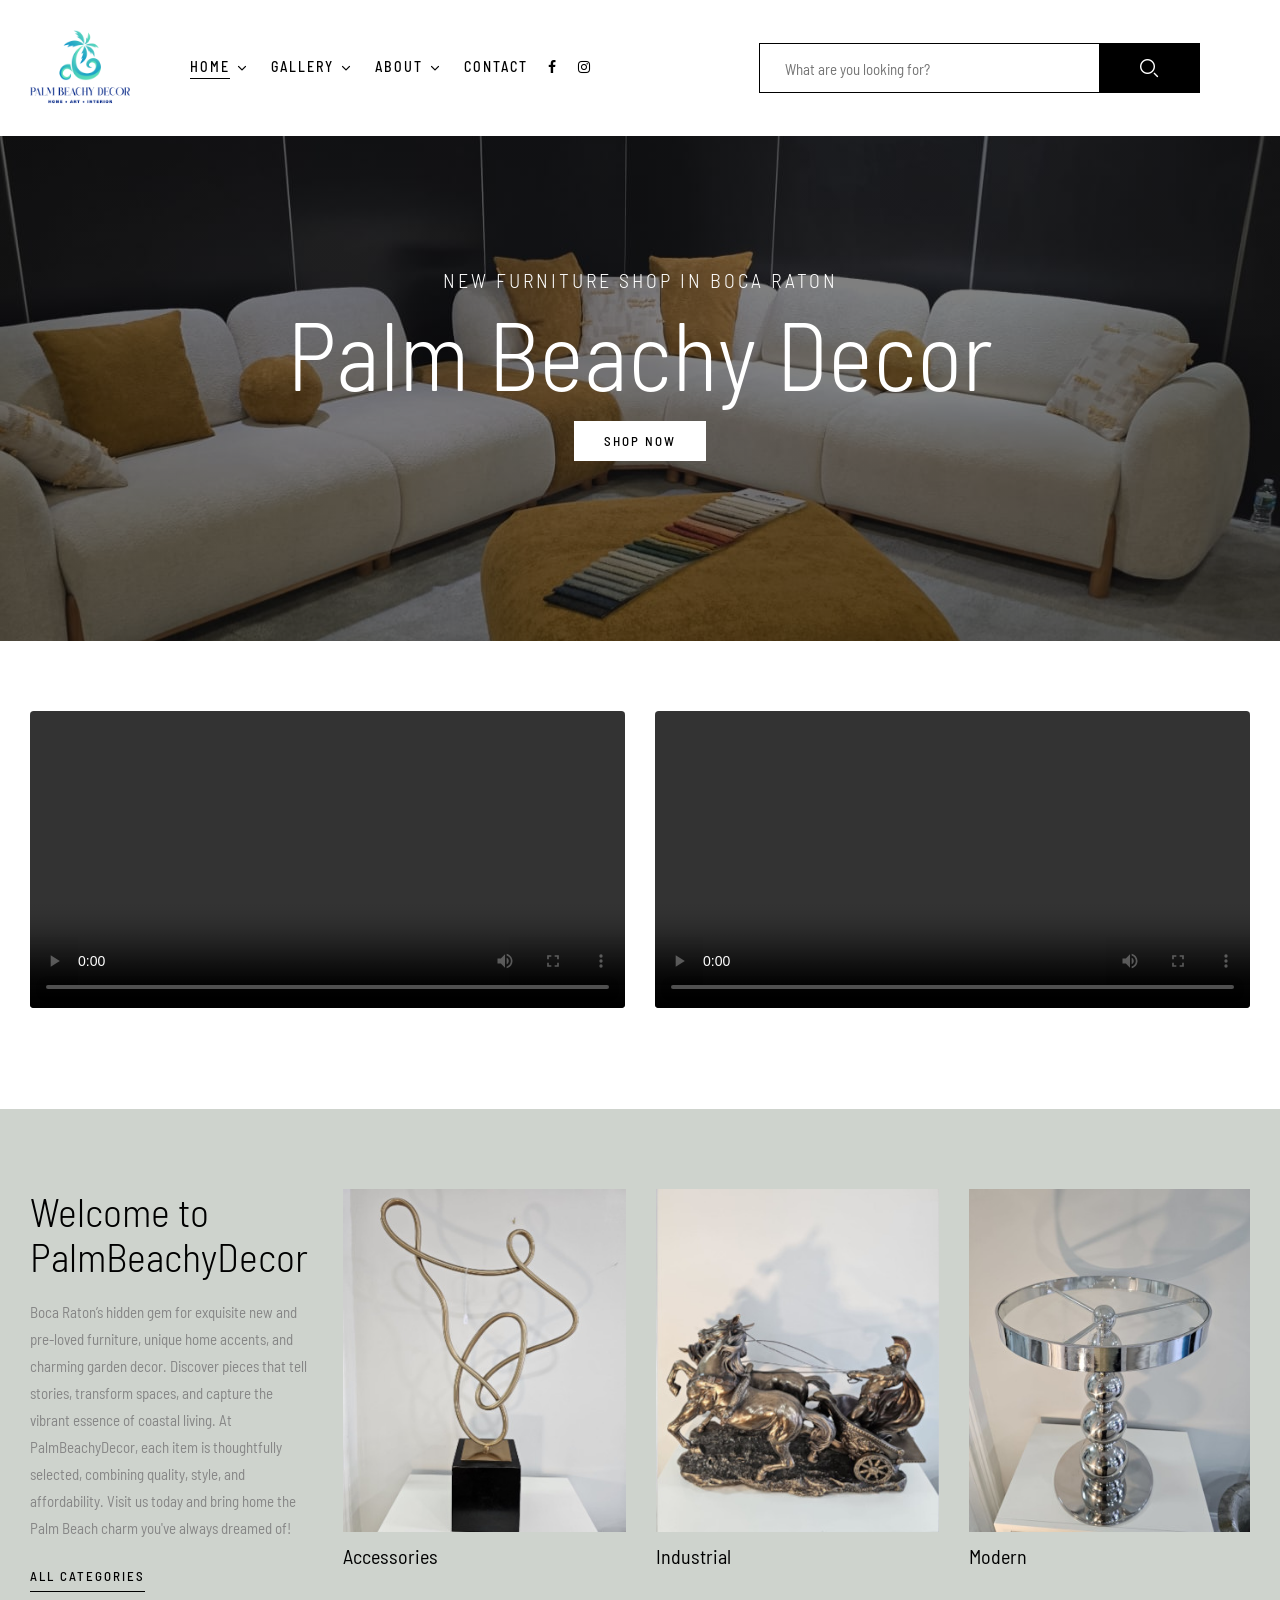
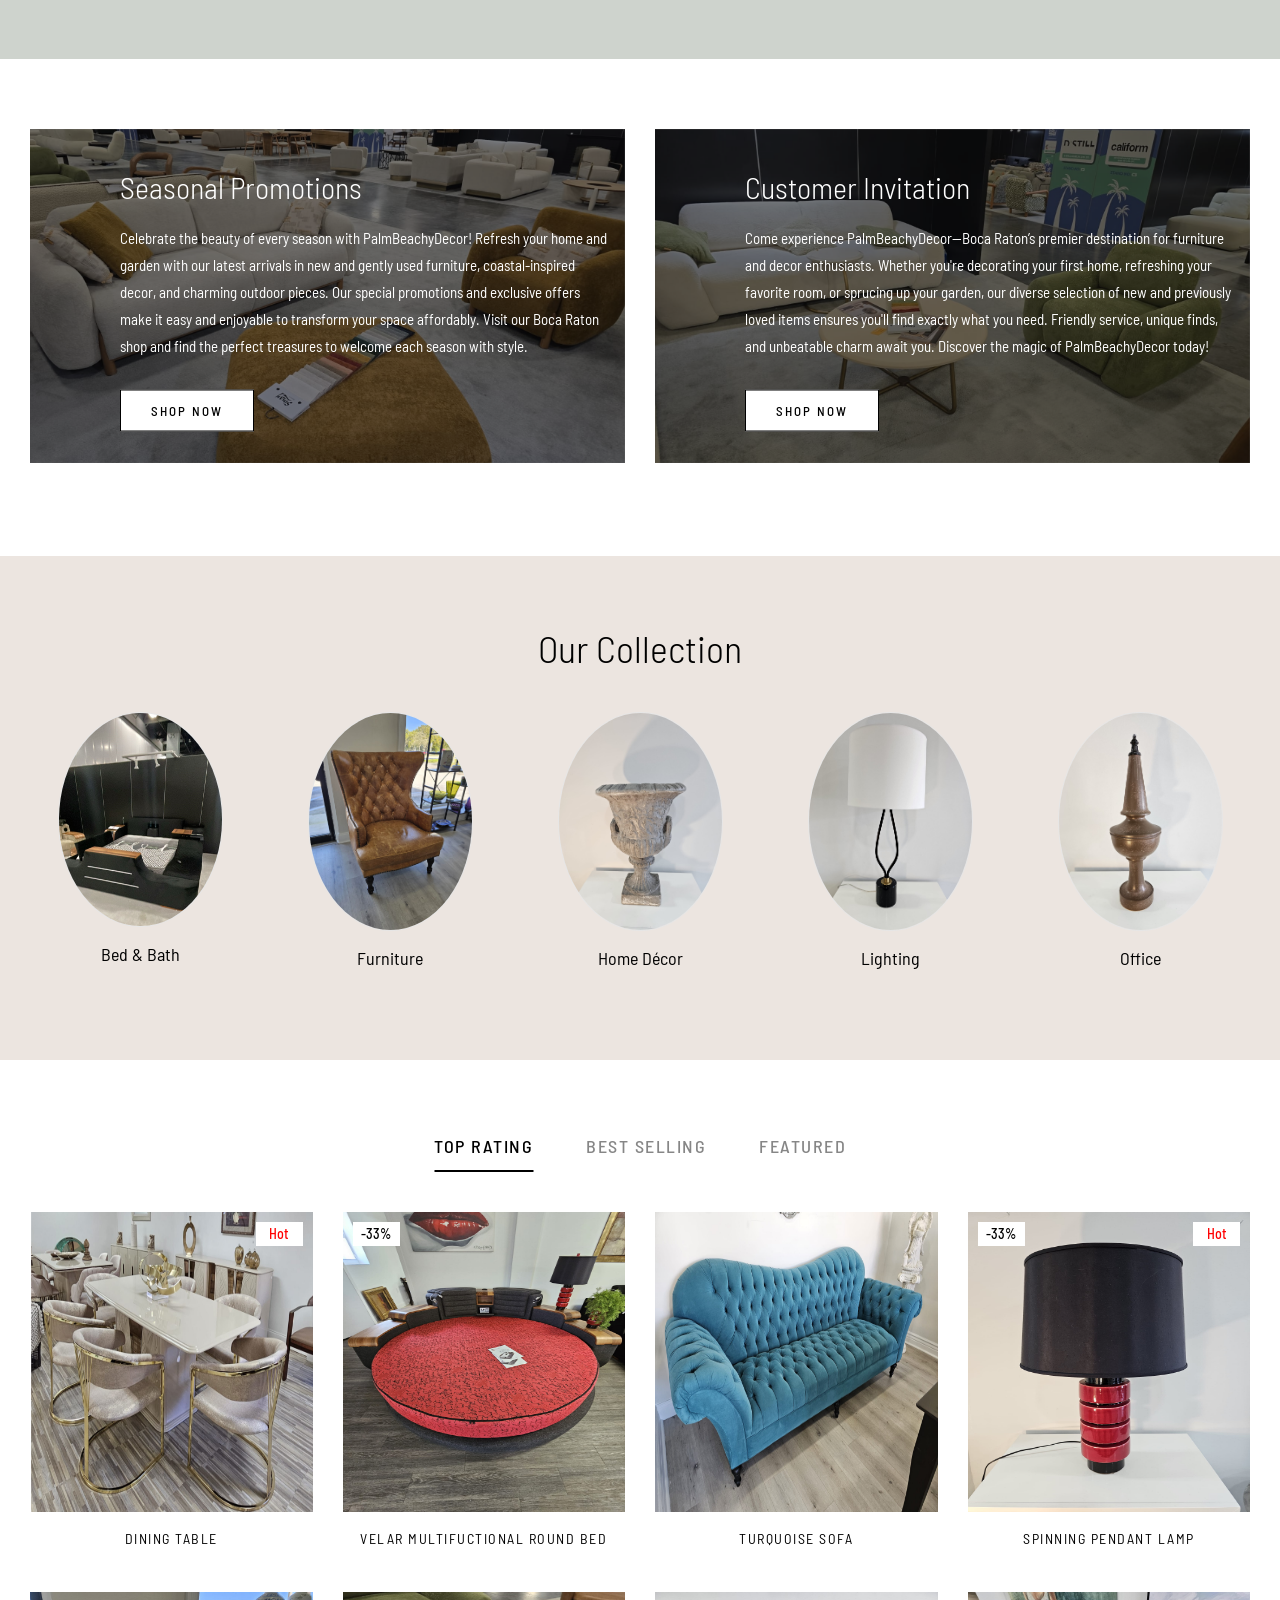
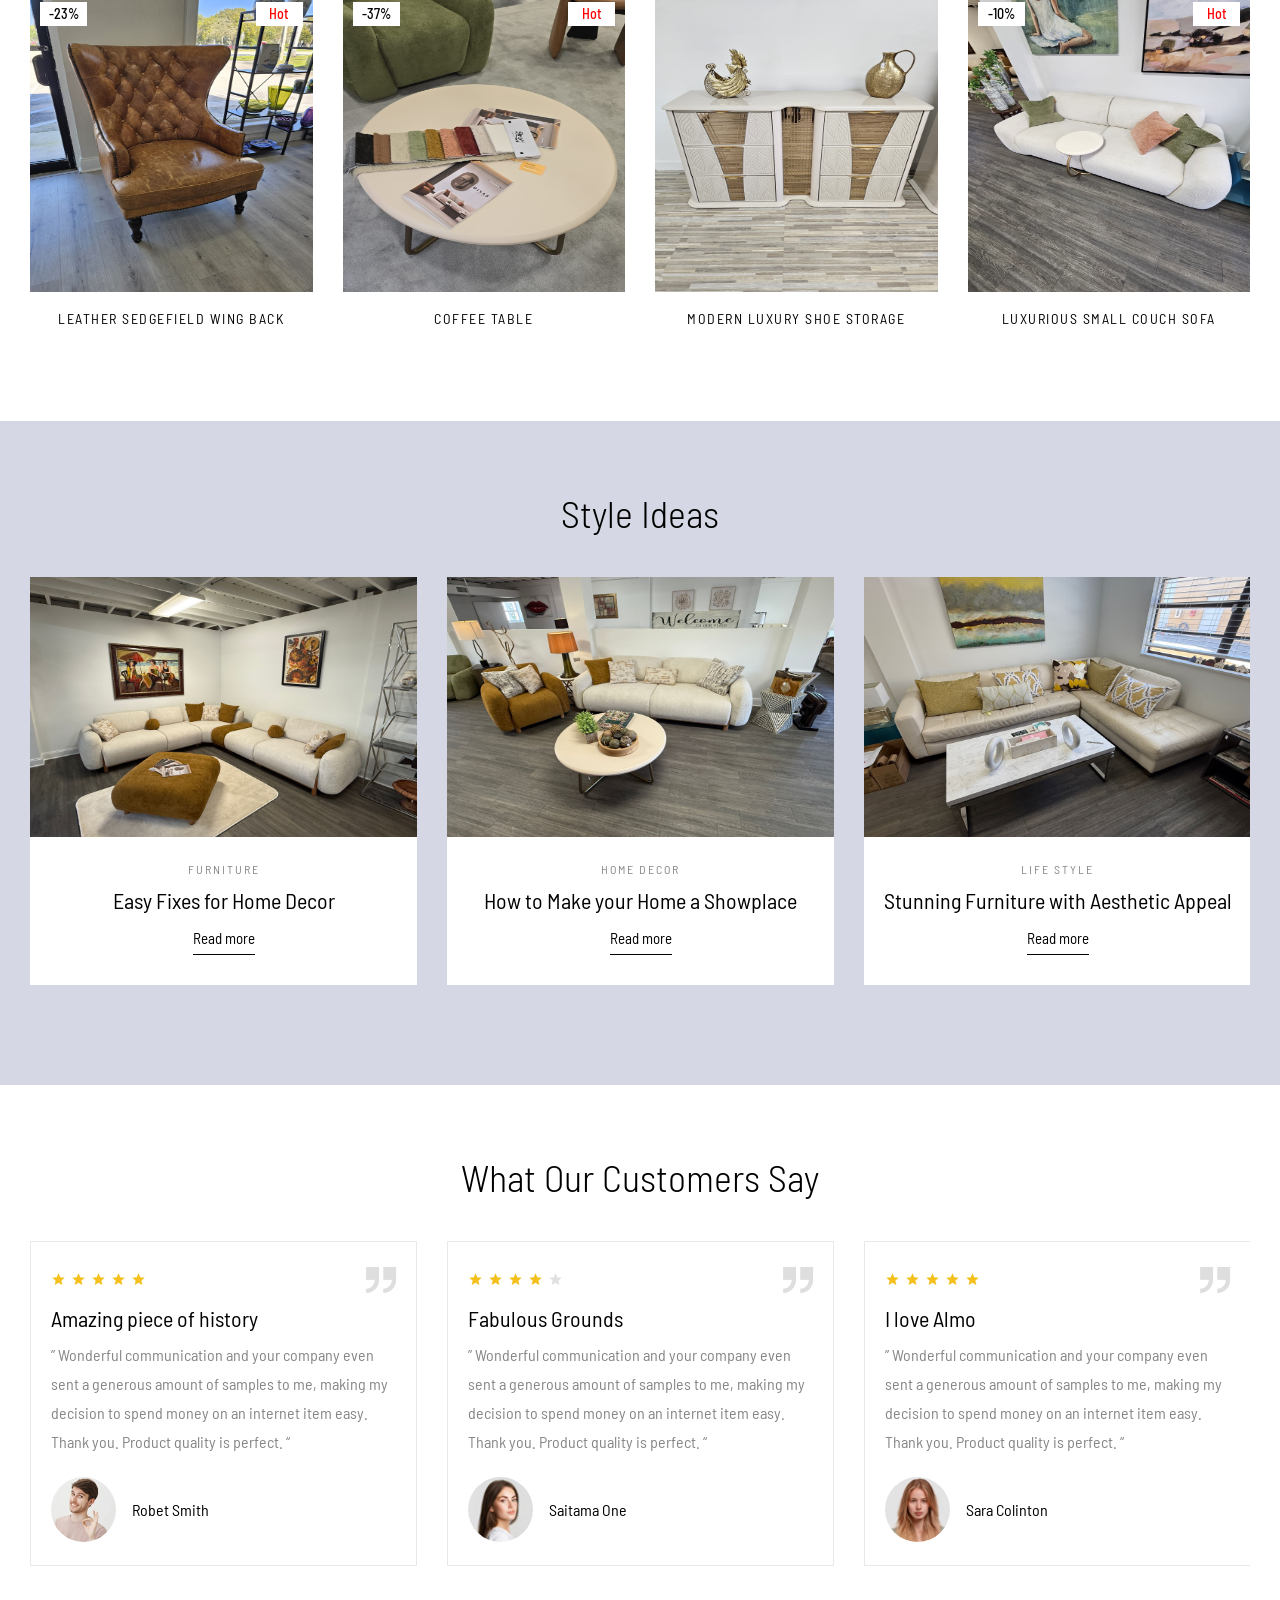
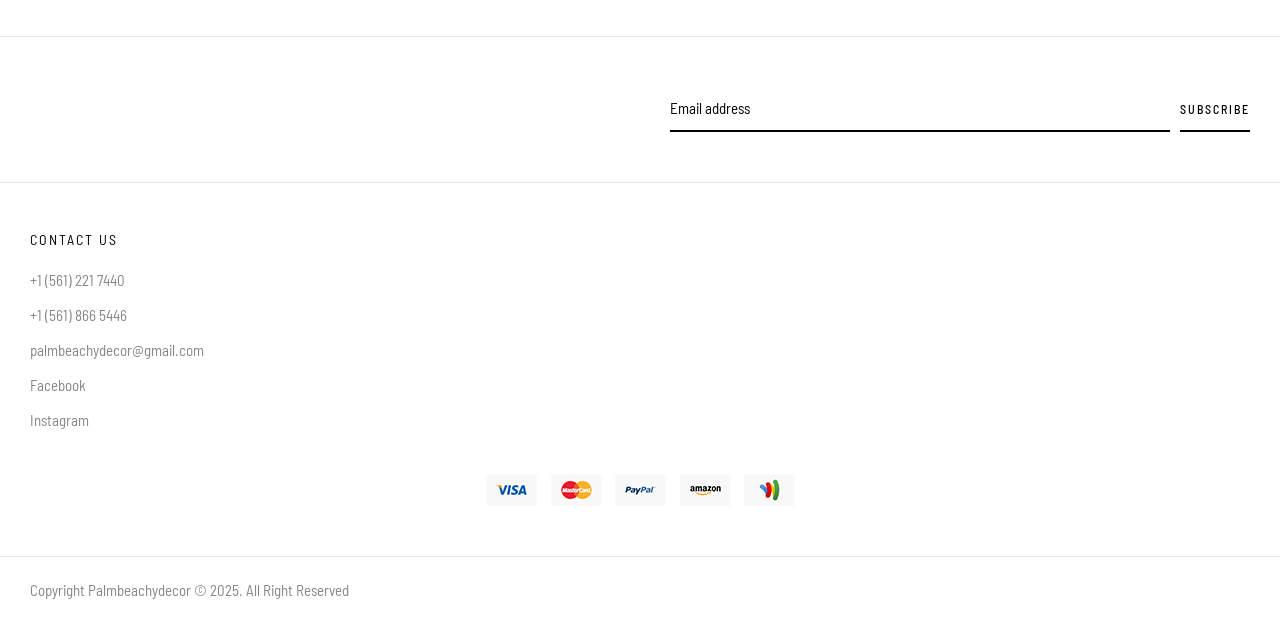
==== commit 115e9a73: "try-ilkar" ====
--- a/index.html
+++ b/index.html
@@ -5,7 +5,16 @@
 		<meta charset="UTF-8">
 		<meta http-equiv="X-UA-Compatible" content="IE=edge">
 		<meta name="viewport" content="width=device-width, initial-scale=1">
-		<title>Home | Palm Beachy Decor</title>
+		<title>Home Décor & Interior Styling | Palm Beachy Decor</title>
+		<meta name="description" content="Perfect objects and details for your home. Discover handcrafted products, pictures, and coastal décor ideas at Palm Beachy Decor. Visit us at 174 Glades Road FL 33432.">
+		<link rel="canonical" href="https://www.palmbeachydecor.com/">
+
+		<!-- <meta property="og:title" content="Palm Beachy Decor – Elegant Home Styling">
+		<meta property="og:description" content="Perfect objects and details for your home. Handcrafted décor and coastal inspiration.">
+		<meta property="og:image" content="https://www.palmbeachydecor.com/assets/img/mylogo.png">
+		<meta property="og:url" content="https://www.palmbeachydecor.com/">
+		<meta property="og:type" content="website"> -->
+
 		
 		<!-- Favicon -->
 		<link rel="shortcut icon" type="image/x-icon" href="./assets/img/mylogo.png">
@@ -28,6 +37,30 @@
 		<!-- Google Web Fonts -->
 		<link href="https://fonts.googleapis.com/css2?family=Barlow+Semi+Condensed:wght@100;200;300;400;500;600;700&display=swap" rel="stylesheet">
 		<link href="https://fonts.googleapis.com/css?family=EB+Garamond:100,100italic,200,200italic,300,300italic,400,400italic,500,500italic,600,600italic,700,700italic,800,800italic,900,900italic&display=swap" rel="stylesheet">
+
+		<script type="application/ld+json">
+			{
+			  "@context": "https://schema.org",
+			  "@type": "LocalBusiness",
+			  "name": "Palm Beachy Decor",
+			  "image": "https://www.palmbeachydecor.com/assets/img/mylogo.png",
+			  "address": {
+				"@type": "PostalAddress",
+				"streetAddress": "174 Glades Road",
+				"addressLocality": "Boca Raton",
+				"addressRegion": "FL",
+				"postalCode": "33432",
+				"addressCountry": "US"
+			  },
+			  "telephone": "+1-561-866-5446",
+			  "url": "https://www.palmbeachydecor.com",
+			  "sameAs": [
+				"https://www.facebook.com/profile.php?id=61573055277568",
+				"https://www.instagram.com/palmbeachy.decor/"
+			  ]
+			}
+			</script>
+			
 	
 	<style>
 		/* The Modal (Background) */
@@ -125,10 +158,7 @@
 					</div>
 
 					<div class="header-mobile-fixed">
-						<!-- Shop -->
-						<div class="shop-page">
-							<a href="shop-grid-left.html"><i class="wpb-icon-shop"></i></a>
-						</div>
+					
 
 						<!-- Login -->
 						<div class="my-account">
@@ -154,7 +184,7 @@
 						<div class="section-padding">
 							<div class="section-container large p-l-r">
 								<div class="row">
-									<div class="col-xl-6 col-lg-8 col-md-12 col-sm-12 col-12 header-left" style="display: flex;align-items: center;">
+									<div class="col-xl-7 col-lg-8 col-md-12 col-sm-12 col-12 header-left" style="display: flex;align-items: center;">
 										<div class="site-logo">
 											<a href="index.html">
 												<img  src="./assets/img/mylogo.png" alt="Ruper – Furniture HTML Theme" />
@@ -168,8 +198,9 @@
 														<a href="index.html"><span class="menu-item-text">Home</span></a>
 													
 													</li>
+											
 													<li class="level-0 menu-item menu-item-has-children">
-														<a href="shop-grid-left.html"><span class="menu-item-text">Shop</span></a>
+														<a href="gallery.html"><span class="menu-item-text">Gallery</span></a>
 														
 													</li>
 													
@@ -192,7 +223,7 @@
 										</div>
 									</div>
 
-									<div class="col-xl-6 col-lg-4 col-md-12 col-sm-12 col-12 header-right">
+									<div class="col-xl-5 col-lg-4 col-md-12 col-sm-12 col-12 header-right">
 										<div class="header-search-form hidden-md hidden-sm hidden-xs">
 											<form role="search" method="get" class="search-from ajax-search" action="index.html">
 												<div class="search-box">
@@ -201,22 +232,22 @@
 														<div class="result-search-products">
 															<ul class="items-search">
 																<li class="item-search">
-																	<a class="item-image" href="shop-details.html">
+																	<a class="item-image" href="gallery.html">
 																		<img class="pull-left" src="media/product/3.jpg">
 																	</a>
 																	<div class="item-content">
-																		<a href="shop-details.html" title="Chair Oak Matt Lacquered">
+																		<a href="gallery.html" title="Chair Oak Matt Lacquered">
 																			<span>Chair Oak Matt Lacquered</span>
 																		</a>
 																		<div class="price">$150.00</div>
 																	</div>
 																</li>
 																<li class="item-search">
-																	<a class="item-image" href="shop-details.html">
+																	<a class="item-image" href="gallery.html">
 																		<img class="pull-left" src="media/product/1.jpg">
 																	</a>
 																	<div class="item-content">
-																		<a href="shop-details.html" title="Zunkel Schwarz">
+																		<a href="gallery.html" title="Zunkel Schwarz">
 																			<span>Zunkel Schwarz</span>
 																		</a>
 																		<div class="price">$100.00</div>
@@ -256,7 +287,7 @@
 										<h4 class="subtitle">NEW FURNITURE SHOP IN BOCA RATON</h4>
 										<h2 class="title">Palm Beachy Decor</h2>
 										<!-- <div class="description">UP TO 60% OFF</div> -->
-										<a class="button button-white" href="shop-grid-left.html">SHOP NOW</a>
+										<a class="button button-white" href="gallery.html">SHOP NOW</a>
 									</div>
 								</div>
 							</section>
@@ -269,62 +300,24 @@
 											<div class="block-content">
 												<div class="product-cats-list">
 													<div class="row">
-														<div class="col-md-3 col-sm-6 sm-m-b-30">
-															<div class="item-product-cat-content">
-																<a href="shop-grid-left.html">
-																	<div class="item-image">
-																		<img width="330" style="height: 300px;" src="./assets/img/45.jpg" alt="bed-bath">
-																	</div>
-																</a>			
-																<div class="product-cat-content-info">
-																	<h2 class="item-title">
-																		<a href="shop-grid-left.html">SOFA SALE</a>
-																	</h2>
-																</div>
-															</div>
-														</div>
-														<div class="col-md-3 col-sm-6 sm-m-b-30">
-															<div class="item-product-cat-content">
-																<a href="shop-grid-left.html">
-																	<div class="item-image">
-																		<img width="330"style="height: 300px;" src="./assets/img/39.jpg" alt="furniture">
-																	</div>
-																</a>			
-																<div class="product-cat-content-info">
-																	<h2 class="item-title">
-																		<a href="shop-grid-left.html">DINING SALE</a>
-																	</h2>
-																</div>
-															</div>
-														</div>
-														<div class="col-md-3 col-sm-6">
-															<div class="item-product-cat-content">
-																<a href="shop-grid-left.html">
-																	<div class="item-image">
-																		<img width="330" style="height: 300px;" src="./assets/img/50.jpg" alt="home-decor">
-																	</div>
-																</a>			
-																<div class="product-cat-content-info">
-																	<h2 class="item-title">
-																		<a href="shop-grid-left.html">BED SALE</a>
-																	</h2>
-																</div>
-															</div>
-														</div>
-														<div class="col-md-3 col-sm-6">
-															<div class="item-product-cat-content">
-																<a href="shop-grid-left.html">
-																	<div class="item-image">
-																		<img width="330" style="height: 300px;" src="./assets/img/30.jpg" alt="lighting">
-																	</div>
-																</a>			
-																<div class="product-cat-content-info">
-																	<h2 class="item-title">
-																		<a href="shop-grid-left.html">ACCESSORIES SALE</a>
-																	</h2>
-																</div>
-															</div>
-														</div>
+														<div class="col-md-6 mb-4">
+															<div class="ratio ratio-16x9">
+															  <video controls class="rounded shadow w-100">
+																<source src="assets/video/1.mp4" type="video/mp4">
+																Your browser does not support the video tag.
+															  </video>
+															</div>
+														  </div>
+													  
+														  <!-- Video 2 -->
+														  <div class="col-md-6 mb-4">
+															<div class="ratio ratio-16x9">
+															  <video controls class="rounded shadow w-100">
+																<source src="assets/video/2.mp4" type="video/mp4">
+																Your browser does not support the video tag.
+															  </video>
+															</div>
+														  </div>
 													</div>
 												</div>
 											</div>
@@ -344,7 +337,7 @@
 														<div class="product-cats-intro">
 															<h2 class="title">Welcome to <br> PalmBeachyDecor</h2>
 															<div class="description">Boca Raton’s hidden gem for exquisite new and pre-loved furniture, unique home accents, and charming garden decor. Discover pieces that tell stories, transform spaces, and capture the vibrant essence of coastal living. At PalmBeachyDecor, each item is thoughtfully selected, combining quality, style, and affordability. Visit us today and bring home the Palm Beach charm you've always dreamed of!</div>
-															<div class="link"><a href="shop-grid-left.html">All Categories</a></div>
+															<div class="link"><a href="gallery.html">All Categories</a></div>
 														</div>
 													</div>
 												</div>
@@ -353,56 +346,56 @@
 														<div class="slick-sliders content-category" data-dots="0" data-slidestoscroll="true" data-nav="1" data-columns4="2" data-columns3="3" data-columns2="3" data-columns1="3" data-columns1440="3" data-columns="3">
 															<div class="item item-product-cat slick-slide">	
 																<div class="item-product-cat-content">
-																	<a href="shop-grid-left.html">
+																	<a href="gallery.html">
 																		<div class="item-image">
 																			<img width="330" height="400" src="assets/img/cat-233.jpg" alt="bed-bath">
 																		</div>
 																	</a>			
 																	<div class="product-cat-content-info">
 																		<h2 class="item-title">
-																			<a href="shop-grid-left.html">Accessories</a>
+																			<a href="gallery.html">Accessories</a>
 																		</h2>
 																	</div>
 																</div>
 															</div>
 															<div class="item item-product-cat slick-slide">	
 																<div class="item-product-cat-content">
-																	<a href="shop-grid-left.html">
+																	<a href="gallery.html">
 																		<div class="item-image">
 																			<img width="330" height="400" src="assets/img/cat-255.jpg" alt="furniture">
 																		</div>
 																	</a>			
 																	<div class="product-cat-content-info">
 																		<h2 class="item-title">
-																			<a href="shop-grid-left.html">Industrial</a>
+																			<a href="gallery.html">Industrial</a>
 																		</h2>
 																	</div>
 																</div>
 															</div>
 															<div class="item item-product-cat slick-slide">	
 																<div class="item-product-cat-content">
-																	<a href="shop-grid-left.html">
+																	<a href="gallery.html">
 																		<div class="item-image">
 																			<img width="330" height="400" src="assets/img/cat-277.jpg" alt="home-decor">
 																		</div>
 																	</a>			
 																	<div class="product-cat-content-info">
 																		<h2 class="item-title">
-																			<a href="shop-grid-left.html">Modern</a>
+																			<a href="gallery.html">Modern</a>
 																		</h2>
 																	</div>
 																</div>
 															</div>
 															<div class="item item-product-cat slick-slide">	
 																<div class="item-product-cat-content">
-																	<a href="shop-grid-left.html">
+																	<a href="gallery.html">
 																		<div class="item-image">
 																			<img width="330" height="400" src="assets/img/987.jpg" alt="lighting">
 																		</div>
 																	</a>			
 																	<div class="product-cat-content-info">
 																		<h2 class="item-title">
-																			<a href="shop-grid-left.html">Pictures</a>
+																			<a href="gallery.html">Pictures</a>
 																		</h2>
 																	</div>
 																</div>
@@ -429,14 +422,14 @@
 																<div class="banner-image">
 																	<!-- Black Overlay Div -->
 																	<div class="black-overlay"></div>
-																	<a href="shop-grid-left.html">
+																	<a href="gallery.html">
 																		<img width="691" height="400" src="./assets/img/53.jpg" alt="Banner Image">
 																	</a>
 																</div>
 																<div class="banner-wrapper-infor">
 																	<div class="info">
 																		<div class="content">
-																			<a class="link-title" href="shop-grid-left.html">
+																			<a class="link-title" href="gallery.html">
 																				<h2 class="title-banner" style="color: #fff;">Seasonal Promotions</h2>
 																			</a>
 																			<div class="banner-image-description">
@@ -444,7 +437,7 @@
 																					Celebrate the beauty of every season with PalmBeachyDecor! Refresh your home and garden with our latest arrivals in new and gently used furniture, coastal-inspired decor, and charming outdoor pieces. Our special promotions and exclusive offers make it easy and enjoyable to transform your space affordably. Visit our Boca Raton shop and find the perfect treasures to welcome each season with style.
 																				</p>
 																			</div>
-																			<a class="button button-outline white" href="shop-grid-left.html">SHOP NOW</a>
+																			<a class="button button-outline white" href="gallery.html">SHOP NOW</a>
 																		</div>
 																	</div>
 																</div>
@@ -460,14 +453,14 @@
 																<div class="banner-image">
 																	<!-- Black Overlay Div -->
 																	<div class="black-overlay"></div>
-																	<a href="shop-grid-left.html">
+																	<a href="gallery.html">
 																		<img width="691" height="400" src="./assets/img/54.jpg" alt="Banner Image">
 																	</a>
 																</div>
 																<div class="banner-wrapper-infor">
 																	<div class="info">
 																		<div class="content">
-																			<a class="link-title" href="shop-grid-left.html">
+																			<a class="link-title" href="gallery.html">
 																				<h2 class="title-banner" style="color: #fff;">Customer Invitation</h2>
 																			</a>
 																			<div class="banner-image-description">
@@ -475,7 +468,7 @@
 																					Come experience PalmBeachyDecor—Boca Raton’s premier destination for furniture and decor enthusiasts. Whether you're decorating your first home, refreshing your favorite room, or sprucing up your garden, our diverse selection of new and previously loved items ensures you'll find exactly what you need. Friendly service, unique finds, and unbeatable charm await you. Discover the magic of PalmBeachyDecor today!
 																				</p>
 																			</div>
-																			<a class="button button-outline white" href="shop-grid-left.html">SHOP NOW</a>
+																			<a class="button button-outline white" href="gallery.html">SHOP NOW</a>
 																		</div>
 																	</div>
 																</div>
@@ -500,84 +493,84 @@
 													<div class="slick-sliders content-category" data-dots="0" data-slidestoscroll="true" data-nav="1" data-columns4="2" data-columns3="3" data-columns2="4" data-columns1="5" data-columns1440="5" data-columns="5">
 														<div class="item item-product-cat slick-slide">	
 															<div class="item-product-cat-content">
-																<a href="shop-grid-left.html">
+																<a href="gallery.html">
 																	<div class="item-image">
 																		<img width="258" height="258" src="./assets/img/51.jpg" alt="bed-bath">
 																	</div>
 																</a>			
 																<div class="product-cat-content-info">
 																	<h2 class="item-title">
-																		<a href="shop-grid-left.html">Bed & Bath</a>
+																		<a href="gallery.html">Bed & Bath</a>
 																	</h2>
 																</div>
 															</div>
 														</div>
 														<div class="item item-product-cat slick-slide">	
 															<div class="item-product-cat-content">
-																<a href="shop-grid-left.html">
+																<a href="gallery.html">
 																	<div class="item-image">
 																		<img width="258" height="258" src="./assets/img/48.jpg" alt="furniture">
 																	</div>
 																</a>			
 																<div class="product-cat-content-info">
 																	<h2 class="item-title">
-																		<a href="shop-grid-left.html">Furniture</a>
+																		<a href="gallery.html">Furniture</a>
 																	</h2>
 																</div>
 															</div>
 														</div>
 														<div class="item item-product-cat slick-slide">	
 															<div class="item-product-cat-content">
-																<a href="shop-grid-left.html">
+																<a href="gallery.html">
 																	<div class="item-image">
 																		<img width="258" height="258" src="./assets/img/22.jpg" alt="home-decor">
 																	</div>
 																</a>			
 																<div class="product-cat-content-info">
 																	<h2 class="item-title">
-																		<a href="shop-grid-left.html">Home Décor</a>
+																		<a href="gallery.html">Home Décor</a>
 																	</h2>
 																</div>
 															</div>
 														</div>
 														<div class="item item-product-cat slick-slide">	
 															<div class="item-product-cat-content">
-																<a href="shop-grid-left.html">
+																<a href="gallery.html">
 																	<div class="item-image">
 																		<img width="258" height="258" src="./assets/img/4.jpg" alt="lighting">
 																	</div>
 																</a>			
 																<div class="product-cat-content-info">
 																	<h2 class="item-title">
-																		<a href="shop-grid-left.html">Lighting</a>
+																		<a href="gallery.html">Lighting</a>
 																	</h2>
 																</div>
 															</div>
 														</div>
 														<div class="item item-product-cat slick-slide">	
 															<div class="item-product-cat-content">
-																<a href="shop-grid-left.html">
+																<a href="gallery.html">
 																	<div class="item-image">
 																		<img width="258" height="258" src="./assets/img/5.jpg" alt="office">
 																	</div>
 																</a>			
 																<div class="product-cat-content-info">
 																	<h2 class="item-title">
-																		<a href="shop-grid-left.html">Office</a>
+																		<a href="gallery.html">Office</a>
 																	</h2>
 																</div>
 															</div>
 														</div>
 														<div class="item item-product-cat slick-slide">	
 															<div class="item-product-cat-content">
-																<a href="shop-grid-left.html">
+																<a href="gallery.html">
 																	<div class="item-image">
 																		<img width="258" height="258" src="./assets/img/19.jpg" alt="outdoor">
 																	</div>
 																</a>			
 																<div class="product-cat-content-info">
 																	<h2 class="item-title">
-																		<a href="shop-grid-left.html">Outdoor</a>
+																		<a href="gallery.html">Outdoor</a>
 																	</h2>
 																</div>
 															</div>
@@ -618,7 +611,7 @@
 																				<div class="hot">Hot</div>
 																			</div>
 																			<div class="product-thumb-hover">
-																				<a href="shop-details.html">
+																				<a href="gallery.html">
 																					<img width="600" style="height: 300px;" src="./assets/img/39.jpg" class="post-image" alt="">
 																					<img width="600" style="height: 300px;" src="./assets/img/39.jpg" class="hover-image back" alt="">
 																				</a>
@@ -632,7 +625,7 @@
 																		</div>
 																		<div class="products-content">
 																			<div class="contents text-center">
-																				<h3 class="product-title"><a href="shop-details.html">Dining Table</a></h3>
+																				<h3 class="product-title"><a href="gallery.html">Dining Table</a></h3>
 																				<!-- <span class="price">$150.00</span> -->
 																			</div>
 																		</div>
@@ -647,9 +640,9 @@
 																				<div class="onsale">-33%</div>
 																			</div>
 																			<div class="product-thumb-hover">
-																				<a href="shop-details.html">
-																					<img width="600" style="height: 300px;" src="./assets/img/61.jpg" class="post-image" alt="">
-																					<img width="600" style="height: 300px;" src="./assets/img/56.jpg" class="hover-image back" alt="">
+																				<a href="gallery.html">
+																					<img width="600" style="height: 300px;" src="./assets/img/782.jpg" class="post-image" alt="">
+																					<img width="600" style="height: 300px;" src="./assets/img/782.jpg" class="hover-image back" alt="">
 																				</a>
 																			</div>		
 																			<div class="product-button">
@@ -661,7 +654,63 @@
 																		</div>
 																		<div class="products-content">
 																			<div class="contents text-center">
-																				<h3 class="product-title"><a href="shop-details.html">Pillar Dining Table Round</a></h3>
+																				<h3 class="product-title"><a href="gallery.html">Velar Multifuctional Round Bed</a></h3>
+																	
+																			</div>
+																		</div>
+																	</div>
+																</div>
+															</div>
+															<div class="col-xl-3 col-lg-4 col-md-4 col-sm-6">
+																<div class="items">
+																	<div class="products-entry clearfix product-wapper">
+																		<div class="products-thumb">
+																			<div class="product-thumb-hover">
+																				<a href="gallery.html">
+																					<img width="600" style="height: 300px;" src="./assets/img/45.jpg" class="post-image" alt="">
+																					<img width="600" style="height: 300px;" src="./assets/img/45.jpg" class="hover-image back" alt="">
+																				</a>
+																			</div>		
+																			<div class="product-button">
+																				
+																				<span class="product-quickview" data-title="Quick View">
+																					<a href="index.html#" class="quickview quickview-button">Quick View <i class="icon-search"></i></a>
+																				</span>		
+																			</div>
+																		</div>
+																		<div class="products-content">
+																			<div class="contents text-center">
+																				<h3 class="product-title"><a href="gallery.html">Turquoise sofa</a></h3>
+																				<!-- <span class="price">$150.00</span> -->
+																			</div>
+																		</div>
+																	</div>
+																</div>
+															</div>
+															<div class="col-xl-3 col-lg-4 col-md-4 col-sm-6">
+																<div class="items">
+																	<div class="products-entry clearfix product-wapper">
+																		<div class="products-thumb">
+																			<div class="product-lable">
+																				<div class="onsale">-33%</div>
+																				<div class="hot">Hot</div>
+																			</div>
+																			<div class="product-thumb-hover">
+																				<a href="gallery.html">
+																					<img width="600" style="height: 300px;" src="./assets/img/27.jpg" class="post-image" alt="">
+																					<img width="600" style="height: 300px;" src="./assets/img/8.jpg" class="hover-image back" alt="">
+																				</a>
+																			</div>		
+																			<div class="product-button">
+																				
+																				<span class="product-quickview" data-title="Quick View">
+																					<a href="index.html#" class="quickview quickview-button">Quick View <i class="icon-search"></i></a>
+																				</span>		
+																			</div>
+																		</div>
+																		<div class="products-content">
+																			<div class="contents text-center">
+																				<h3 class="product-title"><a href="gallery.html">Spinning pendant lamp</a></h3>
 																				<!-- <span class="price">
 																					<del aria-hidden="true"><span>$150.00</span></del> 
 																					<ins><span>$100.00</span></ins>
@@ -675,10 +724,14 @@
 																<div class="items">
 																	<div class="products-entry clearfix product-wapper">
 																		<div class="products-thumb">
-																			<div class="product-thumb-hover">
-																				<a href="shop-details.html">
-																					<img width="600" style="height: 300px;" src="./assets/img/45.jpg" class="post-image" alt="">
-																					<img width="600" style="height: 300px;" src="./assets/img/7.jpg" class="hover-image back" alt="">
+																			<div class="product-lable">
+																				<div class="onsale">-23%</div>
+																				<div class="hot">Hot</div>
+																			</div>
+																			<div class="product-thumb-hover">
+																				<a href="gallery.html">
+																					<img width="600" style="height: 300px;" src="./assets/img/48.jpg" class="post-image" alt="">
+																					<img width="600" style="height: 300px;" src="./assets/img/48.jpg" class="hover-image back" alt="">
 																				</a>
 																			</div>		
 																			<div class="product-button">
@@ -690,37 +743,155 @@
 																		</div>
 																		<div class="products-content">
 																			<div class="contents text-center">
-																				<h3 class="product-title"><a href="shop-details.html">Mags Sofa 2.5 Seater</a></h3>
+																				<h3 class="product-title"><a href="gallery.html">Leather Sedgefield Wing Back</a></h3>
+																				<!-- <span class="price">
+																					<del aria-hidden="true"><span>$100.00</span></del> 
+																					<ins><span>$90.00</span></ins>
+																				</span> -->
+																			</div>
+																		</div>
+																	</div>
+																</div>
+															</div>
+															<div class="col-xl-3 col-lg-4 col-md-4 col-sm-6">
+																<div class="items">
+																	<div class="products-entry clearfix product-wapper">
+																		<div class="products-thumb">
+																			<div class="product-lable">
+																				<div class="onsale">-37%</div>
+																				<div class="hot">Hot</div>
+																			</div>
+																			<div class="product-thumb-hover">
+																				<a href="gallery.html">
+																					<img width="600" style="height: 300px;" src="./assets/img/56.jpg" class="post-image" alt="">
+																					<img width="600" style="height: 300px;" src="./assets/img/56.jpg" class="hover-image back" alt="">
+																				</a>
+																			</div>		
+																			<div class="product-button">
+																				
+																				<span class="product-quickview" data-title="Quick View">
+																					<a href="index.html#" class="quickview quickview-button">Quick View <i class="icon-search"></i></a>
+																				</span>		
+																			</div>
+																		</div>
+																		<div class="products-content">
+																			<div class="contents text-center">
+																				<h3 class="product-title"><a href="gallery.html">Coffee Table</a></h3>
+																
+																			</div>
+																		</div>
+																	</div>
+																</div>
+															</div>
+															<div class="col-xl-3 col-lg-4 col-md-4 col-sm-6">
+																<div class="items">
+																	<div class="products-entry clearfix product-wapper">
+																		<div class="products-thumb">
+																			<div class="product-thumb-hover">
+																				<a href="gallery.html">
+																					<img width="600" style="height: 300px;" src="./assets/img/786.jpg" class="post-image" alt="">
+																					<img width="600" style="height: 300px;" src="./assets/img/786.jpg" class="hover-image back" alt="">
+																				</a>
+																			</div>		
+																			<div class="product-button">
+																				
+																				<span class="product-quickview" data-title="Quick View">
+																					<a href="index.html#" class="quickview quickview-button">Quick View <i class="icon-search"></i></a>
+																				</span>		
+																			</div>
+																		</div>
+																		<div class="products-content">
+																			<div class="contents text-center">
+																				<h3 class="product-title"><a href="gallery.html">Modern Luxury Shoe Storage</a></h3>
+																				<!-- <span class="price">$120.00</span> -->
+																			</div>
+																		</div>
+																	</div>
+																</div>
+															</div>
+															<div class="col-xl-3 col-lg-4 col-md-4 col-sm-6">
+																<div class="items">
+																	<div class="products-entry clearfix product-wapper">
+																		<div class="products-thumb">
+																			<div class="product-lable">
+																				<div class="onsale">-10%</div>
+																				<div class="hot">Hot</div>
+																			</div>
+																			<div class="product-thumb-hover">
+																				<a href="gallery.html">
+																					<img width="600" style="height: 300px;" src="./assets/img/781.jpg" class="post-image" alt="">
+																					<img width="600" style="height: 300px;" src="./assets/img/781.jpg" class="hover-image back" alt="">
+																				</a>
+																			</div>		
+																			<div class="product-button">
+																				
+																				<span class="product-quickview" data-title="Quick View">
+																					<a href="index.html#" class="quickview quickview-button">Quick View <i class="icon-search"></i></a>
+																				</span>		
+																			</div>
+																		</div>
+																		<div class="products-content">
+																			<div class="contents text-center">
+																				<h3 class="product-title"><a href="gallery.html">Luxurious Small Couch Sofa</a></h3>
+																				<!-- <span class="price">
+																					<del aria-hidden="true"><span>$200.00</span></del> 
+																					<ins><span>$180.00</span></ins>
+																				</span> -->
+																			</div>
+																		</div>
+																	</div>
+																</div>
+															</div>
+															<div class="col-xl-3 col-lg-4 col-md-4 col-sm-6 product-loadmore hide">
+																<div class="items">
+																	<div class="products-entry clearfix product-wapper">
+																		<div class="products-thumb">
+																			<div class="product-lable">
+																				<div class="hot">Hot</div>
+																			</div>
+																			<div class="product-thumb-hover">
+																				<a href="gallery.html">
+																					<img width="600" height="600" src="media/product/6.jpg" class="post-image" alt="">
+																					<img width="600" height="600" src="media/product/6-2.jpg" class="hover-image back" alt="">
+																				</a>
+																			</div>		
+																			<div class="product-button">
+																				
+																				<span class="product-quickview" data-title="Quick View">
+																					<a href="index.html#" class="quickview quickview-button">Quick View <i class="icon-search"></i></a>
+																				</span>		
+																			</div>
+																		</div>
+																		<div class="products-content">
+																			<div class="contents text-center">
+																				<h3 class="product-title"><a href="gallery.html">Dining Table</a></h3>
 																				<!-- <span class="price">$150.00</span> -->
 																			</div>
 																		</div>
 																	</div>
 																</div>
 															</div>
-															<div class="col-xl-3 col-lg-4 col-md-4 col-sm-6">
+															<div class="col-xl-3 col-lg-4 col-md-4 col-sm-6 product-loadmore hide">
 																<div class="items">
 																	<div class="products-entry clearfix product-wapper">
 																		<div class="products-thumb">
 																			<div class="product-lable">
 																				<div class="onsale">-33%</div>
-																				<div class="hot">Hot</div>
-																			</div>
-																			<div class="product-thumb-hover">
-																				<a href="shop-details.html">
-																					<img width="600" style="height: 300px;" src="./assets/img/27.jpg" class="post-image" alt="">
-																					<img width="600" style="height: 300px;" src="./assets/img/8.jpg" class="hover-image back" alt="">
+																			</div>
+																			<div class="product-thumb-hover">
+																				<a href="gallery.html">
+																					<img width="600" height="600" src="media/product/4.jpg" class="post-image" alt="">
+																					<img width="600" height="600" src="media/product/4-2.jpg" class="hover-image back" alt="">
 																				</a>
 																			</div>		
 																			<div class="product-button">
 																				
-																				<span class="product-quickview" data-title="Quick View">
-																					<a href="index.html#" class="quickview quickview-button">Quick View <i class="icon-search"></i></a>
-																				</span>		
-																			</div>
-																		</div>
-																		<div class="products-content">
-																			<div class="contents text-center">
-																				<h3 class="product-title"><a href="shop-details.html">Spinning pendant lamp</a></h3>
+																				
+																			</div>
+																		</div>
+																		<div class="products-content">
+																			<div class="contents text-center">
+																				<h3 class="product-title"><a href="gallery.html">Pillar Dining Table Round</a></h3>
 																				<!-- <span class="price">
 																					<del aria-hidden="true"><span>$150.00</span></del> 
 																					<ins><span>$100.00</span></ins>
@@ -730,198 +901,12 @@
 																	</div>
 																</div>
 															</div>
-															<div class="col-xl-3 col-lg-4 col-md-4 col-sm-6">
-																<div class="items">
-																	<div class="products-entry clearfix product-wapper">
-																		<div class="products-thumb">
-																			<div class="product-lable">
-																				<div class="onsale">-23%</div>
-																				<div class="hot">Hot</div>
-																			</div>
-																			<div class="product-thumb-hover">
-																				<a href="shop-details.html">
-																					<img width="600" style="height: 300px;" src="./assets/img/48.jpg" class="post-image" alt="">
-																					<img width="600" style="height: 300px;" src="./assets/img/58.jpg" class="hover-image back" alt="">
-																				</a>
-																			</div>		
-																			<div class="product-button">
-																				
-																				<span class="product-quickview" data-title="Quick View">
-																					<a href="index.html#" class="quickview quickview-button">Quick View <i class="icon-search"></i></a>
-																				</span>		
-																			</div>
-																		</div>
-																		<div class="products-content">
-																			<div class="contents text-center">
-																				<h3 class="product-title"><a href="shop-details.html">Bora Armchair</a></h3>
-																				<!-- <span class="price">
-																					<del aria-hidden="true"><span>$100.00</span></del> 
-																					<ins><span>$90.00</span></ins>
-																				</span> -->
-																			</div>
-																		</div>
-																	</div>
-																</div>
-															</div>
-															<div class="col-xl-3 col-lg-4 col-md-4 col-sm-6">
-																<div class="items">
-																	<div class="products-entry clearfix product-wapper">
-																		<div class="products-thumb">
-																			<div class="product-lable">
-																				<div class="onsale">-37%</div>
-																				<div class="hot">Hot</div>
-																			</div>
-																			<div class="product-thumb-hover">
-																				<a href="shop-details.html">
-																					<img width="600" style="height: 300px;" src="./assets/img/56.jpg" class="post-image" alt="">
-																					<img width="600" style="height: 300px;" src="./assets/img/57.jpg" class="hover-image back" alt="">
-																				</a>
-																			</div>		
-																			<div class="product-button">
-																				
-																				<span class="product-quickview" data-title="Quick View">
-																					<a href="index.html#" class="quickview quickview-button">Quick View <i class="icon-search"></i></a>
-																				</span>		
-																			</div>
-																		</div>
-																		<div class="products-content">
-																			<div class="contents text-center">
-																				<h3 class="product-title"><a href="shop-details.html">Panton Dining Table</a></h3>
-																				<!-- <span class="price">
-																					<del aria-hidden="true"><span>$79.00</span></del> 
-																					<ins><span>$50.00</span></ins>
-																				</span> -->
-																			</div>
-																		</div>
-																	</div>
-																</div>
-															</div>
-															<div class="col-xl-3 col-lg-4 col-md-4 col-sm-6">
-																<div class="items">
-																	<div class="products-entry clearfix product-wapper">
-																		<div class="products-thumb">
-																			<div class="product-thumb-hover">
-																				<a href="shop-details.html">
-																					<img width="600" style="height: 300px;" src="./assets/img/9.jpg" class="post-image" alt="">
-																					<img width="600" style="height: 300px;" src="./assets/img/41.jpg" class="hover-image back" alt="">
-																				</a>
-																			</div>		
-																			<div class="product-button">
-																				
-																				<span class="product-quickview" data-title="Quick View">
-																					<a href="index.html#" class="quickview quickview-button">Quick View <i class="icon-search"></i></a>
-																				</span>		
-																			</div>
-																		</div>
-																		<div class="products-content">
-																			<div class="contents text-center">
-																				<h3 class="product-title"><a href="shop-details.html">Kittchen Table</a></h3>
-																				<!-- <span class="price">$120.00</span> -->
-																			</div>
-																		</div>
-																	</div>
-																</div>
-															</div>
-															<div class="col-xl-3 col-lg-4 col-md-4 col-sm-6">
-																<div class="items">
-																	<div class="products-entry clearfix product-wapper">
-																		<div class="products-thumb">
-																			<div class="product-lable">
-																				<div class="onsale">-10%</div>
-																				<div class="hot">Hot</div>
-																			</div>
-																			<div class="product-thumb-hover">
-																				<a href="shop-details.html">
-																					<img width="600" style="height: 300px;" src="./assets/img/11.jpg" class="post-image" alt="">
-																					<img width="600" style="height: 300px;" src="./assets/img/24.jpg" class="hover-image back" alt="">
-																				</a>
-																			</div>		
-																			<div class="product-button">
-																				
-																				<span class="product-quickview" data-title="Quick View">
-																					<a href="index.html#" class="quickview quickview-button">Quick View <i class="icon-search"></i></a>
-																				</span>		
-																			</div>
-																		</div>
-																		<div class="products-content">
-																			<div class="contents text-center">
-																				<h3 class="product-title"><a href="shop-details.html">Mundo Sofa With Cushion</a></h3>
-																				<!-- <span class="price">
-																					<del aria-hidden="true"><span>$200.00</span></del> 
-																					<ins><span>$180.00</span></ins>
-																				</span> -->
-																			</div>
-																		</div>
-																	</div>
-																</div>
-															</div>
 															<div class="col-xl-3 col-lg-4 col-md-4 col-sm-6 product-loadmore hide">
 																<div class="items">
 																	<div class="products-entry clearfix product-wapper">
 																		<div class="products-thumb">
-																			<div class="product-lable">
-																				<div class="hot">Hot</div>
-																			</div>
-																			<div class="product-thumb-hover">
-																				<a href="shop-details.html">
-																					<img width="600" height="600" src="media/product/6.jpg" class="post-image" alt="">
-																					<img width="600" height="600" src="media/product/6-2.jpg" class="hover-image back" alt="">
-																				</a>
-																			</div>		
-																			<div class="product-button">
-																				
-																				<span class="product-quickview" data-title="Quick View">
-																					<a href="index.html#" class="quickview quickview-button">Quick View <i class="icon-search"></i></a>
-																				</span>		
-																			</div>
-																		</div>
-																		<div class="products-content">
-																			<div class="contents text-center">
-																				<h3 class="product-title"><a href="shop-details.html">Dining Table</a></h3>
-																				<!-- <span class="price">$150.00</span> -->
-																			</div>
-																		</div>
-																	</div>
-																</div>
-															</div>
-															<div class="col-xl-3 col-lg-4 col-md-4 col-sm-6 product-loadmore hide">
-																<div class="items">
-																	<div class="products-entry clearfix product-wapper">
-																		<div class="products-thumb">
-																			<div class="product-lable">
-																				<div class="onsale">-33%</div>
-																			</div>
-																			<div class="product-thumb-hover">
-																				<a href="shop-details.html">
-																					<img width="600" height="600" src="media/product/4.jpg" class="post-image" alt="">
-																					<img width="600" height="600" src="media/product/4-2.jpg" class="hover-image back" alt="">
-																				</a>
-																			</div>		
-																			<div class="product-button">
-																				
-																				<span class="product-quickview" data-title="Quick View">
-																					<a href="index.html#" class="quickview quickview-button">Quick View <i class="icon-search"></i></a>
-																				</span>		
-																			</div>
-																		</div>
-																		<div class="products-content">
-																			<div class="contents text-center">
-																				<h3 class="product-title"><a href="shop-details.html">Pillar Dining Table Round</a></h3>
-																				<!-- <span class="price">
-																					<del aria-hidden="true"><span>$150.00</span></del> 
-																					<ins><span>$100.00</span></ins>
-																				</span> -->
-																			</div>
-																		</div>
-																	</div>
-																</div>
-															</div>
-															<div class="col-xl-3 col-lg-4 col-md-4 col-sm-6 product-loadmore hide">
-																<div class="items">
-																	<div class="products-entry clearfix product-wapper">
-																		<div class="products-thumb">
-																			<div class="product-thumb-hover">
-																				<a href="shop-details.html">
+																			<div class="product-thumb-hover">
+																				<a href="gallery.html">
 																					<img width="600" height="600" src="media/product/7.jpg" class="post-image" alt="">
 																					<img width="600" height="600" src="media/product/7-2.jpg" class="hover-image back" alt="">
 																				</a>
@@ -935,7 +920,7 @@
 																		</div>
 																		<div class="products-content">
 																			<div class="contents text-center">
-																				<h3 class="product-title"><a href="shop-details.html">Mags Sofa 2.5 Seater</a></h3>
+																				<h3 class="product-title"><a href="gallery.html">Mags Sofa 2.5 Seater</a></h3>
 																				<!-- <span class="price">$150.00</span> -->
 																			</div>
 																		</div>
@@ -951,7 +936,7 @@
 																				<div class="hot">Hot</div>
 																			</div>
 																			<div class="product-thumb-hover">
-																				<a href="shop-details.html">
+																				<a href="gallery.html">
 																					<img width="600" height="600" src="media/product/8.jpg" class="post-image" alt="">
 																					<img width="600" height="600" src="media/product/8-2.jpg" class="hover-image back" alt="">
 																				</a>
@@ -965,7 +950,7 @@
 																		</div>
 																		<div class="products-content">
 																			<div class="contents text-center">
-																				<h3 class="product-title"><a href="shop-details.html">Spinning pendant lamp</a></h3>
+																				<h3 class="product-title"><a href="gallery.html">Spinning pendant lamp</a></h3>
 																				<!-- <span class="price">
 																					<del aria-hidden="true"><span>$150.00</span></del> 
 																					<ins><span>$100.00</span></ins>
@@ -989,7 +974,7 @@
 																				<div class="onsale">-33%</div>
 																			</div>
 																			<div class="product-thumb-hover">
-																				<a href="shop-details.html">
+																				<a href="gallery.html">
 																					<img width="600" height="600" src="media/product/4.jpg" class="post-image" alt="">
 																					<img width="600" height="600" src="media/product/4-2.jpg" class="hover-image back" alt="">
 																				</a>
@@ -1011,7 +996,7 @@
 																		</div>
 																		<div class="products-content">
 																			<div class="contents text-center">
-																				<h3 class="product-title"><a href="shop-details.html">Pillar Dining Table Round</a></h3>
+																				<h3 class="product-title"><a href="gallery.html">Pillar Dining Table Round</a></h3>
 																				<!-- <span class="price">
 																					<del aria-hidden="true"><span>$150.00</span></del> 
 																					<ins><span>$100.00</span></ins>
@@ -1026,7 +1011,7 @@
 																	<div class="products-entry clearfix product-wapper">
 																		<div class="products-thumb">
 																			<div class="product-thumb-hover">
-																				<a href="shop-details.html">
+																				<a href="gallery.html">
 																					<img width="600" height="600" src="media/product/7.jpg" class="post-image" alt="">
 																					<img width="600" height="600" src="media/product/7-2.jpg" class="hover-image back" alt="">
 																				</a>
@@ -1048,7 +1033,7 @@
 																		</div>
 																		<div class="products-content">
 																			<div class="contents text-center">
-																				<h3 class="product-title"><a href="shop-details.html">Mags Sofa 2.5 Seater</a></h3>
+																				<h3 class="product-title"><a href="gallery.html">Mags Sofa 2.5 Seater</a></h3>
 																				<!-- <span class="price">$150.00</span> -->
 																			</div>
 																		</div>
@@ -1063,7 +1048,7 @@
 																				<div class="hot">Hot</div>
 																			</div>
 																			<div class="product-thumb-hover">
-																				<a href="shop-details.html">
+																				<a href="gallery.html">
 																					<img width="600" height="600" src="media/product/6.jpg" class="post-image" alt="">
 																					<img width="600" height="600" src="media/product/6-2.jpg" class="hover-image back" alt="">
 																				</a>
@@ -1085,7 +1070,7 @@
 																		</div>
 																		<div class="products-content">
 																			<div class="contents text-center">
-																				<h3 class="product-title"><a href="shop-details.html">Dining Table</a></h3>
+																				<h3 class="product-title"><a href="gallery.html">Dining Table</a></h3>
 																				<!-- <span class="price">$150.00</span> -->
 																			</div>
 																		</div>
@@ -1101,7 +1086,7 @@
 																				<div class="hot">Hot</div>
 																			</div>
 																			<div class="product-thumb-hover">
-																				<a href="shop-details.html">
+																				<a href="gallery.html">
 																					<img width="600" height="600" src="media/product/8.jpg" class="post-image" alt="">
 																					<img width="600" height="600" src="media/product/8-2.jpg" class="hover-image back" alt="">
 																				</a>
@@ -1123,7 +1108,7 @@
 																		</div>
 																		<div class="products-content">
 																			<div class="contents text-center">
-																				<h3 class="product-title"><a href="shop-details.html">Spinning pendant lamp</a></h3>
+																				<h3 class="product-title"><a href="gallery.html">Spinning pendant lamp</a></h3>
 																				<!-- <span class="price">
 																					<del aria-hidden="true"><span>$150.00</span></del> 
 																					<ins><span>$100.00</span></ins>
@@ -1142,7 +1127,7 @@
 																				<div class="hot">Hot</div>
 																			</div>
 																			<div class="product-thumb-hover">
-																				<a href="shop-details.html">
+																				<a href="gallery.html">
 																					<img width="600" height="600" src="media/product/9.jpg" class="post-image" alt="">
 																					<img width="600" height="600" src="media/product/9-2.jpg" class="hover-image back" alt="">
 																				</a>
@@ -1164,7 +1149,7 @@
 																		</div>
 																		<div class="products-content">
 																			<div class="contents text-center">
-																				<h3 class="product-title"><a href="shop-details.html">Bora Armchair</a></h3>
+																				<h3 class="product-title"><a href="gallery.html">Bora Armchair</a></h3>
 																				<!-- <span class="price">
 																					<del aria-hidden="true"><span>$100.00</span></del> 
 																					<ins><span>$90.00</span></ins>
@@ -1183,7 +1168,7 @@
 																				<div class="hot">Hot</div>
 																			</div>
 																			<div class="product-thumb-hover">
-																				<a href="shop-details.html">
+																				<a href="gallery.html">
 																					<img width="600" height="600" src="media/product/10.jpg" class="post-image" alt="">
 																					<img width="600" height="600" src="media/product/10-2.jpg" class="hover-image back" alt="">
 																				</a>
@@ -1205,7 +1190,7 @@
 																		</div>
 																		<div class="products-content">
 																			<div class="contents text-center">
-																				<h3 class="product-title"><a href="shop-details.html">Panton Dining Table</a></h3>
+																				<h3 class="product-title"><a href="gallery.html">Panton Dining Table</a></h3>
 																				<span class="price">
 																					<del aria-hidden="true"><span>$79.00</span></del> 
 																					<ins><span>$50.00</span></ins>
@@ -1220,7 +1205,7 @@
 																	<div class="products-entry clearfix product-wapper">
 																		<div class="products-thumb">
 																			<div class="product-thumb-hover">
-																				<a href="shop-details.html">
+																				<a href="gallery.html">
 																					<img width="600" height="600" src="media/product/11.jpg" class="post-image" alt="">
 																					<img width="600" height="600" src="media/product/11-2.jpg" class="hover-image back" alt="">
 																				</a>
@@ -1242,7 +1227,7 @@
 																		</div>
 																		<div class="products-content">
 																			<div class="contents text-center">
-																				<h3 class="product-title"><a href="shop-details.html">Kittchen Table</a></h3>
+																				<h3 class="product-title"><a href="gallery.html">Kittchen Table</a></h3>
 																				<span class="price">$120.00</span>
 																			</div>
 																		</div>
@@ -1258,7 +1243,7 @@
 																				<div class="hot">Hot</div>
 																			</div>
 																			<div class="product-thumb-hover">
-																				<a href="shop-details.html">
+																				<a href="gallery.html">
 																					<img width="600" height="600" src="media/product/12.jpg" class="post-image" alt="">
 																					<img width="600" height="600" src="media/product/12-2.jpg" class="hover-image back" alt="">
 																				</a>
@@ -1280,7 +1265,7 @@
 																		</div>
 																		<div class="products-content">
 																			<div class="contents text-center">
-																				<h3 class="product-title"><a href="shop-details.html">Mundo Sofa With Cushion</a></h3>
+																				<h3 class="product-title"><a href="gallery.html">Mundo Sofa With Cushion</a></h3>
 																				<span class="price">
 																					<del aria-hidden="true"><span>$200.00</span></del> 
 																					<ins><span>$180.00</span></ins>
@@ -1298,7 +1283,7 @@
 																				<div class="onsale">-33%</div>
 																			</div>
 																			<div class="product-thumb-hover">
-																				<a href="shop-details.html">
+																				<a href="gallery.html">
 																					<img width="600" height="600" src="media/product/4.jpg" class="post-image" alt="">
 																					<img width="600" height="600" src="media/product/4-2.jpg" class="hover-image back" alt="">
 																				</a>
@@ -1320,7 +1305,7 @@
 																		</div>
 																		<div class="products-content">
 																			<div class="contents text-center">
-																				<h3 class="product-title"><a href="shop-details.html">Pillar Dining Table Round</a></h3>
+																				<h3 class="product-title"><a href="gallery.html">Pillar Dining Table Round</a></h3>
 																				<!-- <span class="price">
 																					<del aria-hidden="true"><span>$150.00</span></del> 
 																					<ins><span>$100.00</span></ins>
@@ -1335,7 +1320,7 @@
 																	<div class="products-entry clearfix product-wapper">
 																		<div class="products-thumb">
 																			<div class="product-thumb-hover">
-																				<a href="shop-details.html">
+																				<a href="gallery.html">
 																					<img width="600" height="600" src="media/product/7.jpg" class="post-image" alt="">
 																					<img width="600" height="600" src="media/product/7-2.jpg" class="hover-image back" alt="">
 																				</a>
@@ -1357,7 +1342,7 @@
 																		</div>
 																		<div class="products-content">
 																			<div class="contents text-center">
-																				<h3 class="product-title"><a href="shop-details.html">Mags Sofa 2.5 Seater</a></h3>
+																				<h3 class="product-title"><a href="gallery.html">Mags Sofa 2.5 Seater</a></h3>
 																				<!-- <span class="price">$150.00</span> -->
 																			</div>
 																		</div>
@@ -1372,7 +1357,7 @@
 																				<div class="hot">Hot</div>
 																			</div>
 																			<div class="product-thumb-hover">
-																				<a href="shop-details.html">
+																				<a href="gallery.html">
 																					<img width="600" height="600" src="media/product/6.jpg" class="post-image" alt="">
 																					<img width="600" height="600" src="media/product/6-2.jpg" class="hover-image back" alt="">
 																				</a>
@@ -1394,7 +1379,7 @@
 																		</div>
 																		<div class="products-content">
 																			<div class="contents text-center">
-																				<h3 class="product-title"><a href="shop-details.html">Dining Table</a></h3>
+																				<h3 class="product-title"><a href="gallery.html">Dining Table</a></h3>
 																				<!-- <span class="price">$150.00</span> -->
 																			</div>
 																		</div>
@@ -1410,7 +1395,7 @@
 																				<div class="hot">Hot</div>
 																			</div>
 																			<div class="product-thumb-hover">
-																				<a href="shop-details.html">
+																				<a href="gallery.html">
 																					<img width="600" height="600" src="media/product/8.jpg" class="post-image" alt="">
 																					<img width="600" height="600" src="media/product/8-2.jpg" class="hover-image back" alt="">
 																				</a>
@@ -1432,7 +1417,7 @@
 																		</div>
 																		<div class="products-content">
 																			<div class="contents text-center">
-																				<h3 class="product-title"><a href="shop-details.html">Spinning pendant lamp</a></h3>
+																				<h3 class="product-title"><a href="gallery.html">Spinning pendant lamp</a></h3>
 																				<!-- <span class="price">
 																					<del aria-hidden="true"><span>$150.00</span></del> 
 																					<ins><span>$100.00</span></ins>
@@ -1456,7 +1441,7 @@
 																				<div class="hot">Hot</div>
 																			</div>
 																			<div class="product-thumb-hover">
-																				<a href="shop-details.html">
+																				<a href="gallery.html">
 																					<img width="600" height="600" src="media/product/6.jpg" class="post-image" alt="">
 																					<img width="600" height="600" src="media/product/6-2.jpg" class="hover-image back" alt="">
 																				</a>
@@ -1478,7 +1463,7 @@
 																		</div>
 																		<div class="products-content">
 																			<div class="contents text-center">
-																				<h3 class="product-title"><a href="shop-details.html">Dining Table</a></h3>
+																				<h3 class="product-title"><a href="gallery.html">Dining Table</a></h3>
 																				<!-- <span class="price">$150.00</span> -->
 																			</div>
 																		</div>
@@ -1490,7 +1475,7 @@
 																	<div class="products-entry clearfix product-wapper">
 																		<div class="products-thumb">
 																			<div class="product-thumb-hover">
-																				<a href="shop-details.html">
+																				<a href="gallery.html">
 																					<img width="600" height="600" src="media/product/7.jpg" class="post-image" alt="">
 																					<img width="600" height="600" src="media/product/7-2.jpg" class="hover-image back" alt="">
 																				</a>
@@ -1512,7 +1497,7 @@
 																		</div>
 																		<div class="products-content">
 																			<div class="contents text-center">
-																				<h3 class="product-title"><a href="shop-details.html">Mags Sofa 2.5 Seater</a></h3>
+																				<h3 class="product-title"><a href="gallery.html">Mags Sofa 2.5 Seater</a></h3>
 																				<!-- <span class="price">$150.00</span> -->
 																			</div>
 																		</div>
@@ -1528,7 +1513,7 @@
 																				<div class="hot">Hot</div>
 																			</div>
 																			<div class="product-thumb-hover">
-																				<a href="shop-details.html">
+																				<a href="gallery.html">
 																					<img width="600" height="600" src="media/product/8.jpg" class="post-image" alt="">
 																					<img width="600" height="600" src="media/product/8-2.jpg" class="hover-image back" alt="">
 																				</a>
@@ -1550,7 +1535,7 @@
 																		</div>
 																		<div class="products-content">
 																			<div class="contents text-center">
-																				<h3 class="product-title"><a href="shop-details.html">Spinning pendant lamp</a></h3>
+																				<h3 class="product-title"><a href="gallery.html">Spinning pendant lamp</a></h3>
 																				<!-- <span class="price">
 																					<del aria-hidden="true"><span>$150.00</span></del> 
 																					<ins><span>$100.00</span></ins>
@@ -1568,7 +1553,7 @@
 																				<div class="onsale">-33%</div>
 																			</div>
 																			<div class="product-thumb-hover">
-																				<a href="shop-details.html">
+																				<a href="gallery.html">
 																					<img width="600" height="600" src="media/product/4.jpg" class="post-image" alt="">
 																					<img width="600" height="600" src="media/product/4-2.jpg" class="hover-image back" alt="">
 																				</a>
@@ -1590,7 +1575,7 @@
 																		</div>
 																		<div class="products-content">
 																			<div class="contents text-center">
-																				<h3 class="product-title"><a href="shop-details.html">Pillar Dining Table Round</a></h3>
+																				<h3 class="product-title"><a href="gallery.html">Pillar Dining Table Round</a></h3>
 																				<!-- <span class="price">
 																					<del aria-hidden="true"><span>$150.00</span></del> 
 																					<ins><span>$100.00</span></ins>
@@ -1609,7 +1594,7 @@
 																				<div class="hot">Hot</div>
 																			</div>
 																			<div class="product-thumb-hover">
-																				<a href="shop-details.html">
+																				<a href="gallery.html">
 																					<img width="600" height="600" src="media/product/10.jpg" class="post-image" alt="">
 																					<img width="600" height="600" src="media/product/10-2.jpg" class="hover-image back" alt="">
 																				</a>
@@ -1631,7 +1616,7 @@
 																		</div>
 																		<div class="products-content">
 																			<div class="contents text-center">
-																				<h3 class="product-title"><a href="shop-details.html">Panton Dining Table</a></h3>
+																				<h3 class="product-title"><a href="gallery.html">Panton Dining Table</a></h3>
 																				<span class="price">
 																					<del aria-hidden="true"><span>$79.00</span></del> 
 																					<ins><span>$50.00</span></ins>
@@ -1646,7 +1631,7 @@
 																	<div class="products-entry clearfix product-wapper">
 																		<div class="products-thumb">
 																			<div class="product-thumb-hover">
-																				<a href="shop-details.html">
+																				<a href="gallery.html">
 																					<img width="600" height="600" src="media/product/11.jpg" class="post-image" alt="">
 																					<img width="600" height="600" src="media/product/11-2.jpg" class="hover-image back" alt="">
 																				</a>
@@ -1668,7 +1653,7 @@
 																		</div>
 																		<div class="products-content">
 																			<div class="contents text-center">
-																				<h3 class="product-title"><a href="shop-details.html">Kittchen Table</a></h3>
+																				<h3 class="product-title"><a href="gallery.html">Kittchen Table</a></h3>
 																				<span class="price">$120.00</span>
 																			</div>
 																		</div>
@@ -1684,7 +1669,7 @@
 																				<div class="hot">Hot</div>
 																			</div>
 																			<div class="product-thumb-hover">
-																				<a href="shop-details.html">
+																				<a href="gallery.html">
 																					<img width="600" height="600" src="media/product/9.jpg" class="post-image" alt="">
 																					<img width="600" height="600" src="media/product/9-2.jpg" class="hover-image back" alt="">
 																				</a>
@@ -1706,7 +1691,7 @@
 																		</div>
 																		<div class="products-content">
 																			<div class="contents text-center">
-																				<h3 class="product-title"><a href="shop-details.html">Bora Armchair</a></h3>
+																				<h3 class="product-title"><a href="gallery.html">Bora Armchair</a></h3>
 																				<!-- <span class="price">
 																					<del aria-hidden="true"><span>$100.00</span></del> 
 																					<ins><span>$90.00</span></ins>
@@ -1725,7 +1710,7 @@
 																				<div class="hot">Hot</div>
 																			</div>
 																			<div class="product-thumb-hover">
-																				<a href="shop-details.html">
+																				<a href="gallery.html">
 																					<img width="600" height="600" src="media/product/12.jpg" class="post-image" alt="">
 																					<img width="600" height="600" src="media/product/12-2.jpg" class="hover-image back" alt="">
 																				</a>
@@ -1747,7 +1732,7 @@
 																		</div>
 																		<div class="products-content">
 																			<div class="contents text-center">
-																				<h3 class="product-title"><a href="shop-details.html">Mundo Sofa With Cushion</a></h3>
+																				<h3 class="product-title"><a href="gallery.html">Mundo Sofa With Cushion</a></h3>
 																				<span class="price">
 																					<del aria-hidden="true"><span>$200.00</span></del> 
 																					<ins><span>$180.00</span></ins>
@@ -1765,7 +1750,7 @@
 																				<div class="onsale">-33%</div>
 																			</div>
 																			<div class="product-thumb-hover">
-																				<a href="shop-details.html">
+																				<a href="gallery.html">
 																					<img width="600" height="600" src="media/product/4.jpg" class="post-image" alt="">
 																					<img width="600" height="600" src="media/product/4-2.jpg" class="hover-image back" alt="">
 																				</a>
@@ -1787,7 +1772,7 @@
 																		</div>
 																		<div class="products-content">
 																			<div class="contents text-center">
-																				<h3 class="product-title"><a href="shop-details.html">Pillar Dining Table Round</a></h3>
+																				<h3 class="product-title"><a href="gallery.html">Pillar Dining Table Round</a></h3>
 																				<!-- <span class="price">
 																					<del aria-hidden="true"><span>$150.00</span></del> 
 																					<ins><span>$100.00</span></ins>
@@ -1802,7 +1787,7 @@
 																	<div class="products-entry clearfix product-wapper">
 																		<div class="products-thumb">
 																			<div class="product-thumb-hover">
-																				<a href="shop-details.html">
+																				<a href="gallery.html">
 																					<img width="600" height="600" src="media/product/7.jpg" class="post-image" alt="">
 																					<img width="600" height="600" src="media/product/7-2.jpg" class="hover-image back" alt="">
 																				</a>
@@ -1824,7 +1809,7 @@
 																		</div>
 																		<div class="products-content">
 																			<div class="contents text-center">
-																				<h3 class="product-title"><a href="shop-details.html">Mags Sofa 2.5 Seater</a></h3>
+																				<h3 class="product-title"><a href="gallery.html">Mags Sofa 2.5 Seater</a></h3>
 																				<!-- <span class="price">$150.00</span> -->
 																			</div>
 																		</div>
@@ -1839,7 +1824,7 @@
 																				<div class="hot">Hot</div>
 																			</div>
 																			<div class="product-thumb-hover">
-																				<a href="shop-details.html">
+																				<a href="gallery.html">
 																					<img width="600" height="600" src="media/product/6.jpg" class="post-image" alt="">
 																					<img width="600" height="600" src="media/product/6-2.jpg" class="hover-image back" alt="">
 																				</a>
@@ -1861,7 +1846,7 @@
 																		</div>
 																		<div class="products-content">
 																			<div class="contents text-center">
-																				<h3 class="product-title"><a href="shop-details.html">Dining Table</a></h3>
+																				<h3 class="product-title"><a href="gallery.html">Dining Table</a></h3>
 																				<!-- <span class="price">$150.00</span> -->
 																			</div>
 																		</div>
@@ -1877,7 +1862,7 @@
 																				<div class="hot">Hot</div>
 																			</div>
 																			<div class="product-thumb-hover">
-																				<a href="shop-details.html">
+																				<a href="gallery.html">
 																					<img width="600" height="600" src="media/product/8.jpg" class="post-image" alt="">
 																					<img width="600" height="600" src="media/product/8-2.jpg" class="hover-image back" alt="">
 																				</a>
@@ -1899,7 +1884,7 @@
 																		</div>
 																		<div class="products-content">
 																			<div class="contents text-center">
-																				<h3 class="product-title"><a href="shop-details.html">Spinning pendant lamp</a></h3>
+																				<h3 class="product-title"><a href="gallery.html">Spinning pendant lamp</a></h3>
 																				<!-- <span class="price">
 																					<del aria-hidden="true"><span>$150.00</span></del> 
 																					<ins><span>$100.00</span></ins>
@@ -2179,88 +2164,19 @@
 														<a href="mailto:palmbeachydecor@gmail.com">palmbeachydecor@gmail.com</a>
 
 													</li>
-												</ul>
-											</div>
-										</div>
-									</div>
-									<div class="col-lg-3 col-md-6">
-										<div class="block block-menu">
-											<h2 class="block-title">Services</h2>
-											<div class="block-content">
-												<ul>
-													<li>
-														<a href="page-about.html">Sale</a>
-													</li>
-													<li>
-														<a href="page-about.html">Quick Ship</a>
-													</li>
-													<li>
-														<a href="page-about.html">New Designs</a>
-													</li>
-													<li>
-														<a href="page-about.html">Accidental Fabric Protection</a>
-													</li>
-													<li>
-														<a href="page-about.html">Furniture Care</a>
-													</li>
-													<li>
-														<a href="page-about.html">Gift Cards</a>
-													</li>
-												</ul>
-											</div>
-										</div>
-									</div>
-									<div class="col-lg-3 col-md-6">
-										<div class="block block-menu">
-											<h2 class="block-title">Help</h2>
-											<div class="block-content">
-												<ul>
-													<li>
-														<a href="page-faq.html">Contact & FAQ</a>
-													</li>
-													<li>
-														<a href="page-faq.html">Track Your Order</a>
-													</li>
-													<li>
-														<a href="page-faq.html">Returns & Refunds</a>
-													</li>
-													<li>
-														<a href="page-faq.html">Shipping & Delivery</a>
-													</li>
-													<li>
-														<a href="page-faq.html">Lead Times</a>
-													</li>
-												</ul>
-											</div>
-										</div>
-									</div>
-									<div class="col-lg-3 col-md-6">
-										<div class="block block-menu">
-											<h2 class="block-title">Connect</h2>
-											<div class="block-content">
-												<ul>
+
 													<li>
 														<a href="https://www.facebook.com/profile.php?id=61573055277568">Facebook</a>
 													</li>
 													<li>
 														<a href="https://www.instagram.com/palmbeachy.decor/">Instagram</a>
 													</li>
-													<li>
-														<a href="index.html#">Pinterest</a>
-													</li>
-													<li>
-														<a href="index.html#">Brosa Blog</a>
-													</li>
-													<li>
-														<a href="index.html#">Careers</a>
-													</li>
-													<li>
-														<a href="index.html#">Media Enquiries</a>
-													</li>
 												</ul>
 											</div>
 										</div>
 									</div>
+								
+						
 									<div class="col-lg-12 col-md-12 text-center">
 										<div class="block block-image">
 											<img width="309" height="32" src="media/payments.png" alt="">
@@ -2284,19 +2200,7 @@
 									<div class="col-md-6">
 										<div class="footer-right">
 											<div class="block block-menu">
-												<div class="block-content">
-													<ul>
-														<li>
-															<a href="page-about.html">Privacy</a>
-														</li>
-														<li>
-															<a href="page-about.html">Terms</a>
-														</li>
-														<li>
-															<a href="page-about.html">Promo T&Cs Apply (view here)</a>
-														</li>
-													</ul>
-												</div>
+										
 											</div>
 										</div>
 									</div>
@@ -2340,215 +2244,9 @@
 			</div>	
 		</div>
 
-		<!-- Wishlist -->
-		<div class="wishlist-popup">
-			<div class="wishlist-popup-inner">
-                <div class="wishlist-popup-content">
-                    <div class="wishlist-popup-content-top">
-                        <span class="wishlist-name">Wishlist</span>
-						<span class="wishlist-count-wrapper"><span class="wishlist-count">2</span></span>                                
-						<span class="wishlist-popup-close"></span>
-                    </div>
-                    <div class="wishlist-popup-content-mid">
-						<table class="wishlist-items">                        
-							<tbody>
-								<tr class="wishlist-item">
-									<td class="wishlist-item-remove"><span></span></td>
-									<td class="wishlist-item-image">
-                                    	<a href="shop-details.html">
-											<img width="600" height="600" src="media/product/3.jpg" alt="">                                        
-										</a>
-		                       		</td>
-			                        <td class="wishlist-item-info">
-										<div class="wishlist-item-name">
-											<a href="shop-details.html">Chair Oak Matt Lacquered</a>
-										</div>
-										<div class="wishlist-item-price">
-											<span>$150.00</span>
-										</div>
-										<div class="wishlist-item-time">June 4, 2022</div>                                
-									</td>
-			                        <td class="wishlist-item-actions">
-			                            <div class="wishlist-item-stock">
-											In stock 
-										</div>
-			                            <div class="wishlist-item-add">
-											<div data-title="Add to cart">
-												<a rel="nofollow" href="index.html#" class="button">Add to cart</a>
-											</div>
-										</div>
-	                                </td>
-								</tr>
-								<tr class="wishlist-item">
-									<td class="wishlist-item-remove"><span></span></td>
-									<td class="wishlist-item-image">
-                                    	<a href="shop-details.html">
-											<img width="600" height="600" src="media/product/4.jpg" alt="">                                        
-										</a>
-		                       		</td>
-			                        <td class="wishlist-item-info">
-										<div class="wishlist-item-name">
-											<a href="shop-details.html">Pillar Dining Table Round</a>
-										</div>
-										<div class="wishlist-item-price">
-											<del aria-hidden="true"><span>$150.00</span></del> 
-											<!-- <ins><span>$100.00</span></ins> -->
-										</div>
-										<div class="wishlist-item-time">June 4, 2022</div>                                
-									</td>
-			                        <td class="wishlist-item-actions">
-			                            <div class="wishlist-item-stock">
-											In stock 
-										</div>
-			                            <div class="wishlist-item-add">
-											<div data-title="Add to cart">
-												<a rel="nofollow" href="index.html#" class="button">Add to cart</a>
-											</div>
-										</div>
-	                                </td>
-								</tr>
-							</tbody>
-						</table>
-					</div>
-                    <div class="wishlist-popup-content-bot">
-                        <div class="wishlist-popup-content-bot-inner">
-                            <a class="wishlist-page" href="shop-wishlist.html">
-								Open wishlist page                                    
-							</a>
-                            <span class="wishlist-continue" data-url="">
-                                Continue shopping                                        
-                            </span>
-                        </div>
-                        <div class="wishlist-notice wishlist-notice-show">Added to the wishlist!</div>
-                    </div>
-                </div>
-            </div>
-		</div>
-
-		<!-- Compare -->
-		<div class="compare-popup">
-		    <div class="compare-popup-inner">
-		        <div class="compare-table">
-		            <div class="compare-table-inner">
-                    	<a href="index.html#" id="compare-table-close" class="compare-table-close">
-                    		<span class="compare-table-close-icon"></span>
-                    	</a>
-                    	<div class="compare-table-items">
-                    		<table id="product-table" class="product-table">
-                    			<thead>
-                    				<tr>
-                    					<th>
-                    						<a href="index.html#" class="compare-table-settings">Settings</a>
-                    					</th>
-                    					<th>
-                    						<a href="shop-details.html">Chair Oak Matt Lacquered</a> <span class="remove">remove</span>
-                    					</th>
-                    					<th>
-                    						<a href="shop-details.html">Zunkel Schwarz</a> <span class="remove">remove</span>
-                    					</th>
-                    					<th>
-                    						<a href="shop-details.html">Namaste Vase</a> <span class="remove">remove</span>
-                    					</th>
-                    				</tr>
-                    			</thead>
-                    			<tbody>
-                    				<tr class="tr-image">
-                    					<td class="td-label">Image</td>
-                    					<td>
-                    						<a href="shop-details.html">
-                    							<img width="600" height="600" src="media/product/3.jpg" alt="">
-                    						</a>
-                    					</td>
-                    					<td>
-                    						<a href="shop-details.html">
-                    							<img width="600" height="600" src="media/product/1.jpg" alt="">
-                    						</a>
-                    					</td>
-                    					<td>
-                    						<a href="shop-details.html">
-                    							<img width="600" height="600" src="media/product/2.jpg" alt="">
-                    						</a>
-                    					</td>
-                    				</tr>
-                    				<tr class="tr-sku">
-                    					<td class="td-label">SKU</td>
-                    					<td>VN00189</td>
-                    					<td></td>
-                    					<td>D1116</td>
-                    				</tr>
-                    				<tr class="tr-rating">
-                    					<td class="td-label">Rating</td>
-                    					<td>
-                    						<div class="star-rating">
-                    							<span style="width:80%"></span>
-                    						</div>
-                    					</td>
-                    					<td>
-                    						<div class="star-rating">
-                    							<span style="width:100%"></span>
-                    						</div>
-                    					</td>
-                    					<td></td>
-                    				</tr>
-                    				<tr class="tr-price">
-                    					<td class="td-label">Price</td>
-                    					<td><span class="amount">$150.00</span></td>
-                    					<td><del><span class="amount">$150.00</span></del> <ins><span class="amount">$100.00</span></ins></td>
-                    					<td><span class="amount">$200.00</span></td>
-                    				</tr>
-                    				<tr class="tr-add-to-cart">
-                    					<td class="td-label">Add to cart</td>
-                    					<td>
-                    						<div data-title="Add to cart">
-                    							<a href="index.html#" class="button">Add to cart</a>
-                    						</div>
-                    					</td>
-                    					<td>
-                    						<div data-title="Add to cart">
-                    							<a href="index.html#" class="button">Add to cart</a>
-                    						</div>
-                    					</td>
-                    					<td>
-                    						<div data-title="Add to cart">
-                    							<a href="index.html#" class="button">Add to cart</a>
-                    						</div>
-                    					</td>
-                    				</tr>
-                    				<tr class="tr-description">
-                    					<td class="td-label">Description</td>
-                    					<td>Phasellus sed volutpat orci. Fusce eget lore mauris vehicula elementum gravida nec dui. Aenean aliquam varius ipsum, non ultricies tellus sodales eu. Donec dignissim viverra nunc, ut aliquet magna posuere eget.</td>
-                    					<td>Lorem ipsum dolor sit amet, consectetur adipiscing elit, sed do eiusmod tempor incididunt ut labore et dolore magna aliqua. Ut enim ad minim veniam, quis nostrud exercitation ullamco laboris nisi ut aliquip ex ea commodo consequat. Duis aute irure dolor in reprehenderit in voluptate velit esse cillum dolore eu fugiat nulla pariatur.</td>
-                    					<td>The EcoSmart Fleece Hoodie full-zip hooded jacket provides medium weight fleece comfort all year around. Feel better in this sweatshirt because Hanes keeps plastic bottles of landfills by using recycled polyester.7.8 ounce fleece sweatshirt made with up to 5 percent polyester created from recycled plastic.</td>
-                    				</tr>
-                    				<tr class="tr-content">
-                    					<td class="td-label">Content</td>
-                    					<td>Lorem ipsum dolor sit amet, consectetur adipisicing elit, sed do eiusmod tempor incididunt ut labore et dolore magna aliqua. Ut enim ad minim veniam, quis nostrud exercitation ullamco laboris nisi ut aliquip ex ea commodo consequat. Duis aute irure dolor in reprehenderit in voluptate velit esse cillum dolore eu fugiat nulla pariatur. Excepteur sint occaecat cupidatat non proident, sunt in culpa qui officia deserunt mollit anim id est laborum. Sed ut perspiciatis unde omnis iste natus error sit voluptatem accusantium doloremque laudantium, totam rem aperiam, eaque ipsa quae ab illo inventore veritatis et quasi architecto beatae vitae dicta sunt explicabo. Nemo enim ipsam voluptatem quia voluptas sit aspernatur aut odit aut fugit, sed quia consequuntur magni dolores eos qui ratione voluptatem sequi nesciunt. Neque porro quisquam est, qui dolorem ipsum quia dolor sit amet, consectetur, adipisci velit, sed quia non numquam eius modi tempora incidunt ut labore et dolore magnam aliquam quaerat voluptatem.</td>
-                    					<td>Lorem ipsum dolor sit amet, consectetur adipisicing elit, sed do eiusmod tempor incididunt ut labore et dolore magna aliqua. Ut enim ad minim veniam, quis nostrud exercitation ullamco laboris nisi ut aliquip ex ea commodo consequat. Duis aute irure dolor in reprehenderit in voluptate velit esse cillum dolore eu fugiat nulla pariatur. Excepteur sint occaecat cupidatat non proident, sunt in culpa qui officia deserunt mollit anim id est laborum. Sed ut perspiciatis unde omnis iste natus error sit voluptatem accusantium doloremque laudantium, totam rem aperiam, eaque ipsa quae ab illo inventore veritatis et quasi architecto beatae vitae dicta sunt explicabo. Nemo enim ipsam voluptatem quia voluptas sit aspernatur aut odit aut fugit, sed quia consequuntur magni dolores eos qui ratione voluptatem sequi nesciunt. Neque porro quisquam est, qui dolorem ipsum quia dolor sit amet, consectetur, adipisci velit, sed quia non numquam eius modi tempora incidunt ut labore et dolore magnam aliquam quaerat voluptatem.</td>
-                    					<td>Lorem ipsum dolor sit amet, consectetur adipisicing elit, sed do eiusmod tempor incididunt ut labore et dolore magna aliqua. Ut enim ad minim veniam, quis nostrud exercitation ullamco laboris nisi ut aliquip ex ea commodo consequat. Duis aute irure dolor in reprehenderit in voluptate velit esse cillum dolore eu fugiat nulla pariatur. Excepteur sint occaecat cupidatat non proident, sunt in culpa qui officia deserunt mollit anim id est laborum. Sed ut perspiciatis unde omnis iste natus error sit voluptatem accusantium doloremque laudantium, totam rem aperiam, eaque ipsa quae ab illo inventore veritatis et quasi architecto beatae vitae dicta sunt explicabo. Nemo enim ipsam voluptatem quia voluptas sit aspernatur aut odit aut fugit, sed quia consequuntur magni dolores eos qui ratione voluptatem sequi nesciunt. Neque porro quisquam est, qui dolorem ipsum quia dolor sit amet, consectetur, adipisci velit, sed quia non numquam eius modi tempora incidunt ut labore et dolore magnam aliquam quaerat voluptatem.</td>
-                    				</tr>
-                    				<tr class="tr-dimensions">
-                    					<td class="td-label">Dimensions</td>
-                    					<td>N/A</td>
-                    					<td>N/A</td>
-                    					<td>N/A</td>
-                    				</tr>
-                    			</tbody>
-                    		</table>
-                    	</div>
-		            </div>
-		        </div>
-		    </div>
-		</div>
-
 	
 
-		<!-- Page Loader -->
-		<div class="page-preloader">
-	    	<div class="loader">
-	    		<div></div>
-	    		<div></div>
-	    	</div>
-	    </div>
+
 
 		<!-- Image Modal -->
 <div id="imageModal" class="modal">
--- a/assets/css/app.css
+++ b/assets/css/app.css
@@ -1,6 +1,9 @@
 /*===================================================================
 1. General
 ====================================================================*/
+
+
+
 a:hover,[class~=h1],[class~=h3],[class~=h2]{color:#000;}.position-h-center.animation-round{left:45%;}body.home .section .block-title.title-underline .title-right a:before,[class~=custom-radio] li label:before{position:absolute;}a:hover{text-decoration:none;}[class~=h3],[class~=h2],[class~=h4],[class~=h1]{margin-bottom:.5rem;}.custom-radio li input:checked+label:before{background:#000;}.btn-primary:hover{color:#fff;}[class~=h4],[class~=h3],[class~=h1],[class~=h2]{font-family:Barlow Semi Condensed;}a:focus{text-decoration:unset;}a:focus{outline:unset;}.btn-primary:hover{background-color:#2b929f;}body[class~=home] [class~=section] [class~=block-title][class~=title-underline]{display:flex;}input[type=email]{border-left-width:.75pt;}[class~=custom-radio] li label:before{left:0;}[class~=h4],[class~=h2],[class~=h3],[class~=h1]{font-weight:400;}input[type=email]{border-bottom-width:.75pt;}[class~=h2],[class~=h1],[class~=h3],[class~=h4]{line-height:1.2;}.btn-default:hover:before,[class~=btn-primary]:hover:before{height:100%;}input[type=email]{border-right-width:.75pt;}input[type=email]{border-top-width:.75pt;}body[class~=home] [class~=section] [class~=block-title][class~=title-underline] [class~=title-right]{font-size:15px;}.btn-primary:hover{border-left-color:#288995;}input[type=email]{border-left-style:solid;}.btn-primary:hover{border-bottom-color:#288995;}.custom-radio li input{display:none;}[class~=btn-underline][class~=center]:hover:before{left:25%;}.btn-primary:hover{border-right-color:#288995;}input[type=email]{border-bottom-style:solid;}input[type=email]{border-right-style:solid;}body.home .section .block-title.title-underline .title-right a:before{content:"";}[class~=products-loadmore] [class~=loadmore][class~=loading] [class~=lds-ellipsis]{display:inline-block;}.btn-primary:hover{border-top-color:#288995;}body[class~=home] [class~=section] [class~=block-title][class~=title-underline] [class~=title-right] a{position:relative;}input[type=email]{border-top-style:solid;}[class~=btn-default]:hover{color:#fff !important;}input[type=email]{border-left-color:#e5e5e5;}.btn-default:hover:before,[class~=btn-primary]:hover:before{opacity:1;}.btn-default:hover:before,[class~=btn-primary]:hover:before{visibility:visible;}[class~=btn-default]:hover,[class~=btn-primary]:hover{border-left-color:#000 !important;}[class~=btn-default]:hover{border-bottom-color:#000 !important;}.custom-radio li input:checked+label:before{border-left-color:#000;}[class~=btn-underline][class~=center]:hover:before{right:25%;}input[type=email]{border-bottom-color:#e5e5e5;}html{font-family:sans-serif;}html{line-height:1.15;}input[type=email]{border-right-color:#e5e5e5;}[class~=custom-radio] li label:before{border-radius:50%;}html{-webkit-text-size-adjust:100%;}input[type=email]{border-top-color:#e5e5e5;}[class~=custom-radio] li label:before{-webkit-border-radius:50%;}input[type=email]{border-image:none;}html{-ms-text-size-adjust:100%;}input[type=email]{padding-left:.15625in;}.custom-radio li input:checked+label:before{border-bottom-color:#000;}.custom-radio li label{margin-left:0;}.custom-radio li label{margin-bottom:0;}html{-ms-overflow-style:scrollbar;}[class~=btn-default]:hover,[class~=btn-primary]:hover{border-right-color:#000 !important;}[class~=btn-underline]:hover:before{width:50%;}body i[class~=slick-arrow][class~=fa-angle-left]:before{content:"";}[class~=h5],[class~=h4]{color:#000;}[class~=h5],[class~=h6]{margin-bottom:.5rem;}[class~=h6],[class~=h5]{font-family:Barlow Semi Condensed;}[class~=h5],[class~=h6]{font-weight:400;}[class~=no-space] [class~=row] > div{padding-left:0;}[class~=h5],[class~=h6]{line-height:1.2;}[class~=btn-primary]:hover,[class~=btn-default]:hover{border-top-color:#000 !important;}.custom-radio li label,body[class~=home] [class~=section] [class~=block-title][class~=title-underline] h2{margin-right:0;}[class~=small-space] [class~=row] > div,[class~=no-space] [class~=row] > div{padding-bottom:0;}[class~=no-space] [class~=row] > div{padding-right:0;}html{-webkit-tap-highlight-color:transparent;}input[type=email]{padding-bottom:5.25pt;}[class~=btn-primary]:hover{color:#fff !important;}input[type=email]{padding-right:.15625in;}body[class~=home][class~=title-12] [class~=section] [class~=block-title][class~=title-big] h2{font-size:27pt;}[class~=custom-radio] li label:before{-moz-border-radius:50%;}[class~=no-space] [class~=row] > div{padding-top:0;}input[type=email]{padding-top:5.25pt;}[class~=btn-primary]:hover{border-bottom-color:#000 !important;}input[type=email]{background:transparent;}input[type=email]{border-radius:0;}input[type=email]{-webkit-border-radius:0;}input[type=email]{-moz-border-radius:0;}[class~=small-space] [class~=row] > div{padding-left:.46875pc;}body[class~=home] [class~=section] [class~=block-title][class~=title-underline] h2,body{margin-left:0;}input[type=email]{-ms-border-radius:0;}body.home .section .block-title.title-underline .title-right a:before{background:#000;}[class~=button-white]:focus,[class~=button-white]:hover{color:#fff;}input[type=email]{-o-border-radius:0;}[class~=button-white]:focus,[class~=button-white]:hover{background-color:#000;}[class~=button-black]:hover,[class~=h6]{color:#000;}body[class~=home] [class~=section] [class~=block-title][class~=title-underline] [class~=title-right]{position:relative;}html{font-size:11.25pt;}input[type=email]{box-shadow:none;}.table{width:100%;}input[type=email]{-moz-appearance:none;}[class~=custom-radio] li label:before{-ms-border-radius:50%;}.table{max-width:100%;}body[class~=home] [class~=section] [class~=block-title][class~=title-underline] h2,body{margin-bottom:0;}.table{margin-bottom:1rem;}input[type=email]{-o-appearance:none;}input[type=email]{-webkit-appearance:none;}[class~=button-black]:hover{background:transparent;}.table{background-color:transparent;}[class~=button]{border-left-width:0;}[class~=custom-radio] li label:before,[class~=button-black]:hover,input[type=number]{border-left-width:.0625pc;}[class~=custom-radio] li label:before,[class~=button-black]:hover,input[type=number]{border-bottom-width:.75pt;}[class~=button]{border-bottom-width:0;}[class~=small-space] [class~=row] > div{padding-right:.46875pc;}[class~=button-black]:hover,input[type=number],[class~=custom-radio] li label:before{border-right-width:.75pt;}body i[class~=slick-arrow][class~=fa-angle-right]:before{content:"";}body[class~=home] [class~=section] [class~=block-title][class~=title-underline]{justify-content:space-between;}[class~=button]{border-right-width:0;}[class~=button]{border-top-width:0;}body[class~=home] [class~=section] [class~=block-title][class~=title-underline] h2,.custom-radio li label,body{margin-top:0;}[class~=button]{border-left-style:none;}[class~=button]{border-bottom-style:none;}[class~=custom-radio] li label:before{-o-border-radius:50%;}[class~=button]{border-right-style:none;}input[type=number],[class~=custom-radio] li label:before,[class~=button-black]:hover{border-top-width:.75pt;}[class~=custom-radio] li label:before{top:calc(50% - 6px);}.custom-radio li label{font-weight:400;}[class~=custom-radio] li label:before{width:9pt;}[class~=button-black]:hover,input[type=number],[class~=custom-radio] li label:before{border-left-style:solid;}body{margin-right:0;}[class~=custom-radio] li label:before{height:.75pc;}[class~=button-black]:hover,input[type=number],[class~=custom-radio] li label:before{border-bottom-style:solid;}[class~=button]{border-top-style:none;}.custom-radio li input:checked+label:before{border-right-color:#000;}[class~=button]{border-left-color:currentColor;}[class~=button]{border-bottom-color:currentColor;}[class~=button]{border-right-color:currentColor;}[class~=button]{border-top-color:currentColor;}[class~=small-space] [class~=row] > div{padding-top:0;}.custom-radio li label{position:relative;}.custom-radio li label{padding-left:1.125pc;}[class~=button-black]:hover,[class~=custom-radio] li label:before,input[type=number]{border-right-style:solid;}[class~=custom-radio] li label:before,[class~=button-black]:hover,input[type=number]{border-top-style:solid;}[class~=no-space] > [class~=slick-wrap] [class~=slick-sliders] [class~=slick-list] [class~=slick-slide]{padding-left:0;}input[type=number]{border-left-color:#e5e5e5;}input[type=number]{border-bottom-color:#e5e5e5;}[class~=button]{border-image:none;}body{font-family:Barlow Semi Condensed;}input[type=number]{border-right-color:#e5e5e5;}input[type=number]{border-top-color:#e5e5e5;}[class~=btn],input[type=number]{border-radius:0;}input[type=number]{border-image:none;}input[type=number]{padding-left:.15625in;}[class~=btn]:not(:disabled):not([class~=disabled]),.custom-radio li label,.clear-all:not(:disabled):not(.disabled){cursor:pointer;}.position-h-center,[class~=position-v-top]{position:absolute;}[class~=button-black]:hover{border-left-color:#000;}[class~=price] del span{text-decoration:line-through;}input[type=number]{padding-bottom:5.25pt;}body{font-size:1rem;}[class~=position-v-top]{top:0;}[class~=x-small-space] [class~=row] > div{padding-left:.052083333in;}[class~=position-v-center]{align-content:center;}body{font-weight:400;}[class~=position-v-center]{align-items:center;}input[type=number]{padding-right:.15625in;}[class~=section][class~=content-outside] [class~=block-widget-wrap] > div{margin-bottom:-21.25pc;}[class~=x-small-space] [class~=row] > div,[class~=no-space] > [class~=slick-wrap] [class~=slick-sliders] [class~=slick-list] [class~=slick-slide],[class~=large-space] [class~=row] > div{padding-bottom:0;}[class~=button-black]:hover,.custom-radio li input:checked+label:before{border-top-color:#000;}[class~=position-v-center]{display:-webkit-box;}input[type=number]{padding-top:5.25pt;}body i[class~=slick-arrow],body[class~=home] [class~=section] [class~=block-title][class~=title-underline] h2{font-size:1.25pc;}[class~=custom-radio] li label:before{border-left-color:#868686;}[class~=position-v-center]{display:-ms-flexbox;}[class~=position-v-center]{display:flex;}[class~=position-v-center]{height:100%;}body i[class~=slick-arrow]{line-height:.375in;}[class~=custom-radio] li label:before{border-bottom-color:#868686;}[class~=no-space] > [class~=slick-wrap] [class~=slick-sliders] [class~=slick-list] [class~=slick-slide]{padding-right:0;}input[type=number],.button-black:focus{background:transparent;}body i[class~=slick-arrow]{text-align:center;}[class~=x-small-space] [class~=row] > div{padding-right:.052083333in;}body{line-height:1.8;}.position-h-center{left:50%;}.position-h-center{-webkit-transform:translateX(-50%);}[class~=button-black]:hover{border-bottom-color:#000;}.position-h-center{transform:translateX(-50%);}input[type=number]{-webkit-border-radius:0;}[class~=product-table] tbody tr[class~=tr-add-to-cart] td a,[class~=btn-primary]{color:#fff;}[class~=btn-primary]{background-color:#33aebd;}body.home .section .block-title.title-underline .title-right a:before{width:100%;}[class~=x-small-space] [class~=row] > div{padding-top:0;}input[type=number]{-moz-border-radius:0;}input[type=number]{-ms-border-radius:0;}[class~=button-black]:hover{border-right-color:#000;}[class~=btn-primary]{border-left-color:#33aebd;}ul[class~=slick-dots] li[class~=slick-active] button,[class~=button-outline][class~=white]:hover{background:#000;}body{color:#868686;}[class~=large-space] [class~=row] > div,[class~=button-white]{padding-left:22.5pt;}[class~=btn-primary]{border-bottom-color:#33aebd;}[class~=button-black]:hover{border-image:none;}[class~=btn-primary]{border-right-color:#33aebd;}.button-black:focus{color:#000;}[class~=btn-primary]{border-top-color:#33aebd;}body[class~=home] [class~=section] [class~=block-title][class~=title-underline] h2{text-transform:uppercase;}body{text-align:left;}[class~=btn-primary]{box-shadow:inset 0 .75pt 0 hsla(0,0%,100%,.15),0 .75pt .0625pc rgba(0,0,0,.075);}[class~=custom-radio] li label:before{border-right-color:#868686;}body{background-color:transparent;}[class~=button-white],.rating.small .star:after{font-size:.135416667in;}.button-black:focus,input[type=password]{border-left-width:.0625pc;}[class~=product-table] tbody tr[class~=tr-add-to-cart] td a,[class~=rating] [class~=star]:after,[class~=button-white],[class~=btn-underline]{display:inline-block;}[class~=btn-primary],[class~=btn-underline],[class~=btn-default]{position:relative;}input[type=number]{-o-border-radius:0;}[class~=product-table] tbody tr[class~=tr-add-to-cart] td a{line-height:.46875in;}body i[class~=slick-arrow]{top:50%;}input[type=password],.button-black:focus{border-bottom-width:.0625pc;}.button-black:focus,input[type=password]{border-right-width:.0625pc;}[class~=btn-default],[class~=btn-primary]{z-index:0;}input[type=number]{box-shadow:none;}input[type=password],.button-black:focus{border-top-width:.0625pc;}h1,h2{margin-bottom:.5rem;}input[type=number]{-moz-appearance:none;}input[type=number]{-o-appearance:none;}[class~=btn-underline]{padding-bottom:.1875pc;}input[type=number]{-webkit-appearance:none;}[class~=custom-radio] li label:before{border-top-color:#868686;}[class~=custom-radio] li label:before{border-image:none;}body[class~=home] [class~=section] [class~=block-title][class~=title-underline]{padding-bottom:.15625in;}[class~=button-black],[class~=button-white]{font-weight:500;}[class~=button-black],[class~=button-white]{line-height:40px;}.button-black:focus,input[type=password]{border-left-style:solid;}[class~=button-black],.rating.small .star:after,[class~=button-white]{letter-spacing:.125pc;}body i[class~=slick-arrow]{-webkit-transform:translateY(-50%);}[class~=button-white],[class~=large-space] [class~=row] > div{padding-right:22.5pt;}h2,h1{font-family:Barlow Semi Condensed;}h2,h1{font-weight:400;}h2,h1{line-height:1.2;}[class~=button-black],[class~=button-white]{padding-bottom:0pc;}[class~=custom-radio] li label:before{content:"";}h1{color:#000;}[class~=button-white]{padding-top:0pc;}[class~=large-space] [class~=row] > div{padding-top:0;}body[class~=home] [class~=section] [class~=block-title][class~=title-underline] [class~=title-right]{bottom:-14px;}input[type=password],.button-black:focus{border-bottom-style:solid;}.button-black:focus,input[type=password]{border-right-style:solid;}[class~=button-white]{background-color:#fff;}ul.slick-dots li button{font-size:0;}[class~=button-black]{font-size:13px;}body i[class~=slick-arrow]{transform:translateY(-50%);}[class~=products-loadmore] [class~=loadmore][class~=loading] [class~=lds-ellipsis] div:first-child{left:.125in;}input[type=password],.button-black:focus{border-top-style:solid;}.button-black:focus{border-left-color:#000;}body[class~=home][class~=title-12] [class~=section] [class~=block-title][class~=title-big] h2{text-transform:uppercase;}body[class~=home] [class~=section] [class~=block-title][class~=title-underline] h2{letter-spacing:2.25pt;}.button-black:focus{border-bottom-color:#000;}body i[class~=slick-arrow]{margin-top:-7.5pt;}ul.slick-dots li button{width:9px;}[class~=button-outline]:hover,[class~=product-table] tbody tr[class~=tr-add-to-cart] td a{background:#000;}ul.slick-dots li button{height:9px;}.button-black:focus{border-right-color:#000;}.button-black:focus{border-top-color:#000;}[class~=button-black],[class~=product-table] tbody tr[class~=tr-add-to-cart] td a{padding-left:1.875pc;}.button-black:focus{border-image:none;}[class~=rating] [class~=star]:after{color:#f5bf1c;}ul.slick-dots li button{background:rgba(0,0,0,.3);}ul.slick-dots li button{padding-left:0;}[class~=button-black]{padding-right:.3125in;}[class~=button-outline]:hover{color:#fff;}[class~=rating] [class~=star]:after{font-family:icomoon;}[class~=button-outline][class~=white]{background:#fff;}[class~=button-black]{padding-top:0in;}[class~=button-black]{border-left-width:.010416667in;}[class~=button-black]{border-bottom-width:.010416667in;}[class~=section][class~=top-border],[class~=button-black]{border-top-width:1px;}[class~=button-black]{border-right-width:.010416667in;}[class~=section][class~=top-border],[class~=button-black]{border-top-style:solid;}input[type=password]{border-left-color:#e5e5e5;}[class~=rating] [class~=star]:after{font-size:11.25pt;}[class~=button-black]{border-left-style:solid;}h2,h3{color:#000;}h3,h4{margin-bottom:.5rem;}input[type=password],[class~=section][class~=top-border]{border-top-color:#e5e5e5;}input[type=password]{border-bottom-color:#e5e5e5;}input[type=password]{border-right-color:#e5e5e5;}body i[class~=slick-arrow]{position:absolute;}h3,h4{font-family:Barlow Semi Condensed;}[class~=products-loadmore] [class~=loadmore][class~=loading] [class~=lds-ellipsis]{position:relative;}h4,h3{font-weight:400;}[class~=button-black]{border-bottom-style:solid;}h3,h4{line-height:1.2;}[class~=button-black]{border-right-style:solid;}body[class~=home] [class~=section] [class~=block-title][class~=title-underline]{margin-bottom:2.5pc;}input[type=password],[class~=section][class~=top-border]{border-image:none;}[class~=button-black]{border-left-color:#000;}[class~=button-black]{border-bottom-color:#000;}input[type=password]{padding-left:.15625in;}body[class~=home][class~=title-2] [class~=section] [class~=block-title] h2,body[class~=home] [class~=section] [class~=block-title][class~=title-underline],[class~=rating] [class~=star]:after{line-height:1;}[class~=section][class~=p-t-20]{padding-top:1.25pc;}[class~=button-black]{border-right-color:#000;}[class~=product-table] tbody tr td:first-child{background:#f5f5f5 !important;}[class~=section][class~=p-t-50]{padding-top:3.125pc;}body i[class~=slick-arrow]{z-index:1;}[class~=button-black]{border-top-color:#000;}ul.slick-dots li button,[class~=product-table] tbody tr[class~=tr-add-to-cart] td a{padding-bottom:0;}input[type=password]{padding-bottom:5.25pt;}.section.p-t-70{padding-top:4.375pc;}[class~=rating] [class~=star]:after{letter-spacing:.3125pc;}input[type=password]{padding-right:.15625in;}input[type=password]{padding-top:5.25pt;}[class~=section][class~=p-t-80]{padding-top:5pc;}[class~=section][class~=p-t-100]{padding-top:1.041666667in;}[class~=button-black]{border-image:none;}ul.slick-dots li button{padding-right:0;}ul.slick-dots li button{padding-top:0;}body[class~=home][class~=title-2] [class~=section] [class~=block-title] h2{font-size:3.125pc;}[class~=button-black]{background-color:#000;}ul.slick-dots li button{border-radius:50%;}[class~=button-black]{color:#fff;}[class~=button-outline],body[class~=home] [class~=section] [class~=block-title][class~=title-underline]{border-bottom-width:.0625pc;}[class~=products-loadmore] [class~=loadmore][class~=loading] [class~=lds-ellipsis] div:first-child{animation:i .6s infinite;}body i[class~=slick-arrow],h4{color:#000;}[class~=product-table] tbody tr td:first-child{font-size:16px;}[class~=button-black],[class~=rating] [class~=star]:before{display:inline-block;}input[type=password]{background:transparent;}[class~=section][class~=p-b-20]{padding-bottom:.208333333in;}[class~=button-outline],.rating.small .star:before{font-size:13px;}body[class~=home][class~=title-2] [class~=section] [class~=block-title] h2{color:#868686;}[class~=button-outline],body i[class~=slick-arrow]{font-weight:500;}[class~=section][class~=p-b-50]{padding-bottom:3.125pc;}[class~=section][class~=p-b-70]{padding-bottom:.729166667in;}ul.slick-dots li button{-webkit-border-radius:50%;}[class~=slick-wrap]:hover [class~=slick-arrow]{opacity:1;}[class~=button-outline]{line-height:30pt;}[class~=section][class~=p-b-80]{padding-bottom:80px;}[class~=button-outline],.rating.small .star:before{letter-spacing:.125pc;}[class~=button-outline]{border-left-width:.010416667in;}input[type=password]{border-radius:0;}[class~=slick-wrap]:hover [class~=slick-arrow]{visibility:visible;}input[type=password]{-webkit-border-radius:0;}body[class~=home][class~=title-2] [class~=section] [class~=block-title] h2,body[class~=home][class~=title-3] [class~=section] [class~=block-title] h2{font-weight:300;}body[class~=home] [class~=section] [class~=block-title][class~=title-underline] [class~=title-right] a:hover:before{width:50%;}[class~=button-outline]{border-right-width:.010416667in;}[class~=button-outline]{border-top-width:.010416667in;}body.home .section .block-title.title-underline .title-right a:before{height:.75pt;}[class~=rating] [class~=star]:before{color:#f5bf1c;}[class~=section][class~=p-b-100]{padding-bottom:75pt;}h6,h5{margin-bottom:.5rem;}[class~=section][class~=content-outside]{margin-bottom:25.625pc;}h5{font-family:Barlow Semi Condensed;}input[type=password]{-moz-border-radius:0;}ul.slick-dots li button{-moz-border-radius:50%;}[class~=button-outline]{border-left-style:solid;}ul.slick-dots li button{-ms-border-radius:50%;}h5,h6{font-weight:400;}input[type=password]{-ms-border-radius:0;}[class~=rating] [class~=star]:before{font-family:icomoon;}[class~=rating] [class~=star]:before{font-size:11.25pt;}body[class~=home] [class~=section] [class~=block-title][class~=title-underline],[class~=button-outline]{border-bottom-style:solid;}input[type=password]{-o-border-radius:0;}input[type=password]{box-shadow:none;}[class~=section][class~=content-outside]{padding-top:100px;}[class~=section][class~=background-1]{background-color:#e0e8f1;}[class~=section][class~=background-2]{background-color:#dfe5dd;}[class~=button-outline]{border-right-style:solid;}[class~=section][class~=background-3]{background-color:#f2eee7;}[class~=button-outline]{border-top-style:solid;}[class~=rating] [class~=star]:before{line-height:1;}input[type=password]{-moz-appearance:none;}[class~=button-outline]{border-left-color:#000;}h6,h5{line-height:1.2;}[class~=rating] [class~=star]:before{letter-spacing:.3125pc;}body i[class~=slick-arrow]{-webkit-transition:all .3s ease;}[class~=button-outline]{border-bottom-color:#000;}[class~=button-outline]{border-right-color:#000;}[class~=button-outline]{border-top-color:#000;}h6,h5,[class~=button-outline]{color:#000;}[class~=button-outline]{border-image:none;}[class~=section][class~=background-4]{background-color:#eeecf2;}body[class~=home][class~=title-3] [class~=section] [class~=block-title] h2{font-size:.291666667in;}[class~=button-outline]{padding-left:.3125in;}[class~=button-outline]{padding-bottom:0in;}body i[class~=slick-arrow]{transition:all .3s ease;}[class~=button-outline]{padding-right:.3125in;}input[type=password]{-o-appearance:none;}[class~=button-outline]{padding-top:0in;}[class~=button-outline]{background:transparent;}[class~=rating] [class~=star]:after{color:#e1e1e1;}body i[class~=slick-arrow]{font-family:wpbingofont;}ul[class~=slick-dots] li,[class~=button-outline]{display:inline-block;}[class~=select2-container]{width:100% !important;}input[type=password]{-webkit-appearance:none;}[class~=section]{margin-bottom:50px;}ul.slick-dots li button{-o-border-radius:50%;}h6{font-family:Barlow Semi Condensed;}[class~=section][class~=background-5]{background-color:#cdc2bb;}[class~=section-padding]{padding-left:.234375in;}[class~=section][class~=background-6]{background-color:#ece5e0;}[class~=section][class~=background-7]{background-color:#e1ddd9;}input[type=tel]{border-left-width:.75pt;}input[type=tel]{border-bottom-width:.75pt;}input[type=tel]{border-right-width:.75pt;}[class~=section][class~=background-8]{background-color:#f5f5f5;}[class~=section][class~=background-9]{background-color:#ced3cd;}[class~=page-preloader] [class~=loader] div{position:absolute;}[class~=section-small-padding],[class~=section-padding]{padding-bottom:0;}[class~=section][class~=background-10]{background-color:#d5d8e4;}[class~=section][class~=background-11]{background-color:#e7ecef;}[class~=products-loadmore] [class~=loadmore][class~=loading] [class~=lds-ellipsis] div:nth-child(2){left:12px;}[class~=section][class~=background-12]{background-color:#f1eee8;}img{border-left-width:0;}img{border-bottom-width:0;}[class~=section-padding]{padding-right:.234375in;}img{border-right-width:0;}[class~=section][class~=newsletter-background]{background-image:url("../../media/banner/newsletter-bg.jpg");}input[type=tel]{border-top-width:.75pt;}[class~=product-table] tbody tr td:first-child{color:#000 !important;}[class~=section-small-padding],[class~=section-padding]{padding-top:0;}ul[class~=slick-dots] li{vertical-align:bottom;}img{border-top-width:0;}[class~=section-small-padding]{padding-left:.625pc;}img{border-left-style:none;}img{border-bottom-style:none;}input[type=tel]{border-left-style:solid;}input[type=tel]{border-bottom-style:solid;}[class~=section-small-padding]{padding-right:.625pc;}[class~=rating] [class~=star][class~=star-1]:before{content:"";}ul.slick-dots li button{-webkit-transition:all .2s ease;}[class~=section][class~=newsletter-background],[class~=section][class~=contact-background]{background-position:center center;}[class~=section-container]{max-width:14.84375in;}[class~=section][class~=contact-background],[class~=section][class~=newsletter-background]{background-repeat:no-repeat;}ul.slick-dots li button{transition:all .2s ease;}[class~=section-container]{margin-right:auto;}[class~=section-container]{margin-left:auto;}[class~=section][class~=contact-background],[class~=section][class~=newsletter-background]{background-size:cover;}[class~=section-row],.section-column-wrap{width:100%;}[class~=page-preloader] [class~=loader] div{border-left-width:.041666667in;}[class~=section-row]{display:-webkit-box;}[class~=section][class~=newsletter-background]{padding-top:6.875pc;}[class~=section][class~=newsletter-background]{padding-bottom:82.5pt;}[class~=section-row]{display:-ms-flexbox;}input[type=tel]{border-right-style:solid;}input[type=tel]{border-top-style:solid;}[class~=section][class~=contact-background]{background-image:url("../../media/banner/contact-bg.jpg");}[class~=section-row]{display:flex;}img{border-right-style:none;}img{border-top-style:none;}input[type=tel]{border-left-color:#e5e5e5;}ul.slick-dots li button,.section-column-wrap,[class~=section-column]{position:relative;}[class~=slick-sliders][class~=fullwidth] [class~=slick-list],.no-space .row{margin-left:0;}[class~=section-column]{display:-webkit-box;}body[class~=home][class~=title-3] [class~=section] [class~=block-title] h2{line-height:1;}[class~=section][class~=contact-background]{padding-left:0;}[class~=section-column]{display:-ms-flexbox;}input[type=tel]{border-bottom-color:#e5e5e5;}[class~=section][class~=contact-background]{padding-bottom:.833333333in;}[class~=product-table] tbody tr td{border-left-width:.0625pc !important;}[class~=section][class~=contact-background]{padding-right:0;}[class~=rating] [class~=star][class~=star-2]:before{content:"";}img{border-left-color:currentColor;}img{border-bottom-color:currentColor;}[class~=section-column]{display:flex;}img{border-right-color:currentColor;}[class~=rating] [class~=star][class~=star-3]:before{content:"";}[class~=product-table] tbody tr td{border-left-style:solid !important;}[class~=slick-sliders][class~=fullwidth] [class~=slick-list],ul[class~=slick-dots] li,[class~=small-space] [class~=row],.no-space .row{margin-bottom:0;}.section-column-wrap{display:-webkit-box;}[class~=section][class~=contact-background]{padding-top:3.75pc;}.rating .star.star-4:before{content:"";}body.home .section .block-title.title-underline .title-right a:before{bottom:-10px;}ul[class~=slick-dots] li{margin-left:6px;}[class~=rating] [class~=star][class~=star-0]:after,[class~=rating] [class~=star][class~=star-5]:before{content:"";}.section-column-wrap{display:-ms-flexbox;}input[type=tel]{border-right-color:#e5e5e5;}.section-column-wrap{display:flex;}[class~=section-container][class~=large]{max-width:1770px;}[class~=section-container][class~=small]{max-width:720pt;}[class~=product-table] tbody tr td{border-left-color:#e5e5e5 !important;}[class~=section-column][class~=left]{width:49.405%;}img{border-top-color:currentColor;}[class~=section-mb-l]{margin-bottom:10.625pc;}[class~=no-space] > [class~=slick-wrap] [class~=slick-sliders] [class~=slick-list] [class~=slick-slide]{padding-top:0;}[class~=position-center]{align-content:center;}[class~=position-center]{align-items:center;}input[type=tel]{border-top-color:#e5e5e5;}[class~=product-table] tbody tr td{border-image:none !important;}[class~=section-column][class~=right]{width:50.595%;}input[type=tel],img{border-image:none;}[class~=position-center]{justify-content:center;}[class~=product-table] tbody tr td:first-child{font-weight:500 !important;}body[class~=home][class~=title-4] [class~=section] [class~=block-title] h2{font-size:.333333333in;}body.home .section .block-title.title-underline .title-right a:before{left:50%;}input[type=tel]{padding-left:.15625in;}[class~=position-center]{display:-webkit-box;}[class~=products-loadmore] [class~=loadmore][class~=loading] [class~=lds-ellipsis] div:nth-child(2){animation:k .6s infinite;}[class~=product-table] tbody tr td{border-bottom-width:.75pt !important;}body[class~=home] [class~=section] [class~=block-title][class~=title-underline]{border-bottom-color:#e4e4e4;}img{vertical-align:top;}[class~=position-center]{display:-ms-flexbox;}[class~=position-center]{display:flex;}img{max-width:100%;}[class~=product-table] tbody tr td{border-bottom-style:solid !important;}[class~=products-loadmore] [class~=loadmore][class~=loading] [class~=lds-ellipsis] div:nth-child(3){left:.375in;}.no-space .row{margin-right:0;}[class~=page-preloader] [class~=loader] div{border-bottom-width:.041666667in;}body.home .section .block-title.title-underline .title-right a:before{-webkit-transform:translateX(-50%);}input[type=tel]{padding-bottom:5.25pt;}img{height:auto;}ul[class~=slick-dots] li,[class~=small-space] [class~=row],[class~=x-small-space] [class~=row],.no-space .row{margin-top:0;}.column-background-wrap,input[type=tel]{padding-right:.15625in;}ul[class~=slick-dots] li{margin-right:6px;}input[type=tel]{padding-top:5.25pt;}[class~=rating] [class~=star][class~=star-1]:after{content:"";}input[type=tel]{background:transparent;}input[type=tel]{border-radius:0;}input[type=tel]{-webkit-border-radius:0;}a{color:#000;}input[type=tel]{-moz-border-radius:0;}a{text-decoration:none;}[class~=page-preloader] [class~=loader] div{border-right-width:.041666667in;}[class~=page-preloader] [class~=loader] div{border-top-width:.041666667in;}select,input[type=text]{border-left-width:.75pt;}[class~=position-center]{height:100%;}input[type=tel]{-ms-border-radius:0;}.column-background-wrap{padding-left:5.625pc;}input[type=tel]{-o-border-radius:0;}[class~=small-space] [class~=row]{margin-left:-5.625pt;}.column-background-wrap{padding-bottom:90px;}[class~=product-table] tbody tr[class~=tr-add-to-cart] td a{padding-right:1.875pc;}input[type=text],select{border-bottom-width:.75pt;}select,input[type=text]{border-right-width:.75pt;}[class~=small-space] [class~=row]{margin-right:-5.625pt;}[class~=pagination] ul li a:hover{color:#fff;}input[type=tel]{box-shadow:none;}input[type=text],select{border-top-width:.75pt;}[class~=product-table] tbody tr td{border-bottom-color:#e5e5e5 !important;}input[type=text],select,[class~=page-preloader] [class~=loader] div{border-left-style:solid;}.column-background-wrap{padding-top:90px;}[class~=product-table] tbody tr td{padding-left:15pt !important;}input[type=tel]{-moz-appearance:none;}[class~=rating] [class~=star][class~=star-2]:after{content:"";}[class~=x-small-space] [class~=row]{margin-left:-.052083333in;}[class~=page-preloader] [class~=loader] div,input[type=text],select{border-bottom-style:solid;}.column-background-wrap{background:#d7e0e3;}input[type=tel]{-o-appearance:none;}[class~=animation-round]{animation:l 15s infinite linear;}body[class~=home][class~=title-4] [class~=section] [class~=block-title] h2{font-weight:300;}input[type=tel]{-webkit-appearance:none;}.p-t-5{padding-top:.3125pc;}[class~=x-small-space] [class~=row],[class~=large-space] [class~=row]{margin-bottom:0;}[class~=product-table] tbody tr[class~=tr-add-to-cart] td a{padding-top:0;}select,[class~=page-preloader] [class~=loader] div,input[type=text]{border-right-style:solid;}body.home.title-6 .section .block-title h2{font-size:24px;}[class~=pagination] ul li a:hover{background:#000;}[class~=x-small-space] [class~=row]{margin-right:-.052083333in;}.p-t-10{padding-top:.104166667in;}.p-t-20{padding-top:.208333333in;}[class~=p-t-30]{padding-top:1.875pc;}[class~=p-t-50]{padding-top:3.125pc;}[class~=product-table] tbody tr[class~=tr-add-to-cart] td a{font-weight:500;}.p-t-70{padding-top:70px;}input[type=text],select,[class~=page-preloader] [class~=loader] div{border-top-style:solid;}.p-t-80{padding-top:.833333333in;}[class~=large-space] [class~=row]{margin-left:-22.5pt;}input[type=text],select{border-left-color:#e5e5e5;}input[type=text],select{border-bottom-color:#e5e5e5;}select,input[type=text]{border-right-color:#e5e5e5;}[class~=p-t-100]{padding-top:75pt;}select{border-top-color:#e5e5e5;}.p-b-50{padding-bottom:37.5pt;}select,body[class~=home] [class~=section] [class~=block-title][class~=title-underline]{border-image:none;}select{padding-left:.15625in;}[class~=large-space] [class~=row]{margin-right:-22.5pt;}[class~=p-b-70]{padding-bottom:52.5pt;}select{padding-bottom:5.25pt;}select{padding-right:.15625in;}[class~=large-space] [class~=row]{margin-top:0;}ul[class~=slick-dots] li{width:.09375in;}[class~=product-table] tbody tr td{padding-bottom:15pt !important;}[class~=form-control]:focus{border-left-width:medium;}[class~=form-control]:focus{border-bottom-width:medium;}[class~=p-b-80]{padding-bottom:60pt;}[class~=form-control]:focus{border-right-width:medium;}body.home .section .block-title.title-underline .title-right a:before{transform:translateX(-50%);}[class~=product-table] tbody tr[class~=tr-add-to-cart] td a,body.home .section .block-title.title-underline .title-right a:before{-webkit-transition:all .3s ease;}[class~=p-b-100]{padding-bottom:6.25pc;}[class~=form-control]:focus{border-top-width:medium;}[class~=m-t-0]{margin-top:0;}[class~=product-table] tbody tr td{padding-right:15pt !important;}[class~=form-control]:focus{border-left-style:none;}[class~=m-t-5]{margin-top:.3125pc;}[class~=m-t-10]{margin-top:.104166667in;}[class~=form-control]:focus{border-bottom-style:none;}[class~=rating] [class~=star][class~=star-3]:after{content:"";}select{padding-top:5.25pt;}[class~=form-control]:focus{border-right-style:none;}[class~=form-control]:focus{border-top-style:none;}[class~=m-t-20]{margin-top:20px;}[class~=form-control]:focus{border-left-color:currentColor;}[class~=product-table] tbody tr td{padding-top:15pt !important;}select{background:transparent;}body.home .section .block-title h2,[class~=m-b-0]{margin-bottom:0;}[class~=pagination] ul li a:hover,[class~=page-preloader] [class~=loader] div{border-left-color:#000;}[class~=product-table] tbody tr td{background:#fff !important;}[class~=m-b-10]{margin-bottom:7.5pt;}[class~=m-b-15]{margin-bottom:15px;}[class~=form-control]:focus{border-bottom-color:currentColor;}[class~=m-b-20]{margin-bottom:.208333333in;}[class~=form-control]:focus{border-right-color:currentColor;}[class~=m-b-30]{margin-bottom:1.875pc;}input[type=text]{border-top-color:#e5e5e5;}[class~=m-b-60]{margin-bottom:60px;}select,input[type=text]{border-radius:0;}ul[class~=slick-dots] li{height:.09375in;}[class~=form-control]:focus{border-top-color:currentColor;}input[type=text],[class~=form-control]:focus{border-image:none;}[class~=form-control]:focus{box-shadow:none;}[class~=pagination] ul li span{display:table-cell;}[class~=pagination] ul li span,[class~=p-0],.fullwidth .block-widget-wrap{padding-left:0;}[class~=pagination] ul li span,.fullwidth .block-widget-wrap,[class~=p-0]{padding-bottom:0;}[class~=p-0],[class~=pagination] ul li span,.fullwidth .block-widget-wrap{padding-right:0;}[class~=p-0],.fullwidth .block-widget-wrap{padding-top:0;}[class~=pagination] ul li a:hover,[class~=page-preloader] [class~=loader] div{border-bottom-color:#000;}[class~=page-preloader] [class~=loader],[class~=rating] [class~=review-count],[class~=content-product-list] [class~=products-thumb],[class~=rating] [class~=star]{display:inline-block;}[class~=m-b-70]{margin-bottom:70px;}body.home .section .block-title.title-underline .title-right a:before{transition:all .3s ease;}input[type=text]{padding-left:.15625in;}[class~=content-product-list] [class~=products-thumb]{vertical-align:top;}[class~=m-b-80]{margin-bottom:5pc;}[class~=m-b-90]{margin-bottom:67.5pt;}[class~=pagination] ul li a:hover,[class~=page-preloader] [class~=loader] div{border-right-color:#000;}input[type=text]{padding-bottom:5.25pt;}select,input[type=text]{-webkit-border-radius:0;}[class~=rating] [class~=review-count]{margin-left:10px;}[class~=page-preloader] [class~=loader],.block-section{position:relative;}[class~=page-preloader] [class~=loader]{width:.833333333in;}input[type=text]{padding-right:.15625in;}[class~=page-preloader] [class~=loader]{height:80px;}ul[class~=slick-dots] li{-webkit-transition:all .3s ease;}input[type=text]{padding-top:5.25pt;}body[class~=home][class~=title-12] [class~=section] [class~=block-title][class~=title-big] h2{letter-spacing:.020833333in;}[class~=slick-dotted][class~=slick-slider]{margin-bottom:0;}input[type=text]{background:transparent;}[class~=p-l-r]{padding-left:5.625pt;}[class~=p-l-r]{padding-right:7.5px;}[class~=slick-sliders] [class~=slick-list]{margin-left:-.15625in;}[class~=pagination] ul li a:hover,[class~=page-preloader] [class~=loader] div{border-top-color:#000;}[class~=hide]{display:none;}select,input[type=text]{-moz-border-radius:0;}[class~=price]{line-height:18pt;}[class~=price]{font-size:11.25pt;}select,input[type=text]{-ms-border-radius:0;}[class~=price]{color:#a0a0a0;}[class~=slick-sliders] [class~=slick-list]{margin-bottom:0;}[class~=price]{letter-spacing:1.125pt;}[class~=slick-sliders] [class~=slick-list]{margin-right:-.15625in;}[class~=pagination] ul li span{padding-top:0;}[class~=price]{font-weight:400;}input[type=text],select{-o-border-radius:0;}.block-section{width:100%;}select,input[type=text]{box-shadow:none;}[class~=column-50]{width:50%;}body.home.title-6 .section .block-title h2{text-transform:uppercase;}[class~=slick-sliders] [class~=slick-list]{margin-top:0;}.column-25{width:25%;}[class~=block-widget-wrap]{padding-left:.46875pc;}[class~=block-widget-wrap-2],[class~=block-widget-wrap]{padding-bottom:0pt;}[class~=slick-sliders] [class~=slick-list]{-webkit-transform:translateZ(0);}[class~=slick-sliders] [class~=slick-list]{transform:translateZ(0);}input[type=text],select{-moz-appearance:none;}[class~=pagination] ul li span{float:none;}body.home.title-6 .section .block-title h2{letter-spacing:.03125in;}[class~=pagination] ul li span{width:.416666667in;}[class~=product-table] tbody tr[class~=tr-add-to-cart] td a,ul[class~=slick-dots] li{transition:all .3s ease;}ul[class~=slick-dots] li{border-radius:50%;}[class~=pagination] ul li span{height:2.5pc;}[class~=quantity] [class~=minus]{background:#fff;}[class~=pagination] ul li span{line-height:normal;}[class~=block-widget-wrap]{padding-right:.078125in;}input[type=text]{-o-appearance:none;}[class~=block-widget-wrap-2],[class~=block-widget-wrap]{padding-top:0pc;}[class~=pagination] ul li span{text-indent:.010416667in;}input[type=text]{-webkit-appearance:none;}[class~=pagination] ul li span{text-align:center;}[class~=pagination] ul li span{vertical-align:middle;}[class~=quantity] [class~=minus]{float:left;}ul[class~=slick-dots] li{-webkit-border-radius:50%;}[class~=quantity] [class~=minus],[class~=clearfix]:after,[class~=hot]{display:block;}[class~=quantity] [class~=minus]{padding-left:0;}[class~=block-widget-wrap-2],[class~=block-widget-wrap]{width:100%;}[class~=quantity] [class~=minus],[class~=hot]{padding-bottom:0;}textarea:focus,button:focus,input:focus{outline:none;}[class~=block-widget-wrap-2]{padding-left:11.25pt;}[class~=hot],[class~=pagination] ul li span[class~=current]{color:#fff;}[class~=block-widget-wrap-2]{padding-right:15px;}[class~=page-preloader] [class~=loader] div{border-image:none;}input[type=number]{-moz-appearance:textfield;}[class~=pagination] ul li span{color:#868686;}[class~=quantity] [class~=minus]{padding-right:0;}[class~=hot],[class~=quantity] [class~=minus]{padding-top:0;}[class~=full-height]{height:100%;}[class~=quantity] [class~=minus]{margin-left:0;}[class~=hot]{text-align:center !important;}body.home .section .block-title,[class~=hot]{text-align:center;}[class~=quantity] [class~=minus]{margin-bottom:0;}[class~=quantity] [class~=minus],[class~=slick-sliders][class~=fullwidth] [class~=slick-list]{margin-right:0;}[class~=quantity] [class~=minus]{margin-top:0;}[class~=hot]{font-size:.875pc;}[class~=quantity] [class~=minus]{vertical-align:text-top;}[class~=page-preloader] [class~=loader] div{opacity:1;}[class~=hot]{padding-left:.072916667in;}[class~=clearfix]:after{clear:both;}[class~=hot]{padding-right:.072916667in;}[class~=btn-default]:before,[class~=clearfix]:after{content:"";}[class~=quantity] [class~=minus]{overflow:visible;}[class~=btn-default]:before{position:absolute;}[class~=quantity] [class~=minus]{text-decoration:none;}.rating .star.star-4:after{content:"";}[class~=pagination] ul li span{font-size:.9375pc;}[class~=page-preloader] [class~=loader] div{border-radius:50%;}ul[class~=slick-dots] li{-moz-border-radius:50%;}select{-o-appearance:none;}[class~=hot]{text-transform:capitalize;}[class~=quantity] [class~=minus]{cursor:pointer;}[class~=hot]{font-weight:500;}select{-webkit-appearance:none;}textarea,[class~=quantity] [class~=minus],[class~=pagination] ul li span{border-left-width:.75pt;}body[class~=home][class~=title-8] [class~=section] [class~=block-title] h2{font-size:.3125in;}[class~=hot]{position:relative;}body[class~=home][class~=title-8] [class~=section] [class~=block-title] h2{font-weight:300;}[class~=quantity] [class~=minus]{line-height:9.75pt;}[class~=hot]{position:absolute;}[class~=pagination] ul li span,[class~=quantity] [class~=minus],textarea{border-bottom-width:.75pt;}[class~=hot]{line-height:18pt;}textarea,[class~=pagination] ul li span,[class~=quantity] [class~=minus]{border-right-width:.75pt;}[class~=hot]{top:.104166667in;}ul[class~=slick-dots] li{-ms-border-radius:50%;}[class~=quantity] [class~=minus]{font-size:.1875in;}[class~=quantity] [class~=minus]{color:#868686;}[class~=hot]{min-width:2.9375pc;}[class~=btn-default]:before,[class~=pagination] ul li span[class~=current]{background:#000;}[class~=hot]{z-index:1;}body[class~=home][class~=title-2] [class~=section] [class~=block-title]{margin-bottom:33.75pt;}[class~=onsale]{text-align:center !important;}[class~=pagination] ul li span,[class~=quantity] [class~=minus],textarea{border-top-width:.0625pc;}[class~=btn-default]:before{top:0;}[class~=page-preloader] [class~=loader] div{animation:loader-ripple 2s cubic-bezier(0,.2,.8,1) infinite;}[class~=quantity] [class~=minus],textarea,[class~=pagination] ul li span{border-left-style:solid;}body[class~=home][class~=title-10] [class~=section] [class~=block-title] h2{font-size:.229166667in;}[class~=pagination] ul li span,textarea,[class~=quantity] [class~=minus]{border-bottom-style:solid;}ul[class~=slick-dots] li{-o-border-radius:50%;}[class~=pagination] ul li a[class~=prev]:before{font-size:15pt;}[class~=products-loadmore] [class~=loadmore][class~=loading] [class~=lds-ellipsis] div:nth-child(3){animation:k .6s infinite;}[class~=slick-dots] li button{height:15pt;}[class~=quantity] [class~=minus],textarea{border-right-style:solid;}[class~=btn-default]:before{left:0;}body i[class~=slick-arrow][class~=fa-angle-left]{left:-.15625in;}[class~=quantity] [class~=minus],textarea{border-top-style:solid;}[class~=pagination] ul li span[class~=current]{border-left-color:#000;}.quantity input.qty{float:left;}[class~=onsale],[class~=quantity] [class~=minus]{text-align:center;}[class~=slick-sliders][class~=fullwidth] [class~=slick-list]{margin-top:0;}[class~=btn-default]:before{width:100%;}[class~=btn-default]:before{height:0;}body[class~=home][class~=title-10] [class~=section] [class~=block-title] h2{letter-spacing:.1875pc;}[class~=btn-default]:before{opacity:0;}body[class~=home][class~=title-10] [class~=section] [class~=block-title] h2{text-transform:uppercase;}[class~=onsale]{color:#fff;}body[class~=home] [class~=section] [class~=block-title][class~=title-underline] [class~=title-right] a:after{content:"";}[class~=quantity] [class~=minus],textarea{border-left-color:#e5e5e5;}[class~=btn-default]:before{visibility:hidden;}[class~=pagination] ul li span[class~=current]{border-bottom-color:#000;}[class~=quantity] [class~=minus],textarea{border-bottom-color:#e5e5e5;}body.home .section .block-title{margin-bottom:2.5pc;}[class~=onsale]{font-size:.875pc;}[class~=page-preloader] [class~=loader] div:nth-child(2){animation-delay:-1s;}.slick-sliders .slick-list .slick-slide{padding-left:11.25pt;}[class~=onsale]{padding-left:.072916667in;}[class~=onsale],[class~=quantity] [class~=plus],.slick-sliders .slick-list .slick-slide{padding-bottom:0;}[class~=onsale]{padding-right:.072916667in;}[class~=btn-default]:before{-webkit-transition:all .2s ease-in-out;}textarea,[class~=quantity] [class~=minus]{border-right-color:#e5e5e5;}[class~=btn-default]:before{transition:all .2s ease-in-out;}[class~=btn-default]:before{z-index:-1;}.slick-sliders .slick-list .slick-slide,[class~=onsale]{padding-top:0;}[class~=quantity] [class~=minus],textarea{border-top-color:#e5e5e5;}[class~=quantity] [class~=minus]{border-image:none;}[class~=onsale]{text-transform:capitalize;}body[class~=home][class~=title-11] [class~=section] [class~=block-title] h2{font-size:28.5pt;}[class~=pagination] ul li span[class~=current]{border-right-color:#000;}body[class~=home][class~=title-12] [class~=section] [class~=block-title][class~=title-big] h2{margin-bottom:.625in;}.slick-sliders .slick-list .slick-slide{padding-right:11.25pt;}[class~=btn-primary]:before{position:absolute;}[class~=btn-primary]:before{content:"";}[class~=onsale]{font-weight:500;}.quantity input.qty,[class~=quantity] [class~=minus]{width:33.75pt;}[class~=quantity] [class~=minus],.quantity input.qty{height:2.375pc;}.onsale,.hot,[class~=quantity] [class~=plus]{background:#fff;}body[class~=home][class~=title-3] [class~=section] [class~=block-title]{margin-bottom:45px;}[class~=slick-dots] li button{width:20px;}[class~=quantity] [class~=plus]{float:left;}[class~=product-table] [class~=tr-price] del [class~=amount]{font-size:.166666667in;}[class~=btn-primary]:before{top:0;}[class~=onsale],[class~=quantity] [class~=plus]{display:block;}[class~=btn-primary]:before{background:#000;}[class~=onsale]{position:relative;}[class~=btn-underline]:before,[class~=onsale]{position:absolute;}[class~=onsale]{line-height:18pt;}[class~=quantity] [class~=plus]{padding-left:0;}[class~=btn-primary]:before{left:0;}[class~=onsale]{top:.104166667in;}[class~=onsale]{min-width:2.9375pc;}[class~=onsale]{z-index:1;}.hot{right:7.5pt;}[class~=btn-underline]:before,[class~=btn-primary]:before{width:100%;}[class~=pagination] ul li span{border-right-style:solid;}[class~=pagination] ul li a[class~=prev]:before{font-family:eleganticons;}.hot{color:red;}body[class~=home][class~=title-11] [class~=section] [class~=block-title] h2{font-weight:300;}[class~=products-loadmore] [class~=loadmore][class~=loading] [class~=lds-ellipsis] div:nth-child(4){left:60px;}.onsale{left:.104166667in;}[class~=btn-primary]:before{height:0;}[class~=btn-primary]:before{opacity:0;}.onsale{color:#000;}[class~=quantity] [class~=plus]{padding-right:0;}[class~=btn-primary]:before{visibility:hidden;}[class~=quantity] [class~=plus]{padding-top:0;}body[class~=home][class~=title-8] [class~=section] [class~=block-title]{margin-bottom:40px;}[class~=page-preloader]{position:fixed;}[class~=page-preloader]{top:0;}.product-table .tr-price .amount,[class~=pagination] ul li a[class~=next]:before{font-size:15pt;}[class~=page-preloader]{left:0;}textarea{border-image:none;}[class~=page-preloader]{right:0;}[class~=pagination] ul li span{border-top-style:solid;}[class~=pagination] ul li span{border-left-color:#e5e5e5;}body[class~=home][class~=title-13] [class~=section] [class~=block-title]{margin-bottom:45px;}[class~=quantity] [class~=plus]{margin-left:0;}textarea{padding-left:.15625in;}[class~=btn-primary]:before{-webkit-transition:all .2s ease-in-out;}[class~=btn-primary]:before{transition:all .2s ease-in-out;}[class~=quantity] [class~=plus]{margin-bottom:0;}[class~=quantity] [class~=plus]{margin-right:0;}[class~=quantity] [class~=plus]{margin-top:0;}[class~=btn-primary]:before{z-index:-1;}[class~=quantity] [class~=plus]{vertical-align:text-top;}[class~=page-preloader],[class~=btn-underline]:before{bottom:0;}textarea{padding-bottom:5.25pt;}[class~=btn-underline]:before{content:"";}textarea{padding-right:.15625in;}[class~=pagination] ul li span{border-bottom-color:#e5e5e5;}textarea{padding-top:5.25pt;}[class~=page-preloader]{background-color:#fff;}[class~=btn-underline]:before{height:1px;}[class~=quantity] [class~=plus]{overflow:visible;}[class~=page-preloader]{z-index:9999999;}[class~=quantity] [class~=plus]{text-decoration:none;}textarea{background:transparent;}[class~=page-preloader]{align-content:center;}.quantity input.qty{text-align:center;}[class~=page-preloader]{align-items:center;}[class~=page-preloader]{justify-content:center;}[class~=slick-dots] li button,[class~=quantity] [class~=plus]{cursor:pointer;}[class~=pagination] ul li span{border-right-color:#e5e5e5;}[class~=page-preloader]{display:-webkit-box;}[class~=product-table] [class~=tr-price] del [class~=amount],[class~=quantity] [class~=plus]{color:#868686;}[class~=page-preloader]{display:-ms-flexbox;}[class~=page-preloader]{display:flex;}[class~=page-preloader],[class~=products-loadmore] [class~=loadmore][class~=loading] [class~=lds-ellipsis]{height:100%;}[class~=pagination] ul li span{border-top-color:#e5e5e5;}textarea{border-radius:0;}.slick-slider,[class~=star-rating]{overflow:hidden;}textarea{-webkit-border-radius:0;}body[class~=home] [class~=section] [class~=block-title][class~=title-underline] [class~=title-right] a:after,[class~=slick-wrap],[class~=star-rating],[class~=scroll-image]{position:relative;}textarea{-moz-border-radius:0;}textarea{-ms-border-radius:0;}[class~=pagination] ul li span{border-image:none;}[class~=star-rating] span:before{content:"";}[class~=slick-track],[class~=slick-slide]{-webkit-transform:translateZ(0);}[class~=pagination] ul li a[class~=next]:before{font-family:eleganticons;}[class~=pagination] ul li span{-webkit-transition:none;}[class~=btn-underline]:before,[class~=loading]:before{left:0;}[class~=btn-underline]:before{-webkit-transition:all .3s ease;}textarea{-o-border-radius:0;}.quantity input.qty{padding-left:0;}[class~=btn-underline]:before{transition:all .3s ease;}[class~=slick-track],[class~=slick-slide]{transform:translateZ(0);}[class~=quantity] [class~=plus]{line-height:9.75pt;}[class~=quantity] [class~=plus]{font-size:.1875in;}[class~=star-rating] span:before,[class~=loading]:before{top:0;}[class~=btn-underline]:before{background:#000;}[class~=quantity] [class~=plus]{border-left-width:.010416667in;}[class~=loading]:before,[class~=products-loadmore] [class~=loadmore][class~=loading] [class~=lds-ellipsis]{width:100%;}[class~=dropdown-toggle]:after{display:none;}[class~=quantity] [class~=plus]{border-bottom-width:.010416667in;}body[class~=home] [class~=section] [class~=block-title] [class~=sub-title]{margin-top:.104166667in;}[class~=star-rating] span:before{position:absolute;}[class~=quantity] [class~=plus]{border-right-width:.010416667in;}[class~=quantity] [class~=plus]{border-top-width:.010416667in;}textarea{box-shadow:none;}[class~=quantity] [class~=plus]{border-left-style:solid;}textarea{-moz-appearance:none;}[class~=quantity] [class~=plus]{border-bottom-style:solid;}body[class~=home] [class~=section] [class~=block-title][class~=title-underline] [class~=title-right] a:after{font-family:FontAwesome;}[class~=price] ins{text-decoration:none;}[class~=pagination] ul li span{transition:none;}[class~=pagination] ul li span{text-transform:uppercase;}[class~=quantity] [class~=plus]{border-right-style:solid;}[class~=price] ins{color:red;}textarea{-o-appearance:none;}.woosc_table .tr-price .amount,.product-table .tr-price .amount{color:#000;}[class~=loading]:before{content:"";}body[class~=home][class~=title-14] [class~=section] [class~=block-title] h2,body[class~=home][class~=title-13] [class~=section] [class~=block-title] h2{font-size:1.75pc;}[class~=quantity] [class~=plus]{border-top-style:solid;}[class~=loading]:before{position:fixed;}[class~=quantity] [class~=plus]{border-left-color:#e5e5e5;}body[class~=home] [class~=section] [class~=block-title][class~=title-underline] [class~=title-right] a:after{top:-.0625pc;}[class~=quantity] [class~=plus]{border-bottom-color:#e5e5e5;}[class~=quantity] [class~=plus]{border-right-color:#e5e5e5;}.quantity input.qty{padding-bottom:0;}[class~=pagination] ul li a[class~=prev]:before{content:"4";}[class~=star-rating]{width:.885416667in;}[class~=star-rating]{height:1.2em;}[class~=star-rating]{line-height:1.2em;}[class~=quantity] [class~=plus]{border-top-color:#e5e5e5;}[class~=quantity] [class~=plus]{border-image:none;}[class~=star-rating],body[class~=home] [class~=section] [class~=block-title][class~=title-underline] [class~=title-right] a:after{display:inline-block;}.quantity input.qty{padding-right:0;}textarea{-webkit-appearance:none;}[class~=star-rating]{font-family:icomoon;}[class~=star-rating] span:before{left:0;}input::-webkit-outer-spin-button{-webkit-appearance:none;}[class~=star-rating]{font-size:.75pc;}[class~=quantity] [class~=plus]{text-align:center;}[class~=loading]:before{height:100%;}[class~=loading]:before{z-index:9999;}[class~=pagination] ul li span[class~=current]{border-top-color:#000;}[class~=quantity] [class~=plus]{width:33.75pt;}[class~=loading]:before{background-color:rgba(0,0,0,.9);}.quantity{width:auto;}.quantity{position:relative;}body[class~=home][class~=title-14] [class~=section] [class~=block-title] h2,body[class~=home][class~=title-13] [class~=section] [class~=block-title] h2{font-weight:300;}[class~=product-table] [class~=tr-price] ins [class~=amount]{color:#ff4545;}[class~=pagination] ul li a,.quantity input.qty{padding-top:0;}.quantity input.qty{-moz-appearance:textfield;}.woosc_table .tr-price .amount{font-size:1.25pc;}.quantity{margin-left:auto;}.quantity{margin-bottom:0;}[class~=quantity] [class~=plus]{height:2.375pc;}[class~=products-loadmore] [class~=loadmore]{min-width:105pt;}[class~=products-loadmore] [class~=loadmore]{letter-spacing:normal;}.quantity{margin-right:auto;}.quantity{margin-top:0;}.quantity{overflow:hidden;}input::-webkit-outer-spin-button{margin-left:0;}[class~=slick-slide] img{-webkit-transform:translateZ(0);}[class~=pagination] ul li a[class~=prev],[class~=product-table] [class~=tr-price] del{font-size:0;}[class~=slick-slide] img{transform:translateZ(0);}[class~=products-loadmore] [class~=loadmore]{height:2.5pc;}input::-webkit-outer-spin-button{margin-bottom:0;}input::-webkit-outer-spin-button{margin-right:0;}[class~=slick-dots] li,[class~=back-top]:hover{cursor:pointer;}.cart-product-added,[class~=back-top]:hover{background:#000;}ul[class~=slick-dots]{bottom:1.875pc;}ul[class~=slick-dots]{list-style-type:none;}[class~=pagination] ul li a{display:table-cell;}ul[class~=slick-dots]{position:unset;}.quantity{zoom:1;}[class~=pagination] ul li a[class~=next]:before{content:"5";}input::-webkit-outer-spin-button{margin-top:0;}[class~=back-top]:hover,.cart-product-added{color:#fff;}[class~=color-white] ul[class~=slick-dots] li[class~=slick-active] button{background:#fff;}.cart-product-added{line-height:1.5;}[class~=star-rating] span:before{color:#fcad02;}.cart-product-added{box-shadow:unset;}[class~=products-loadmore] [class~=loadmore][class~=loading] [class~=lds-ellipsis] div{position:absolute;}input::-webkit-inner-spin-button{-webkit-appearance:none;}[class~=back-top]:hover{border-left-color:#000;}[class~=pagination] ul li a{padding-left:0;}[class~=slick-dots] li{height:15pt;}[class~=back-top]:hover{border-bottom-color:#000;}[class~=back-top]:hover{border-right-color:#000;}[class~=back-top]:hover{border-top-color:#000;}[class~=pagination] ul li a{padding-bottom:0;}[class~=pagination] ul li a{padding-right:0;}[class~=star-rating] span:before{letter-spacing:.375pc;}input::-webkit-inner-spin-button{margin-left:0;}input::-webkit-inner-spin-button{margin-bottom:0;}[class~=back-top][class~=button-show],[class~=products-loadmore] [class~=loadmore][class~=loading] [class~=lds-ellipsis]{opacity:1;}.cart-product-added{top:.208333333in;}[class~=pagination] ul li a{float:none;}.cart-product-added{left:auto;}.cart-product-added{right:20px;}[class~=pagination] ul li a,.back-top{width:.416666667in;}[class~=slick-dots] li{width:20px;}.cart-product-added{padding-left:1.5625pc;}.cart-product-added{padding-bottom:.15625in;}[class~=products-loadmore] [class~=loadmore][class~=loading]:before{content:none;}.cart-product-added{padding-right:1.5625pc;}input::-webkit-inner-spin-button{margin-right:0;}[class~=back-top][class~=button-show]{-webkit-transform:translateY(0);}[class~=back-top][class~=button-show]{transform:translateY(0);}[class~=products-loadmore] [class~=loadmore][class~=loading] [class~=lds-ellipsis] div{top:calc(50% - 5px);}[class~=sidebar] [class~=block]:last-child{margin-bottom:0;}.cart-product-added{padding-top:.15625in;}.cart-product-added{font-weight:400;}.back-top,[class~=pagination] ul li a{height:2.5pc;}[class~=pagination] ul li a{line-height:normal;}input::-webkit-inner-spin-button{margin-top:0;}.back-top,.cart-product-added{position:fixed;}[class~=back-top][class~=button-show]{visibility:visible;}.cart-product-added,.back-top{z-index:999999;}[class~=cart-product-added] > div:before,[class~=cart-product-added] > div,label,[class~=products-loadmore] [class~=loadmore] span{display:inline-block;}[class~=pagination] ul li a,.back-top,[class~=products-loadmore]{text-align:center;}[class~=sidebar] [class~=block]{margin-bottom:.520833333in;}[class~=star-rating]:before{content:"";}[class~=pagination] ul li a{text-indent:.010416667in;}[class~=star-rating]:before{color:#e1e1e1;}[class~=star-rating] span,[class~=star-rating]:before{float:left;}[class~=pagination]{margin-top:15pt;}[class~=pagination] ul li a{vertical-align:middle;}[class~=star-rating]:before,[class~=star-rating] span{top:0;}[class~=star-rating] span,[class~=star-rating]:before{left:0;}.back-top{line-height:.510416667in;}.back-top{bottom:.3125in;}[class~=cart-product-added] > div:before{content:"";}[class~=star-rating] span,[class~=star-rating]:before{position:absolute;}[class~=product-table] [class~=tr-price] ins{text-decoration:none;}[class~=products-loadmore] [class~=loadmore] span{animation:none;}.back-top{right:.3125in;}[class~=products-loadmore] [class~=loadmore] span{font-size:.875pc;}.back-top{color:#000;}[class~=products-loadmore] [class~=loadmore] span{text-transform:inherit;}[class~=products-loadmore] [class~=loadmore][class~=loading] [class~=lds-ellipsis] div{width:.625pc;}[class~=pagination] ul li a[class~=prev],[class~=pagination] ul li a{color:#868686;}[class~=products-loadmore] [class~=loadmore][class~=loading] span,.back-top{opacity:0;}.back-top{border-left-width:1.5pt;}.back-top{border-bottom-width:1.5pt;}[class~=cart-product-added] > div:before{font-family:wpbingofont;}label{margin-bottom:.5rem;}.back-top{border-right-width:1.5pt;}.back-top{border-top-width:1.5pt;}[class~=star-rating]:before{letter-spacing:6px;}.back-top{border-left-style:solid;}[class~=products-loadmore] [class~=loadmore] span{position:relative;}.back-top{border-bottom-style:solid;}[class~=star-rating] span{overflow:hidden;}.back-top{border-right-style:solid;}[class~=products-loadmore] [class~=loadmore][class~=loading] [class~=lds-ellipsis] div{height:7.5pt;}.back-top{border-top-style:solid;}.back-top{border-left-color:#000;}[class~=products-loadmore] [class~=loadmore] span{top:-.125pc;}.back-top{border-bottom-color:#000;}[class~=pagination] ul,table{width:100%;}body[class~=home][class~=title-15] [class~=section] [class~=block-title] h2{font-size:18pt;}table{max-width:100%;}[class~=pagination] ul li a{font-size:.9375pc;}.back-top{border-right-color:#000;}.back-top{border-top-color:#000;}[class~=cart-product-added] > div:before{margin-right:7.5pt;}.back-top{border-image:none;}.back-top,[class~=products-loadmore] [class~=loadmore][class~=loading] span{visibility:hidden;}[class~=products-loadmore] [class~=loadmore] i{font-size:16px;}table{margin-bottom:1rem;}[class~=star-rating] span{padding-top:1.5em;}.back-top{background:#fff;}.products-loadmore .loadmore.loading i{animation:2s linear 0s normal none infinite running o;}[class~=pagination] ul{padding-left:0;}[class~=pagination] ul{list-style:none;}[class~=pagination] ul{text-align:center;}[class~=back-top] i{font-size:.270833333in;}[class~=products-loadmore] [class~=loadmore] i{margin-left:5px;}.back-top{filter:alpha(opacity=0);}body[class~=home] [class~=section] [class~=block-title][class~=title-underline] [class~=title-right] a:after{color:#000;}[class~=back-top] i{display:block;}.back-top{-webkit-transform:translateY(20px);}[class~=back-top] i{line-height:26.25pt;}[class~=pagination] ul li a{border-left-width:.0625pc;}[class~=pagination] ul li a{border-bottom-width:.0625pc;}.pagination ul li a.next{font-size:0;}[class~=pagination] ul li a{border-right-width:.0625pc;}.products-loadmore .loadmore.loading i{opacity:1;}.products-loadmore .loadmore.loading i{visibility:visible;}[class~=pagination] ul li a{border-top-width:.0625pc;}.back-top{transform:translateY(20px);}.back-top{-webkit-transition:all .3s ease;}body[class~=home][class~=title-15] [class~=section] [class~=block-title] h2{letter-spacing:.03125in;}.back-top{transition:all .3s ease;}[class~=left-sidebar]{padding-right:.3125in;}[class~=products-loadmore] [class~=loadmore][class~=loading] [class~=lds-ellipsis] div{border-radius:50%;}table{background-color:transparent;}table{border-collapse:collapse;}button{border-left-width:0;}button{border-bottom-width:0;}[class~=pagination] ul li a{border-left-style:solid;}[class~=pagination] ul li{display:inline-block;}button{border-right-width:0;}button{border-top-width:0;}[class~=pagination] ul li a{border-bottom-style:solid;}[class~=right-sidebar]{padding-left:.3125in;}[class~=pagination] ul li{margin-left:.1875pc;}[class~=pagination] ul li a{border-right-style:solid;}[class~=pagination] ul li{margin-bottom:0;}[class~=pagination] ul li a{border-top-style:solid;}[class~=pagination] ul li a{border-left-color:#e5e5e5;}[class~=pagination] ul li a{border-bottom-color:#e5e5e5;}[class~=sidebar] [class~=block] [class~=block-title] h2,[class~=pagination] ul li a,body[class~=home][class~=title-15] [class~=section] [class~=block-title] h2{text-transform:uppercase;}button{border-left-style:none;}[class~=pagination] ul li a{border-right-color:#e5e5e5;}[class~=sidebar] [class~=block] [class~=block-title] h2{font-weight:500;}.pagination ul li a.next:hover,[class~=pagination] ul li a[class~=prev]:hover{color:#fff;}[class~=pagination] ul li a{border-top-color:#e5e5e5;}[class~=pagination] ul li a{border-image:none;}[class~=pagination] ul li a{-webkit-transition:none;}button{border-bottom-style:none;}button{border-right-style:none;}.pagination ul li a.next{color:#868686;}[class~=pagination] ul li a{transition:none;}[class~=pagination] ul li{margin-right:.1875pc;}[class~=sidebar] [class~=block] [class~=block-title] h2,[class~=pagination] ul li{margin-top:0;}[class~=products-loadmore] [class~=loadmore][class~=loading] [class~=lds-ellipsis] div{background:#000;}button{border-top-style:none;}button{border-left-color:currentColor;}[class~=products-loadmore] [class~=loadmore][class~=loading] [class~=lds-ellipsis] div{animation-timing-function:cubic-bezier(0,1,1,0);}button{border-bottom-color:currentColor;}.products-loadmore .loadmore:hover .lds-ellipsis div{background:#fff;}[class~=sidebar] [class~=block] [class~=block-title] h2{font-size:1.125pc;}button{border-right-color:currentColor;}[class~=sidebar] [class~=block] [class~=block-title] h2{line-height:.208333333in;}[class~=products-loadmore] [class~=loadmore][class~=loading] [class~=lds-ellipsis] div:nth-child(4){animation:j .6s infinite;}button{border-top-color:currentColor;}[class~=products-loadmore] [class~=loadmore][class~=loading] [class~=lds-ellipsis]{visibility:visible;}button{border-image:none;}input:-webkit-autofill{-webkit-box-shadow:0 0 0 62.5pc white inset !important;}del{font-size:.145833333in;}del{color:#ababab;}[class~=sidebar] [class~=block] [class~=block-title] h2{margin-left:0;}[class~=sidebar] [class~=block] [class~=block-title] h2{margin-bottom:15pt;}[class~=sidebar] [class~=block] [class~=block-title] h2{margin-right:0;}[class~=product-table] tbody tr[class~=tr-add-to-cart] td a:hover{background:rgba(0,0,0,.75);}body[class~=home] [class~=section] [class~=block-title][class~=title-underline] [class~=title-right] a:after{font-size:7.5pt;}body[class~=home] [class~=section] [class~=block-title][class~=title-underline] [class~=title-right] a:after{margin-left:7.5pt;}body i[class~=slick-arrow][class~=fa-angle-right]{right:-11.25pt;}
 
 
@@ -2281,4 +2284,5 @@
 /*===================================================================
 10. Footer
 ====================================================================*/
-#site-footer.m-t-0,[class~=home] #site-footer{margin-top:0;}#site-footer[class~=small-space] [class~=row] > div{padding-left:.15625in;}#site-footer[class~=small-space] [class~=footer-top]{padding-bottom:37.5pt;}#site-footer .footer-bottom ul,#site-footer [class~=footer-bottom] p{margin-bottom:0;}#site-footer[class~=small-space] [class~=footer-top]{margin-bottom:50px;}#site-footer[class~=m-t-30]{margin-top:1.875pc;}#site-footer.small-space{padding-top:50px;}#site-footer [class~=footer-bottom] [class~=footer-right] [class~=block-menu] ul li a:hover:before{width:100%;}#site-footer.small-space .row{margin-left:-.9375pc;}#site-footer.small-space .row,#site-footer .social-link li{margin-bottom:0;}#site-footer[class~=background]{background:#f4f4f4;}#site-footer [class~=footer-bottom] [class~=footer-right] [class~=block-menu] ul li a:before{position:absolute;}#site-footer [class~=footer-bottom] [class~=footer-right] [class~=block-menu] ul li:first-child{margin-left:0;}#site-footer[class~=dark] [class~=footer-bottom],#site-footer{border-top-width:.0625pc;}#site-footer.small-space .row{margin-right:-.9375pc;}#site-footer[class~=background]{border-top-width:medium;}#site-footer .social-link li,#site-footer .footer-bottom .footer-right .block-menu ul li,#site-footer [class~=social-link] li a{display:inline-block;}#site-footer[class~=background]{border-top-style:none;}#site-footer [class~=footer-bottom] [class~=footer-right] [class~=block-menu] ul li:last-child{margin-right:0;}#site-footer [class~=footer] [class~=block][class~=m-b-15]{margin-bottom:15px;}#site-footer[class~=background]{border-top-color:currentColor;}#site-footer.small-space .row,#site-footer .social-link li{margin-top:0;}#site-footer ul,#site-footer[class~=small-space] [class~=row] > div{padding-bottom:0;}#site-footer [class~=footer] [class~=block]{margin-bottom:30pt;}#site-footer ul{list-style:none;}#site-footer [class~=block] [class~=block-title]{font-size:14px;}#site-footer ul li a:hover,#site-footer .social-link li a i,#site-footer [class~=footer-bottom] [class~=footer-right] [class~=block-menu] ul li a{color:#000;}#site-footer[class~=background]{border-image:none;}#site-footer [class~=block] [class~=block-title]{text-transform:uppercase;}#site-footer ul{padding-left:0;}#site-footer [class~=block] [class~=block-title]{letter-spacing:2px;}#site-footer [class~=block] [class~=block-title]{line-height:1;}#site-footer [class~=footer-bottom] [class~=footer-right] [class~=block-menu] ul li a:before{content:"";}#site-footer [class~=block] [class~=block-title],#site-footer .footer .block.m-b-20{margin-bottom:15pt;}#site-footer .social-link li{margin-left:7.5pt;}#site-footer[class~=dark]{background:#161616;}#site-footer,#site-footer[class~=dark] [class~=footer-bottom]{border-top-style:solid;}#site-footer[class~=dark] [class~=footer-bottom]{border-top-color:#2d2d2d;}#site-footer[class~=dark] [class~=footer-bottom]{border-image:none;}#site-footer [class~=footer-bottom][class~=background-white]{background:#fff;}#site-footer [class~=footer-bottom][class~=no-border-top]{border-top-width:medium;}#site-footer [class~=footer-bottom][class~=no-border-top]{border-top-style:none;}#site-footer [class~=footer-bottom][class~=no-border-top]{border-top-color:currentColor;}#site-footer [class~=footer-bottom] [class~=footer-right] [class~=block-menu] ul li a:before{background:#000;}#site-footer [class~=footer-bottom][class~=no-border-top]{border-image:none;}#site-footer .social-link li{margin-right:7.5pt;}#site-footer[class~=small-space] [class~=row] > div{padding-right:.15625in;}#site-footer[class~=small-space] [class~=footer-bottom]{margin-top:.104166667in;}#site-footer [class~=footer-bottom] [class~=footer-right] [class~=block-menu] ul li a:before{bottom:0;}#site-footer [class~=footer-bottom] [class~=footer-right]{text-align:right;}#site-footer .social-link li,#site-footer.three-columns .column-center{text-align:center;}#site-footer.three-columns .column-center{border-left-width:.75pt;}#site-footer [class~=footer-top]{border-bottom-width:1px;}#site-footer.three-columns .column-center{border-left-style:solid;}#site-footer [class~=footer-top]{border-bottom-style:solid;}#site-footer.three-columns .column-center{border-left-color:#e8e8e8;}#site-footer.three-columns .column-center{border-image:none;}#site-footer ul{padding-right:0;}#site-footer[class~=small-space] [class~=row] > div,#site-footer ul{padding-top:0;}#site-footer.three-columns .column-center{border-right-width:.75pt;}#site-footer.three-columns .column-center{border-right-style:solid;}#site-footer{border-top-color:#e5e5e5;}#site-footer [class~=footer-top]{border-bottom-color:#e5e5e5;}#site-footer.three-columns .column-center{border-right-color:#e8e8e8;}#site-footer.three-columns .column-center{-ms-flex:0 0 28%;}#site-footer.three-columns .column-center{flex:0 0 28%;}#site-footer.three-columns .column-center{max-width:28%;}#site-footer [class~=footer-top],#site-footer{border-image:none;}#site-footer[class~=three-columns] [class~=column-left],#site-footer.three-columns .column-center,#site-footer[class~=three-columns] [class~=column-right]{padding-top:60px;}#site-footer.three-columns .column-center{padding-bottom:60px;}#site-footer.three-columns .column-center,#site-footer[class~=three-columns] [class~=column-right]{display:flex;}#site-footer [class~=footer-bottom] [class~=footer-right] [class~=block-menu] ul li a:before{left:0;}#site-footer.three-columns .column-center{align-content:center;}#site-footer.three-columns .column-center{align-items:center;}#site-footer [class~=footer-bottom] [class~=footer-right] [class~=block-menu] ul li a:before{width:0;}#site-footer.three-columns .column-center{justify-content:center;}#site-footer ul,#site-footer[class~=three-columns] [class~=column-center] [class~=block]:last-child{margin-bottom:0;}#site-footer [class~=footer-top]{padding-bottom:.729166667in;}#site-footer [class~=footer-bottom] [class~=footer-right] [class~=block-menu] ul li a{font-size:9pt;}#site-footer ul li a{color:#868686;}#site-footer[class~=three-columns] [class~=column-right],#site-footer[class~=three-columns] [class~=column-left]{-ms-flex:0 0 36%;}#site-footer [class~=footer-top]{margin-bottom:70px;}#site-footer[class~=three-columns] [class~=column-right],#site-footer[class~=three-columns] [class~=column-left]{flex:0 0 36%;}#site-footer [class~=footer-bottom]{border-top-width:.010416667in;}#site-footer [class~=social-link] li:first-child{margin-left:0;}#site-footer [class~=footer-bottom]{border-top-style:solid;}#site-footer .social-link li a i{font-size:16px;}#site-footer[class~=three-columns] [class~=column-right],#site-footer[class~=three-columns] [class~=column-left]{max-width:36%;}#site-footer[class~=three-columns] [class~=column-right],#site-footer[class~=three-columns] [class~=column-left]{padding-bottom:1.25pc;}#site-footer .footer-bottom .footer-right .block-menu ul li{margin-left:15px;}#site-footer [class~=footer-bottom]{border-top-color:#e5e5e5;}#site-footer [class~=footer-bottom]{border-image:none;}#site-footer.dark .block .block-title,#site-footer[class~=dark] ul li a:hover,#site-footer[class~=dark] [class~=social-link] li a i{color:#fff;}#site-footer [class~=footer-bottom]{margin-top:30px;}#site-footer [class~=footer-bottom] [class~=footer-right] [class~=block-menu] ul li a{letter-spacing:2px;}#site-footer[class~=three-columns] [class~=column-right]{justify-content:flex-end;}#site-footer[class~=three-columns] [class~=footer-bottom]{margin-top:0;}#site-footer[class~=four-columns] [class~=column-1],#site-footer.four-columns .column-2,#site-footer[class~=four-columns] [class~=column-3]{-ms-flex:0 0 22.5%;}#site-footer [class~=footer-bottom] [class~=footer-right] [class~=block-menu] ul li a{line-height:1.8;}#site-footer[class~=four-columns] [class~=column-3],#site-footer[class~=four-columns] [class~=column-1],#site-footer.four-columns .column-2{flex:0 0 22.5%;}#site-footer [class~=footer-bottom] [class~=footer-right] [class~=block-menu] ul li a:before,#site-footer .social-link li a i{-webkit-transition:all .3s ease;}#site-footer[class~=four-columns] [class~=column-1],#site-footer[class~=four-columns] [class~=column-3],#site-footer.four-columns .column-2{max-width:22.5%;}#site-footer .footer-bottom .footer-right .block-menu ul li{margin-right:.15625in;}#site-footer [class~=social-link] li:last-child{margin-right:0;}#site-footer [class~=footer-bottom]{padding-left:0;}#site-footer [class~=footer-bottom]{padding-bottom:15pt;}#site-footer [class~=footer-bottom]{padding-right:0;}#site-footer [class~=footer-bottom]{padding-top:15pt;}#site-footer [class~=footer] [class~=block][class~=m-b-30]{margin-bottom:1.875pc;}#site-footer[class~=four-columns] [class~=column-4]{-ms-flex:0 0 32.5%;}#site-footer[class~=three-columns]{padding-top:0;}#site-footer [class~=footer-bottom] [class~=footer-right] [class~=block-menu] ul li a:before{height:.0625pc;}#site-footer[class~=four-columns] [class~=column-4]{flex:0 0 32.5%;}#site-footer[class~=four-columns] [class~=column-4]{max-width:32.5%;}#site-footer ul li,#site-footer p{margin-bottom:.5pc;}#site-footer{padding-top:.729166667in;}#site-footer [class~=footer-bottom] [class~=footer-right] [class~=block-menu] ul li a:before,#site-footer .social-link li a i{transition:all .3s ease;}#site-footer [class~=footer-bottom] [class~=footer-right] [class~=block-menu] ul li a{text-transform:uppercase;}#site-footer{margin-top:70px;}#site-footer{color:#868686;}#site-footer [class~=footer-bottom] [class~=footer-right] [class~=block-menu] ul li a{display:inline-block;}#site-footer [class~=footer-bottom] [class~=footer-right] [class~=block-menu] ul li a{position:relative;}#site-footer .footer-bottom .block-widget-wrap > .row{align-items:center;}#site-footer [class~=social-link] li a:hover i{font-size:15pt;}#site-footer[class~=three-columns] [class~=column-right] [class~=column-wrap]{max-width:3.75in;}+#site-footer.m-t-0,[class~=home] #site-footer{margin-top:0;}#site-footer[class~=small-space] [class~=row] > div{padding-left:.15625in;}#site-footer[class~=small-space] [class~=footer-top]{padding-bottom:37.5pt;}#site-footer .footer-bottom ul,#site-footer [class~=footer-bottom] p{margin-bottom:0;}#site-footer[class~=small-space] [class~=footer-top]{margin-bottom:50px;}#site-footer[class~=m-t-30]{margin-top:1.875pc;}#site-footer.small-space{padding-top:50px;}#site-footer [class~=footer-bottom] [class~=footer-right] [class~=block-menu] ul li a:hover:before{width:100%;}#site-footer.small-space .row{margin-left:-.9375pc;}#site-footer.small-space .row,#site-footer .social-link li{margin-bottom:0;}#site-footer[class~=background]{background:#f4f4f4;}#site-footer [class~=footer-bottom] [class~=footer-right] [class~=block-menu] ul li a:before{position:absolute;}#site-footer [class~=footer-bottom] [class~=footer-right] [class~=block-menu] ul li:first-child{margin-left:0;}#site-footer[class~=dark] [class~=footer-bottom],#site-footer{border-top-width:.0625pc;}#site-footer.small-space .row{margin-right:-.9375pc;}#site-footer[class~=background]{border-top-width:medium;}#site-footer .social-link li,#site-footer .footer-bottom .footer-right .block-menu ul li,#site-footer [class~=social-link] li a{display:inline-block;}#site-footer[class~=background]{border-top-style:none;}#site-footer [class~=footer-bottom] [class~=footer-right] [class~=block-menu] ul li:last-child{margin-right:0;}#site-footer [class~=footer] [class~=block][class~=m-b-15]{margin-bottom:15px;}#site-footer[class~=background]{border-top-color:currentColor;}#site-footer.small-space .row,#site-footer .social-link li{margin-top:0;}#site-footer ul,#site-footer[class~=small-space] [class~=row] > div{padding-bottom:0;}#site-footer [class~=footer] [class~=block]{margin-bottom:30pt;}#site-footer ul{list-style:none;}#site-footer [class~=block] [class~=block-title]{font-size:14px;}#site-footer ul li a:hover,#site-footer .social-link li a i,#site-footer [class~=footer-bottom] [class~=footer-right] [class~=block-menu] ul li a{color:#000;}#site-footer[class~=background]{border-image:none;}#site-footer [class~=block] [class~=block-title]{text-transform:uppercase;}#site-footer ul{padding-left:0;}#site-footer [class~=block] [class~=block-title]{letter-spacing:2px;}#site-footer [class~=block] [class~=block-title]{line-height:1;}#site-footer [class~=footer-bottom] [class~=footer-right] [class~=block-menu] ul li a:before{content:"";}#site-footer [class~=block] [class~=block-title],#site-footer .footer .block.m-b-20{margin-bottom:15pt;}#site-footer .social-link li{margin-left:7.5pt;}#site-footer[class~=dark]{background:#161616;}#site-footer,#site-footer[class~=dark] [class~=footer-bottom]{border-top-style:solid;}#site-footer[class~=dark] [class~=footer-bottom]{border-top-color:#2d2d2d;}#site-footer[class~=dark] [class~=footer-bottom]{border-image:none;}#site-footer [class~=footer-bottom][class~=background-white]{background:#fff;}#site-footer [class~=footer-bottom][class~=no-border-top]{border-top-width:medium;}#site-footer [class~=footer-bottom][class~=no-border-top]{border-top-style:none;}#site-footer [class~=footer-bottom][class~=no-border-top]{border-top-color:currentColor;}#site-footer [class~=footer-bottom] [class~=footer-right] [class~=block-menu] ul li a:before{background:#000;}#site-footer [class~=footer-bottom][class~=no-border-top]{border-image:none;}#site-footer .social-link li{margin-right:7.5pt;}#site-footer[class~=small-space] [class~=row] > div{padding-right:.15625in;}#site-footer[class~=small-space] [class~=footer-bottom]{margin-top:.104166667in;}#site-footer [class~=footer-bottom] [class~=footer-right] [class~=block-menu] ul li a:before{bottom:0;}#site-footer [class~=footer-bottom] [class~=footer-right]{text-align:right;}#site-footer .social-link li,#site-footer.three-columns .column-center{text-align:center;}#site-footer.three-columns .column-center{border-left-width:.75pt;}#site-footer [class~=footer-top]{border-bottom-width:1px;}#site-footer.three-columns .column-center{border-left-style:solid;}#site-footer [class~=footer-top]{border-bottom-style:solid;}#site-footer.three-columns .column-center{border-left-color:#e8e8e8;}#site-footer.three-columns .column-center{border-image:none;}#site-footer ul{padding-right:0;}#site-footer[class~=small-space] [class~=row] > div,#site-footer ul{padding-top:0;}#site-footer.three-columns .column-center{border-right-width:.75pt;}#site-footer.three-columns .column-center{border-right-style:solid;}#site-footer{border-top-color:#e5e5e5;}#site-footer [class~=footer-top]{border-bottom-color:#e5e5e5;}#site-footer.three-columns .column-center{border-right-color:#e8e8e8;}#site-footer.three-columns .column-center{-ms-flex:0 0 28%;}#site-footer.three-columns .column-center{flex:0 0 28%;}#site-footer.three-columns .column-center{max-width:28%;}#site-footer [class~=footer-top],#site-footer{border-image:none;}#site-footer[class~=three-columns] [class~=column-left],#site-footer.three-columns .column-center,#site-footer[class~=three-columns] [class~=column-right]{padding-top:60px;}#site-footer.three-columns .column-center{padding-bottom:60px;}#site-footer.three-columns .column-center,#site-footer[class~=three-columns] [class~=column-right]{display:flex;}#site-footer [class~=footer-bottom] [class~=footer-right] [class~=block-menu] ul li a:before{left:0;}#site-footer.three-columns .column-center{align-content:center;}#site-footer.three-columns .column-center{align-items:center;}#site-footer [class~=footer-bottom] [class~=footer-right] [class~=block-menu] ul li a:before{width:0;}#site-footer.three-columns .column-center{justify-content:center;}#site-footer ul,#site-footer[class~=three-columns] [class~=column-center] [class~=block]:last-child{margin-bottom:0;}#site-footer [class~=footer-top]{padding-bottom:.729166667in;}#site-footer [class~=footer-bottom] [class~=footer-right] [class~=block-menu] ul li a{font-size:9pt;}#site-footer ul li a{color:#868686;}#site-footer[class~=three-columns] [class~=column-right],#site-footer[class~=three-columns] [class~=column-left]{-ms-flex:0 0 36%;}#site-footer [class~=footer-top]{margin-bottom:70px;}#site-footer[class~=three-columns] [class~=column-right],#site-footer[class~=three-columns] [class~=column-left]{flex:0 0 36%;}#site-footer [class~=footer-bottom]{border-top-width:.010416667in;}#site-footer [class~=social-link] li:first-child{margin-left:0;}#site-footer [class~=footer-bottom]{border-top-style:solid;}#site-footer .social-link li a i{font-size:16px;}#site-footer[class~=three-columns] [class~=column-right],#site-footer[class~=three-columns] [class~=column-left]{max-width:36%;}#site-footer[class~=three-columns] [class~=column-right],#site-footer[class~=three-columns] [class~=column-left]{padding-bottom:1.25pc;}#site-footer .footer-bottom .footer-right .block-menu ul li{margin-left:15px;}#site-footer [class~=footer-bottom]{border-top-color:#e5e5e5;}#site-footer [class~=footer-bottom]{border-image:none;}#site-footer.dark .block .block-title,#site-footer[class~=dark] ul li a:hover,#site-footer[class~=dark] [class~=social-link] li a i{color:#fff;}#site-footer [class~=footer-bottom]{margin-top:30px;}#site-footer [class~=footer-bottom] [class~=footer-right] [class~=block-menu] ul li a{letter-spacing:2px;}#site-footer[class~=three-columns] [class~=column-right]{justify-content:flex-end;}#site-footer[class~=three-columns] [class~=footer-bottom]{margin-top:0;}#site-footer[class~=four-columns] [class~=column-1],#site-footer.four-columns .column-2,#site-footer[class~=four-columns] [class~=column-3]{-ms-flex:0 0 22.5%;}#site-footer [class~=footer-bottom] [class~=footer-right] [class~=block-menu] ul li a{line-height:1.8;}#site-footer[class~=four-columns] [class~=column-3],#site-footer[class~=four-columns] [class~=column-1],#site-footer.four-columns .column-2{flex:0 0 22.5%;}#site-footer [class~=footer-bottom] [class~=footer-right] [class~=block-menu] ul li a:before,#site-footer .social-link li a i{-webkit-transition:all .3s ease;}#site-footer[class~=four-columns] [class~=column-1],#site-footer[class~=four-columns] [class~=column-3],#site-footer.four-columns .column-2{max-width:22.5%;}#site-footer .footer-bottom .footer-right .block-menu ul li{margin-right:.15625in;}#site-footer [class~=social-link] li:last-child{margin-right:0;}#site-footer [class~=footer-bottom]{padding-left:0;}#site-footer [class~=footer-bottom]{padding-bottom:15pt;}#site-footer [class~=footer-bottom]{padding-right:0;}#site-footer [class~=footer-bottom]{padding-top:15pt;}#site-footer [class~=footer] [class~=block][class~=m-b-30]{margin-bottom:1.875pc;}#site-footer[class~=four-columns] [class~=column-4]{-ms-flex:0 0 32.5%;}#site-footer[class~=three-columns]{padding-top:0;}#site-footer [class~=footer-bottom] [class~=footer-right] [class~=block-menu] ul li a:before{height:.0625pc;}#site-footer[class~=four-columns] [class~=column-4]{flex:0 0 32.5%;}#site-footer[class~=four-columns] [class~=column-4]{max-width:32.5%;}#site-footer ul li,#site-footer p{margin-bottom:.5pc;}#site-footer{padding-top:.729166667in;}#site-footer [class~=footer-bottom] [class~=footer-right] [class~=block-menu] ul li a:before,#site-footer .social-link li a i{transition:all .3s ease;}#site-footer [class~=footer-bottom] [class~=footer-right] [class~=block-menu] ul li a{text-transform:uppercase;}#site-footer{margin-top:70px;}#site-footer{color:#868686;}#site-footer [class~=footer-bottom] [class~=footer-right] [class~=block-menu] ul li a{display:inline-block;}#site-footer [class~=footer-bottom] [class~=footer-right] [class~=block-menu] ul li a{position:relative;}#site-footer .footer-bottom .block-widget-wrap > .row{align-items:center;}#site-footer [class~=social-link] li a:hover i{font-size:15pt;}#site-footer[class~=three-columns] [class~=column-right] [class~=column-wrap]{max-width:3.75in;}
+
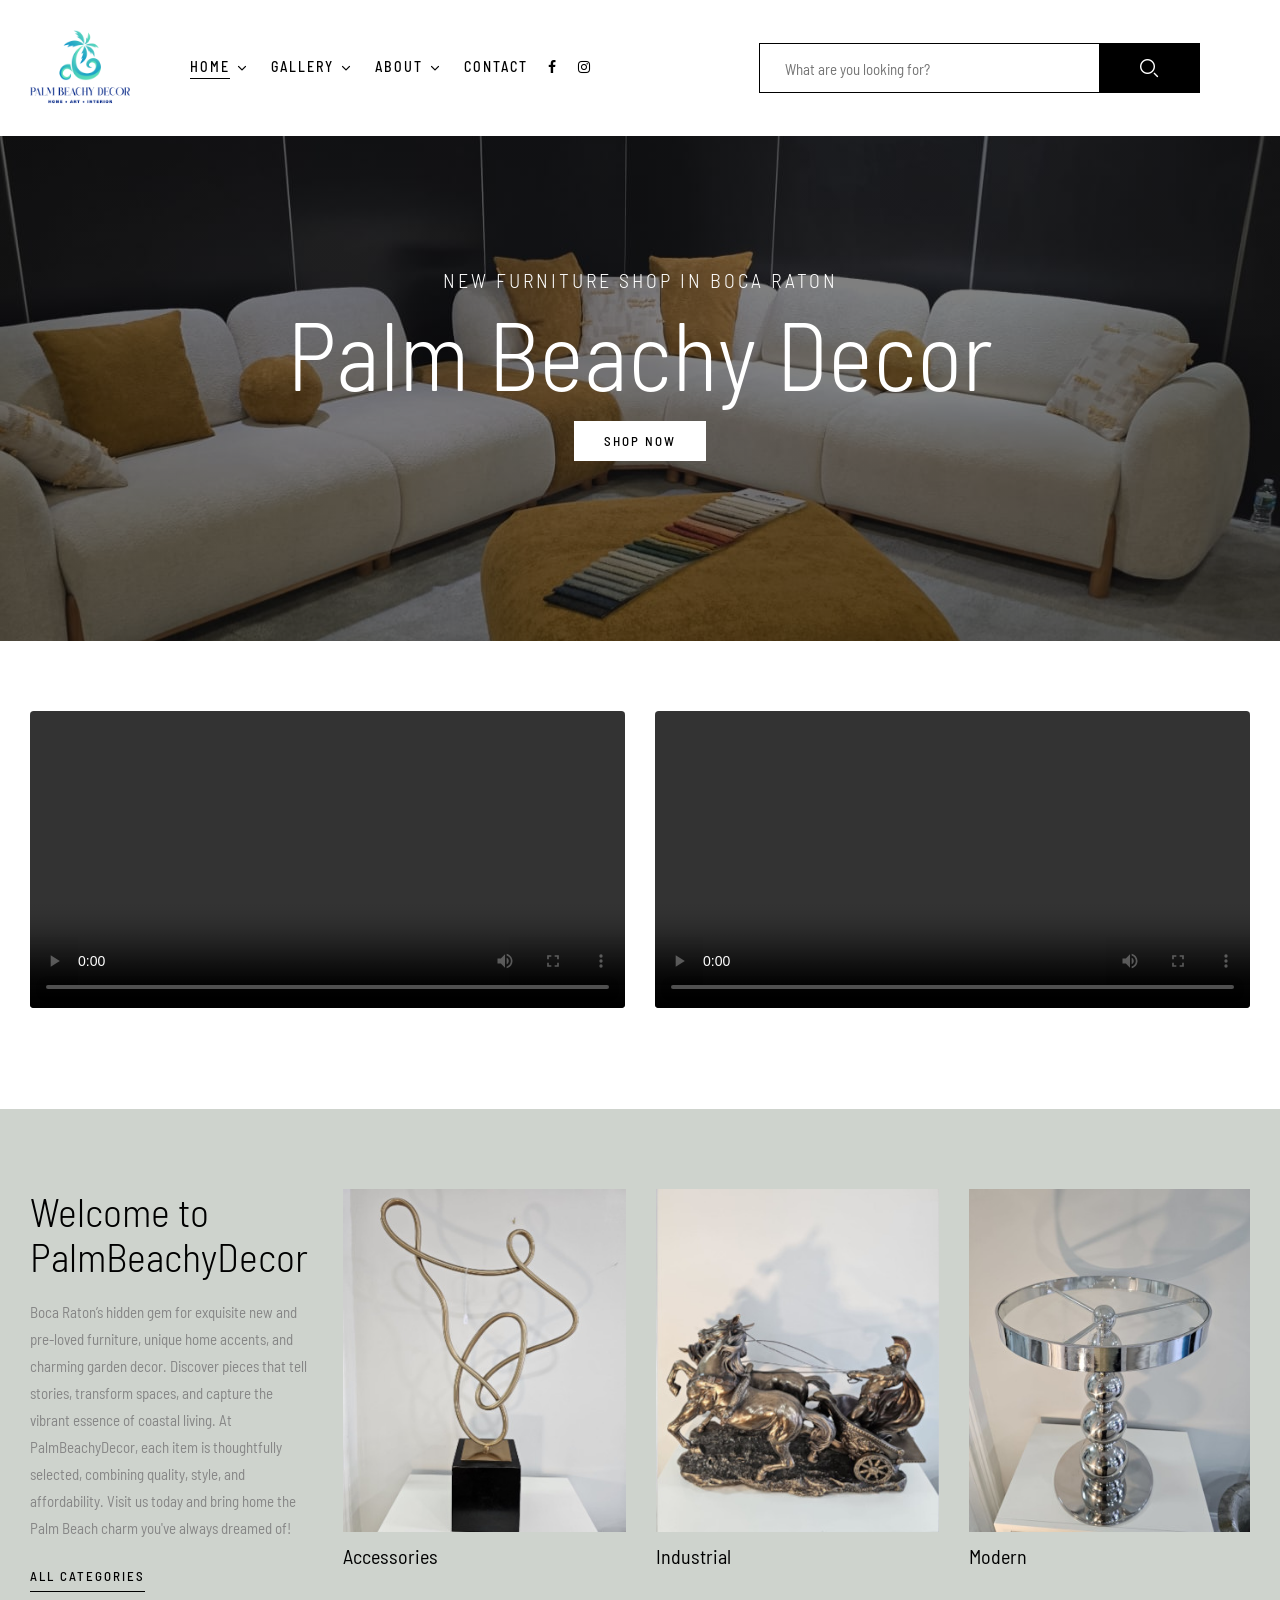
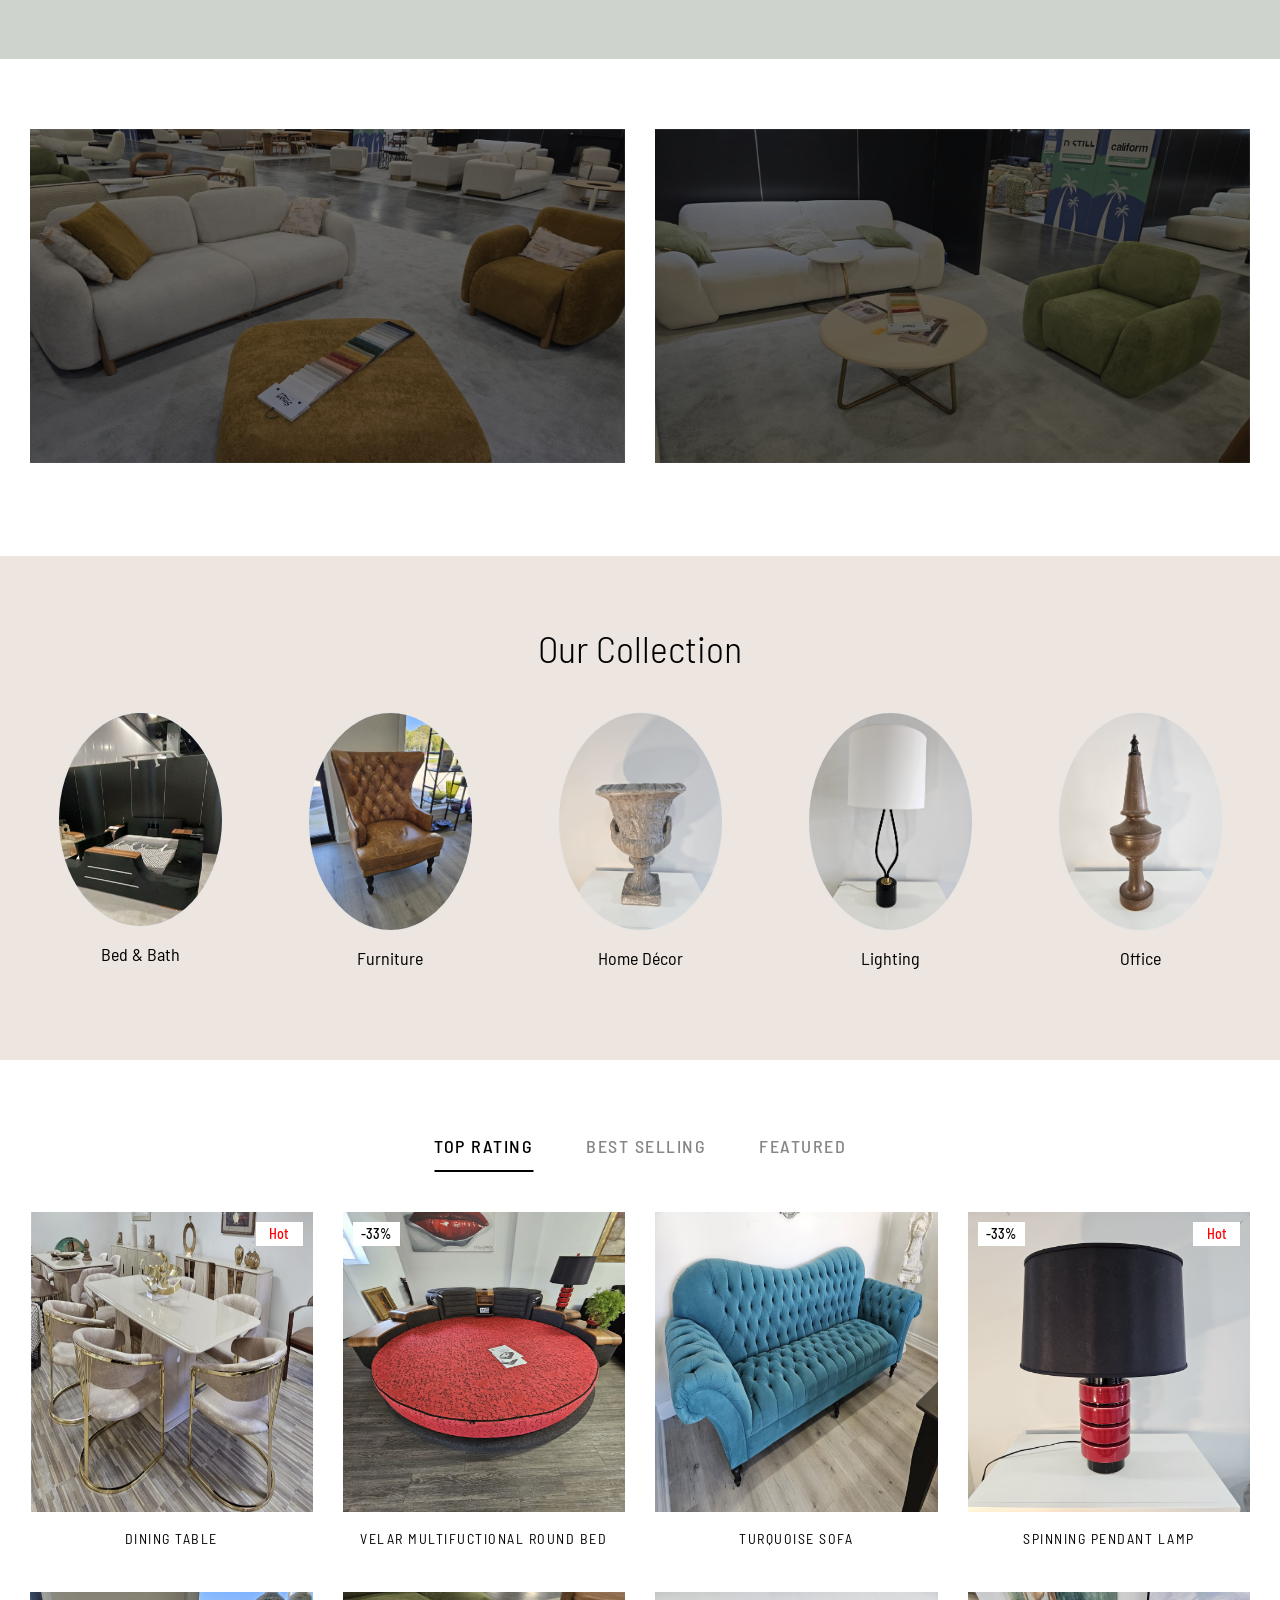
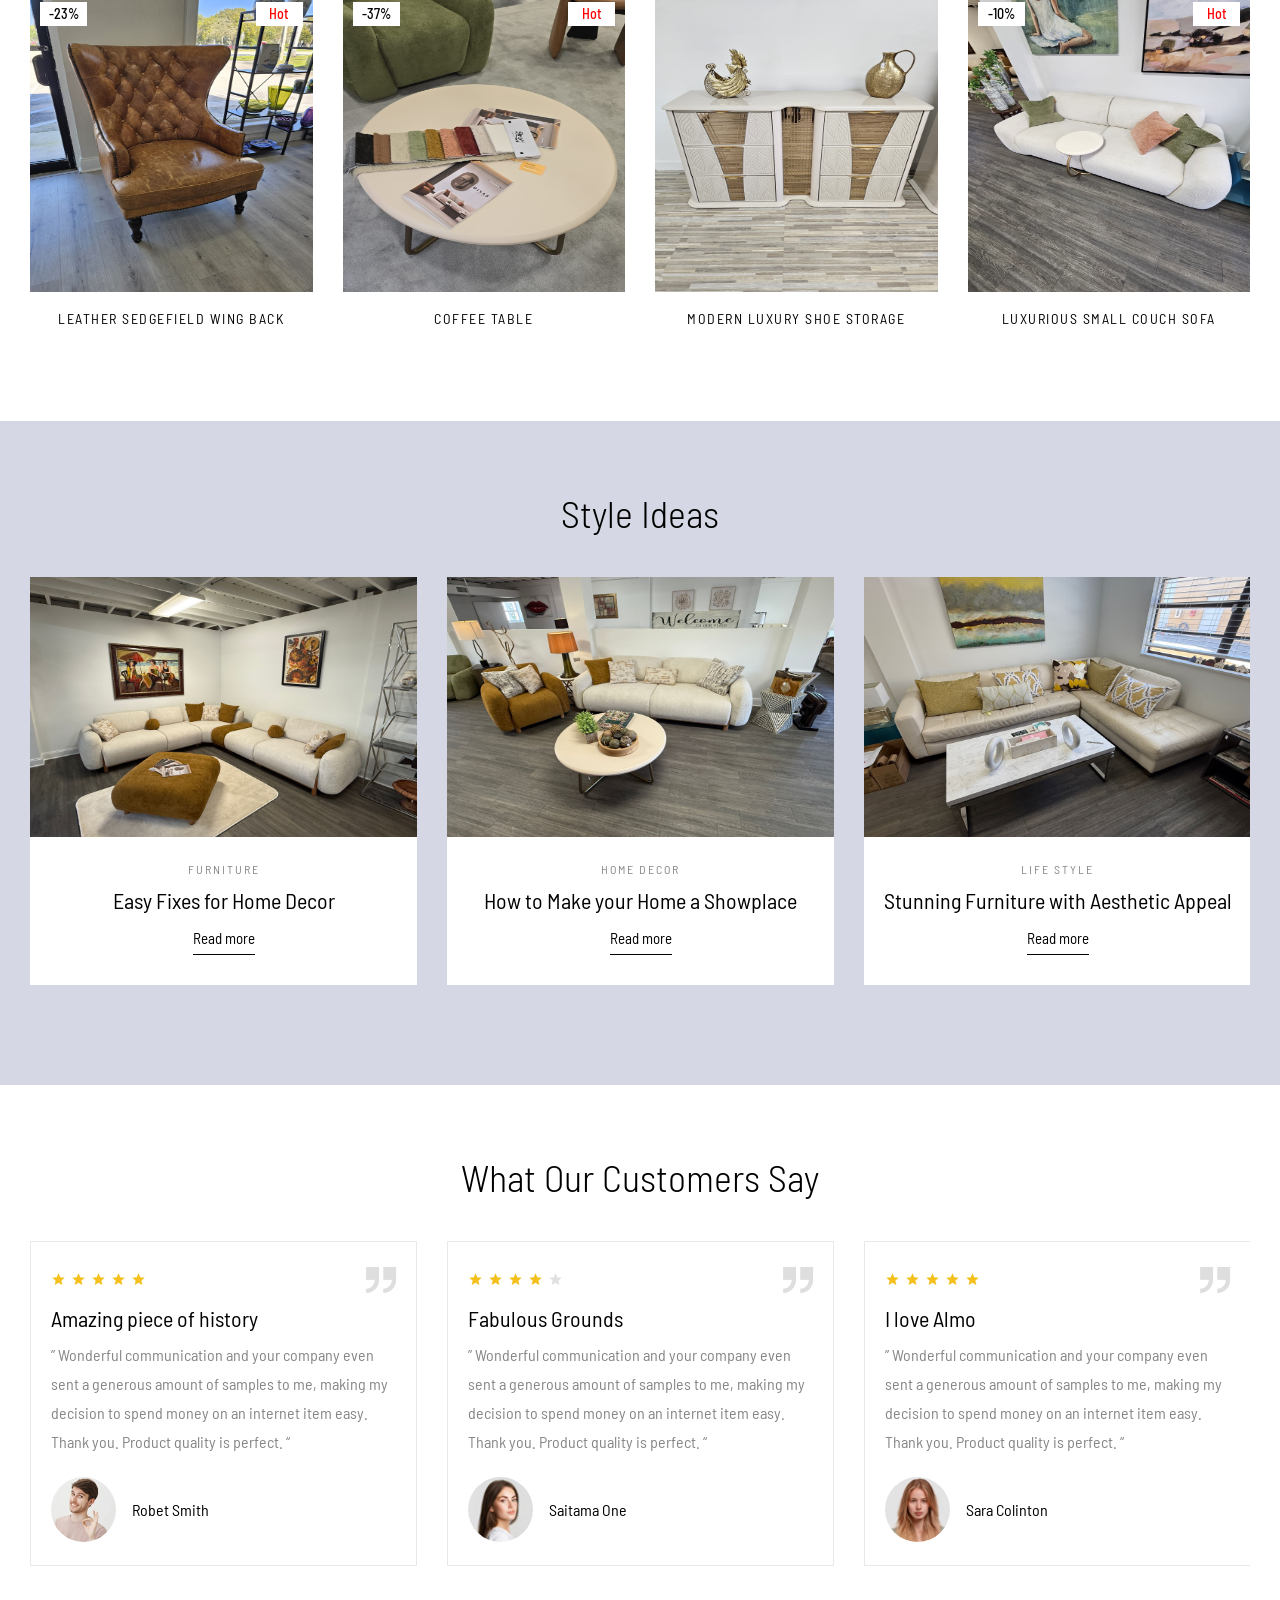
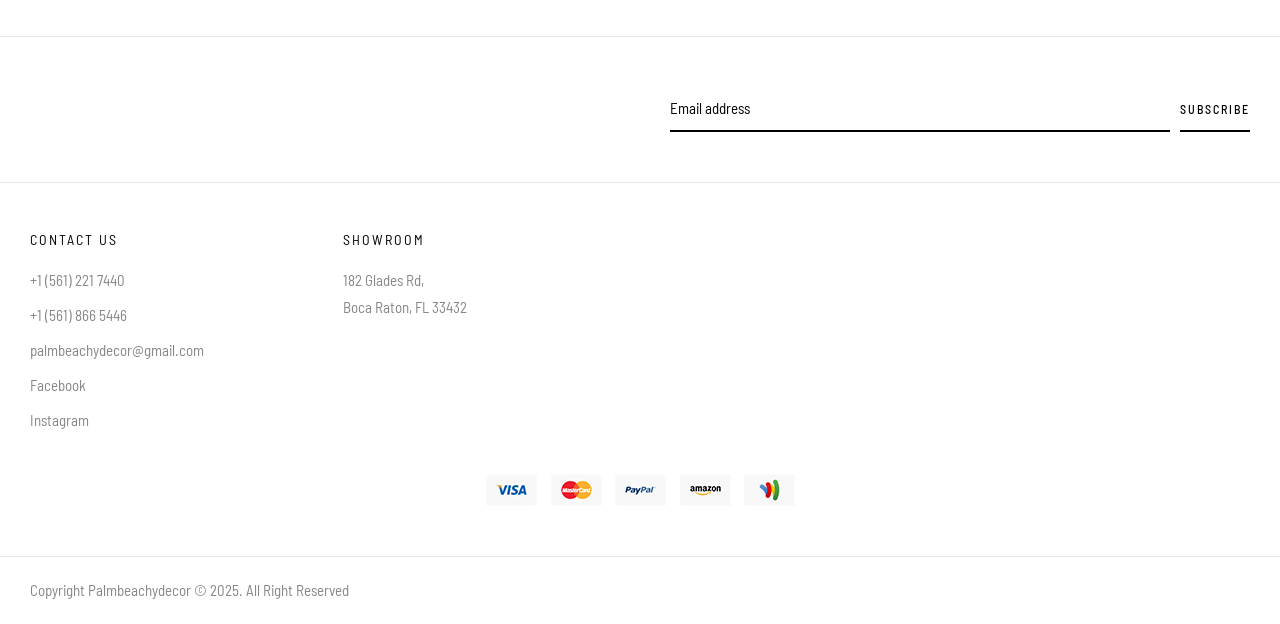
==== commit a40d40e6: "iklerrrr" ====
--- a/index.html
+++ b/index.html
@@ -429,15 +429,11 @@
 																<div class="banner-wrapper-infor">
 																	<div class="info">
 																		<div class="content">
-																			<a class="link-title" href="gallery.html">
-																				<h2 class="title-banner" style="color: #fff;">Seasonal Promotions</h2>
-																			</a>
+																
 																			<div class="banner-image-description">
-																				<p style="color: #fff;">
-																					Celebrate the beauty of every season with PalmBeachyDecor! Refresh your home and garden with our latest arrivals in new and gently used furniture, coastal-inspired decor, and charming outdoor pieces. Our special promotions and exclusive offers make it easy and enjoyable to transform your space affordably. Visit our Boca Raton shop and find the perfect treasures to welcome each season with style.
-																				</p>
-																			</div>
-																			<a class="button button-outline white" href="gallery.html">SHOP NOW</a>
+																			
+																			</div>
+																	
 																		</div>
 																	</div>
 																</div>
@@ -460,15 +456,11 @@
 																<div class="banner-wrapper-infor">
 																	<div class="info">
 																		<div class="content">
-																			<a class="link-title" href="gallery.html">
-																				<h2 class="title-banner" style="color: #fff;">Customer Invitation</h2>
-																			</a>
+																		
 																			<div class="banner-image-description">
-																				<p style="color: #fff;">
-																					Come experience PalmBeachyDecor—Boca Raton’s premier destination for furniture and decor enthusiasts. Whether you're decorating your first home, refreshing your favorite room, or sprucing up your garden, our diverse selection of new and previously loved items ensures you'll find exactly what you need. Friendly service, unique finds, and unbeatable charm await you. Discover the magic of PalmBeachyDecor today!
-																				</p>
-																			</div>
-																			<a class="button button-outline white" href="gallery.html">SHOP NOW</a>
+																				
+																			</div>
+																	
 																		</div>
 																	</div>
 																</div>
@@ -2173,6 +2165,20 @@
 													</li>
 												</ul>
 											</div>
+											
+										</div>
+									</div>
+
+									<div class="block block-menu">
+										<h2 class="block-title">Showroom</h2>
+										<div class="block-content">
+									
+
+											<a style="color: #868686;" href="https://maps.app.goo.gl/iEXhwWN976EwRzyJ9" target="_blank">
+												<p>182 Glades Rd,  <br>
+													Boca Raton, FL 33432</p>
+											</a>
+											
 										</div>
 									</div>
 								
